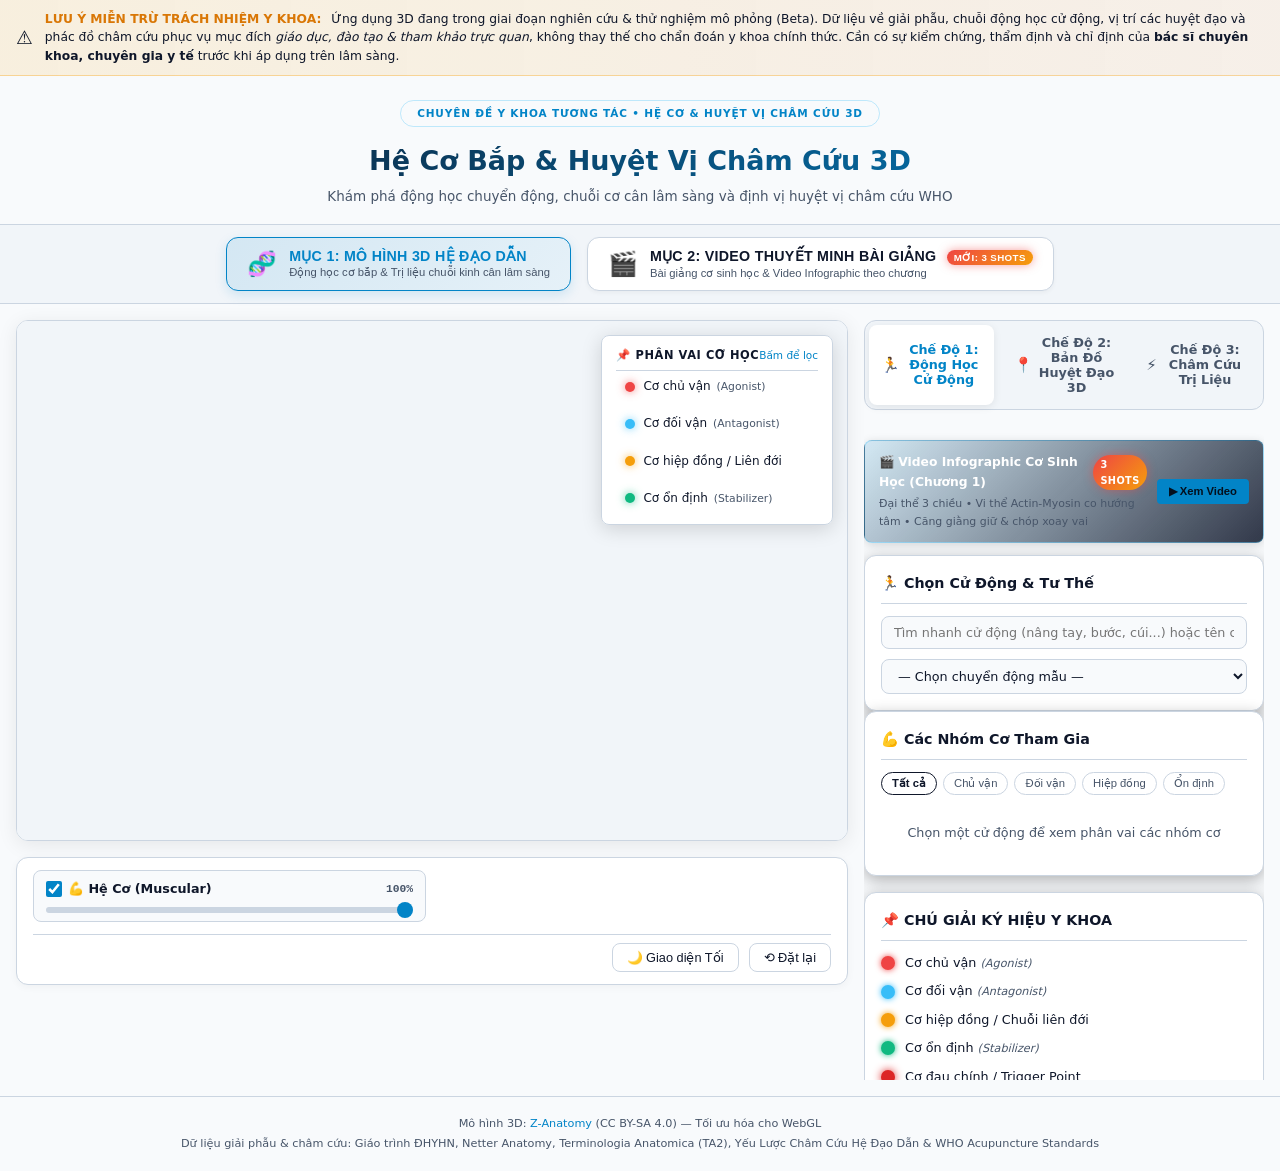
==== 03-Interactive-Web/muscle-movement-3d/index.html @ 57016a88 "feat(web3d): implement 3 distinct visualization modes, floating legend, 80-acupoint map and medical " ====
<!DOCTYPE html>
<html lang="vi">
<head>
  <meta charset="UTF-8">
  <meta name="viewport" content="width=device-width, initial-scale=1.0">
  <title>Hệ Cơ & Thần Kinh 3D — Châm Cứu & Động Học</title>
  <link rel="stylesheet" href="assets/css/theme.css?v=8.0">
  <link rel="icon" href="data:,">

  <!-- Three.js via ES Module importmap (Local Bundle 100% Offline & Tốc độ cao) -->
  <script type="importmap">
  {
    "imports": {
      "three": "./assets/libs/three/build/three.module.js",
      "three/addons/": "./assets/libs/three/examples/jsm/",
      "fflate": "./assets/libs/three/examples/jsm/libs/fflate.module.js"
    }
  }
  </script>
</head>
<body>
  <!-- ===================== MEDICAL DISCLAIMER BANNER ===================== -->
  <aside class="medical-disclaimer-banner" role="alert" aria-label="Cảnh báo y khoa">
    <div class="disclaimer-inner">
      <span class="disclaimer-icon">⚠️</span>
      <div class="disclaimer-text">
        <strong class="disclaimer-title">LƯU Ý MIỄN TRỪ TRÁCH NHIỆM Y KHOA:</strong>
        Ứng dụng 3D đang trong giai đoạn nghiên cứu & thử nghiệm mô phỏng (Beta). Dữ liệu về giải phẫu, chuỗi động học cử động, vị trí các huyệt đạo và phác đồ châm cứu phục vụ mục đích <em>giáo dục, đào tạo & tham khảo trực quan</em>, không thay thế cho chẩn đoán y khoa chính thức. Cần có sự kiểm chứng, thẩm định và chỉ định của <strong>bác sĩ chuyên khoa, chuyên gia y tế</strong> trước khi áp dụng trên lâm sàng.
      </div>
    </div>
  </aside>

  <!-- ===================== HEADER ===================== -->
  <header class="app-header">
    <div class="badge">CHUYÊN ĐỀ Y KHOA TƯƠNG TÁC • HỆ CƠ & HUYỆT VỊ CHÂM CỨU 3D</div>
    <h1>Hệ Cơ Bắp & Huyệt Vị Châm Cứu 3D</h1>
    <p class="subtitle">Khám phá động học chuyển động, chuỗi cơ cân lâm sàng và định vị huyệt vị châm cứu WHO</p>
  </header>

  <!-- ===================== TOP NAVIGATION MENU (MỤC 1 & MỤC 2) ===================== -->
  <nav class="top-nav-bar" id="top-nav-bar">
    <button class="nav-tab-btn active" id="nav-btn-3d" data-section="section-3d-model">
      <span class="nav-tab-icon">🧬</span>
      <div class="nav-tab-text">
        <span class="nav-tab-title">MỤC 1: MÔ HÌNH 3D HỆ ĐẠO DẪN</span>
        <span class="nav-tab-subtitle">Động học cơ bắp & Trị liệu chuỗi kinh cân lâm sàng</span>
      </div>
    </button>
    <button class="nav-tab-btn" id="nav-btn-video" data-section="section-video-lectures">
      <span class="nav-tab-icon">🎬</span>
      <div class="nav-tab-text">
        <span class="nav-tab-title">MỤC 2: VIDEO THUYẾT MINH BÀI GIẢNG <span class="nav-new-badge">Mới: 3 Shots</span></span>
        <span class="nav-tab-subtitle">Bài giảng cơ sinh học & Video Infographic theo chương</span>
      </div>
    </button>
  </nav>

  <!-- ===================== SECTION 1: MÔ HÌNH 3D HỆ ĐẠO DẪN ===================== -->
  <main class="app-layout" id="section-3d-model">

    <!-- LEFT: 3D Viewport -->
    <section class="viewport-column">
      <!-- 3D Canvas Container -->
      <div class="viewport-card">
        <div id="three-container" class="three-container">
          <!-- Three.js canvas will be injected here -->
          <div id="loading-overlay" class="loading-overlay">
            <div class="spinner"></div>
            <p>Đang tải mô hình hệ cơ 3D...</p>
          </div>
          <!-- Hover tooltip -->
          <div id="hover-tooltip" class="hover-tooltip" style="display:none;"></div>

          <!-- Floating Viewport Legend Card (Chế độ 1: Động Học Cử Động) -->
          <div id="viewport-legend-card" class="viewport-legend-card">
            <div class="viewport-legend-header">
              <span class="viewport-legend-title">📌 PHÂN VAI CƠ HỌC</span>
              <span class="viewport-legend-hint">Bấm để lọc</span>
            </div>
            <div class="viewport-legend-list">
              <div class="viewport-legend-item" data-role="agonist" title="Nhấp để lọc cơ chủ vận (nhấp lại để chọn tất cả)">
                <span class="viewport-legend-dot dot-agonist"></span>
                <span class="viewport-legend-name">Cơ chủ vận <em>(Agonist)</em></span>
              </div>
              <div class="viewport-legend-item" data-role="antagonist" title="Nhấp để lọc cơ đối vận (nhấp lại để chọn tất cả)">
                <span class="viewport-legend-dot dot-antagonist"></span>
                <span class="viewport-legend-name">Cơ đối vận <em>(Antagonist)</em></span>
              </div>
              <div class="viewport-legend-item" data-role="synergist" title="Nhấp để lọc cơ hiệp đồng (nhấp lại để chọn tất cả)">
                <span class="viewport-legend-dot dot-synergist"></span>
                <span class="viewport-legend-name">Cơ hiệp đồng / Liên đới</span>
              </div>
              <div class="viewport-legend-item" data-role="stabilizer" title="Nhấp để lọc cơ ổn định (nhấp lại để chọn tất cả)">
                <span class="viewport-legend-dot dot-stabilizer"></span>
                <span class="viewport-legend-name">Cơ ổn định <em>(Stabilizer)</em></span>
              </div>
            </div>
          </div>
        </div>
      </div>

      <!-- Control Bar -->
      <div class="control-bar">
        <div class="layers-control-grid">
          <!-- 1. Hệ Cơ -->
          <div class="layer-control-card" id="card-control-muscle">
            <div class="layer-header">
              <label class="toggle-label">
                <input type="checkbox" id="toggle-muscles" checked>
                <span class="layer-title">💪 Hệ Cơ (Muscular)</span>
              </label>
              <span id="val-muscle-opacity" class="slider-num">100%</span>
            </div>
            <div class="slider-wrapper">
              <input type="range" id="slider-muscle-opacity" min="5" max="100" value="100" class="slider" title="Điều chỉnh độ đậm/nhạt của Hệ Cơ (100% = Đục hoàn toàn)">
            </div>
          </div>

          <!-- 2. Hệ Thần Kinh -->
          <div class="layer-control-card" id="card-control-nervous">
            <div class="layer-header">
              <label class="toggle-label">
                <input type="checkbox" id="toggle-nervous">
                <span class="layer-title">🧠 Hệ Thần Kinh (Nervous)</span>
              </label>
              <span id="val-nervous-opacity" class="slider-num">90%</span>
            </div>
            <div class="slider-wrapper">
              <input type="range" id="slider-nervous-opacity" min="5" max="100" value="90" class="slider" title="Điều chỉnh độ mờ của Hệ Thần Kinh">
            </div>
          </div>
        </div>

        <div class="control-actions">
          <button id="btn-toggle-theme" class="btn btn-secondary" title="Chuyển chế độ Sáng / Tối">🌙 Giao diện Tối</button>
          <button id="btn-reset-view" class="btn btn-secondary" title="Đặt lại góc nhìn và thông số">⟲ Đặt lại</button>
        </div>
      </div>
    </section>

    <!-- RIGHT: Info Panels -->
    <aside class="info-column">

      <!-- MODE TABS (3 CHẾ ĐỘ) -->
      <div class="mode-tabs">
        <button id="tab-mode-kinematics" class="mode-tab active" data-mode="kinematics" title="Khảo sát cử động đại thể và phân vai cơ học (Ẩn hệ thần kinh)">
          <span class="tab-icon">🏃</span> Chế Độ 1: Động Học Cử Động
        </button>
        <button id="tab-mode-acupoints" class="mode-tab" data-mode="acupoints" title="Bản đồ 80 huyệt đạo toàn thân WHO kết hợp Hệ Cơ & Hệ Thần Kinh">
          <span class="tab-icon">📍</span> Chế Độ 2: Bản Đồ Huyệt Đạo 3D
        </button>
        <button id="tab-mode-therapy" class="mode-tab" data-mode="therapy" title="Phân tích hội chứng đau cơ, chuỗi cơ cân & châm cứu trị liệu">
          <span class="tab-icon">⚡</span> Chế Độ 3: Châm Cứu Trị Liệu
        </button>
      </div>

      <!-- ==================== CHẾ ĐỘ 1: ĐỘNG HỌC CỬ ĐỘNG ==================== -->
      <div id="mode-1-container">
        <!-- Quick Infographic Video Shortcut -->
        <div class="quick-infographic-card" id="btn-quick-infographic" title="Nhấn để mở ngay Video Infographic phân tích cơ sinh học Chương 1">
          <div class="quick-infographic-content">
            <div class="quick-infographic-title">🎬 Video Infographic Cơ Sinh Học (Chương 1) <span class="nav-new-badge">3 Shots</span></div>
            <div class="quick-infographic-desc">Đại thể 3 chiều • Vi thể Actin-Myosin co hướng tâm • Căng giằng giữ & chóp xoay vai</div>
          </div>
          <button class="quick-infographic-btn" type="button">▶ Xem Video</button>
        </div>

        <!-- Movement Selector Card -->
        <div class="card" id="movement-card">
          <h2 class="card-title">🏃 Chọn Cử Động & Tư Thế</h2>
          <div class="search-box">
            <input type="text" id="search-input" placeholder="Tìm nhanh cử động (nâng tay, bước, cúi...) hoặc tên cơ..." class="search-input">
          </div>
          <select id="movement-select" class="select-input">
            <option value="">— Chọn chuyển động mẫu —</option>
          </select>
          <!-- Movement description -->
          <div id="movement-info" class="movement-info" style="display:none;">
            <p id="movement-desc" class="movement-desc"></p>
            <div class="movement-meta">
              <span id="movement-plane" class="meta-tag"></span>
              <span id="movement-rom" class="meta-tag"></span>
            </div>
            <!-- Phase breakdown -->
            <div id="movement-phases" class="phases-container"></div>
          </div>
        </div>

        <!-- Active Muscles List -->
        <div class="card" id="muscles-card">
          <h2 class="card-title">💪 Các Nhóm Cơ Tham Gia</h2>
          <div class="role-filter">
            <button class="filter-btn active" data-role="all">Tất cả</button>
            <button class="filter-btn" data-role="agonist" style="--btn-color: var(--red);">Chủ vận</button>
            <button class="filter-btn" data-role="antagonist" style="--btn-color: var(--cyan);">Đối vận</button>
            <button class="filter-btn" data-role="synergist" style="--btn-color: var(--amber);">Hiệp đồng</button>
            <button class="filter-btn" data-role="stabilizer" style="--btn-color: var(--green);">Ổn định</button>
          </div>
          <ul id="muscle-list" class="muscle-list">
            <li class="muscle-placeholder">Chọn một cử động để xem phân vai các nhóm cơ</li>
          </ul>
        </div>
      </div>

      <!-- ==================== CHẾ ĐỘ 2: BẢN ĐỒ HUYỆT ĐẠO 3D ==================== -->
      <div id="mode-2-container" style="display:none;">
        <div class="card" id="acupoint-map-card">
          <div class="card-header-with-badge">
            <h2 class="card-title">📍 Bản Đồ 80 Huyệt Đạo Toàn Thân</h2>
            <span class="badge-mini" id="acupoint-total-badge">80 Huyệt</span>
          </div>
          <p class="card-desc-sub">Mô hình tích hợp Hệ Cơ + Hệ Thần Kinh + Vị trí các huyệt theo YHCT & chuẩn WHO</p>

          <!-- Search Input -->
          <div class="search-box">
            <input type="text" id="search-acupoint-input" placeholder="🔍 Tìm huyệt (Hợp Cốc, Túc Tam Lý, LI-4, đau đầu...)" class="search-input">
          </div>

          <!-- Region Filter Bar -->
          <div class="region-filter-bar" id="acupoint-region-filters">
            <button class="region-pill active" data-region="all">Tất cả (80)</button>
            <button class="region-pill" data-region="head_neck">Đầu - Mặt - Cổ (20)</button>
            <button class="region-pill" data-region="lower_limb">Chi Dưới (20)</button>
            <button class="region-pill" data-region="upper_limb">Chi Trên (13)</button>
            <button class="region-pill" data-region="chest_abdomen">Ngực - Bụng (6)</button>
            <button class="region-pill" data-region="back_lumbar">Lưng - Cùng (21)</button>
          </div>

          <!-- Status / Active Count -->
          <div class="acupoints-count-status">
            <span>Hiển thị trên 3D: <strong id="lbl-active-acupoint-count">80</strong> huyệt vị</span>
          </div>

          <!-- Interactive Acupoint List -->
          <div class="acupoints-scroll-list" id="acupoint-map-list">
            <!-- Populated dynamically by UIView.js -->
          </div>
        </div>

        <!-- Selected Acupoint Detail Card (Chế độ 2) -->
        <div class="card" id="map-acupoint-detail-card" style="display:none;">
          <div class="card-header">
            <div>
              <span class="detail-badge-code" id="map-detail-code">GB-21</span>
              <h2 class="card-title inline-title" id="map-detail-name">Kiên Tỉnh</h2>
              <span class="detail-han" id="map-detail-han">肩井</span>
            </div>
            <button id="btn-close-map-detail" class="btn-icon" title="Đóng">✕</button>
          </div>
          <p class="detail-meridian" id="map-detail-meridian">Kinh Túc Thiếu Dương Đởm</p>

          <div class="detail-grid">
            <div class="detail-row">
              <strong>📍 Định vị giải phẫu:</strong>
              <span id="map-detail-location"></span>
            </div>
            <div class="detail-row">
              <strong>📐 Độ sâu & Hướng kim:</strong>
              <span id="map-detail-depth"></span>
            </div>
            <div class="detail-row">
              <strong>⚡ Cảm giác Đắc Khí:</strong>
              <span id="map-detail-deqi"></span>
            </div>
            <div class="detail-row">
              <strong>🩺 Tác dụng & Chỉ định:</strong>
              <span id="map-detail-indications"></span>
            </div>
          </div>
          <div id="map-detail-safety" class="safety-alert"></div>
        </div>
      </div>

      <!-- ==================== CHẾ ĐỘ 3: CHÂM CỨU TRỊ LIỆU & CHUỖI KINH CÂN ==================== -->
      <div id="mode-3-container" style="display:none;">
        <div class="card" id="acupuncture-card">
          <h2 class="card-title">⚡ Chọn Vùng Đau & Hội Chứng Cân Cơ</h2>
          <select id="chain-select" class="select-input">
            <option value="">— Chọn bệnh lý cân cơ / điểm đau —</option>
          </select>

          <!-- Chain Information -->
          <div id="chain-info" class="chain-info-box" style="display:none;">
            <div class="chain-field">
              <div class="chain-field-title">🔗 Chuỗi Cơ Cân Giải Phẫu & Kinh Cân YHCT:</div>
              <p id="chain-myofascial" style="font-weight: 600; color: var(--text);"></p>
              <p id="chain-meridian" style="color: var(--muted); font-size: 0.8rem;"></p>
            </div>
            <div class="chain-field">
              <div class="chain-field-title">⚙️ Cơ Chế Cơ Sinh Học & Điểm Cân Kết:</div>
              <p id="chain-biomechanics" style="line-height: 1.5; color: var(--text);"></p>
            </div>
            <div class="chain-field">
              <div class="chain-field-title">🩺 Phác Đồ Thủ Pháp Đạo Dẫn:</div>
              <p id="chain-protocol" style="line-height: 1.5; color: var(--cyan); font-weight: 500;"></p>
            </div>
          </div>

          <!-- Acupoints Interactive List -->
          <div id="chain-acupoint-section" class="acupoint-section" style="display:none;">
            <h3 class="section-title">🔴 Các Huyệt Vị Đặc Trị (Nhấp để tiêu điểm trên 3D)</h3>
            <div id="chain-acupoints-list" class="acupoint-interactive-list"></div>
          </div>
        </div>

        <!-- Acupoint Detail Card (Chế độ 3) -->
        <div class="card" id="acupoint-detail-card" style="display:none;">
          <div class="card-header">
            <h2 class="card-title" id="acupoint-detail-title">—</h2>
          </div>
          <div class="detail-grid">
            <div class="detail-row">
              <strong>📍 Định vị giải phẫu:</strong>
              <span id="acupoint-detail-loc"></span>
            </div>
            <div class="detail-row">
              <strong>📐 Độ sâu & Hướng kim:</strong>
              <span id="acupoint-detail-depth"></span>
            </div>
            <div class="detail-row">
              <strong>⚡ Cảm giác Đắc Khí:</strong>
              <span id="acupoint-detail-deqi"></span>
            </div>
          </div>
          <div id="acupoint-detail-safety" class="safety-alert"></div>
        </div>
      </div>

      <!-- ==================== CHÚ GIẢI KÝ HIỆU (LEGEND) ==================== -->
      <div class="card" id="legend-card">
        <h2 class="card-title">📌 CHÚ GIẢI KÝ HIỆU Y KHOA</h2>
        <div class="legend-grid">
          <!-- Chế độ 1 -->
          <div class="legend-item">
            <span class="legend-dot" style="background: #ef4444; box-shadow: 0 0 6px #ef4444;"></span>
            <span>Cơ chủ vận <em>(Agonist)</em></span>
          </div>
          <div class="legend-item">
            <span class="legend-dot" style="background: #38bdf8; box-shadow: 0 0 6px #38bdf8;"></span>
            <span>Cơ đối vận <em>(Antagonist)</em></span>
          </div>
          <div class="legend-item">
            <span class="legend-dot" style="background: #f59e0b; box-shadow: 0 0 6px #f59e0b;"></span>
            <span>Cơ hiệp đồng / Chuỗi liên đới</span>
          </div>
          <div class="legend-item">
            <span class="legend-dot" style="background: #10b981; box-shadow: 0 0 6px #10b981;"></span>
            <span>Cơ ổn định <em>(Stabilizer)</em></span>
          </div>
          <!-- Chế độ 2 & Lớp chung -->
          <div class="legend-item">
            <span class="legend-dot" style="background: #dc2626; box-shadow: 0 0 8px #dc2626;"></span>
            <span>Cơ đau chính / Trigger Point</span>
          </div>
          <div class="legend-item">
            <span class="legend-dot" style="background: #ec4899; box-shadow: 0 0 8px #ec4899;"></span>
            <span>Hệ thần kinh <em>(Hồng y khoa)</em></span>
          </div>
          <div class="legend-item">
            <span class="legend-dot" style="background: #facc15; box-shadow: 0 0 8px #facc15;"></span>
            <span>Điểm huyệt 3D (Vàng phát sáng)</span>
          </div>
          <div class="legend-item">
            <span class="legend-dot" style="background: #94a3b8; border: 1px solid #cbd5e1;"></span>
            <span>Cơ không hoạt động <em>(Xám Đục)</em></span>
          </div>
        </div>
      </div>

      <!-- Muscle Detail Panel (shown when clicking a muscle) -->
      <div class="card" id="muscle-detail-card" style="display:none;">
        <div class="card-header">
          <h2 class="card-title" id="detail-muscle-name">—</h2>
          <button id="btn-close-detail" class="btn-icon" title="Đóng">✕</button>
        </div>
        <p id="detail-muscle-latin" class="detail-latin"></p>
        <div class="detail-grid">
          <div class="detail-row">
            <strong>📍 Nguyên ủy:</strong>
            <span id="detail-origin"></span>
          </div>
          <div class="detail-row">
            <strong>📍 Bám tận:</strong>
            <span id="detail-insertion"></span>
          </div>
          <div class="detail-row">
            <strong>⚡ Tác dụng:</strong>
            <span id="detail-action"></span>
          </div>
          <div class="detail-row">
            <strong>🔌 Thần kinh:</strong>
            <span id="detail-innervation"></span>
          </div>
          <div class="detail-row">
            <strong>🩸 Mạch máu:</strong>
            <span id="detail-blood"></span>
          </div>
        </div>
        <!-- Related Acupoints -->
        <div class="acupoint-section">
          <h3 class="section-title">🔴 Huyệt Vị Liên Quan (WHO)</h3>
          <ul id="detail-acupoints" class="acupoint-list"></ul>
        </div>
      </div>

    </aside>
  </main>

  <!-- ===================== SECTION 2: VIDEO THUYẾT MINH BÀI GIẢNG ===================== -->
  <main class="video-lectures-layout" id="section-video-lectures" style="display: none;">
    <!-- LEFT: Video Player Column -->
    <section class="video-player-column">
      <div class="video-player-card">
        <!-- Active Chapter Title Header -->
        <div class="video-header-bar">
          <div class="video-chapter-badge" id="video-active-badge">CHƯƠNG 01 • BÀI GIẢNG CƠ SINH HỌC & ĐẠO DẪN</div>
          <h2 class="video-active-title" id="video-active-title">Chuỗi Động Học & Tương Tác Cơ Chủ Vận — Đối Vận</h2>
          <div class="video-active-meta">
            <span>⏱️ Tổng thời lượng: <strong id="video-active-duration">04:30</strong></span>
            <span>🎓 Giảng viên: <strong>Hệ Thống Yếu Lược Châm Cứu Hệ Đạo Dẫn</strong></span>
            <span>📍 Tình trạng: <span class="badge-status-tag" id="video-active-status">Đã có 3 Video Shots Infographic</span></span>
          </div>
        </div>

        <!-- Video Shots Selection Bar (Xuất hiện khi bài giảng có nhiều shots) -->
        <div class="video-shots-bar" id="video-shots-bar" style="display: none;">
          <div class="video-shots-bar-header">
            <span class="video-shots-bar-tag">🎬 PHÂN ĐOẠN VIDEO INFOGRAPHIC (4K/HD)</span>
            <span class="video-shot-active-label" id="video-shot-active-label">Đang phát: Shot 01 (01:10)</span>
          </div>
          <div class="video-shots-buttons-row" id="video-shots-buttons-row">
            <!-- Dynamic shot buttons injected by UIView.js -->
          </div>
        </div>

        <!-- 16:9 Video Canvas / Player Area -->
        <div class="video-screen-container" id="video-screen-container">
          <!-- Video Element (Trình phát HTML5 chính thức) -->
          <video id="html5-video-player" class="native-video-player" playsinline controls preload="metadata" style="display: none; width: 100%; height: 100%; border-radius: var(--radius); background: #000;"></video>

          <!-- Interactive Video Placeholder Graphic (Hiển thị khi bài giảng chưa có video) -->
          <div class="video-placeholder-screen" id="video-placeholder-screen">
            <div class="video-medical-grid-overlay"></div>
            <div class="video-placeholder-content">
              <div class="video-play-btn-large" id="btn-play-placeholder" title="Nhấn để mô phỏng phát bài giảng hoặc duyệt kịch bản phân cảnh">
                <svg viewBox="0 0 24 24" width="38" height="38" fill="currentColor">
                  <path d="M8 5v14l11-7z"/>
                </svg>
              </div>
              <div class="video-placeholder-tag">KHUNG PHÁT VIDEO CHUYÊN ĐỀ Y KHOA • 4K UHD</div>
              <h3 class="video-placeholder-heading" id="placeholder-heading">Chuỗi Động Học & Tương Tác Cơ Chủ Vận — Đối Vận</h3>
              <p class="video-placeholder-sub" id="placeholder-sub">Mô hình diễn họa 3D Unreal Engine 5 kết hợp Google Flow & Veo • Thuyết minh 100% Tiếng Việt</p>
              <div class="video-badges-row">
                <span class="vbadge">🎙️ Voice-over Y Khoa Chuẩn</span>
                <span class="vbadge">📐 Hệ Micro-Shots (a, b, c)</span>
                <span class="vbadge">🔬 Vi thể Actin - Myosin 3D</span>
              </div>
            </div>

            <!-- Video Player Controls Preview Bar -->
            <div class="video-controls-bar">
              <button class="ctrl-btn" id="ctrl-play-pause" title="Phát/Tạm dừng">▶</button>
              <div class="ctrl-timeline-wrapper">
                <div class="ctrl-timeline-bar">
                  <div class="ctrl-timeline-progress" id="ctrl-timeline-progress" style="width: 32%;"></div>
                </div>
              </div>
              <span class="ctrl-time-text" id="ctrl-time-display">04:15 / 12:45</span>
              <div class="ctrl-speed-selector">
                <span class="speed-btn active">1.0x</span>
              </div>
              <button class="ctrl-btn" title="Âm lượng">🔊</button>
              <button class="ctrl-btn" title="Toàn màn hình">⛶</button>
            </div>
          </div>
        </div>

        <!-- Video Player Sub-toolbar (Shot navigation & Auto-next) -->
        <div class="video-player-toolbar" id="video-player-toolbar" style="display: none;">
          <div class="vtoolbar-left">
            <button class="vtool-btn" id="btn-prev-shot" title="Chuyển về Shot trước">⏮ Shot Trước</button>
            <button class="vtool-btn" id="btn-next-shot" title="Chuyển sang Shot kế tiếp">Shot Sau ⏭</button>
            <label class="vtool-checkbox-label">
              <input type="checkbox" id="chk-auto-next" checked>
              <span>Tự động phát Shot kế tiếp</span>
            </label>
          </div>
          <div class="vtoolbar-right">
            <span class="vtoolbar-shot-info" id="vtoolbar-shot-info">Shot 1 / 3</span>
          </div>
        </div>

        <!-- Video Lecture Tabs: Summary, Micro-Shots, Transcript -->
        <div class="video-tabs-card">
          <div class="video-tab-nav">
            <button class="vtab-btn active" data-vtab="tab-vsummary">📝 Tóm Tắt Bài Giảng</button>
            <button class="vtab-btn" data-vtab="tab-vshots">⏱️ Phân Đoạn Micro-Shots</button>
            <button class="vtab-btn" data-vtab="tab-vtranscript">📜 Kịch Bản Thuyết Minh</button>
          </div>

          <!-- Content Tab 1: Summary -->
          <div class="vtab-content active" id="tab-vsummary">
            <div class="vtab-text-block">
              <h4 class="vtab-subheading">💡 Nội dung cốt lõi:</h4>
              <p id="vtab-summary-text" class="vtab-body-text"></p>
              <div class="vtab-callout-box">
                <strong>📌 Chỉ định lâm sàng & Ứng dụng:</strong>
                <p id="vtab-clinical-note">Hiểu rõ cơ chế co cơ giúp tối ưu hóa góc châm, độ sâu và kỹ thuật đắc khí nhằm hóa giải vòng xoắn co cứng cơ mạn tính.</p>
              </div>
            </div>
          </div>

          <!-- Content Tab 2: Micro-Shots -->
          <div class="vtab-content" id="tab-vshots" style="display: none;">
            <div class="vtab-shots-list" id="vtab-shots-list">
              <!-- Rendered dynamically from lectures.json -->
            </div>
          </div>

          <!-- Content Tab 3: Transcript -->
          <div class="vtab-content" id="tab-vtranscript" style="display: none;">
            <div class="vtab-transcript-container">
              <div class="vtab-transcript-header">
                <span>🎙️ Giọng đọc thuyết minh: Nam y khoa • Điềm tĩnh • Tốc độ chuẩn sư phạm</span>
              </div>
              <blockquote id="vtab-transcript-text" class="vtab-transcript-quote"></blockquote>
            </div>
          </div>
        </div>
      </div>
    </section>

    <!-- RIGHT: Chapter Playlist Sidebar Column -->
    <aside class="video-playlist-column">
      <div class="playlist-card">
        <div class="playlist-header">
          <div class="playlist-title-row">
            <span class="playlist-icon">📚</span>
            <h3>DANH MỤC BÀI GIẢNG THEO CHƯƠNG</h3>
          </div>
          <p class="playlist-desc">Chọn bài giảng để mở video thuyết minh và kịch bản phân đoạn tương ứng</p>
          <div class="playlist-search-box">
            <input type="text" id="playlist-search-input" placeholder="🔍 Tìm kiếm chương hoặc chủ đề..." class="playlist-search-input">
          </div>
        </div>

        <div class="playlist-items-list" id="playlist-items-list">
          <!-- Dynamically populated from lectures.json -->
        </div>

        <!-- Video Integration Helper Notice -->
        <div class="playlist-footer-notice">
          <span class="notice-icon">💡</span>
          <p>Hệ thống hỗ trợ nạp video MP4, WebM trực tiếp hoặc liên kết bài giảng chất lượng cao. Các file video tương ứng theo chương có thể đặt trực tiếp tại thư mục <code>assets/videos/</code>.</p>
        </div>
      </div>
    </aside>
  </main>

  <!-- Footer -->
  <footer class="app-footer">
    <p>Mô hình 3D: <a href="https://z-anatomy.com" target="_blank">Z-Anatomy</a> (CC BY-SA 4.0) — Tối ưu hóa cho WebGL</p>
    <p>Dữ liệu giải phẫu & châm cứu: Giáo trình ĐHYHN, Netter Anatomy, Terminologia Anatomica (TA2), Yếu Lược Châm Cứu Hệ Đạo Dẫn & WHO Acupuncture Standards</p>
  </footer>

  <!-- App Entry Point (v8.0 cache bust) -->
  <script type="module" src="app.js?v=8.0"></script>
</body>
</html>
---- 03-Interactive-Web/muscle-movement-3d/assets/css/theme.css ----
/* ================================================================
   THEME.CSS — Design System cho Ứng Dụng 3D Cơ Xương Khớp
   Kế thừa từ Dark Slate Studio y khoa (AGENTS.md)
   ================================================================ */

/* === CSS Custom Properties — Mặc định Chế độ Sáng (Light Mode Y Khoa) === */
:root {
  --bg: #f8fafc;
  --bg-deep: #f1f5f9;
  --card: #ffffff;
  --card-hover: #f8fafc;
  --border: #cbd5e1;
  --text: #0f172a;
  --muted: #475569;
  --cyan: #0284c7;
  --amber: #d97706;
  --red: #dc2626;
  --green: #16a34a;
  --purple: #7c3aed;

  /* Semantic colors for muscle roles */
  --role-agonist: var(--red);
  --role-antagonist: var(--cyan);
  --role-synergist: var(--amber);
  --role-stabilizer: var(--green);

  /* Typography */
  --font-main: 'Segoe UI', system-ui, -apple-system, sans-serif;
  --font-mono: 'Cascadia Code', 'Fira Code', monospace;

  /* Spacing */
  --gap: 16px;
  --radius: 12px;
  --radius-sm: 8px;
}

/* === Chế độ Tối (Dark Slate Studio Y Khoa) === */
body.dark-theme {
  --bg: #0f172a;
  --bg-deep: #090d16;
  --card: #1e293b;
  --card-hover: #253349;
  --border: #334155;
  --text: #f8fafc;
  --muted: #94a3b8;
  --cyan: #38bdf8;
  --amber: #f59e0b;
  --red: #ef4444;
  --green: #10b981;
  --purple: #a78bfa;
}

/* === Global Reset === */
*, *::before, *::after {
  box-sizing: border-box;
  margin: 0;
  padding: 0;
}

html {
  font-size: 15px;
  scroll-behavior: smooth;
}

body {
  font-family: var(--font-main);
  background: var(--bg);
  color: var(--text);
  min-height: 100vh;
  line-height: 1.6;
}

a {
  color: var(--cyan);
  text-decoration: none;
}
a:hover {
  text-decoration: underline;
}

/* === HEADER === */
.app-header {
  text-align: center;
  padding: 24px var(--gap) 16px;
  border-bottom: 1px solid var(--border);
}

.badge {
  display: inline-block;
  font-size: 0.7rem;
  font-weight: 600;
  letter-spacing: 0.08em;
  text-transform: uppercase;
  color: var(--cyan);
  border: 1px solid rgba(56, 189, 248, 0.3);
  border-radius: 9999px;
  padding: 4px 16px;
  margin-bottom: 12px;
}

.app-header h1 {
  font-size: 1.8rem;
  font-weight: 700;
  background: linear-gradient(135deg, var(--text), var(--cyan));
  -webkit-background-clip: text;
  -webkit-text-fill-color: transparent;
  background-clip: text;
}

.subtitle {
  color: var(--muted);
  font-size: 0.9rem;
  margin-top: 4px;
}

/* === MAIN LAYOUT — 2 Column Grid === */
.app-layout {
  display: grid;
  grid-template-columns: 1fr 400px;
  gap: var(--gap);
  padding: var(--gap);
  max-width: 1600px;
  margin: 0 auto;
  min-height: calc(100vh - 200px);
}

.viewport-column {
  display: flex;
  flex-direction: column;
  gap: var(--gap);
}

.info-column {
  display: flex;
  flex-direction: column;
  gap: var(--gap);
  max-height: calc(100vh - 140px);
  overflow-y: auto;
  scrollbar-width: thin;
  scrollbar-color: var(--border) transparent;
}

/* === VIEWPORT CARD === */
.viewport-card {
  border-radius: var(--radius);
  border: 1px solid var(--border);
  overflow: hidden;
  box-shadow: 0 4px 20px rgba(0,0,0,0.08);
}
body.dark-theme .viewport-card {
  box-shadow: 0 10px 30px rgba(0,0,0,0.5);
}

.three-container {
  position: relative;
  width: 100%;
  aspect-ratio: 16 / 10;
  background: var(--bg-deep);
  cursor: grab;
}
.three-container:active {
  cursor: grabbing;
}

.three-container canvas {
  display: block;
  width: 100% !important;
  height: 100% !important;
}

/* Loading Overlay */
.loading-overlay {
  position: absolute;
  inset: 0;
  display: flex;
  flex-direction: column;
  align-items: center;
  justify-content: center;
  background: rgba(241, 245, 249, 0.92);
  z-index: 10;
}
body.dark-theme .loading-overlay {
  background: rgba(9, 13, 22, 0.9);
}

.spinner {
  width: 48px;
  height: 48px;
  border: 4px solid var(--border);
  border-top-color: var(--cyan);
  border-radius: 50%;
  animation: spin 1s linear infinite;
}

@keyframes spin {
  to { transform: rotate(360deg); }
}

.loading-overlay p {
  margin-top: 12px;
  color: var(--muted);
  font-size: 0.9rem;
}

/* Hover Tooltip */
.hover-tooltip {
  position: absolute;
  pointer-events: none;
  background: var(--card);
  border: 1px solid var(--cyan);
  border-radius: var(--radius-sm);
  padding: 6px 12px;
  font-size: 0.8rem;
  color: var(--text);
  white-space: nowrap;
  z-index: 20;
  box-shadow: 0 4px 12px rgba(0,0,0,0.12);
  transform: translate(-50%, -120%);
}
body.dark-theme .hover-tooltip {
  box-shadow: 0 4px 12px rgba(0,0,0,0.5);
}

/* === CONTROL BAR === */
.control-bar {
  display: flex;
  flex-direction: column;
  gap: 12px;
  padding: 12px 16px;
  background: var(--card);
  border-radius: var(--radius);
  border: 1px solid var(--border);
  box-shadow: 0 2px 8px rgba(0,0,0,0.04);
}
body.dark-theme .control-bar {
  box-shadow: 0 4px 16px rgba(0,0,0,0.3);
}

.layers-control-grid {
  display: grid;
  grid-template-columns: repeat(4, 1fr);
  gap: 12px;
  width: 100%;
}

@media (max-width: 900px) {
  .layers-control-grid {
    grid-template-columns: repeat(2, 1fr);
  }
}

@media (max-width: 500px) {
  .layers-control-grid {
    grid-template-columns: 1fr;
  }
}

.layer-control-card {
  display: flex;
  flex-direction: column;
  gap: 8px;
  padding: 8px 12px;
  border-radius: var(--radius-sm);
  background: var(--bg);
  border: 1px solid var(--border);
  transition: all 0.2s ease;
}
.layer-control-card:hover {
  border-color: var(--cyan);
}

.layer-header {
  display: flex;
  justify-content: space-between;
  align-items: center;
}

.toggle-label {
  display: flex;
  align-items: center;
  gap: 6px;
  font-size: 0.85rem;
  font-weight: 600;
  cursor: pointer;
  user-select: none;
}

.toggle-label input[type="checkbox"] {
  accent-color: var(--cyan);
  width: 16px;
  height: 16px;
  cursor: pointer;
}

.layer-title {
  color: var(--text);
  font-size: 0.85rem;
}

.slider-wrapper {
  display: flex;
  align-items: center;
  width: 100%;
}

.slider-wrapper .slider {
  width: 100%;
}

.slider-num {
  font-size: 0.75rem;
  font-family: var(--font-mono);
  color: var(--muted);
  font-weight: 600;
}

.control-actions {
  display: flex;
  justify-content: flex-end;
  align-items: center;
  gap: 10px;
  padding-top: 8px;
  border-top: 1px solid var(--border);
}

.slider-label {
  font-size: 0.8rem;
  color: var(--muted);
  white-space: nowrap;
}

.slider {
  -webkit-appearance: none;
  appearance: none;
  width: 120px;
  height: 6px;
  background: var(--border);
  border-radius: 3px;
  outline: none;
}
.slider::-webkit-slider-thumb {
  -webkit-appearance: none;
  width: 16px;
  height: 16px;
  border-radius: 50%;
  background: var(--cyan);
  cursor: pointer;
}

#opacity-value {
  font-size: 0.8rem;
  color: var(--muted);
  min-width: 30px;
}

/* === BUTTONS === */
.btn {
  padding: 6px 14px;
  border-radius: var(--radius-sm);
  border: 1px solid var(--border);
  background: var(--card);
  color: var(--text);
  font-size: 0.85rem;
  cursor: pointer;
  transition: all 0.2s;
}
.btn:hover {
  background: var(--card-hover);
  border-color: var(--cyan);
}

.btn-icon {
  background: none;
  border: none;
  color: var(--muted);
  font-size: 1.1rem;
  cursor: pointer;
  padding: 4px;
  border-radius: 4px;
}
.btn-icon:hover {
  color: var(--text);
  background: rgba(255,255,255,0.05);
}

/* === CARD SYSTEM === */
.card {
  background: var(--card);
  border-radius: var(--radius);
  border: 1px solid var(--border);
  padding: 16px;
  box-shadow: 0 4px 16px rgba(0,0,0,0.3);
}

.card-title {
  font-size: 0.95rem;
  font-weight: 600;
  margin-bottom: 12px;
  padding-bottom: 8px;
  border-bottom: 1px solid var(--border);
}

.card-header {
  display: flex;
  justify-content: space-between;
  align-items: center;
}
.card-header .card-title {
  margin-bottom: 0;
  padding-bottom: 0;
  border-bottom: none;
}

/* === SEARCH & SELECT === */
.search-box {
  margin-bottom: 10px;
}

.search-input,
.select-input {
  width: 100%;
  padding: 8px 12px;
  border-radius: var(--radius-sm);
  border: 1px solid var(--border);
  background: var(--bg);
  color: var(--text);
  font-size: 0.85rem;
  font-family: var(--font-main);
  outline: none;
  transition: border-color 0.2s;
}
.search-input:focus,
.select-input:focus {
  border-color: var(--cyan);
}

.select-input {
  cursor: pointer;
}
.select-input option {
  background: var(--card);
  color: var(--text);
}

/* === MOVEMENT INFO === */
.movement-info {
  margin-top: 12px;
  padding-top: 12px;
  border-top: 1px solid var(--border);
}

.movement-desc {
  font-size: 0.85rem;
  color: var(--muted);
  margin-bottom: 8px;
}

.movement-meta {
  display: flex;
  gap: 8px;
  flex-wrap: wrap;
  margin-bottom: 8px;
}

.meta-tag {
  display: inline-block;
  font-size: 0.7rem;
  padding: 2px 8px;
  border-radius: 9999px;
  background: rgba(56, 189, 248, 0.1);
  color: var(--cyan);
  border: 1px solid rgba(56, 189, 248, 0.2);
}

.phases-container {
  margin-top: 8px;
}

.phase-item {
  display: flex;
  align-items: flex-start;
  gap: 8px;
  padding: 6px 0;
  font-size: 0.8rem;
  border-bottom: 1px solid rgba(51, 65, 85, 0.5);
}
.phase-item:last-child {
  border-bottom: none;
}

.phase-range {
  font-family: var(--font-mono);
  font-size: 0.75rem;
  color: var(--amber);
  min-width: 60px;
  white-space: nowrap;
}

.phase-desc {
  color: var(--muted);
}

/* === LEGEND === */
.legend-grid {
  display: flex;
  flex-direction: column;
  gap: 8px;
}

.legend-item {
  display: flex;
  align-items: center;
  gap: 10px;
  font-size: 0.85rem;
}

.legend-dot {
  width: 14px;
  height: 14px;
  border-radius: 50%;
  flex-shrink: 0;
}

.legend-item em {
  color: var(--muted);
  font-size: 0.75rem;
}

/* === ROLE FILTER BUTTONS === */
.role-filter {
  display: flex;
  gap: 6px;
  flex-wrap: wrap;
  margin-bottom: 12px;
}

.filter-btn {
  padding: 4px 10px;
  border-radius: 9999px;
  border: 1px solid var(--border);
  background: transparent;
  color: var(--muted);
  font-size: 0.75rem;
  cursor: pointer;
  transition: all 0.2s;
}
.filter-btn:hover {
  border-color: var(--btn-color, var(--text));
  color: var(--btn-color, var(--text));
}
.filter-btn.active {
  background: rgba(255, 255, 255, 0.08);
  border-color: var(--btn-color, var(--text));
  color: var(--btn-color, var(--text));
  font-weight: 600;
}

/* === MUSCLE LIST === */
.muscle-list {
  list-style: none;
  max-height: 300px;
  overflow-y: auto;
  scrollbar-width: thin;
  scrollbar-color: var(--border) transparent;
}

.muscle-placeholder {
  color: var(--muted);
  font-size: 0.85rem;
  text-align: center;
  padding: 16px;
}

.muscle-item {
  display: flex;
  align-items: center;
  gap: 10px;
  padding: 8px 10px;
  border-radius: var(--radius-sm);
  cursor: pointer;
  transition: background 0.15s;
  border-left: 3px solid transparent;
}
.muscle-item:hover {
  background: rgba(255, 255, 255, 0.04);
}
.muscle-item.selected {
  background: rgba(255, 255, 255, 0.06);
}

.muscle-item[data-role="agonist"] { border-left-color: var(--red); }
.muscle-item[data-role="antagonist"] { border-left-color: var(--cyan); }
.muscle-item[data-role="synergist"] { border-left-color: var(--amber); }
.muscle-item[data-role="stabilizer"] { border-left-color: var(--green); }

.muscle-color-dot {
  width: 10px;
  height: 10px;
  border-radius: 50%;
  flex-shrink: 0;
}

.muscle-name {
  font-size: 0.85rem;
  font-weight: 500;
}

.muscle-role-tag {
  font-size: 0.65rem;
  padding: 1px 6px;
  border-radius: 9999px;
  margin-left: auto;
  white-space: nowrap;
}
.muscle-role-tag[data-role="agonist"] {
  background: rgba(239, 68, 68, 0.15);
  color: var(--red);
}
.muscle-role-tag[data-role="antagonist"] {
  background: rgba(56, 189, 248, 0.15);
  color: var(--cyan);
}
.muscle-role-tag[data-role="synergist"] {
  background: rgba(245, 158, 11, 0.15);
  color: var(--amber);
}
.muscle-role-tag[data-role="stabilizer"] {
  background: rgba(16, 185, 129, 0.15);
  color: var(--green);
}

/* === MUSCLE DETAIL PANEL === */
.detail-latin {
  font-style: italic;
  color: var(--muted);
  font-size: 0.85rem;
  margin: 4px 0 12px;
}

.detail-grid {
  display: flex;
  flex-direction: column;
  gap: 8px;
}

.detail-row {
  font-size: 0.85rem;
  line-height: 1.5;
}
.detail-row strong {
  display: block;
  color: var(--cyan);
  font-size: 0.75rem;
  margin-bottom: 2px;
}

/* === ACUPOINT SECTION === */
.acupoint-section {
  margin-top: 12px;
  padding-top: 12px;
  border-top: 1px solid var(--border);
}

.section-title {
  font-size: 0.85rem;
  font-weight: 600;
  margin-bottom: 8px;
}

.acupoint-list {
  list-style: none;
}

.acupoint-item {
  display: flex;
  align-items: flex-start;
  gap: 8px;
  padding: 6px 0;
  border-bottom: 1px solid rgba(51, 65, 85, 0.3);
  font-size: 0.8rem;
}
.acupoint-item:last-child {
  border-bottom: none;
}

.acupoint-code {
  font-family: var(--font-mono);
  font-size: 0.75rem;
  font-weight: 700;
  color: var(--red);
  background: rgba(239, 68, 68, 0.1);
  padding: 2px 6px;
  border-radius: 4px;
  white-space: nowrap;
}

.acupoint-name {
  font-weight: 600;
  color: var(--text);
}

.acupoint-location {
  color: var(--muted);
  font-size: 0.75rem;
}

/* === FOOTER === */
.app-footer {
  text-align: center;
  padding: 16px var(--gap);
  border-top: 1px solid var(--border);
  font-size: 0.75rem;
  color: var(--muted);
}
.app-footer p {
  margin: 2px 0;
}

/* === MODE TABS SWITCHER === */
.mode-tabs {
  display: flex;
  gap: 8px;
  margin-bottom: 14px;
  background: var(--bg-deep);
  padding: 4px;
  border-radius: var(--radius);
  border: 1px solid var(--border);
}

.mode-tab {
  flex: 1;
  display: flex;
  align-items: center;
  justify-content: center;
  gap: 6px;
  padding: 10px 12px;
  border: none;
  background: transparent;
  color: var(--muted);
  font-family: var(--font-main);
  font-size: 0.85rem;
  font-weight: 600;
  border-radius: var(--radius-sm);
  cursor: pointer;
  transition: all 0.2s ease;
}

.mode-tab:hover {
  color: var(--text);
  background: rgba(2, 132, 199, 0.08);
}

.mode-tab.active {
  background: var(--card);
  color: var(--cyan);
  box-shadow: 0 2px 8px rgba(0, 0, 0, 0.08);
}

body.dark-theme .mode-tab.active {
  background: #334155;
  color: #38bdf8;
}

.tab-icon {
  font-size: 1rem;
}

/* === MODE 2 ACUPUNCTURE & CHAIN STYLES === */
.chain-info-box {
  margin-top: 12px;
  padding: 12px;
  background: var(--bg-deep);
  border-radius: var(--radius-sm);
  border-left: 3px solid var(--amber);
  font-size: 0.85rem;
}

.chain-field {
  margin-bottom: 8px;
}
.chain-field:last-child {
  margin-bottom: 0;
}
.chain-field-title {
  font-size: 0.75rem;
  font-weight: 700;
  color: var(--amber);
  text-transform: uppercase;
  letter-spacing: 0.04em;
  margin-bottom: 2px;
}

.safety-alert {
  margin-top: 10px;
  padding: 10px 12px;
  background: rgba(220, 38, 38, 0.08);
  border: 1px solid rgba(220, 38, 38, 0.25);
  border-radius: var(--radius-sm);
  color: var(--red);
  font-size: 0.8rem;
  line-height: 1.45;
}

.acupoint-interactive-list {
  display: flex;
  flex-direction: column;
  gap: 8px;
  margin-top: 10px;
}

.acupoint-card-btn {
  display: flex;
  flex-direction: column;
  gap: 4px;
  padding: 10px 12px;
  background: var(--bg-deep);
  border: 1px solid var(--border);
  border-radius: var(--radius-sm);
  text-align: left;
  cursor: pointer;
  transition: all 0.2s ease;
  font-family: var(--font-main);
}

.acupoint-card-btn:hover, .acupoint-card-btn.active {
  border-color: var(--red);
  background: rgba(220, 38, 38, 0.05);
  transform: translateY(-1px);
}

.acupoint-card-header {
  display: flex;
  justify-content: space-between;
  align-items: center;
}

.acupoint-badge {
  font-weight: 700;
  font-family: var(--font-mono);
  color: white;
  background: var(--red);
  padding: 2px 6px;
  border-radius: 4px;
  font-size: 0.75rem;
}

.acupoint-meta-inline {
  font-size: 0.75rem;
  color: var(--muted);
}

/* Tối ưu grid điều khiển 2 hệ (Hệ Cơ và Hệ Thần Kinh) */
.layers-control-grid {
  grid-template-columns: repeat(2, 1fr) !important;
}

/* === RESPONSIVE === */
@media (max-width: 1024px) {
  .app-layout {
    grid-template-columns: 1fr;
  }
  .info-column {
    max-height: none;
  }
}

@media (max-width: 600px) {
  html { font-size: 13px; }
  .app-header h1 { font-size: 1.4rem; }
  .control-bar { flex-direction: column; align-items: flex-start; }
  .three-container { aspect-ratio: 4 / 3; }
  .layers-control-grid { grid-template-columns: 1fr !important; }
}

/* ================================================================
   TOP NAVIGATION BAR (MỤC 1 & MỤC 2)
   ================================================================ */
.top-nav-bar {
  display: flex;
  justify-content: center;
  gap: 16px;
  padding: 12px 24px;
  background: var(--bg-deep);
  border-bottom: 1px solid var(--border);
  position: sticky;
  top: 0;
  z-index: 100;
  backdrop-filter: blur(12px);
}

.nav-tab-btn {
  display: flex;
  align-items: center;
  gap: 12px;
  padding: 10px 20px;
  border-radius: var(--radius);
  border: 1px solid var(--border);
  background: var(--card);
  color: var(--text);
  cursor: pointer;
  transition: all 0.25s cubic-bezier(0.4, 0, 0.2, 1);
  text-align: left;
  box-shadow: 0 2px 4px rgba(0, 0, 0, 0.04);
}

.nav-tab-btn:hover {
  background: var(--card-hover);
  border-color: var(--cyan);
  transform: translateY(-1px);
}

.nav-tab-btn.active {
  background: linear-gradient(135deg, rgba(2, 132, 199, 0.12) 0%, rgba(14, 165, 233, 0.05) 100%);
  border-color: var(--cyan);
  box-shadow: 0 4px 12px rgba(2, 132, 199, 0.15);
}

body.dark-theme .nav-tab-btn.active {
  background: linear-gradient(135deg, rgba(56, 189, 248, 0.18) 0%, rgba(14, 165, 233, 0.08) 100%);
  border-color: var(--cyan);
  box-shadow: 0 4px 12px rgba(56, 189, 248, 0.2);
}

.nav-tab-icon {
  font-size: 1.6rem;
  display: flex;
  align-items: center;
  justify-content: center;
}

.nav-tab-text {
  display: flex;
  flex-direction: column;
}

.nav-tab-title {
  font-size: 0.95rem;
  font-weight: 700;
  letter-spacing: 0.02em;
  color: var(--text);
}

.nav-tab-btn.active .nav-tab-title {
  color: var(--cyan);
}

.nav-tab-subtitle {
  font-size: 0.75rem;
  color: var(--muted);
  margin-top: 2px;
}

/* ================================================================
   SECTION 2: VIDEO LECTURES LAYOUT & PLAYER
   ================================================================ */
.video-lectures-layout {
  display: grid;
  grid-template-columns: minmax(0, 1.8fr) minmax(360px, 1fr);
  gap: var(--gap);
  padding: var(--gap);
  max-width: 1700px;
  margin: 0 auto;
  min-height: calc(100vh - 180px);
}

.video-player-column {
  display: flex;
  flex-direction: column;
  gap: var(--gap);
}

.video-player-card {
  background: var(--card);
  border: 1px solid var(--border);
  border-radius: var(--radius);
  overflow: hidden;
  box-shadow: 0 4px 16px rgba(0, 0, 0, 0.06);
  display: flex;
  flex-direction: column;
}

.video-header-bar {
  padding: 16px 20px;
  background: var(--bg-deep);
  border-bottom: 1px solid var(--border);
  display: flex;
  flex-direction: column;
  gap: 6px;
}

.video-chapter-badge {
  font-size: 0.75rem;
  font-weight: 700;
  text-transform: uppercase;
  letter-spacing: 0.06em;
  color: var(--cyan);
}

.video-active-title {
  font-size: 1.35rem;
  font-weight: 700;
  color: var(--text);
  line-height: 1.3;
}

.video-active-meta {
  display: flex;
  flex-wrap: wrap;
  align-items: center;
  gap: 16px;
  font-size: 0.8rem;
  color: var(--muted);
}

.badge-status-tag {
  background: rgba(16, 185, 129, 0.15);
  color: var(--green);
  border: 1px solid rgba(16, 185, 129, 0.3);
  padding: 2px 8px;
  border-radius: 999px;
  font-weight: 600;
  font-size: 0.72rem;
}

/* 16:9 Video Container */
.video-screen-container {
  width: 100%;
  aspect-ratio: 16 / 9;
  background: #090d16;
  position: relative;
  overflow: hidden;
}

.video-placeholder-screen {
  position: absolute;
  inset: 0;
  display: flex;
  flex-direction: column;
  justify-content: space-between;
  padding: 24px;
  background: radial-gradient(circle at center, #1e293b 0%, #090d16 100%);
  color: #f8fafc;
}

.video-medical-grid-overlay {
  position: absolute;
  inset: 0;
  background-image: 
    linear-gradient(rgba(56, 189, 248, 0.04) 1px, transparent 1px),
    linear-gradient(90deg, rgba(56, 189, 248, 0.04) 1px, transparent 1px);
  background-size: 32px 32px;
  pointer-events: none;
}

.video-placeholder-content {
  position: relative;
  z-index: 2;
  margin: auto;
  text-align: center;
  max-width: 680px;
  display: flex;
  flex-direction: column;
  align-items: center;
}

.video-play-btn-large {
  width: 72px;
  height: 72px;
  border-radius: 50%;
  background: rgba(2, 132, 199, 0.85);
  color: white;
  display: flex;
  align-items: center;
  justify-content: center;
  cursor: pointer;
  margin-bottom: 16px;
  transition: all 0.3s cubic-bezier(0.4, 0, 0.2, 1);
  box-shadow: 0 0 24px rgba(2, 132, 199, 0.5);
}

.video-play-btn-large:hover {
  transform: scale(1.1);
  background: var(--cyan);
  box-shadow: 0 0 36px rgba(56, 189, 248, 0.8);
}

.video-placeholder-tag {
  font-size: 0.72rem;
  letter-spacing: 0.08em;
  font-weight: 700;
  color: #38bdf8;
  margin-bottom: 8px;
}

.video-placeholder-heading {
  font-size: 1.4rem;
  font-weight: 700;
  margin-bottom: 8px;
  color: #ffffff;
}

.video-placeholder-sub {
  font-size: 0.85rem;
  color: #94a3b8;
  margin-bottom: 14px;
}

.video-badges-row {
  display: flex;
  flex-wrap: wrap;
  gap: 8px;
  justify-content: center;
}

.vbadge {
  background: rgba(255, 255, 255, 0.08);
  border: 1px solid rgba(255, 255, 255, 0.12);
  padding: 4px 10px;
  border-radius: 6px;
  font-size: 0.75rem;
  color: #e2e8f0;
}

/* Video Player Control Bar Preview */
.video-controls-bar {
  position: relative;
  z-index: 2;
  display: flex;
  align-items: center;
  gap: 12px;
  background: rgba(15, 23, 42, 0.85);
  backdrop-filter: blur(8px);
  padding: 8px 16px;
  border-radius: 8px;
  border: 1px solid rgba(255, 255, 255, 0.1);
}

.ctrl-btn {
  background: none;
  border: none;
  color: #e2e8f0;
  cursor: pointer;
  font-size: 1rem;
  padding: 4px;
  border-radius: 4px;
  transition: color 0.15s;
}

.ctrl-btn:hover {
  color: var(--cyan);
}

.ctrl-timeline-wrapper {
  flex: 1;
  padding: 8px 0;
  cursor: pointer;
}

.ctrl-timeline-bar {
  height: 4px;
  background: rgba(255, 255, 255, 0.2);
  border-radius: 2px;
  position: relative;
  overflow: hidden;
}

.ctrl-timeline-progress {
  height: 100%;
  background: var(--cyan);
  border-radius: 2px;
}

.ctrl-time-text {
  font-size: 0.75rem;
  font-family: var(--font-mono);
  color: #94a3b8;
}

.ctrl-speed-selector .speed-btn {
  font-size: 0.7rem;
  padding: 2px 6px;
  background: rgba(255, 255, 255, 0.1);
  border-radius: 4px;
  color: #cbd5e1;
  font-weight: 600;
}

/* Video Tabs Card */
.video-tabs-card {
  padding: 20px;
  display: flex;
  flex-direction: column;
  gap: 16px;
}

.video-tab-nav {
  display: flex;
  gap: 8px;
  border-bottom: 1px solid var(--border);
  padding-bottom: 12px;
}

.vtab-btn {
  padding: 8px 16px;
  border: 1px solid transparent;
  border-radius: var(--radius-sm);
  background: none;
  color: var(--muted);
  font-weight: 600;
  font-size: 0.85rem;
  cursor: pointer;
  transition: all 0.2s;
}

.vtab-btn:hover {
  color: var(--text);
  background: var(--bg-deep);
}

.vtab-btn.active {
  color: var(--cyan);
  background: rgba(2, 132, 199, 0.1);
  border-color: rgba(2, 132, 199, 0.25);
}

body.dark-theme .vtab-btn.active {
  color: var(--cyan);
  background: rgba(56, 189, 248, 0.12);
  border-color: rgba(56, 189, 248, 0.3);
}

.vtab-content {
  animation: fadeIn 0.25s ease-out;
}

.vtab-subheading {
  font-size: 0.95rem;
  font-weight: 700;
  color: var(--text);
  margin-bottom: 8px;
}

.vtab-body-text {
  font-size: 0.88rem;
  line-height: 1.6;
  color: var(--text);
  margin-bottom: 14px;
}

.vtab-callout-box {
  background: var(--bg-deep);
  border-left: 3px solid var(--cyan);
  padding: 12px 16px;
  border-radius: 0 var(--radius-sm) var(--radius-sm) 0;
  font-size: 0.82rem;
  color: var(--muted);
  line-height: 1.5;
}

/* Micro-Shots List */
.vtab-shots-list {
  display: flex;
  flex-direction: column;
  gap: 10px;
}

.vshot-item {
  display: flex;
  gap: 14px;
  padding: 12px 14px;
  background: var(--bg-deep);
  border: 1px solid var(--border);
  border-radius: var(--radius-sm);
  transition: border-color 0.2s;
}

.vshot-item:hover {
  border-color: var(--cyan);
}

.vshot-time-badge {
  font-family: var(--font-mono);
  font-size: 0.75rem;
  font-weight: 700;
  color: var(--cyan);
  background: rgba(2, 132, 199, 0.1);
  padding: 4px 8px;
  border-radius: 4px;
  height: fit-content;
  white-space: nowrap;
}

.vshot-details {
  display: flex;
  flex-direction: column;
  gap: 4px;
}

.vshot-name {
  font-size: 0.85rem;
  font-weight: 700;
  color: var(--text);
}

.vshot-desc {
  font-size: 0.8rem;
  color: var(--muted);
  line-height: 1.45;
}

/* Transcript Box */
.vtab-transcript-container {
  display: flex;
  flex-direction: column;
  gap: 10px;
}

.vtab-transcript-header {
  font-size: 0.78rem;
  color: var(--muted);
  font-style: italic;
}

.vtab-transcript-quote {
  font-size: 0.88rem;
  line-height: 1.7;
  color: var(--text);
  padding: 14px 18px;
  background: var(--bg-deep);
  border-left: 3px solid var(--amber);
  border-radius: 0 var(--radius-sm) var(--radius-sm) 0;
}

/* RIGHT: Chapter Playlist Column */
.video-playlist-column {
  display: flex;
  flex-direction: column;
}

.playlist-card {
  background: var(--card);
  border: 1px solid var(--border);
  border-radius: var(--radius);
  padding: 18px;
  box-shadow: 0 4px 16px rgba(0, 0, 0, 0.06);
  display: flex;
  flex-direction: column;
  gap: 14px;
  position: sticky;
  top: 90px;
  max-height: calc(100vh - 120px);
  overflow-y: auto;
}

.playlist-header {
  display: flex;
  flex-direction: column;
  gap: 6px;
  border-bottom: 1px solid var(--border);
  padding-bottom: 12px;
}

.playlist-title-row {
  display: flex;
  align-items: center;
  gap: 8px;
}

.playlist-title-row h3 {
  font-size: 0.95rem;
  font-weight: 700;
  color: var(--text);
}

.playlist-desc {
  font-size: 0.78rem;
  color: var(--muted);
  line-height: 1.4;
}

.playlist-search-box {
  margin-top: 6px;
}

.playlist-search-input {
  width: 100%;
  padding: 8px 12px;
  border-radius: var(--radius-sm);
  border: 1px solid var(--border);
  background: var(--bg-deep);
  color: var(--text);
  font-size: 0.82rem;
  outline: none;
  transition: border-color 0.2s;
}

.playlist-search-input:focus {
  border-color: var(--cyan);
}

.playlist-items-list {
  display: flex;
  flex-direction: column;
  gap: 10px;
}

.playlist-item-card {
  display: flex;
  flex-direction: column;
  gap: 6px;
  padding: 12px;
  border: 1px solid var(--border);
  border-radius: var(--radius-sm);
  background: var(--bg-deep);
  cursor: pointer;
  transition: all 0.2s;
}

.playlist-item-card:hover {
  border-color: var(--cyan);
  background: var(--card-hover);
  transform: translateX(2px);
}

.playlist-item-card.active {
  border-color: var(--cyan);
  background: rgba(2, 132, 199, 0.08);
  box-shadow: inset 3px 0 0 var(--cyan);
}

body.dark-theme .playlist-item-card.active {
  background: rgba(56, 189, 248, 0.12);
}

.playlist-item-top {
  display: flex;
  justify-content: space-between;
  align-items: center;
}

.playlist-item-chapter {
  font-size: 0.72rem;
  font-weight: 700;
  text-transform: uppercase;
  color: var(--cyan);
}

.playlist-item-duration {
  font-size: 0.72rem;
  font-family: var(--font-mono);
  color: var(--muted);
}

.playlist-item-title {
  font-size: 0.88rem;
  font-weight: 600;
  color: var(--text);
  line-height: 1.35;
}

.playlist-item-badge {
  font-size: 0.7rem;
  color: var(--muted);
}

.playlist-footer-notice {
  display: flex;
  gap: 10px;
  padding: 10px 12px;
  background: var(--bg-deep);
  border: 1px dashed var(--border);
  border-radius: var(--radius-sm);
  font-size: 0.75rem;
  color: var(--muted);
  line-height: 1.45;
}

@media (max-width: 1024px) {
  .video-lectures-layout {
    grid-template-columns: 1fr;
  }
  .playlist-card {
    position: static;
    max-height: none;
  }
}

/* ============================================================
   VIDEO SHOTS SELECTOR & PLAYER TOOLBAR ENHANCEMENTS
   ============================================================ */
.nav-new-badge {
  display: inline-block;
  font-size: 0.65rem;
  font-weight: 700;
  text-transform: uppercase;
  background: linear-gradient(135deg, #ef4444, #f59e0b);
  color: #fff;
  padding: 2px 7px;
  border-radius: 999px;
  margin-left: 6px;
  letter-spacing: 0.04em;
  box-shadow: 0 0 10px rgba(239, 68, 68, 0.5);
  animation: pulseBadge 2s infinite ease-in-out;
}

@keyframes pulseBadge {
  0%, 100% { transform: scale(1); opacity: 1; }
  50% { transform: scale(1.05); opacity: 0.9; }
}

.native-video-player {
  width: 100%;
  height: 100%;
  object-fit: contain;
  background: #000;
  border-radius: var(--radius);
  outline: none;
}

/* Video Shots Selection Bar */
.video-shots-bar {
  padding: 12px 20px;
  background: rgba(15, 23, 42, 0.95);
  border-bottom: 1px solid var(--border);
  display: flex;
  flex-direction: column;
  gap: 10px;
}

.video-shots-bar-header {
  display: flex;
  justify-content: space-between;
  align-items: center;
  flex-wrap: wrap;
  gap: 8px;
}

.video-shots-bar-tag {
  font-size: 0.72rem;
  font-weight: 700;
  color: var(--cyan);
  letter-spacing: 0.06em;
  text-transform: uppercase;
}

.video-shot-active-label {
  font-size: 0.82rem;
  font-weight: 600;
  color: var(--text);
}

.video-shots-buttons-row {
  display: flex;
  gap: 10px;
  flex-wrap: wrap;
}

.video-shot-btn {
  display: flex;
  align-items: center;
  gap: 8px;
  padding: 8px 14px;
  border-radius: var(--radius-sm);
  background: var(--bg-deep);
  border: 1px solid var(--border);
  color: var(--muted);
  font-size: 0.8rem;
  font-weight: 600;
  cursor: pointer;
  transition: all 0.2s cubic-bezier(0.4, 0, 0.2, 1);
}

.video-shot-btn:hover {
  background: rgba(56, 189, 248, 0.08);
  border-color: var(--cyan);
  color: var(--text);
  transform: translateY(-1px);
}

.video-shot-btn.active {
  background: rgba(2, 132, 199, 0.2);
  border-color: var(--cyan);
  color: #fff;
  box-shadow: 0 0 14px rgba(2, 132, 199, 0.35);
}

.video-shot-btn .vshot-btn-time {
  font-family: var(--font-mono);
  font-size: 0.72rem;
  background: rgba(255, 255, 255, 0.1);
  padding: 2px 6px;
  border-radius: 4px;
}

.video-shot-btn.active .vshot-btn-time {
  background: var(--cyan);
  color: #04101e;
  font-weight: 700;
}

/* Video Player Toolbar */
.video-player-toolbar {
  padding: 10px 20px;
  background: var(--bg-deep);
  border-top: 1px solid var(--border);
  display: flex;
  justify-content: space-between;
  align-items: center;
  flex-wrap: wrap;
  gap: 12px;
}

.vtoolbar-left {
  display: flex;
  align-items: center;
  gap: 12px;
  flex-wrap: wrap;
}

.vtoolbar-right {
  display: flex;
  align-items: center;
  gap: 12px;
}

.vtool-btn {
  padding: 6px 12px;
  border-radius: 6px;
  border: 1px solid var(--border);
  background: var(--card);
  color: var(--text);
  font-size: 0.78rem;
  font-weight: 600;
  cursor: pointer;
  transition: all 0.15s;
}

.vtool-btn:hover:not(:disabled) {
  border-color: var(--cyan);
  color: var(--cyan);
  background: rgba(56, 189, 248, 0.08);
}

.vtool-btn:disabled {
  opacity: 0.4;
  cursor: not-allowed;
}

.vtool-checkbox-label {
  display: flex;
  align-items: center;
  gap: 6px;
  font-size: 0.78rem;
  color: var(--muted);
  cursor: pointer;
  user-select: none;
}

.vtoolbar-shot-info {
  font-size: 0.78rem;
  font-family: var(--font-mono);
  color: var(--cyan);
  background: rgba(56, 189, 248, 0.1);
  padding: 3px 8px;
  border-radius: 4px;
  border: 1px solid rgba(56, 189, 248, 0.2);
}

/* Micro-shot Action Button */
.vshot-action {
  margin-top: 6px;
}

.vshot-play-btn {
  display: inline-flex;
  align-items: center;
  gap: 6px;
  padding: 4px 10px;
  background: rgba(56, 189, 248, 0.12);
  border: 1px solid rgba(56, 189, 248, 0.3);
  color: var(--cyan);
  border-radius: 4px;
  font-size: 0.74rem;
  font-weight: 600;
  cursor: pointer;
  transition: all 0.15s;
}

.vshot-play-btn:hover {
  background: var(--cyan);
  color: #04101e;
}

.vshot-item.active-playing-shot {
  border-color: var(--cyan);
  background: rgba(2, 132, 199, 0.08);
}

/* Quick Banner for Section 1 */
.quick-infographic-card {
  margin-bottom: 12px;
  padding: 12px 14px;
  border-radius: var(--radius-sm);
  background: linear-gradient(135deg, rgba(2, 132, 199, 0.15), rgba(15, 23, 42, 0.85));
  border: 1px solid rgba(56, 189, 248, 0.35);
  display: flex;
  align-items: center;
  justify-content: space-between;
  gap: 10px;
  box-shadow: 0 2px 10px rgba(0, 0, 0, 0.15);
  cursor: pointer;
  transition: all 0.2s;
}

.quick-infographic-card:hover {
  border-color: var(--cyan);
  transform: translateY(-1px);
  box-shadow: 0 4px 16px rgba(56, 189, 248, 0.3);
}

.quick-infographic-content {
  display: flex;
  flex-direction: column;
  gap: 3px;
}

.quick-infographic-title {
  font-size: 0.82rem;
  font-weight: 700;
  color: #fff;
  display: flex;
  align-items: center;
  gap: 6px;
}

.quick-infographic-desc {
  font-size: 0.73rem;
  color: var(--muted);
}

.quick-infographic-btn {
  padding: 6px 12px;
  background: var(--cyan);
  color: #04101e;
  border-radius: 4px;
  font-size: 0.75rem;
  font-weight: 700;
  white-space: nowrap;
  flex-shrink: 0;
  border: none;
  cursor: pointer;
  transition: all 0.15s;
}

.quick-infographic-btn:hover {
  background: #38bdf8;
  transform: scale(1.05);
}

/* ================================================================
   NEW ENHANCEMENTS: MEDICAL DISCLAIMER, FLOATING LEGEND,
   CATEGORIZED MUSCLE LIST & CHẾ ĐỘ 2 (BẢN ĐỒ HUYỆT ĐẠO 3D)
   ================================================================ */

/* === MEDICAL DISCLAIMER BANNER === */
.medical-disclaimer-banner {
  background: linear-gradient(90deg, rgba(245, 158, 11, 0.12), rgba(217, 119, 6, 0.08));
  border-bottom: 1px solid rgba(245, 158, 11, 0.35);
  padding: 10px var(--gap);
  color: var(--text);
  font-size: 0.82rem;
  line-height: 1.5;
}
body.dark-theme .medical-disclaimer-banner {
  background: linear-gradient(90deg, rgba(245, 158, 11, 0.15), rgba(15, 23, 42, 0.95));
  border-bottom-color: rgba(245, 158, 11, 0.3);
}
.disclaimer-inner {
  max-width: 1600px;
  margin: 0 auto;
  display: flex;
  align-items: center;
  gap: 12px;
}
.disclaimer-icon {
  font-size: 1.25rem;
  flex-shrink: 0;
}
.disclaimer-text {
  flex: 1;
}
.disclaimer-title {
  color: var(--amber);
  font-weight: 700;
  margin-right: 6px;
}
@media (max-width: 768px) {
  .disclaimer-inner {
    flex-direction: column;
    align-items: flex-start;
    gap: 6px;
  }
}

/* === FLOATING VIEWPORT LEGEND CARD (CHẾ ĐỘ 1: ĐỘNG HỌC CỬ ĐỘNG) === */
.viewport-legend-card {
  position: absolute;
  top: 14px;
  right: 14px;
  z-index: 10;
  pointer-events: auto;
  background: rgba(255, 255, 255, 0.94);
  backdrop-filter: blur(10px);
  -webkit-backdrop-filter: blur(10px);
  border: 1px solid var(--border);
  border-radius: var(--radius-sm);
  padding: 10px 14px;
  box-shadow: 0 4px 20px rgba(0, 0, 0, 0.15);
  display: flex;
  flex-direction: column;
  gap: 8px;
  min-width: 220px;
  user-select: none;
  transition: all 0.2s ease;
}
body.dark-theme .viewport-legend-card {
  background: rgba(30, 41, 59, 0.92);
  border-color: rgba(51, 65, 85, 0.9);
  box-shadow: 0 4px 20px rgba(0, 0, 0, 0.5);
}
.viewport-legend-header {
  display: flex;
  justify-content: space-between;
  align-items: center;
  border-bottom: 1px solid var(--border);
  padding-bottom: 6px;
}
.viewport-legend-title {
  font-size: 0.76rem;
  font-weight: 700;
  letter-spacing: 0.05em;
  color: var(--text);
  text-transform: uppercase;
}
.viewport-legend-hint {
  font-size: 0.7rem;
  color: var(--cyan);
  font-weight: 500;
}
.viewport-legend-list {
  display: flex;
  flex-direction: column;
  gap: 6px;
}
.viewport-legend-item {
  display: flex;
  align-items: center;
  gap: 8px;
  padding: 5px 8px;
  border-radius: 6px;
  font-size: 0.8rem;
  color: var(--text);
  cursor: pointer;
  transition: all 0.15s ease;
  border: 1px solid transparent;
}
.viewport-legend-item:hover {
  background: rgba(2, 132, 199, 0.08);
  border-color: rgba(2, 132, 199, 0.2);
}
body.dark-theme .viewport-legend-item:hover {
  background: rgba(56, 189, 248, 0.12);
  border-color: rgba(56, 189, 248, 0.25);
}
.viewport-legend-item.active {
  background: rgba(2, 132, 199, 0.15);
  border-color: var(--cyan);
  font-weight: 700;
}
body.dark-theme .viewport-legend-item.active {
  background: rgba(56, 189, 248, 0.2);
  border-color: var(--cyan);
  font-weight: 700;
}
.viewport-legend-dot {
  width: 10px;
  height: 10px;
  border-radius: 50%;
  flex-shrink: 0;
  transition: transform 0.15s;
}
.viewport-legend-item:hover .viewport-legend-dot {
  transform: scale(1.25);
}
.dot-agonist {
  background: #ef4444;
  box-shadow: 0 0 8px rgba(239, 68, 68, 0.7);
}
.dot-antagonist {
  background: #38bdf8;
  box-shadow: 0 0 8px rgba(56, 189, 248, 0.7);
}
.dot-synergist {
  background: #f59e0b;
  box-shadow: 0 0 8px rgba(245, 158, 11, 0.7);
}
.dot-stabilizer {
  background: #10b981;
  box-shadow: 0 0 8px rgba(16, 185, 129, 0.7);
}
.viewport-legend-name {
  flex: 1;
  white-space: nowrap;
}
.viewport-legend-name em {
  font-size: 0.72rem;
  color: var(--muted);
  font-style: normal;
  margin-left: 2px;
}

/* === CATEGORIZED MUSCLE LIST HEADERS === */
.muscle-category-block {
  margin-bottom: 12px;
}
.muscle-category-header {
  display: flex;
  align-items: center;
  justify-content: space-between;
  padding: 6px 10px;
  margin-bottom: 4px;
  border-radius: 6px;
  font-size: 0.78rem;
  font-weight: 700;
  text-transform: uppercase;
  letter-spacing: 0.04em;
  background: rgba(255, 255, 255, 0.04);
  border-left: 3px solid var(--category-color, var(--cyan));
}
body:not(.dark-theme) .muscle-category-header {
  background: rgba(0, 0, 0, 0.03);
}
.muscle-category-title {
  display: flex;
  align-items: center;
  gap: 6px;
  color: var(--text);
}
.muscle-category-count {
  font-size: 0.72rem;
  font-family: var(--font-mono);
  color: var(--muted);
  background: rgba(0, 0, 0, 0.1);
  padding: 1px 6px;
  border-radius: 10px;
}
body.dark-theme .muscle-category-count {
  background: rgba(255, 255, 255, 0.1);
}

/* Clean Muscle Item Row Matching Mockup */
.muscle-item {
  display: flex;
  flex-direction: column;
  gap: 3px;
  padding: 8px 10px;
  margin-bottom: 4px;
  border-radius: var(--radius-sm);
  background: var(--bg);
  border: 1px solid var(--border);
  cursor: pointer;
  transition: all 0.15s ease;
}
.muscle-item:hover {
  background: var(--card-hover);
  border-color: var(--cyan);
  transform: translateX(2px);
}
.muscle-item-row-top {
  display: flex;
  align-items: center;
  justify-content: space-between;
  gap: 8px;
}
.muscle-item-row-bottom {
  display: flex;
  align-items: center;
  justify-content: space-between;
  font-size: 0.74rem;
  color: var(--muted);
}
.muscle-item-name {
  font-size: 0.84rem;
  font-weight: 600;
  color: var(--text);
}
.muscle-item-latin {
  font-style: italic;
  color: var(--muted);
}
.role-badge {
  font-size: 0.7rem;
  font-weight: 700;
  padding: 2px 7px;
  border-radius: 4px;
  white-space: nowrap;
}
.role-badge.role-agonist {
  color: #ef4444;
  background: rgba(239, 68, 68, 0.12);
  border: 1px solid rgba(239, 68, 68, 0.3);
}
.role-badge.role-antagonist {
  color: #0ea5e9;
  background: rgba(14, 165, 233, 0.12);
  border: 1px solid rgba(14, 165, 233, 0.3);
}
.role-badge.role-synergist {
  color: #f59e0b;
  background: rgba(245, 158, 11, 0.12);
  border: 1px solid rgba(245, 158, 11, 0.3);
}
.role-badge.role-stabilizer {
  color: #10b981;
  background: rgba(16, 185, 129, 0.12);
  border: 1px solid rgba(16, 185, 129, 0.3);
}

/* === CHẾ ĐỘ 2: BẢN ĐỒ HUYỆT ĐẠO 3D === */
.card-header-with-badge {
  display: flex;
  align-items: center;
  justify-content: space-between;
  margin-bottom: 6px;
}
.card-header-with-badge .card-title {
  margin-bottom: 0;
  padding-bottom: 0;
  border-bottom: none;
}
.badge-mini {
  font-size: 0.72rem;
  font-weight: 700;
  color: var(--red);
  background: rgba(239, 68, 68, 0.12);
  border: 1px solid rgba(239, 68, 68, 0.3);
  padding: 2px 8px;
  border-radius: 12px;
}
.card-desc-sub {
  font-size: 0.76rem;
  color: var(--muted);
  margin-bottom: 10px;
  line-height: 1.4;
}

/* Region Filter Bar */
.region-filter-bar {
  display: flex;
  flex-wrap: wrap;
  gap: 6px;
  margin-bottom: 10px;
}
.region-pill {
  padding: 4px 10px;
  border-radius: 16px;
  border: 1px solid var(--border);
  background: var(--bg);
  color: var(--muted);
  font-size: 0.74rem;
  font-weight: 600;
  cursor: pointer;
  transition: all 0.15s ease;
}
.region-pill:hover {
  color: var(--text);
  border-color: var(--cyan);
}
.region-pill.active {
  background: var(--cyan);
  border-color: var(--cyan);
  color: #fff;
  box-shadow: 0 2px 8px rgba(2, 132, 199, 0.3);
}

.acupoints-count-status {
  display: flex;
  align-items: center;
  justify-content: space-between;
  font-size: 0.75rem;
  color: var(--muted);
  margin-bottom: 8px;
  padding: 0 4px;
}

/* Acupoint Scroll List */
.acupoints-scroll-list {
  display: flex;
  flex-direction: column;
  gap: 6px;
  max-height: 380px;
  overflow-y: auto;
  scrollbar-width: thin;
  scrollbar-color: var(--border) transparent;
  padding-right: 4px;
}

.map-acupoint-item {
  display: flex;
  align-items: center;
  justify-content: space-between;
  padding: 8px 10px;
  border-radius: var(--radius-sm);
  background: var(--bg);
  border: 1px solid var(--border);
  cursor: pointer;
  transition: all 0.15s ease;
}
.map-acupoint-item:hover {
  border-color: var(--cyan);
  background: var(--card-hover);
  transform: translateX(2px);
}
.map-acupoint-item.active {
  border-color: var(--red);
  background: rgba(239, 68, 68, 0.08);
  box-shadow: 0 0 10px rgba(239, 68, 68, 0.2);
}
.map-acupoint-left {
  display: flex;
  align-items: center;
  gap: 8px;
}
.map-acupoint-code {
  font-family: var(--font-mono);
  font-size: 0.74rem;
  font-weight: 700;
  color: var(--red);
  background: rgba(239, 68, 68, 0.1);
  padding: 2px 6px;
  border-radius: 4px;
  min-width: 48px;
  text-align: center;
}
.map-acupoint-name {
  font-size: 0.84rem;
  font-weight: 600;
  color: var(--text);
}
.map-acupoint-han {
  font-size: 0.75rem;
  color: var(--muted);
  margin-left: 4px;
}
.map-acupoint-right {
  display: flex;
  align-items: center;
  gap: 6px;
}
.map-acupoint-meridian {
  font-size: 0.72rem;
  color: var(--muted);
}
.map-acupoint-region-tag {
  font-size: 0.68rem;
  padding: 1px 6px;
  border-radius: 8px;
  background: rgba(56, 189, 248, 0.1);
  color: var(--cyan);
  border: 1px solid rgba(56, 189, 248, 0.2);
}

/* Detail Card (Mode 2) */
.detail-badge-code {
  display: inline-block;
  font-family: var(--font-mono);
  font-size: 0.76rem;
  font-weight: 700;
  color: var(--red);
  background: rgba(239, 68, 68, 0.12);
  border: 1px solid rgba(239, 68, 68, 0.3);
  padding: 2px 8px;
  border-radius: 4px;
  margin-right: 8px;
}
.inline-title {
  display: inline;
}
.detail-han {
  font-size: 0.9rem;
  color: var(--muted);
  margin-left: 6px;
  font-weight: normal;
}
.detail-meridian {
  font-size: 0.78rem;
  color: var(--cyan);
  font-weight: 600;
  margin-top: 4px;
  margin-bottom: 12px;
}
.safety-alert {
  margin-top: 10px;
  padding: 8px 12px;
  border-radius: var(--radius-sm);
  background: rgba(239, 68, 68, 0.1);
  border-left: 3px solid var(--red);
  color: var(--red);
  font-size: 0.78rem;
  line-height: 1.45;
}
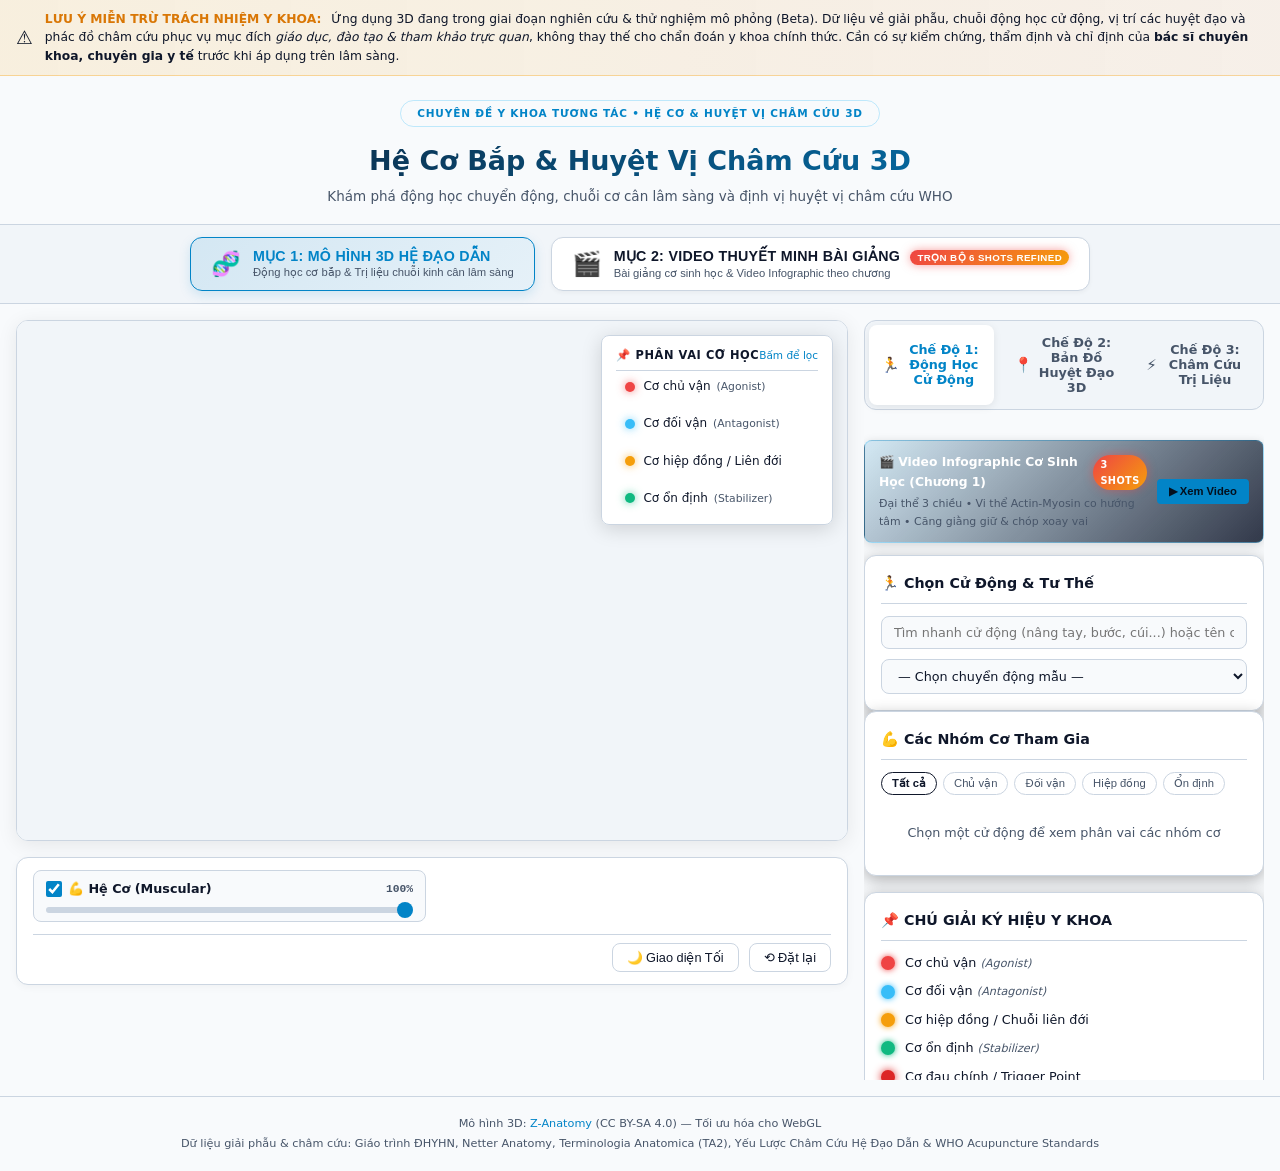
==== commit 5a30fa5d: "feat(video-infographic): cap nhat tron bo 6 video refined kem transcript word-for-word va timing chu" ====
--- a/03-Interactive-Web/muscle-movement-3d/index.html
+++ b/03-Interactive-Web/muscle-movement-3d/index.html
@@ -4,7 +4,7 @@
   <meta charset="UTF-8">
   <meta name="viewport" content="width=device-width, initial-scale=1.0">
   <title>Hệ Cơ & Thần Kinh 3D — Châm Cứu & Động Học</title>
-  <link rel="stylesheet" href="assets/css/theme.css?v=8.0">
+  <link rel="stylesheet" href="assets/css/theme.css?v=15.0">
   <link rel="icon" href="data:,">
 
   <!-- Three.js via ES Module importmap (Local Bundle 100% Offline & Tốc độ cao) -->
@@ -49,7 +49,7 @@
     <button class="nav-tab-btn" id="nav-btn-video" data-section="section-video-lectures">
       <span class="nav-tab-icon">🎬</span>
       <div class="nav-tab-text">
-        <span class="nav-tab-title">MỤC 2: VIDEO THUYẾT MINH BÀI GIẢNG <span class="nav-new-badge">Mới: 3 Shots</span></span>
+        <span class="nav-tab-title">MỤC 2: VIDEO THUYẾT MINH BÀI GIẢNG <span class="nav-new-badge">Trọn bộ 6 Shots Refined</span></span>
         <span class="nav-tab-subtitle">Bài giảng cơ sinh học & Video Infographic theo chương</span>
       </div>
     </button>
@@ -93,6 +93,44 @@
               <div class="viewport-legend-item" data-role="stabilizer" title="Nhấp để lọc cơ ổn định (nhấp lại để chọn tất cả)">
                 <span class="viewport-legend-dot dot-stabilizer"></span>
                 <span class="viewport-legend-name">Cơ ổn định <em>(Stabilizer)</em></span>
+              </div>
+            </div>
+          </div>
+
+          <!-- Floating Viewport Legend Card (Chế độ 3: Châm Cứu Trị Liệu & Chuỗi Kinh Cân) -->
+          <div id="viewport-legend-therapy" class="viewport-legend-card viewport-legend-therapy" style="display:none;">
+            <div class="viewport-legend-header">
+              <span class="viewport-legend-title">⚡ TIÊU CHÍ TÔ MÀU TRỊ LIỆU</span>
+              <span class="viewport-legend-hint">Chuỗi Kinh Cân</span>
+            </div>
+            <div class="viewport-legend-list">
+              <div class="viewport-legend-item legend-item-therapy" data-therapy-role="pain" title="Cơ đau chính: Vùng phát sinh co cứng & đau nguyên phát, chứa điểm kích hoạt (Trigger Point)">
+                <span class="viewport-legend-dot dot-pain"></span>
+                <div class="legend-text-col">
+                  <span class="viewport-legend-name">Cơ đau chính <em>(Trigger Point)</em></span>
+                  <span class="legend-criterion">Khởi phát co cứng & điểm cân kết</span>
+                </div>
+              </div>
+              <div class="viewport-legend-item legend-item-therapy" data-therapy-role="chain" title="Chuỗi cơ liên đới: Các cơ cùng chuỗi cân mạc (Kinh Cân YHCT) chịu tải trọng bù trừ">
+                <span class="viewport-legend-dot dot-chain"></span>
+                <div class="legend-text-col">
+                  <span class="viewport-legend-name">Chuỗi cơ liên đới <em>(Myofascial Chain)</em></span>
+                  <span class="legend-criterion">Mắt xích cùng chuỗi cân chịu lực kéo</span>
+                </div>
+              </div>
+              <div class="viewport-legend-item legend-item-therapy" data-therapy-role="antagonist_tight" title="Cơ co rút đối ứng: Cơ đối kháng co ngắn mạn tính làm mất cân bằng tư thế">
+                <span class="viewport-legend-dot dot-antagonist-tight"></span>
+                <div class="legend-text-col">
+                  <span class="viewport-legend-name">Cơ co rút đối ứng <em>(Antagonist Tight)</em></span>
+                  <span class="legend-criterion">Đối kháng co ngắn, lệch trục tư thế</span>
+                </div>
+              </div>
+              <div class="viewport-legend-item legend-item-therapy" data-therapy-role="acupoint" title="Huyệt vị đặc trị 3D: Điểm châm cứu giải phóng co thắt nút giao cơ - thần kinh theo WHO">
+                <span class="viewport-legend-dot dot-acupoint-marker"></span>
+                <div class="legend-text-col">
+                  <span class="viewport-legend-name">Huyệt vị đặc trị <em>(Acupoints 3D)</em></span>
+                  <span class="legend-criterion">Huyệt giải tỏa nút thắt theo chuẩn WHO</span>
+                </div>
               </div>
             </div>
           </div>
@@ -206,8 +244,8 @@
       <div id="mode-2-container" style="display:none;">
         <div class="card" id="acupoint-map-card">
           <div class="card-header-with-badge">
-            <h2 class="card-title">📍 Bản Đồ 80 Huyệt Đạo Toàn Thân</h2>
-            <span class="badge-mini" id="acupoint-total-badge">80 Huyệt</span>
+            <h2 class="card-title">📍 Bản Đồ 90 Huyệt Đạo Toàn Thân</h2>
+            <span class="badge-mini" id="acupoint-total-badge">90 Huyệt</span>
           </div>
           <p class="card-desc-sub">Mô hình tích hợp Hệ Cơ + Hệ Thần Kinh + Vị trí các huyệt theo YHCT & chuẩn WHO</p>
 
@@ -218,17 +256,17 @@
 
           <!-- Region Filter Bar -->
           <div class="region-filter-bar" id="acupoint-region-filters">
-            <button class="region-pill active" data-region="all">Tất cả (80)</button>
+            <button class="region-pill active" data-region="all">Tất cả (90)</button>
             <button class="region-pill" data-region="head_neck">Đầu - Mặt - Cổ (20)</button>
-            <button class="region-pill" data-region="lower_limb">Chi Dưới (20)</button>
-            <button class="region-pill" data-region="upper_limb">Chi Trên (13)</button>
-            <button class="region-pill" data-region="chest_abdomen">Ngực - Bụng (6)</button>
-            <button class="region-pill" data-region="back_lumbar">Lưng - Cùng (21)</button>
+            <button class="region-pill" data-region="lower_limb">Chi Dưới (25)</button>
+            <button class="region-pill" data-region="upper_limb">Chi Trên (18)</button>
+            <button class="region-pill" data-region="chest_abdomen">Ngực - Bụng (8)</button>
+            <button class="region-pill" data-region="back_lumbar">Lưng - Cùng (19)</button>
           </div>
 
           <!-- Status / Active Count -->
           <div class="acupoints-count-status">
-            <span>Hiển thị trên 3D: <strong id="lbl-active-acupoint-count">80</strong> huyệt vị</span>
+            <span>Hiển thị trên 3D: <strong id="lbl-active-acupoint-count">90</strong> huyệt vị</span>
           </div>
 
           <!-- Interactive Acupoint List -->
@@ -245,7 +283,7 @@
               <h2 class="card-title inline-title" id="map-detail-name">Kiên Tỉnh</h2>
               <span class="detail-han" id="map-detail-han">肩井</span>
             </div>
-            <button id="btn-close-map-detail" class="btn-icon" title="Đóng">✕</button>
+            <button id="btn-close-map-detail" class="btn-icon" title="Đóng và hiện lại tất cả huyệt vị">✕</button>
           </div>
           <p class="detail-meridian" id="map-detail-meridian">Kinh Túc Thiếu Dương Đởm</p>
 
@@ -268,6 +306,11 @@
             </div>
           </div>
           <div id="map-detail-safety" class="safety-alert"></div>
+          <div style="margin-top: 10px; display: flex; justify-content: flex-end;">
+            <button id="btn-show-all-acupoints-m2" class="btn btn-secondary btn-sm" style="font-size: 0.8rem; padding: 4px 10px; border-radius: 6px; cursor: pointer;">
+              👁️ Hiện lại tất cả huyệt vị
+            </button>
+          </div>
         </div>
       </div>
 
@@ -307,6 +350,7 @@
         <div class="card" id="acupoint-detail-card" style="display:none;">
           <div class="card-header">
             <h2 class="card-title" id="acupoint-detail-title">—</h2>
+            <button id="btn-close-chain-acupoint" class="btn-icon" title="Đóng và hiện lại tất cả huyệt vị">✕</button>
           </div>
           <div class="detail-grid">
             <div class="detail-row">
@@ -323,6 +367,11 @@
             </div>
           </div>
           <div id="acupoint-detail-safety" class="safety-alert"></div>
+          <div style="margin-top: 10px; display: flex; justify-content: flex-end;">
+            <button id="btn-show-all-acupoints-m3" class="btn btn-secondary btn-sm" style="font-size: 0.8rem; padding: 4px 10px; border-radius: 6px; cursor: pointer;">
+              👁️ Hiện lại tất cả huyệt vị
+            </button>
+          </div>
         </div>
       </div>
 
@@ -530,28 +579,101 @@
       </div>
     </section>
 
-    <!-- RIGHT: Chapter Playlist Sidebar Column -->
+    <!-- RIGHT: Chapter Playlist & Realtime Transcript Sidebar Column -->
     <aside class="video-playlist-column">
       <div class="playlist-card">
-        <div class="playlist-header">
-          <div class="playlist-title-row">
-            <span class="playlist-icon">📚</span>
-            <h3>DANH MỤC BÀI GIẢNG THEO CHƯƠNG</h3>
-          </div>
-          <p class="playlist-desc">Chọn bài giảng để mở video thuyết minh và kịch bản phân đoạn tương ứng</p>
-          <div class="playlist-search-box">
-            <input type="text" id="playlist-search-input" placeholder="🔍 Tìm kiếm chương hoặc chủ đề..." class="playlist-search-input">
-          </div>
-        </div>
-
-        <div class="playlist-items-list" id="playlist-items-list">
-          <!-- Dynamically populated from lectures.json -->
-        </div>
-
-        <!-- Video Integration Helper Notice -->
-        <div class="playlist-footer-notice">
-          <span class="notice-icon">💡</span>
-          <p>Hệ thống hỗ trợ nạp video MP4, WebM trực tiếp hoặc liên kết bài giảng chất lượng cao. Các file video tương ứng theo chương có thể đặt trực tiếp tại thư mục <code>assets/videos/</code>.</p>
+        <!-- Sidebar Navigation Tabs -->
+        <div class="sidebar-tab-switcher">
+          <button type="button" class="s-tab-btn active" id="btn-stab-realtime" title="Xem lời thuyết minh đồng bộ theo thời gian thực">
+            <span class="stab-icon">🎙️</span> Thuyết Minh Real-time
+          </button>
+          <button type="button" class="s-tab-btn" id="btn-stab-playlist" title="Xem danh sách bài giảng theo chương">
+            <span class="stab-icon">📚</span> Danh Mục Bài Giảng
+          </button>
+        </div>
+
+        <!-- PANEL 1: Realtime Transcript (Đồng bộ từng giây lời giảng) -->
+        <div id="panel-realtime-transcript" class="stab-content active">
+          <div class="rt-header">
+            <div class="rt-header-top">
+              <div class="rt-title-row">
+                <span class="rt-pulse-dot" title="Đang đồng bộ trực tiếp"></span>
+                <span class="rt-heading-label">LỜI GIẢNG THẦY HƯỞNG</span>
+              </div>
+              <span class="rt-sync-badge" id="rt-sync-badge">🟢 Real-time Synced</span>
+            </div>
+            
+            <h4 class="rt-current-shot-title" id="rt-current-shot-title">Shot 01: Chuỗi Động Học & Cân Bằng</h4>
+
+            <div class="rt-controls-row">
+              <label class="rt-checkbox-label" title="Tự động cuộn khung nhìn tới câu thoại đang phát">
+                <input type="checkbox" id="chk-rt-autoscroll" checked>
+                <span>Tự động cuộn</span>
+              </label>
+              <span class="rt-current-time-badge" id="rt-current-time-badge">⏱️ 00:00 / 01:10</span>
+            </div>
+
+            <div class="rt-search-box">
+              <input type="text" id="rt-search-input" placeholder="🔍 Lọc câu thoại hoặc từ khóa giải phẫu..." class="playlist-search-input">
+            </div>
+          </div>
+
+          <!-- HỘP PHỤ ĐỀ TRỰC TIẾP KHỚP TỪNG TỪ (LIVE SUBTITLE KARAOKE) -->
+          <div class="rt-live-subtitle-box" id="rt-live-subtitle-box">
+            <div class="rt-subtitle-header-row">
+              <div class="rt-subtitle-title-group">
+                <span class="rt-subtitle-icon">💬</span>
+                <span class="rt-subtitle-badge">PHỤ ĐỀ TRỰC TIẾP (SUBTITLE)</span>
+              </div>
+              <span class="rt-subtitle-cue-code" id="rt-subtitle-cue-code">Shot 1a</span>
+            </div>
+            <div class="rt-subtitle-display-text" id="rt-subtitle-display-text">
+              <span class="rt-subtitle-placeholder">Bấm phát video để theo dõi phụ đề thuyết minh khớp từng từ...</span>
+            </div>
+            <div class="rt-subtitle-progress-track">
+              <div class="rt-subtitle-progress-fill" id="rt-subtitle-progress-fill"></div>
+            </div>
+          </div>
+
+          <!-- Danh mục câu thoại phân đoạn -->
+          <div class="rt-list-section-header">
+            <span>📜 TOÀN BỘ KỊCH BẢN PHÂN ĐOẠN (NHẤN ĐỂ TUA)</span>
+          </div>
+
+          <!-- Danh sách câu thoại đồng bộ -->
+          <div class="rt-cues-list" id="rt-cues-list">
+            <!-- Dynamically populated from timed_cues -->
+          </div>
+
+          <!-- Chú dẫn tương tác -->
+          <div class="rt-footer-tip">
+            <span class="tip-icon">💡</span>
+            <span>Nhấn vào bất kỳ câu thoại nào để tua nhanh video tới đúng thời điểm thuyết minh đó.</span>
+          </div>
+        </div>
+
+        <!-- PANEL 2: Chapter Playlist (Danh mục các chương) -->
+        <div id="panel-chapter-playlist" class="stab-content" style="display: none;">
+          <div class="playlist-header">
+            <div class="playlist-title-row">
+              <span class="playlist-icon">📚</span>
+              <h3>DANH MỤC BÀI GIẢNG THEO CHƯƠNG</h3>
+            </div>
+            <p class="playlist-desc">Chọn bài giảng để mở video thuyết minh và kịch bản phân đoạn tương ứng</p>
+            <div class="playlist-search-box">
+              <input type="text" id="playlist-search-input" placeholder="🔍 Tìm kiếm chương hoặc chủ đề..." class="playlist-search-input">
+            </div>
+          </div>
+
+          <div class="playlist-items-list" id="playlist-items-list">
+            <!-- Dynamically populated from lectures.json -->
+          </div>
+
+          <!-- Video Integration Helper Notice -->
+          <div class="playlist-footer-notice">
+            <span class="notice-icon">💡</span>
+            <p>Hệ thống hỗ trợ nạp video MP4, WebM trực tiếp hoặc liên kết bài giảng chất lượng cao. Các file video tương ứng theo chương có thể đặt trực tiếp tại thư mục <code>assets/videos/</code>.</p>
+          </div>
         </div>
       </div>
     </aside>
@@ -563,8 +685,8 @@
     <p>Dữ liệu giải phẫu & châm cứu: Giáo trình ĐHYHN, Netter Anatomy, Terminologia Anatomica (TA2), Yếu Lược Châm Cứu Hệ Đạo Dẫn & WHO Acupuncture Standards</p>
   </footer>
 
-  <!-- App Entry Point (v8.0 cache bust) -->
-  <script type="module" src="app.js?v=8.0"></script>
+  <!-- App Entry Point (v16.0 cache bust) -->
+  <script type="module" src="app.js?v=16.0"></script>
 </body>
 </html>
 
--- a/03-Interactive-Web/muscle-movement-3d/assets/css/theme.css
+++ b/03-Interactive-Web/muscle-movement-3d/assets/css/theme.css
@@ -1475,6 +1475,423 @@
   line-height: 1.45;
 }
 
+/* ============================================================
+   SIDEBAR TAB SWITCHER & REALTIME TRANSCRIPT PANEL
+   ============================================================ */
+.sidebar-tab-switcher {
+  display: flex;
+  background: var(--bg-deep);
+  border: 1px solid var(--border);
+  border-radius: var(--radius-sm);
+  padding: 4px;
+  gap: 4px;
+}
+
+.s-tab-btn {
+  flex: 1;
+  padding: 8px 10px;
+  border: none;
+  border-radius: 6px;
+  background: transparent;
+  color: var(--muted);
+  font-size: 0.78rem;
+  font-weight: 600;
+  cursor: pointer;
+  display: flex;
+  align-items: center;
+  justify-content: center;
+  gap: 6px;
+  transition: all 0.2s ease;
+}
+
+.s-tab-btn:hover {
+  color: var(--text);
+  background: rgba(255, 255, 255, 0.04);
+}
+
+.s-tab-btn.active {
+  background: var(--card);
+  color: var(--cyan);
+  font-weight: 700;
+  box-shadow: 0 2px 8px rgba(0, 0, 0, 0.18);
+  border: 1px solid rgba(6, 182, 212, 0.35);
+}
+
+.stab-content {
+  display: flex;
+  flex-direction: column;
+  gap: 12px;
+}
+
+/* Realtime Transcript Header */
+.rt-header {
+  display: flex;
+  flex-direction: column;
+  gap: 8px;
+  border-bottom: 1px solid var(--border);
+  padding-bottom: 12px;
+}
+
+.rt-header-top {
+  display: flex;
+  justify-content: space-between;
+  align-items: center;
+}
+
+.rt-title-row {
+  display: flex;
+  align-items: center;
+  gap: 7px;
+}
+
+.rt-pulse-dot {
+  width: 8px;
+  height: 8px;
+  border-radius: 50%;
+  background: #10b981;
+  box-shadow: 0 0 8px #10b981;
+  animation: rtPulse 1.8s infinite ease-in-out;
+}
+
+@keyframes rtPulse {
+  0% { transform: scale(0.9); opacity: 0.6; box-shadow: 0 0 4px #10b981; }
+  50% { transform: scale(1.3); opacity: 1; box-shadow: 0 0 12px #10b981; }
+  100% { transform: scale(0.9); opacity: 0.6; box-shadow: 0 0 4px #10b981; }
+}
+
+.rt-heading-label {
+  font-size: 0.70rem;
+  font-weight: 700;
+  letter-spacing: 0.06em;
+  text-transform: uppercase;
+  color: var(--cyan);
+}
+
+.rt-sync-badge {
+  font-size: 0.68rem;
+  padding: 2px 8px;
+  border-radius: 999px;
+  background: rgba(16, 185, 129, 0.12);
+  color: #10b981;
+  font-family: var(--font-mono);
+  font-weight: 600;
+  border: 1px solid rgba(16, 185, 129, 0.3);
+}
+
+.rt-current-shot-title {
+  font-size: 0.88rem;
+  font-weight: 700;
+  color: var(--text);
+  line-height: 1.35;
+  margin: 0;
+}
+
+.rt-controls-row {
+  display: flex;
+  justify-content: space-between;
+  align-items: center;
+  font-size: 0.75rem;
+}
+
+.rt-checkbox-label {
+  display: flex;
+  align-items: center;
+  gap: 6px;
+  cursor: pointer;
+  color: var(--text-secondary);
+  user-select: none;
+}
+
+.rt-checkbox-label input {
+  accent-color: var(--cyan);
+  cursor: pointer;
+}
+
+.rt-current-time-badge {
+  font-family: var(--font-mono);
+  font-size: 0.72rem;
+  color: var(--amber);
+  background: rgba(245, 158, 11, 0.1);
+  padding: 2px 7px;
+  border-radius: 4px;
+  border: 1px solid rgba(245, 158, 11, 0.25);
+}
+
+.rt-search-box {
+  margin-top: 2px;
+}
+
+/* ============================================================
+   LIVE SUBTITLE BOX (KARAOKE-STYLE WORD-BY-WORD HIGHLIGHT)
+   ============================================================ */
+.rt-live-subtitle-box {
+  margin-top: 4px;
+  border-radius: 10px;
+  padding: 13px 15px;
+  background: #f8fafc;
+  border: 2px solid #0891b2;
+  box-shadow: 0 4px 16px rgba(8, 145, 178, 0.12);
+  transition: all 0.25s ease;
+}
+
+body.dark-theme .rt-live-subtitle-box {
+  background: #090d16;
+  border: 2px solid #06b6d4;
+  box-shadow: 0 0 18px rgba(6, 182, 212, 0.22);
+}
+
+.rt-subtitle-header-row {
+  display: flex;
+  justify-content: space-between;
+  align-items: center;
+  margin-bottom: 8px;
+}
+
+.rt-subtitle-title-group {
+  display: flex;
+  align-items: center;
+  gap: 6px;
+}
+
+.rt-subtitle-icon {
+  font-size: 0.90rem;
+}
+
+.rt-subtitle-badge {
+  font-size: 0.70rem;
+  font-weight: 700;
+  letter-spacing: 0.05em;
+  color: #0891b2;
+  text-transform: uppercase;
+}
+
+body.dark-theme .rt-subtitle-badge {
+  color: #38bdf8;
+}
+
+.rt-subtitle-cue-code {
+  font-size: 0.70rem;
+  font-weight: 700;
+  font-family: var(--font-mono);
+  padding: 2px 7px;
+  border-radius: 4px;
+  background: rgba(8, 145, 178, 0.12);
+  color: #0891b2;
+}
+
+body.dark-theme .rt-subtitle-cue-code {
+  background: rgba(6, 182, 212, 0.2);
+  color: #38bdf8;
+}
+
+.rt-subtitle-display-text {
+  font-size: 0.94rem;
+  line-height: 1.7;
+  min-height: 56px;
+  font-weight: 500;
+  color: #0f172a;
+}
+
+body.dark-theme .rt-subtitle-display-text {
+  color: #f8fafc;
+}
+
+.rt-subtitle-placeholder {
+  font-style: italic;
+  color: var(--muted);
+  font-size: 0.85rem;
+}
+
+.rt-subtitle-progress-track {
+  height: 4px;
+  border-radius: 999px;
+  background: rgba(0, 0, 0, 0.08);
+  margin-top: 10px;
+  overflow: hidden;
+}
+
+body.dark-theme .rt-subtitle-progress-track {
+  background: rgba(255, 255, 255, 0.12);
+}
+
+.rt-subtitle-progress-fill {
+  height: 100%;
+  width: 0%;
+  background: linear-gradient(90deg, #0891b2, #06b6d4, #10b981);
+  border-radius: 999px;
+  transition: width 0.12s ease;
+}
+
+.rt-list-section-header {
+  margin-top: 6px;
+  font-size: 0.68rem;
+  font-weight: 700;
+  letter-spacing: 0.06em;
+  color: var(--muted);
+  border-bottom: 1px solid var(--border);
+  padding-bottom: 4px;
+}
+
+/* Realtime Cues List */
+.rt-cues-list {
+  display: flex;
+  flex-direction: column;
+  gap: 8px;
+  max-height: 440px;
+  overflow-y: auto;
+  padding-right: 4px;
+}
+
+.rt-cues-list::-webkit-scrollbar {
+  width: 5px;
+}
+
+.rt-cues-list::-webkit-scrollbar-thumb {
+  background: var(--border);
+  border-radius: 4px;
+}
+
+.rt-cue-item {
+  position: relative;
+  padding: 11px 13px;
+  border-radius: var(--radius-sm);
+  border: 1px solid var(--border);
+  background: var(--card);
+  cursor: pointer;
+  transition: all 0.22s ease;
+}
+
+.rt-cue-item:hover {
+  border-color: rgba(6, 182, 212, 0.6);
+  background: var(--card-hover);
+  transform: translateX(2px);
+}
+
+/* Trạng thái Selection Active (Light mode mặc định: Nền sáng nhẹ, chữ ĐEN ĐẬM) */
+.rt-cue-item.active-cue {
+  border-color: #0891b2 !important;
+  background: #ecfeff !important;
+  box-shadow: 0 4px 14px rgba(8, 145, 178, 0.16), inset 4px 0 0 #0891b2 !important;
+  transform: scale(1.01);
+}
+
+body.dark-theme .rt-cue-item.active-cue {
+  border-color: #06b6d4 !important;
+  background: rgba(6, 182, 212, 0.15) !important;
+  box-shadow: 0 0 16px rgba(6, 182, 212, 0.28), inset 4px 0 0 #06b6d4 !important;
+}
+
+.rt-cue-header {
+  display: flex;
+  justify-content: space-between;
+  align-items: center;
+  margin-bottom: 5px;
+}
+
+.rt-cue-time {
+  font-family: var(--font-mono);
+  font-size: 0.72rem;
+  font-weight: 600;
+  color: var(--cyan);
+}
+
+.active-cue .rt-cue-time {
+  color: #0891b2;
+  font-weight: 700;
+}
+
+body.dark-theme .active-cue .rt-cue-time {
+  color: #38bdf8;
+}
+
+.rt-cue-tags {
+  display: flex;
+  align-items: center;
+  gap: 6px;
+}
+
+.rt-cue-shotcode {
+  font-size: 0.68rem;
+  padding: 1px 6px;
+  border-radius: 4px;
+  background: rgba(0, 0, 0, 0.05);
+  color: var(--muted);
+  font-weight: 700;
+}
+
+body.dark-theme .rt-cue-shotcode {
+  background: rgba(255, 255, 255, 0.06);
+}
+
+.rt-cue-speaker-icon {
+  display: none;
+  font-size: 0.74rem;
+  animation: rtSpeakerBounce 0.7s infinite alternate ease-in-out;
+}
+
+@keyframes rtSpeakerBounce {
+  from { transform: scale(0.9); }
+  to { transform: scale(1.2); }
+}
+
+.active-cue .rt-cue-speaker-icon {
+  display: inline-block;
+}
+
+.rt-cue-title {
+  font-size: 0.83rem;
+  font-weight: 700;
+  color: #0f172a;
+  line-height: 1.35;
+  margin-bottom: 4px;
+}
+
+/* Light Mode: Khi active, tiêu đề là màu đen đậm rõ ràng */
+.active-cue .rt-cue-title {
+  color: #0f172a !important;
+  font-weight: 800;
+}
+
+body.dark-theme .rt-cue-title {
+  color: var(--text);
+}
+
+body.dark-theme .active-cue .rt-cue-title {
+  color: #ffffff !important;
+}
+
+.rt-cue-text {
+  font-size: 0.80rem;
+  line-height: 1.6;
+  color: #334155;
+}
+
+/* Light Mode: Khi active, văn bản nội dung là màu đen than chì cực rõ nét */
+.active-cue .rt-cue-text {
+  color: #0f172a !important;
+  font-weight: 600;
+}
+
+body.dark-theme .rt-cue-text {
+  color: var(--text-secondary);
+}
+
+body.dark-theme .active-cue .rt-cue-text {
+  color: #f1f5f9 !important;
+  font-weight: 500;
+}
+
+.rt-footer-tip {
+  display: flex;
+  align-items: flex-start;
+  gap: 6px;
+  font-size: 0.72rem;
+  color: var(--muted);
+  padding-top: 8px;
+  border-top: 1px dashed var(--border);
+  line-height: 1.45;
+}
+
 @media (max-width: 1024px) {
   .video-lectures-layout {
     grid-template-columns: 1fr;
@@ -1919,6 +2336,52 @@
   margin-left: 2px;
 }
 
+/* === FLOATING VIEWPORT LEGEND CARD (CHẾ ĐỘ 3: TRỊ LIỆU & CHUỖI KINH CÂN) === */
+.viewport-legend-therapy {
+  min-width: 270px;
+  max-width: 330px;
+}
+.legend-item-therapy {
+  align-items: flex-start;
+  padding: 6px 8px;
+  gap: 10px;
+}
+.legend-text-col {
+  display: flex;
+  flex-direction: column;
+  gap: 2px;
+  flex: 1;
+}
+.legend-criterion {
+  font-size: 0.70rem;
+  color: var(--muted);
+  line-height: 1.3;
+}
+body.dark-theme .legend-criterion {
+  color: #94a3b8;
+}
+.dot-pain {
+  background: #dc2626;
+  box-shadow: 0 0 8px rgba(220, 38, 38, 0.75);
+  margin-top: 3px;
+}
+.dot-chain {
+  background: #f59e0b;
+  box-shadow: 0 0 8px rgba(245, 158, 11, 0.75);
+  margin-top: 3px;
+}
+.dot-antagonist-tight {
+  background: #0284c7;
+  box-shadow: 0 0 8px rgba(2, 132, 199, 0.75);
+  margin-top: 3px;
+}
+.dot-acupoint-marker {
+  background: #ef4444;
+  border: 2px solid #facc15;
+  box-shadow: 0 0 8px rgba(250, 204, 21, 0.85);
+  margin-top: 3px;
+}
+
 /* === CATEGORIZED MUSCLE LIST HEADERS === */
 .muscle-category-block {
   margin-bottom: 12px;
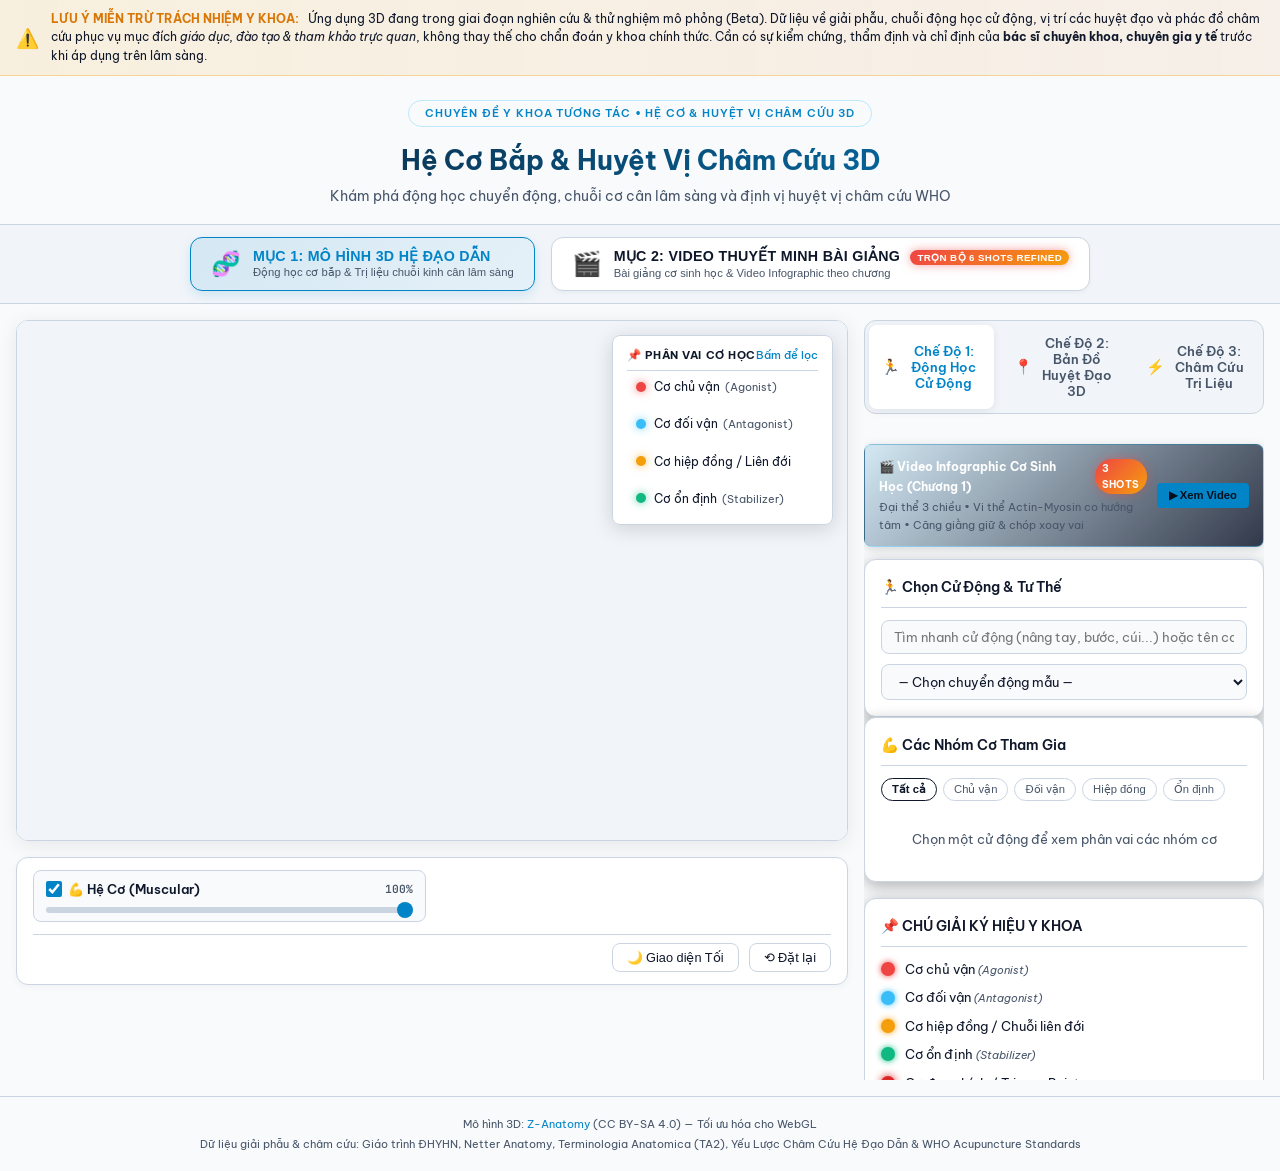
==== commit 70c93f99: "perf(web3d): toi uu hoa hieu nang render 3D 20fps, pause render khi xem video, nen video 480p fastst" ====
--- a/03-Interactive-Web/muscle-movement-3d/index.html
+++ b/03-Interactive-Web/muscle-movement-3d/index.html
@@ -4,7 +4,13 @@
   <meta charset="UTF-8">
   <meta name="viewport" content="width=device-width, initial-scale=1.0">
   <title>Hệ Cơ & Thần Kinh 3D — Châm Cứu & Động Học</title>
-  <link rel="stylesheet" href="assets/css/theme.css?v=15.0">
+  
+  <!-- Google Fonts: Be Vietnam Pro (Chuẩn hiển thị Tiếng Việt 100% không lỗi dấu) & JetBrains Mono -->
+  <link rel="preconnect" href="https://fonts.googleapis.com">
+  <link rel="preconnect" href="https://fonts.gstatic.com" crossorigin>
+  <link href="https://fonts.googleapis.com/css2?family=Be+Vietnam+Pro:ital,wght@0,300;0,400;0,500;0,600;0,700;0,800;1,400&family=JetBrains+Mono:wght@400;600&display=swap" rel="stylesheet">
+
+  <link rel="stylesheet" href="assets/css/theme.css?v=18.0">
   <link rel="icon" href="data:,">
 
   <!-- Three.js via ES Module importmap (Local Bundle 100% Offline & Tốc độ cao) -->
@@ -685,8 +691,8 @@
     <p>Dữ liệu giải phẫu & châm cứu: Giáo trình ĐHYHN, Netter Anatomy, Terminologia Anatomica (TA2), Yếu Lược Châm Cứu Hệ Đạo Dẫn & WHO Acupuncture Standards</p>
   </footer>
 
-  <!-- App Entry Point (v16.0 cache bust) -->
-  <script type="module" src="app.js?v=16.0"></script>
+  <!-- App Entry Point (v17.0 cache bust) -->
+  <script type="module" src="app.js?v=17.0"></script>
 </body>
 </html>
 
--- a/03-Interactive-Web/muscle-movement-3d/assets/css/theme.css
+++ b/03-Interactive-Web/muscle-movement-3d/assets/css/theme.css
@@ -24,9 +24,9 @@
   --role-synergist: var(--amber);
   --role-stabilizer: var(--green);
 
-  /* Typography */
-  --font-main: 'Segoe UI', system-ui, -apple-system, sans-serif;
-  --font-mono: 'Cascadia Code', 'Fira Code', monospace;
+  /* Typography: Ưu tiên Be Vietnam Pro chuyên biệt cho Tiếng Việt có dấu, fallback hệ thống */
+  --font-main: 'Be Vietnam Pro', -apple-system, BlinkMacSystemFont, 'Segoe UI', Roboto, Helvetica, Arial, sans-serif;
+  --font-mono: 'JetBrains Mono', 'Cascadia Code', 'Fira Code', monospace;
 
   /* Spacing */
   --gap: 16px;
@@ -60,6 +60,9 @@
 html {
   font-size: 15px;
   scroll-behavior: smooth;
+  -webkit-font-smoothing: antialiased;
+  -moz-osx-font-smoothing: grayscale;
+  text-rendering: optimizeLegibility;
 }
 
 body {
@@ -68,6 +71,8 @@
   color: var(--text);
   min-height: 100vh;
   line-height: 1.6;
+  -webkit-font-smoothing: antialiased;
+  -moz-osx-font-smoothing: grayscale;
 }
 
 a {
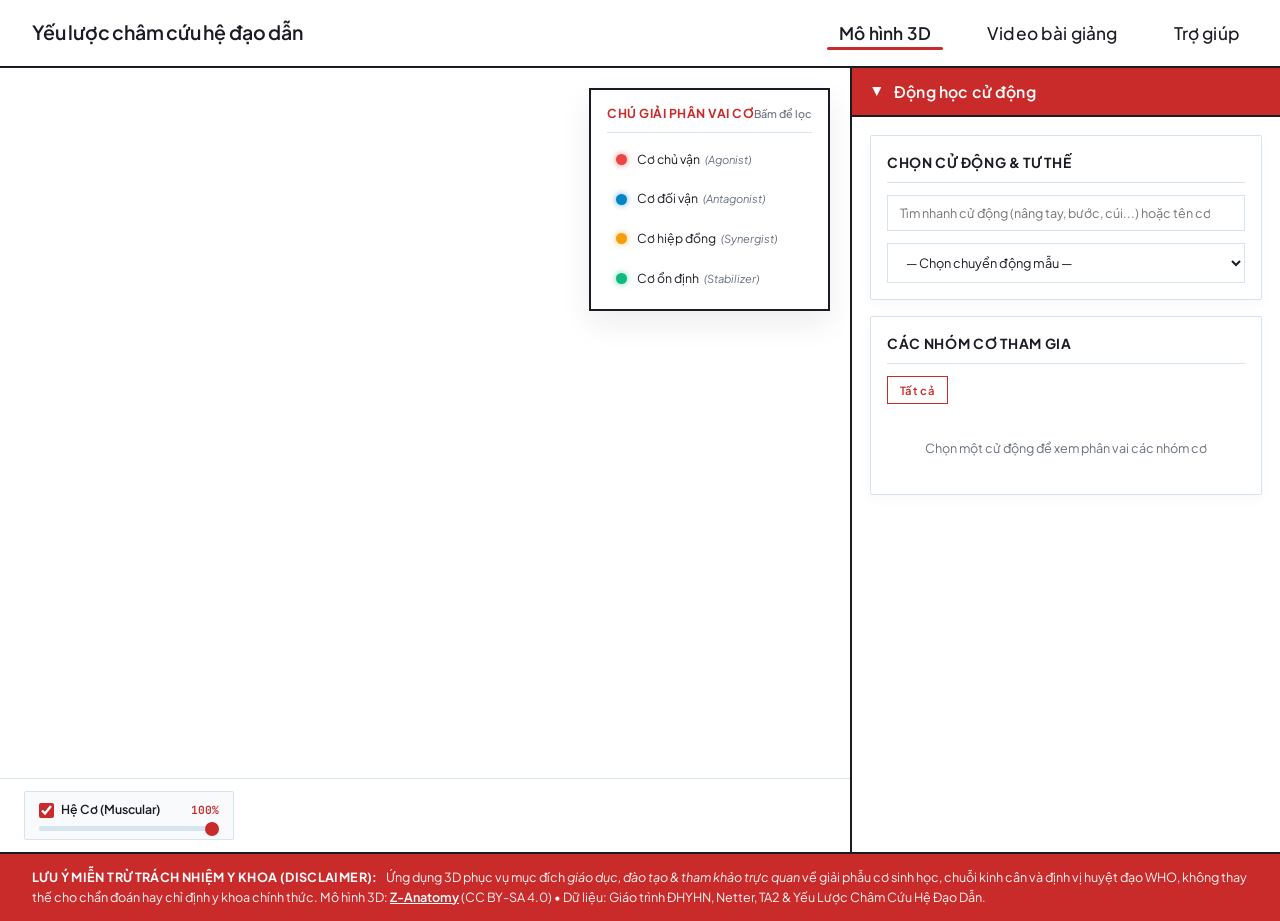
==== commit 5a1cc561: "feat(ui): tai cau truc giao dien theo Lumen Eighty (Trang & Do), Expandable Search realtime, tinh gi" ====
--- a/03-Interactive-Web/muscle-movement-3d/index.html
+++ b/03-Interactive-Web/muscle-movement-3d/index.html
@@ -3,14 +3,14 @@
 <head>
   <meta charset="UTF-8">
   <meta name="viewport" content="width=device-width, initial-scale=1.0">
-  <title>Hệ Cơ & Thần Kinh 3D — Châm Cứu & Động Học</title>
+  <title>Yếu lược châm cứu hệ đạo dẫn — Mô hình 3D & Video Bài Giảng</title>
   
-  <!-- Google Fonts: Be Vietnam Pro (Chuẩn hiển thị Tiếng Việt 100% không lỗi dấu) & JetBrains Mono -->
+  <!-- Google Fonts: Plus Jakarta Sans, Cormorant Garamond (từ Lumen Eighty), Be Vietnam Pro & JetBrains Mono -->
   <link rel="preconnect" href="https://fonts.googleapis.com">
   <link rel="preconnect" href="https://fonts.gstatic.com" crossorigin>
-  <link href="https://fonts.googleapis.com/css2?family=Be+Vietnam+Pro:ital,wght@0,300;0,400;0,500;0,600;0,700;0,800;1,400&family=JetBrains+Mono:wght@400;600&display=swap" rel="stylesheet">
-
-  <link rel="stylesheet" href="assets/css/theme.css?v=18.0">
+  <link href="https://fonts.googleapis.com/css2?family=Cormorant+Garamond:ital,wght@0,500;0,600;1,500&family=Plus+Jakarta+Sans:wght@300;400;500;600;700&family=Be+Vietnam+Pro:ital,wght@0,300;0,400;0,500;0,600;0,700;1,400&family=JetBrains+Mono:wght@400;600&display=swap" rel="stylesheet">
+
+  <link rel="stylesheet" href="assets/css/theme.css?v=22.0">
   <link rel="icon" href="data:,">
 
   <!-- Three.js via ES Module importmap (Local Bundle 100% Offline & Tốc độ cao) -->
@@ -25,41 +25,35 @@
   </script>
 </head>
 <body>
-  <!-- ===================== MEDICAL DISCLAIMER BANNER ===================== -->
-  <aside class="medical-disclaimer-banner" role="alert" aria-label="Cảnh báo y khoa">
-    <div class="disclaimer-inner">
-      <span class="disclaimer-icon">⚠️</span>
-      <div class="disclaimer-text">
-        <strong class="disclaimer-title">LƯU Ý MIỄN TRỪ TRÁCH NHIỆM Y KHOA:</strong>
-        Ứng dụng 3D đang trong giai đoạn nghiên cứu & thử nghiệm mô phỏng (Beta). Dữ liệu về giải phẫu, chuỗi động học cử động, vị trí các huyệt đạo và phác đồ châm cứu phục vụ mục đích <em>giáo dục, đào tạo & tham khảo trực quan</em>, không thay thế cho chẩn đoán y khoa chính thức. Cần có sự kiểm chứng, thẩm định và chỉ định của <strong>bác sĩ chuyên khoa, chuyên gia y tế</strong> trước khi áp dụng trên lâm sàng.
-      </div>
+
+  <!-- ===================== TOP HEADER & NAVIGATION BAR (LUMEN EIGHTY STYLE) ===================== -->
+  <header class="site-header" id="top-nav-bar">
+    <div class="header-inner">
+      <a href="#section-3d-model" class="brand" id="brand-logo">
+        Yếu lược châm cứu hệ đạo dẫn
+      </a>
+
+      <nav class="main-nav" aria-label="Điều hướng chính">
+        <ul class="nav-list">
+          <li class="nav-item">
+            <button type="button" class="nav-link nav-tab-btn active is-active" id="nav-btn-3d" data-section="section-3d-model">
+              <span class="nav-tab-title">Mô hình 3D</span>
+            </button>
+          </li>
+          <li class="nav-item">
+            <button type="button" class="nav-link nav-tab-btn" id="nav-btn-video" data-section="section-video-lectures">
+              <span class="nav-tab-title">Video bài giảng</span>
+            </button>
+          </li>
+          <li class="nav-item">
+            <button type="button" class="nav-link nav-tab-btn" id="nav-btn-help" data-section="section-help">
+              <span class="nav-tab-title">Trợ giúp</span>
+            </button>
+          </li>
+        </ul>
+      </nav>
     </div>
-  </aside>
-
-  <!-- ===================== HEADER ===================== -->
-  <header class="app-header">
-    <div class="badge">CHUYÊN ĐỀ Y KHOA TƯƠNG TÁC • HỆ CƠ & HUYỆT VỊ CHÂM CỨU 3D</div>
-    <h1>Hệ Cơ Bắp & Huyệt Vị Châm Cứu 3D</h1>
-    <p class="subtitle">Khám phá động học chuyển động, chuỗi cơ cân lâm sàng và định vị huyệt vị châm cứu WHO</p>
   </header>
-
-  <!-- ===================== TOP NAVIGATION MENU (MỤC 1 & MỤC 2) ===================== -->
-  <nav class="top-nav-bar" id="top-nav-bar">
-    <button class="nav-tab-btn active" id="nav-btn-3d" data-section="section-3d-model">
-      <span class="nav-tab-icon">🧬</span>
-      <div class="nav-tab-text">
-        <span class="nav-tab-title">MỤC 1: MÔ HÌNH 3D HỆ ĐẠO DẪN</span>
-        <span class="nav-tab-subtitle">Động học cơ bắp & Trị liệu chuỗi kinh cân lâm sàng</span>
-      </div>
-    </button>
-    <button class="nav-tab-btn" id="nav-btn-video" data-section="section-video-lectures">
-      <span class="nav-tab-icon">🎬</span>
-      <div class="nav-tab-text">
-        <span class="nav-tab-title">MỤC 2: VIDEO THUYẾT MINH BÀI GIẢNG <span class="nav-new-badge">Trọn bộ 6 Shots Refined</span></span>
-        <span class="nav-tab-subtitle">Bài giảng cơ sinh học & Video Infographic theo chương</span>
-      </div>
-    </button>
-  </nav>
 
   <!-- ===================== SECTION 1: MÔ HÌNH 3D HỆ ĐẠO DẪN ===================== -->
   <main class="app-layout" id="section-3d-model">
@@ -80,7 +74,7 @@
           <!-- Floating Viewport Legend Card (Chế độ 1: Động Học Cử Động) -->
           <div id="viewport-legend-card" class="viewport-legend-card">
             <div class="viewport-legend-header">
-              <span class="viewport-legend-title">📌 PHÂN VAI CƠ HỌC</span>
+              <span class="viewport-legend-title">Chú giải phân vai cơ</span>
               <span class="viewport-legend-hint">Bấm để lọc</span>
             </div>
             <div class="viewport-legend-list">
@@ -94,7 +88,7 @@
               </div>
               <div class="viewport-legend-item" data-role="synergist" title="Nhấp để lọc cơ hiệp đồng (nhấp lại để chọn tất cả)">
                 <span class="viewport-legend-dot dot-synergist"></span>
-                <span class="viewport-legend-name">Cơ hiệp đồng / Liên đới</span>
+                <span class="viewport-legend-name">Cơ hiệp đồng <em>(Synergist)</em></span>
               </div>
               <div class="viewport-legend-item" data-role="stabilizer" title="Nhấp để lọc cơ ổn định (nhấp lại để chọn tất cả)">
                 <span class="viewport-legend-dot dot-stabilizer"></span>
@@ -103,11 +97,33 @@
             </div>
           </div>
 
+          <!-- Floating Viewport Legend Card (Chế độ 2: Bản Đồ Huyệt Đạo 3D) -->
+          <div id="viewport-legend-acupoints" class="viewport-legend-card" style="display:none;">
+            <div class="viewport-legend-header">
+              <span class="viewport-legend-title">Chú giải bản đồ huyệt</span>
+              <span class="viewport-legend-hint">Chuẩn WHO</span>
+            </div>
+            <div class="viewport-legend-list">
+              <div class="viewport-legend-item" style="cursor: default;">
+                <span class="viewport-legend-dot dot-acupoint-marker"></span>
+                <span class="viewport-legend-name">Huyệt vị 3D <em>(Acupoints)</em></span>
+              </div>
+              <div class="viewport-legend-item" style="cursor: default;">
+                <span class="viewport-legend-dot" style="background: #ec4899; box-shadow: 0 0 6px #ec4899;"></span>
+                <span class="viewport-legend-name">Hệ thần kinh <em>(Nervous)</em></span>
+              </div>
+              <div class="viewport-legend-item" style="cursor: default;">
+                <span class="viewport-legend-dot" style="background: #94a3b8; border: 1px solid #cbd5e1;"></span>
+                <span class="viewport-legend-name">Hệ cơ bán trong suốt <em>(10%)</em></span>
+              </div>
+            </div>
+          </div>
+
           <!-- Floating Viewport Legend Card (Chế độ 3: Châm Cứu Trị Liệu & Chuỗi Kinh Cân) -->
           <div id="viewport-legend-therapy" class="viewport-legend-card viewport-legend-therapy" style="display:none;">
             <div class="viewport-legend-header">
-              <span class="viewport-legend-title">⚡ TIÊU CHÍ TÔ MÀU TRỊ LIỆU</span>
-              <span class="viewport-legend-hint">Chuỗi Kinh Cân</span>
+              <span class="viewport-legend-title">Chú giải trị liệu</span>
+              <span class="viewport-legend-hint">Bấm để lọc</span>
             </div>
             <div class="viewport-legend-list">
               <div class="viewport-legend-item legend-item-therapy" data-therapy-role="pain" title="Cơ đau chính: Vùng phát sinh co cứng & đau nguyên phát, chứa điểm kích hoạt (Trigger Point)">
@@ -151,7 +167,7 @@
             <div class="layer-header">
               <label class="toggle-label">
                 <input type="checkbox" id="toggle-muscles" checked>
-                <span class="layer-title">💪 Hệ Cơ (Muscular)</span>
+                <span class="layer-title">Hệ Cơ (Muscular)</span>
               </label>
               <span id="val-muscle-opacity" class="slider-num">100%</span>
             </div>
@@ -165,7 +181,7 @@
             <div class="layer-header">
               <label class="toggle-label">
                 <input type="checkbox" id="toggle-nervous">
-                <span class="layer-title">🧠 Hệ Thần Kinh (Nervous)</span>
+                <span class="layer-title">Hệ Thần Kinh (Nervous)</span>
               </label>
               <span id="val-nervous-opacity" class="slider-num">90%</span>
             </div>
@@ -175,289 +191,271 @@
           </div>
         </div>
 
-        <div class="control-actions">
-          <button id="btn-toggle-theme" class="btn btn-secondary" title="Chuyển chế độ Sáng / Tối">🌙 Giao diện Tối</button>
-          <button id="btn-reset-view" class="btn btn-secondary" title="Đặt lại góc nhìn và thông số">⟲ Đặt lại</button>
-        </div>
       </div>
     </section>
 
     <!-- RIGHT: Info Panels -->
     <aside class="info-column">
 
-      <!-- MODE TABS (3 CHẾ ĐỘ) -->
-      <div class="mode-tabs">
-        <button id="tab-mode-kinematics" class="mode-tab active" data-mode="kinematics" title="Khảo sát cử động đại thể và phân vai cơ học (Ẩn hệ thần kinh)">
-          <span class="tab-icon">🏃</span> Chế Độ 1: Động Học Cử Động
+      <!-- MODE SELECTOR DROPDOWN BAR (MÀU ĐỎ CHỦ ĐẠO THEO THIẾT KẾ MỚI) -->
+      <div class="mode-dropdown-bar" id="mode-dropdown-wrapper">
+        <button type="button" class="mode-dropdown-trigger" id="mode-dropdown-trigger" aria-haspopup="true" aria-expanded="false">
+          <span class="mode-dropdown-arrow">▼</span>
+          <span class="mode-dropdown-current" id="mode-dropdown-label">Động học cử động</span>
         </button>
-        <button id="tab-mode-acupoints" class="mode-tab" data-mode="acupoints" title="Bản đồ 80 huyệt đạo toàn thân WHO kết hợp Hệ Cơ & Hệ Thần Kinh">
-          <span class="tab-icon">📍</span> Chế Độ 2: Bản Đồ Huyệt Đạo 3D
-        </button>
-        <button id="tab-mode-therapy" class="mode-tab" data-mode="therapy" title="Phân tích hội chứng đau cơ, chuỗi cơ cân & châm cứu trị liệu">
-          <span class="tab-icon">⚡</span> Chế Độ 3: Châm Cứu Trị Liệu
-        </button>
+        <ul class="mode-dropdown-menu mode-tabs" id="mode-dropdown-menu" role="menu">
+          <li role="none">
+            <button type="button" id="tab-mode-kinematics" class="mode-tab active" data-mode="kinematics" data-label="Động học cử động" role="menuitem">
+              <span class="mode-option-indicator"></span>
+              <div class="mode-option-text">
+                <span class="mode-option-title">Động học cử động</span>
+                <span class="mode-option-desc">Khảo sát cử động đại thể & phân vai cơ học</span>
+              </div>
+            </button>
+          </li>
+          <li role="none">
+            <button type="button" id="tab-mode-acupoints" class="mode-tab" data-mode="acupoints" data-label="Bản đồ huyệt đạo 3D" role="menuitem">
+              <span class="mode-option-indicator"></span>
+              <div class="mode-option-text">
+                <span class="mode-option-title">Bản đồ huyệt đạo 3D</span>
+                <span class="mode-option-desc">90 huyệt đạo toàn thân chuẩn WHO & Hệ thần kinh</span>
+              </div>
+            </button>
+          </li>
+          <li role="none">
+            <button type="button" id="tab-mode-therapy" class="mode-tab" data-mode="therapy" data-label="Châm cứu trị liệu" role="menuitem">
+              <span class="mode-option-indicator"></span>
+              <div class="mode-option-text">
+                <span class="mode-option-title">Châm cứu trị liệu</span>
+                <span class="mode-option-desc">Hội chứng đau cân cơ, chuỗi kinh cân & huyệt đặc trị</span>
+              </div>
+            </button>
+          </li>
+        </ul>
       </div>
 
-      <!-- ==================== CHẾ ĐỘ 1: ĐỘNG HỌC CỬ ĐỘNG ==================== -->
-      <div id="mode-1-container">
-        <!-- Quick Infographic Video Shortcut -->
-        <div class="quick-infographic-card" id="btn-quick-infographic" title="Nhấn để mở ngay Video Infographic phân tích cơ sinh học Chương 1">
-          <div class="quick-infographic-content">
-            <div class="quick-infographic-title">🎬 Video Infographic Cơ Sinh Học (Chương 1) <span class="nav-new-badge">3 Shots</span></div>
-            <div class="quick-infographic-desc">Đại thể 3 chiều • Vi thể Actin-Myosin co hướng tâm • Căng giằng giữ & chóp xoay vai</div>
-          </div>
-          <button class="quick-infographic-btn" type="button">▶ Xem Video</button>
-        </div>
-
-        <!-- Movement Selector Card -->
-        <div class="card" id="movement-card">
-          <h2 class="card-title">🏃 Chọn Cử Động & Tư Thế</h2>
-          <div class="search-box">
-            <input type="text" id="search-input" placeholder="Tìm nhanh cử động (nâng tay, bước, cúi...) hoặc tên cơ..." class="search-input">
-          </div>
-          <select id="movement-select" class="select-input">
-            <option value="">— Chọn chuyển động mẫu —</option>
-          </select>
-          <!-- Movement description -->
-          <div id="movement-info" class="movement-info" style="display:none;">
-            <p id="movement-desc" class="movement-desc"></p>
-            <div class="movement-meta">
-              <span id="movement-plane" class="meta-tag"></span>
-              <span id="movement-rom" class="meta-tag"></span>
-            </div>
-            <!-- Phase breakdown -->
-            <div id="movement-phases" class="phases-container"></div>
-          </div>
-        </div>
-
-        <!-- Active Muscles List -->
-        <div class="card" id="muscles-card">
-          <h2 class="card-title">💪 Các Nhóm Cơ Tham Gia</h2>
-          <div class="role-filter">
-            <button class="filter-btn active" data-role="all">Tất cả</button>
-            <button class="filter-btn" data-role="agonist" style="--btn-color: var(--red);">Chủ vận</button>
-            <button class="filter-btn" data-role="antagonist" style="--btn-color: var(--cyan);">Đối vận</button>
-            <button class="filter-btn" data-role="synergist" style="--btn-color: var(--amber);">Hiệp đồng</button>
-            <button class="filter-btn" data-role="stabilizer" style="--btn-color: var(--green);">Ổn định</button>
-          </div>
-          <ul id="muscle-list" class="muscle-list">
-            <li class="muscle-placeholder">Chọn một cử động để xem phân vai các nhóm cơ</li>
-          </ul>
-        </div>
-      </div>
-
-      <!-- ==================== CHẾ ĐỘ 2: BẢN ĐỒ HUYỆT ĐẠO 3D ==================== -->
-      <div id="mode-2-container" style="display:none;">
-        <div class="card" id="acupoint-map-card">
-          <div class="card-header-with-badge">
-            <h2 class="card-title">📍 Bản Đồ 90 Huyệt Đạo Toàn Thân</h2>
-            <span class="badge-mini" id="acupoint-total-badge">90 Huyệt</span>
-          </div>
-          <p class="card-desc-sub">Mô hình tích hợp Hệ Cơ + Hệ Thần Kinh + Vị trí các huyệt theo YHCT & chuẩn WHO</p>
-
-          <!-- Search Input -->
-          <div class="search-box">
-            <input type="text" id="search-acupoint-input" placeholder="🔍 Tìm huyệt (Hợp Cốc, Túc Tam Lý, LI-4, đau đầu...)" class="search-input">
-          </div>
-
-          <!-- Region Filter Bar -->
-          <div class="region-filter-bar" id="acupoint-region-filters">
-            <button class="region-pill active" data-region="all">Tất cả (90)</button>
-            <button class="region-pill" data-region="head_neck">Đầu - Mặt - Cổ (20)</button>
-            <button class="region-pill" data-region="lower_limb">Chi Dưới (25)</button>
-            <button class="region-pill" data-region="upper_limb">Chi Trên (18)</button>
-            <button class="region-pill" data-region="chest_abdomen">Ngực - Bụng (8)</button>
-            <button class="region-pill" data-region="back_lumbar">Lưng - Cùng (19)</button>
-          </div>
-
-          <!-- Status / Active Count -->
-          <div class="acupoints-count-status">
-            <span>Hiển thị trên 3D: <strong id="lbl-active-acupoint-count">90</strong> huyệt vị</span>
-          </div>
-
-          <!-- Interactive Acupoint List -->
-          <div class="acupoints-scroll-list" id="acupoint-map-list">
-            <!-- Populated dynamically by UIView.js -->
-          </div>
-        </div>
-
-        <!-- Selected Acupoint Detail Card (Chế độ 2) -->
-        <div class="card" id="map-acupoint-detail-card" style="display:none;">
+      <!-- SCROLLABLE BODY OF RIGHT PANEL -->
+      <div class="info-column-body">
+
+        <!-- ==================== CHẾ ĐỘ 1: ĐỘNG HỌC CỬ ĐỘNG ==================== -->
+        <div id="mode-1-container">
+          <!-- Movement Selector Card -->
+          <div class="card" id="movement-card">
+            <h2 class="card-title">Chọn Cử Động & Tư Thế</h2>
+            <div class="search-box expandable-search" id="movement-search-box">
+              <div class="search-input-wrapper">
+                <input type="text" id="search-input" placeholder="Tìm nhanh cử động (nâng tay, bước, cúi...) hoặc tên cơ..." class="search-input" autocomplete="off" spellcheck="false">
+                <button type="button" id="btn-clear-search" class="search-clear-btn" title="Xóa tìm kiếm" aria-label="Xóa tìm kiếm" style="display:none;">✕</button>
+              </div>
+              <div id="search-results-dropdown" class="search-results-dropdown" style="display:none;">
+                <div class="search-results-header">
+                  <span class="search-results-count" id="search-results-count">0 kết quả</span>
+                  <span class="search-results-hint">Nhấn vào để chọn</span>
+                </div>
+                <ul class="search-results-list" id="search-results-list">
+                  <!-- Populated dynamically -->
+                </ul>
+              </div>
+            </div>
+            <select id="movement-select" class="select-input">
+              <option value="">— Chọn chuyển động mẫu —</option>
+            </select>
+            <!-- Movement description -->
+            <div id="movement-info" class="movement-info" style="display:none;">
+              <p id="movement-desc" class="movement-desc"></p>
+              <div class="movement-meta">
+                <span id="movement-plane" class="meta-tag"></span>
+                <span id="movement-rom" class="meta-tag"></span>
+              </div>
+              <!-- Phase breakdown -->
+              <div id="movement-phases" class="phases-container"></div>
+            </div>
+          </div>
+
+          <!-- Active Muscles List -->
+          <div class="card" id="muscles-card">
+            <h2 class="card-title">Các Nhóm Cơ Tham Gia</h2>
+            <div class="filter-status-wrapper">
+              <span class="filter-status-tag" id="current-filter-badge" data-role="all" title="Bấm vào Chú giải phân vai cơ trên mô hình 3D để lọc vai trò (hoặc bấm vào đây để đặt lại Tất cả)">Tất cả</span>
+            </div>
+            <ul id="muscle-list" class="muscle-list">
+              <li class="muscle-placeholder">Chọn một cử động để xem phân vai các nhóm cơ</li>
+            </ul>
+          </div>
+        </div>
+
+        <!-- ==================== CHẾ ĐỘ 2: BẢN ĐỒ HUYỆT ĐẠO 3D ==================== -->
+        <div id="mode-2-container" style="display:none;">
+          <div class="card" id="acupoint-map-card">
+            <div class="card-header-with-badge">
+              <h2 class="card-title">Bản Đồ 90 Huyệt Đạo Toàn Thân</h2>
+              <span class="badge-mini" id="acupoint-total-badge">90 Huyệt</span>
+            </div>
+            <p class="card-desc-sub">Mô hình tích hợp Hệ Cơ + Hệ Thần Kinh + Vị trí các huyệt theo YHCT & chuẩn WHO</p>
+
+            <!-- Search Input -->
+            <div class="search-box">
+              <input type="text" id="search-acupoint-input" placeholder="Tìm huyệt (Hợp Cốc, Túc Tam Lý, LI-4, đau đầu...)" class="search-input">
+            </div>
+
+            <!-- Region Filter Bar -->
+            <div class="region-filter-bar" id="acupoint-region-filters">
+              <button class="region-pill active" data-region="all">Tất cả (90)</button>
+              <button class="region-pill" data-region="head_neck">Đầu - Mặt - Cổ (20)</button>
+              <button class="region-pill" data-region="lower_limb">Chi Dưới (25)</button>
+              <button class="region-pill" data-region="upper_limb">Chi Trên (18)</button>
+              <button class="region-pill" data-region="chest_abdomen">Ngực - Bụng (8)</button>
+              <button class="region-pill" data-region="back_lumbar">Lưng - Cùng (19)</button>
+            </div>
+
+            <!-- Status / Active Count -->
+            <div class="acupoints-count-status">
+              <span>Hiển thị trên 3D: <strong id="lbl-active-acupoint-count">90</strong> huyệt vị</span>
+            </div>
+
+            <!-- Interactive Acupoint List -->
+            <div class="acupoints-scroll-list" id="acupoint-map-list">
+              <!-- Populated dynamically by UIView.js -->
+            </div>
+          </div>
+
+          <!-- Selected Acupoint Detail Card (Chế độ 2) -->
+          <div class="card" id="map-acupoint-detail-card" style="display:none;">
+            <div class="card-header">
+              <div>
+                <span class="detail-badge-code" id="map-detail-code">GB-21</span>
+                <h2 class="card-title inline-title" id="map-detail-name">Kiên Tỉnh</h2>
+                <span class="detail-han" id="map-detail-han">肩井</span>
+              </div>
+              <button id="btn-close-map-detail" class="btn-icon" title="Đóng và hiện lại tất cả huyệt vị">✕</button>
+            </div>
+            <p class="detail-meridian" id="map-detail-meridian">Kinh Túc Thiếu Dương Đởm</p>
+
+            <div class="detail-grid">
+              <div class="detail-row">
+                <strong>Định vị giải phẫu:</strong>
+                <span id="map-detail-location"></span>
+              </div>
+              <div class="detail-row">
+                <strong>Độ sâu & Hướng kim:</strong>
+                <span id="map-detail-depth"></span>
+              </div>
+              <div class="detail-row">
+                <strong>Cảm giác Đắc Khí:</strong>
+                <span id="map-detail-deqi"></span>
+              </div>
+              <div class="detail-row">
+                <strong>Tác dụng & Chỉ định:</strong>
+                <span id="map-detail-indications"></span>
+              </div>
+            </div>
+            <div id="map-detail-safety" class="safety-alert"></div>
+            <div style="margin-top: 12px; display: flex; justify-content: flex-end;">
+              <button id="btn-show-all-acupoints-m2" class="btn btn-secondary btn-sm">
+                Hiện lại tất cả huyệt vị
+              </button>
+            </div>
+          </div>
+        </div>
+
+        <!-- ==================== CHẾ ĐỘ 3: CHÂM CỨU TRỊ LIỆU & CHUỖI KINH CÂN ==================== -->
+        <div id="mode-3-container" style="display:none;">
+          <div class="card" id="acupuncture-card">
+            <h2 class="card-title">Chọn Vùng Đau & Hội Chứng Cân Cơ</h2>
+            <select id="chain-select" class="select-input">
+              <option value="">— Chọn bệnh lý cân cơ / điểm đau —</option>
+            </select>
+
+            <!-- Chain Information -->
+            <div id="chain-info" class="chain-info-box" style="display:none;">
+              <div class="chain-field">
+                <div class="chain-field-title">Chuỗi Cơ Cân Giải Phẫu & Kinh Cân YHCT:</div>
+                <p id="chain-myofascial" style="font-weight: 600; color: var(--text);"></p>
+                <p id="chain-meridian" style="color: var(--muted); font-size: 0.82rem;"></p>
+              </div>
+              <div class="chain-field">
+                <div class="chain-field-title">Cơ Chế Cơ Sinh Học & Điểm Cân Kết:</div>
+                <p id="chain-biomechanics" style="line-height: 1.55; color: var(--text);"></p>
+              </div>
+              <div class="chain-field">
+                <div class="chain-field-title">Phác Đồ Thủ Pháp Đạo Dẫn:</div>
+                <p id="chain-protocol" style="line-height: 1.55; color: var(--red); font-weight: 500;"></p>
+              </div>
+            </div>
+
+            <!-- Acupoints Interactive List -->
+            <div id="chain-acupoint-section" class="acupoint-section" style="display:none;">
+              <h3 class="section-title">Các Huyệt Vị Đặc Trị (Nhấp để tiêu điểm trên 3D)</h3>
+              <div id="chain-acupoints-list" class="acupoint-interactive-list"></div>
+            </div>
+          </div>
+
+          <!-- Acupoint Detail Card (Chế độ 3) -->
+          <div class="card" id="acupoint-detail-card" style="display:none;">
+            <div class="card-header">
+              <h2 class="card-title" id="acupoint-detail-title">—</h2>
+              <button id="btn-close-chain-acupoint" class="btn-icon" title="Đóng và hiện lại tất cả huyệt vị">✕</button>
+            </div>
+            <div class="detail-grid">
+              <div class="detail-row">
+                <strong>Định vị giải phẫu:</strong>
+                <span id="acupoint-detail-loc"></span>
+              </div>
+              <div class="detail-row">
+                <strong>Độ sâu & Hướng kim:</strong>
+                <span id="acupoint-detail-depth"></span>
+              </div>
+              <div class="detail-row">
+                <strong>Cảm giác Đắc Khí:</strong>
+                <span id="acupoint-detail-deqi"></span>
+              </div>
+            </div>
+            <div id="acupoint-detail-safety" class="safety-alert"></div>
+            <div style="margin-top: 12px; display: flex; justify-content: flex-end;">
+              <button id="btn-show-all-acupoints-m3" class="btn btn-secondary btn-sm">
+                Hiện lại tất cả huyệt vị
+              </button>
+            </div>
+          </div>
+        </div>
+
+        <!-- Muscle Detail Panel (shown when clicking a muscle) -->
+        <div class="card" id="muscle-detail-card" style="display:none;">
           <div class="card-header">
-            <div>
-              <span class="detail-badge-code" id="map-detail-code">GB-21</span>
-              <h2 class="card-title inline-title" id="map-detail-name">Kiên Tỉnh</h2>
-              <span class="detail-han" id="map-detail-han">肩井</span>
-            </div>
-            <button id="btn-close-map-detail" class="btn-icon" title="Đóng và hiện lại tất cả huyệt vị">✕</button>
-          </div>
-          <p class="detail-meridian" id="map-detail-meridian">Kinh Túc Thiếu Dương Đởm</p>
-
+            <h2 class="card-title" id="detail-muscle-name">—</h2>
+            <button id="btn-close-detail" class="btn-icon" title="Đóng">✕</button>
+          </div>
+          <p id="detail-muscle-latin" class="detail-latin"></p>
           <div class="detail-grid">
             <div class="detail-row">
-              <strong>📍 Định vị giải phẫu:</strong>
-              <span id="map-detail-location"></span>
+              <strong>Nguyên ủy:</strong>
+              <span id="detail-origin"></span>
             </div>
             <div class="detail-row">
-              <strong>📐 Độ sâu & Hướng kim:</strong>
-              <span id="map-detail-depth"></span>
+              <strong>Bám tận:</strong>
+              <span id="detail-insertion"></span>
             </div>
             <div class="detail-row">
-              <strong>⚡ Cảm giác Đắc Khí:</strong>
-              <span id="map-detail-deqi"></span>
+              <strong>Tác dụng:</strong>
+              <span id="detail-action"></span>
             </div>
             <div class="detail-row">
-              <strong>🩺 Tác dụng & Chỉ định:</strong>
-              <span id="map-detail-indications"></span>
-            </div>
-          </div>
-          <div id="map-detail-safety" class="safety-alert"></div>
-          <div style="margin-top: 10px; display: flex; justify-content: flex-end;">
-            <button id="btn-show-all-acupoints-m2" class="btn btn-secondary btn-sm" style="font-size: 0.8rem; padding: 4px 10px; border-radius: 6px; cursor: pointer;">
-              👁️ Hiện lại tất cả huyệt vị
-            </button>
-          </div>
-        </div>
+              <strong>Thần kinh:</strong>
+              <span id="detail-innervation"></span>
+            </div>
+            <div class="detail-row">
+              <strong>Mạch máu:</strong>
+              <span id="detail-blood"></span>
+            </div>
+          </div>
+          <!-- Related Acupoints -->
+          <div class="acupoint-section">
+            <h3 class="section-title">Huyệt Vị Liên Quan (WHO)</h3>
+            <ul id="detail-acupoints" class="acupoint-list"></ul>
+          </div>
+        </div>
+
       </div>
-
-      <!-- ==================== CHẾ ĐỘ 3: CHÂM CỨU TRỊ LIỆU & CHUỖI KINH CÂN ==================== -->
-      <div id="mode-3-container" style="display:none;">
-        <div class="card" id="acupuncture-card">
-          <h2 class="card-title">⚡ Chọn Vùng Đau & Hội Chứng Cân Cơ</h2>
-          <select id="chain-select" class="select-input">
-            <option value="">— Chọn bệnh lý cân cơ / điểm đau —</option>
-          </select>
-
-          <!-- Chain Information -->
-          <div id="chain-info" class="chain-info-box" style="display:none;">
-            <div class="chain-field">
-              <div class="chain-field-title">🔗 Chuỗi Cơ Cân Giải Phẫu & Kinh Cân YHCT:</div>
-              <p id="chain-myofascial" style="font-weight: 600; color: var(--text);"></p>
-              <p id="chain-meridian" style="color: var(--muted); font-size: 0.8rem;"></p>
-            </div>
-            <div class="chain-field">
-              <div class="chain-field-title">⚙️ Cơ Chế Cơ Sinh Học & Điểm Cân Kết:</div>
-              <p id="chain-biomechanics" style="line-height: 1.5; color: var(--text);"></p>
-            </div>
-            <div class="chain-field">
-              <div class="chain-field-title">🩺 Phác Đồ Thủ Pháp Đạo Dẫn:</div>
-              <p id="chain-protocol" style="line-height: 1.5; color: var(--cyan); font-weight: 500;"></p>
-            </div>
-          </div>
-
-          <!-- Acupoints Interactive List -->
-          <div id="chain-acupoint-section" class="acupoint-section" style="display:none;">
-            <h3 class="section-title">🔴 Các Huyệt Vị Đặc Trị (Nhấp để tiêu điểm trên 3D)</h3>
-            <div id="chain-acupoints-list" class="acupoint-interactive-list"></div>
-          </div>
-        </div>
-
-        <!-- Acupoint Detail Card (Chế độ 3) -->
-        <div class="card" id="acupoint-detail-card" style="display:none;">
-          <div class="card-header">
-            <h2 class="card-title" id="acupoint-detail-title">—</h2>
-            <button id="btn-close-chain-acupoint" class="btn-icon" title="Đóng và hiện lại tất cả huyệt vị">✕</button>
-          </div>
-          <div class="detail-grid">
-            <div class="detail-row">
-              <strong>📍 Định vị giải phẫu:</strong>
-              <span id="acupoint-detail-loc"></span>
-            </div>
-            <div class="detail-row">
-              <strong>📐 Độ sâu & Hướng kim:</strong>
-              <span id="acupoint-detail-depth"></span>
-            </div>
-            <div class="detail-row">
-              <strong>⚡ Cảm giác Đắc Khí:</strong>
-              <span id="acupoint-detail-deqi"></span>
-            </div>
-          </div>
-          <div id="acupoint-detail-safety" class="safety-alert"></div>
-          <div style="margin-top: 10px; display: flex; justify-content: flex-end;">
-            <button id="btn-show-all-acupoints-m3" class="btn btn-secondary btn-sm" style="font-size: 0.8rem; padding: 4px 10px; border-radius: 6px; cursor: pointer;">
-              👁️ Hiện lại tất cả huyệt vị
-            </button>
-          </div>
-        </div>
-      </div>
-
-      <!-- ==================== CHÚ GIẢI KÝ HIỆU (LEGEND) ==================== -->
-      <div class="card" id="legend-card">
-        <h2 class="card-title">📌 CHÚ GIẢI KÝ HIỆU Y KHOA</h2>
-        <div class="legend-grid">
-          <!-- Chế độ 1 -->
-          <div class="legend-item">
-            <span class="legend-dot" style="background: #ef4444; box-shadow: 0 0 6px #ef4444;"></span>
-            <span>Cơ chủ vận <em>(Agonist)</em></span>
-          </div>
-          <div class="legend-item">
-            <span class="legend-dot" style="background: #38bdf8; box-shadow: 0 0 6px #38bdf8;"></span>
-            <span>Cơ đối vận <em>(Antagonist)</em></span>
-          </div>
-          <div class="legend-item">
-            <span class="legend-dot" style="background: #f59e0b; box-shadow: 0 0 6px #f59e0b;"></span>
-            <span>Cơ hiệp đồng / Chuỗi liên đới</span>
-          </div>
-          <div class="legend-item">
-            <span class="legend-dot" style="background: #10b981; box-shadow: 0 0 6px #10b981;"></span>
-            <span>Cơ ổn định <em>(Stabilizer)</em></span>
-          </div>
-          <!-- Chế độ 2 & Lớp chung -->
-          <div class="legend-item">
-            <span class="legend-dot" style="background: #dc2626; box-shadow: 0 0 8px #dc2626;"></span>
-            <span>Cơ đau chính / Trigger Point</span>
-          </div>
-          <div class="legend-item">
-            <span class="legend-dot" style="background: #ec4899; box-shadow: 0 0 8px #ec4899;"></span>
-            <span>Hệ thần kinh <em>(Hồng y khoa)</em></span>
-          </div>
-          <div class="legend-item">
-            <span class="legend-dot" style="background: #facc15; box-shadow: 0 0 8px #facc15;"></span>
-            <span>Điểm huyệt 3D (Vàng phát sáng)</span>
-          </div>
-          <div class="legend-item">
-            <span class="legend-dot" style="background: #94a3b8; border: 1px solid #cbd5e1;"></span>
-            <span>Cơ không hoạt động <em>(Xám Đục)</em></span>
-          </div>
-        </div>
-      </div>
-
-      <!-- Muscle Detail Panel (shown when clicking a muscle) -->
-      <div class="card" id="muscle-detail-card" style="display:none;">
-        <div class="card-header">
-          <h2 class="card-title" id="detail-muscle-name">—</h2>
-          <button id="btn-close-detail" class="btn-icon" title="Đóng">✕</button>
-        </div>
-        <p id="detail-muscle-latin" class="detail-latin"></p>
-        <div class="detail-grid">
-          <div class="detail-row">
-            <strong>📍 Nguyên ủy:</strong>
-            <span id="detail-origin"></span>
-          </div>
-          <div class="detail-row">
-            <strong>📍 Bám tận:</strong>
-            <span id="detail-insertion"></span>
-          </div>
-          <div class="detail-row">
-            <strong>⚡ Tác dụng:</strong>
-            <span id="detail-action"></span>
-          </div>
-          <div class="detail-row">
-            <strong>🔌 Thần kinh:</strong>
-            <span id="detail-innervation"></span>
-          </div>
-          <div class="detail-row">
-            <strong>🩸 Mạch máu:</strong>
-            <span id="detail-blood"></span>
-          </div>
-        </div>
-        <!-- Related Acupoints -->
-        <div class="acupoint-section">
-          <h3 class="section-title">🔴 Huyệt Vị Liên Quan (WHO)</h3>
-          <ul id="detail-acupoints" class="acupoint-list"></ul>
-        </div>
-      </div>
-
     </aside>
   </main>
 
@@ -471,16 +469,16 @@
           <div class="video-chapter-badge" id="video-active-badge">CHƯƠNG 01 • BÀI GIẢNG CƠ SINH HỌC & ĐẠO DẪN</div>
           <h2 class="video-active-title" id="video-active-title">Chuỗi Động Học & Tương Tác Cơ Chủ Vận — Đối Vận</h2>
           <div class="video-active-meta">
-            <span>⏱️ Tổng thời lượng: <strong id="video-active-duration">04:30</strong></span>
-            <span>🎓 Giảng viên: <strong>Hệ Thống Yếu Lược Châm Cứu Hệ Đạo Dẫn</strong></span>
-            <span>📍 Tình trạng: <span class="badge-status-tag" id="video-active-status">Đã có 3 Video Shots Infographic</span></span>
+            <span>Tổng thời lượng: <strong id="video-active-duration">04:30</strong></span>
+            <span>Giảng viên: <strong>Hệ Thống Yếu Lược Châm Cứu Hệ Đạo Dẫn</strong></span>
+            <span>Tình trạng: <span class="badge-status-tag" id="video-active-status">Đã có 6 Video Shots Infographic</span></span>
           </div>
         </div>
 
         <!-- Video Shots Selection Bar (Xuất hiện khi bài giảng có nhiều shots) -->
         <div class="video-shots-bar" id="video-shots-bar" style="display: none;">
           <div class="video-shots-bar-header">
-            <span class="video-shots-bar-tag">🎬 PHÂN ĐOẠN VIDEO INFOGRAPHIC (4K/HD)</span>
+            <span class="video-shots-bar-tag">PHÂN ĐOẠN VIDEO INFOGRAPHIC (4K/HD)</span>
             <span class="video-shot-active-label" id="video-shot-active-label">Đang phát: Shot 01 (01:10)</span>
           </div>
           <div class="video-shots-buttons-row" id="video-shots-buttons-row">
@@ -491,7 +489,7 @@
         <!-- 16:9 Video Canvas / Player Area -->
         <div class="video-screen-container" id="video-screen-container">
           <!-- Video Element (Trình phát HTML5 chính thức) -->
-          <video id="html5-video-player" class="native-video-player" playsinline controls preload="metadata" style="display: none; width: 100%; height: 100%; border-radius: var(--radius); background: #000;"></video>
+          <video id="html5-video-player" class="native-video-player" playsinline controls preload="metadata" style="display: none; width: 100%; height: 100%; background: #000;"></video>
 
           <!-- Interactive Video Placeholder Graphic (Hiển thị khi bài giảng chưa có video) -->
           <div class="video-placeholder-screen" id="video-placeholder-screen">
@@ -506,9 +504,9 @@
               <h3 class="video-placeholder-heading" id="placeholder-heading">Chuỗi Động Học & Tương Tác Cơ Chủ Vận — Đối Vận</h3>
               <p class="video-placeholder-sub" id="placeholder-sub">Mô hình diễn họa 3D Unreal Engine 5 kết hợp Google Flow & Veo • Thuyết minh 100% Tiếng Việt</p>
               <div class="video-badges-row">
-                <span class="vbadge">🎙️ Voice-over Y Khoa Chuẩn</span>
-                <span class="vbadge">📐 Hệ Micro-Shots (a, b, c)</span>
-                <span class="vbadge">🔬 Vi thể Actin - Myosin 3D</span>
+                <span class="vbadge">Voice-over Y Khoa Chuẩn</span>
+                <span class="vbadge">Hệ Micro-Shots (a, b, c)</span>
+                <span class="vbadge">Vi thể Actin - Myosin 3D</span>
               </div>
             </div>
 
@@ -524,7 +522,7 @@
               <div class="ctrl-speed-selector">
                 <span class="speed-btn active">1.0x</span>
               </div>
-              <button class="ctrl-btn" title="Âm lượng">🔊</button>
+              <button class="ctrl-btn" title="Âm lượng">Âm lượng</button>
               <button class="ctrl-btn" title="Toàn màn hình">⛶</button>
             </div>
           </div>
@@ -533,33 +531,33 @@
         <!-- Video Player Sub-toolbar (Shot navigation & Auto-next) -->
         <div class="video-player-toolbar" id="video-player-toolbar" style="display: none;">
           <div class="vtoolbar-left">
-            <button class="vtool-btn" id="btn-prev-shot" title="Chuyển về Shot trước">⏮ Shot Trước</button>
-            <button class="vtool-btn" id="btn-next-shot" title="Chuyển sang Shot kế tiếp">Shot Sau ⏭</button>
+            <button class="vtool-btn" id="btn-prev-shot" title="Chuyển về Shot trước">Shot Trước</button>
+            <button class="vtool-btn" id="btn-next-shot" title="Chuyển sang Shot kế tiếp">Shot Sau</button>
             <label class="vtool-checkbox-label">
               <input type="checkbox" id="chk-auto-next" checked>
               <span>Tự động phát Shot kế tiếp</span>
             </label>
           </div>
           <div class="vtoolbar-right">
-            <span class="vtoolbar-shot-info" id="vtoolbar-shot-info">Shot 1 / 3</span>
+            <span class="vtoolbar-shot-info" id="vtoolbar-shot-info">Shot 1 / 6</span>
           </div>
         </div>
 
         <!-- Video Lecture Tabs: Summary, Micro-Shots, Transcript -->
         <div class="video-tabs-card">
           <div class="video-tab-nav">
-            <button class="vtab-btn active" data-vtab="tab-vsummary">📝 Tóm Tắt Bài Giảng</button>
-            <button class="vtab-btn" data-vtab="tab-vshots">⏱️ Phân Đoạn Micro-Shots</button>
-            <button class="vtab-btn" data-vtab="tab-vtranscript">📜 Kịch Bản Thuyết Minh</button>
+            <button class="vtab-btn active" data-vtab="tab-vsummary">Tóm Tắt Bài Giảng</button>
+            <button class="vtab-btn" data-vtab="tab-vshots">Phân Đoạn Micro-Shots</button>
+            <button class="vtab-btn" data-vtab="tab-vtranscript">Kịch Bản Thuyết Minh</button>
           </div>
 
           <!-- Content Tab 1: Summary -->
           <div class="vtab-content active" id="tab-vsummary">
             <div class="vtab-text-block">
-              <h4 class="vtab-subheading">💡 Nội dung cốt lõi:</h4>
+              <h4 class="vtab-subheading">Nội dung cốt lõi:</h4>
               <p id="vtab-summary-text" class="vtab-body-text"></p>
               <div class="vtab-callout-box">
-                <strong>📌 Chỉ định lâm sàng & Ứng dụng:</strong>
+                <strong>Chỉ định lâm sàng & Ứng dụng:</strong>
                 <p id="vtab-clinical-note">Hiểu rõ cơ chế co cơ giúp tối ưu hóa góc châm, độ sâu và kỹ thuật đắc khí nhằm hóa giải vòng xoắn co cứng cơ mạn tính.</p>
               </div>
             </div>
@@ -576,7 +574,7 @@
           <div class="vtab-content" id="tab-vtranscript" style="display: none;">
             <div class="vtab-transcript-container">
               <div class="vtab-transcript-header">
-                <span>🎙️ Giọng đọc thuyết minh: Nam y khoa • Điềm tĩnh • Tốc độ chuẩn sư phạm</span>
+                <span>Giọng đọc thuyết minh: Nam y khoa • Điềm tĩnh • Tốc độ chuẩn sư phạm</span>
               </div>
               <blockquote id="vtab-transcript-text" class="vtab-transcript-quote"></blockquote>
             </div>
@@ -591,10 +589,10 @@
         <!-- Sidebar Navigation Tabs -->
         <div class="sidebar-tab-switcher">
           <button type="button" class="s-tab-btn active" id="btn-stab-realtime" title="Xem lời thuyết minh đồng bộ theo thời gian thực">
-            <span class="stab-icon">🎙️</span> Thuyết Minh Real-time
+            Thuyết Minh Real-time
           </button>
           <button type="button" class="s-tab-btn" id="btn-stab-playlist" title="Xem danh sách bài giảng theo chương">
-            <span class="stab-icon">📚</span> Danh Mục Bài Giảng
+            Danh Mục Bài Giảng
           </button>
         </div>
 
@@ -606,7 +604,7 @@
                 <span class="rt-pulse-dot" title="Đang đồng bộ trực tiếp"></span>
                 <span class="rt-heading-label">LỜI GIẢNG THẦY HƯỞNG</span>
               </div>
-              <span class="rt-sync-badge" id="rt-sync-badge">🟢 Real-time Synced</span>
+              <span class="rt-sync-badge" id="rt-sync-badge">● Real-time Synced</span>
             </div>
             
             <h4 class="rt-current-shot-title" id="rt-current-shot-title">Shot 01: Chuỗi Động Học & Cân Bằng</h4>
@@ -616,19 +614,18 @@
                 <input type="checkbox" id="chk-rt-autoscroll" checked>
                 <span>Tự động cuộn</span>
               </label>
-              <span class="rt-current-time-badge" id="rt-current-time-badge">⏱️ 00:00 / 01:10</span>
+              <span class="rt-current-time-badge" id="rt-current-time-badge">00:00 / 01:10</span>
             </div>
 
             <div class="rt-search-box">
-              <input type="text" id="rt-search-input" placeholder="🔍 Lọc câu thoại hoặc từ khóa giải phẫu..." class="playlist-search-input">
-            </div>
-          </div>
-
-          <!-- HỘP PHỤ ĐỀ TRỰC TIẾP KHỚP TỪNG TỪ (LIVE SUBTITLE KARAOKE) -->
+              <input type="text" id="rt-search-input" placeholder="Lọc câu thoại hoặc từ khóa giải phẫu..." class="playlist-search-input">
+            </div>
+          </div>
+
+          <!-- HỘP PHỤ ĐỀ TRỰC TIẾP KHỚP TỪNG TỪ (LIVE SUBTITLE) -->
           <div class="rt-live-subtitle-box" id="rt-live-subtitle-box">
             <div class="rt-subtitle-header-row">
               <div class="rt-subtitle-title-group">
-                <span class="rt-subtitle-icon">💬</span>
                 <span class="rt-subtitle-badge">PHỤ ĐỀ TRỰC TIẾP (SUBTITLE)</span>
               </div>
               <span class="rt-subtitle-cue-code" id="rt-subtitle-cue-code">Shot 1a</span>
@@ -643,7 +640,7 @@
 
           <!-- Danh mục câu thoại phân đoạn -->
           <div class="rt-list-section-header">
-            <span>📜 TOÀN BỘ KỊCH BẢN PHÂN ĐOẠN (NHẤN ĐỂ TUA)</span>
+            <span>TOÀN BỘ KỊCH BẢN PHÂN ĐOẠN (NHẤN ĐỂ TUA)</span>
           </div>
 
           <!-- Danh sách câu thoại đồng bộ -->
@@ -653,7 +650,6 @@
 
           <!-- Chú dẫn tương tác -->
           <div class="rt-footer-tip">
-            <span class="tip-icon">💡</span>
             <span>Nhấn vào bất kỳ câu thoại nào để tua nhanh video tới đúng thời điểm thuyết minh đó.</span>
           </div>
         </div>
@@ -662,12 +658,11 @@
         <div id="panel-chapter-playlist" class="stab-content" style="display: none;">
           <div class="playlist-header">
             <div class="playlist-title-row">
-              <span class="playlist-icon">📚</span>
               <h3>DANH MỤC BÀI GIẢNG THEO CHƯƠNG</h3>
             </div>
             <p class="playlist-desc">Chọn bài giảng để mở video thuyết minh và kịch bản phân đoạn tương ứng</p>
             <div class="playlist-search-box">
-              <input type="text" id="playlist-search-input" placeholder="🔍 Tìm kiếm chương hoặc chủ đề..." class="playlist-search-input">
+              <input type="text" id="playlist-search-input" placeholder="Tìm kiếm chương hoặc chủ đề..." class="playlist-search-input">
             </div>
           </div>
 
@@ -677,23 +672,185 @@
 
           <!-- Video Integration Helper Notice -->
           <div class="playlist-footer-notice">
-            <span class="notice-icon">💡</span>
-            <p>Hệ thống hỗ trợ nạp video MP4, WebM trực tiếp hoặc liên kết bài giảng chất lượng cao. Các file video tương ứng theo chương có thể đặt trực tiếp tại thư mục <code>assets/videos/</code>.</p>
+            <p>Hệ thống hỗ trợ nạp video MP4, WebM trực tiếp hoặc liên kết bài giảng chất lượng cao. Các file video tương ứng theo chương đặt tại thư mục <code>assets/videos/</code>.</p>
           </div>
         </div>
       </div>
     </aside>
   </main>
 
-  <!-- Footer -->
-  <footer class="app-footer">
-    <p>Mô hình 3D: <a href="https://z-anatomy.com" target="_blank">Z-Anatomy</a> (CC BY-SA 4.0) — Tối ưu hóa cho WebGL</p>
-    <p>Dữ liệu giải phẫu & châm cứu: Giáo trình ĐHYHN, Netter Anatomy, Terminologia Anatomica (TA2), Yếu Lược Châm Cứu Hệ Đạo Dẫn & WHO Acupuncture Standards</p>
+  <!-- ===================== SECTION 3: HƯỚNG DẪN & TRỢ GIÚP ĐIỀU HƯỚNG ===================== -->
+  <main class="help-section-layout" id="section-help" style="display: none;">
+    <div class="help-container">
+      
+      <!-- Header Banner -->
+      <header class="help-header">
+        <span class="help-badge">HƯỚNG DẪN SỬ DỤNG &amp; ĐIỀU HƯỚNG ỨNG DỤNG</span>
+        <h1 class="help-title">Cẩm Nang Thao Tác Web App Y Khoa 3D</h1>
+        <p class="help-subtitle">
+          Tổng hợp chi tiết các thao tác điều khiển chuột, cảm ứng, chuyển đổi 3 chế độ khảo sát, tra cứu cử động &amp; khai thác bài giảng video.
+        </p>
+      </header>
+
+      <!-- Grid of Help Guides -->
+      <div class="help-grid">
+
+        <!-- Card 1: Thao tác điều khiển Mô hình 3D -->
+        <article class="help-card">
+          <div class="help-card-header">
+            <span class="help-step-number">01</span>
+            <h2 class="help-card-title">Thao Tác Điều Khiển Mô Hình 3D</h2>
+          </div>
+          <p class="help-card-desc">Khung nhìn 3D trực quan hỗ trợ đầy đủ các thao tác chuột và cảm ứng đa điểm:</p>
+          <ul class="help-feature-list">
+            <li>
+              <div class="help-key-badge">Chuột Trái (Giữ &amp; Rê)</div>
+              <div class="help-feature-text"><strong>Xoay mô hình (Orbit 360°):</strong> Xoay không gian 3 chiều quanh trục cơ thể để khảo sát giải phẫu ở mọi góc độ.</div>
+            </li>
+            <li>
+              <div class="help-key-badge">Lăn Chuột Giữa (Cuộn)</div>
+              <div class="help-feature-text"><strong>Thu phóng (Zoom In / Out):</strong> Phóng to để quan sát chi tiết bám tận/nguyên ủy hoặc thu nhỏ để xem toàn thân.</div>
+            </li>
+            <li>
+              <div class="help-key-badge">Chuột Phải (Giữ &amp; Rê)</div>
+              <div class="help-feature-text"><strong>Tịnh tiến góc nhìn (Pan):</strong> Di chuyển tâm nhìn lên, xuống, sang trái hoặc sang phải (hoặc giữ phím <code>Shift</code> + Chuột Trái).</div>
+            </li>
+            <li>
+              <div class="help-key-badge">Rê Chuột &amp; Nhấp Chọn Cơ</div>
+              <div class="help-feature-text"><strong>Khảo sát giải phẫu:</strong> Rê chuột lên cơ/huyệt để xem tên nhanh; nhấp chọn để mở bảng hồ sơ giải phẫu chi tiết.</div>
+            </li>
+          </ul>
+        </article>
+
+        <!-- Card 2: Chuyển đổi 3 Chế độ Khảo sát -->
+        <article class="help-card">
+          <div class="help-card-header">
+            <span class="help-step-number">02</span>
+            <h2 class="help-card-title">Chuyển Đổi 3 Chế Độ Khảo Sát</h2>
+          </div>
+          <p class="help-card-desc">Thanh menu màu đỏ ở đầu cột phải cho phép chuyển đổi linh hoạt giữa 3 chuyên đề:</p>
+          <ul class="help-feature-list">
+            <li>
+              <div class="help-key-badge badge-mode">Động học cử động</div>
+              <div class="help-feature-text">Khảo sát cơ sinh học đại thể, phân vai cơ học (Chủ vận, Đối vận, Hiệp đồng, Ổn định) trong các cử động mẫu và chuỗi Đạo Dẫn.</div>
+            </li>
+            <li>
+              <div class="help-key-badge badge-mode">Bản đồ huyệt đạo 3D</div>
+              <div class="help-feature-text">Hệ thống 90 huyệt đạo toàn thân chuẩn WHO kết hợp Hệ Thần Kinh ngoại biên và Hệ Cơ bán trong suốt (10%).</div>
+            </li>
+            <li>
+              <div class="help-key-badge badge-mode">Châm cứu trị liệu</div>
+              <div class="help-feature-text">Phân tích hội chứng đau cân cơ (Myofascial Pain), cơ co rút đối ứng, đường truyền chuỗi Kinh Cân YHCT và các huyệt vị đặc trị.</div>
+            </li>
+          </ul>
+        </article>
+
+        <!-- Card 3: Thanh tìm kiếm mở rộng & Lọc Real-time -->
+        <article class="help-card">
+          <div class="help-card-header">
+            <span class="help-step-number">03</span>
+            <h2 class="help-card-title">Tìm Kiếm Cử Động Mở Rộng (Expandable Search)</h2>
+          </div>
+          <p class="help-card-desc">Thanh tìm kiếm thông minh tự động mở rộng và lọc dữ liệu đa chiều trong thời gian thực:</p>
+          <ul class="help-feature-list">
+            <li>
+              <div class="help-key-badge">Gõ từ khóa</div>
+              <div class="help-feature-text">Tìm kiếm đa năng: Hỗ trợ tiếng Việt có dấu/không dấu (ví dụ: <em>nang tay, buoc, cui, khop vai</em>), tiếng Anh, hoặc <strong>tên bất kỳ nhóm cơ nào</strong> (ví dụ: <em>cơ delta, cơ thang, cơ ngực</em>).</div>
+            </li>
+            <li>
+              <div class="help-key-badge">Phím Mũi Tên &amp; Enter</div>
+              <div class="help-feature-text">Dùng phím <code>↑</code> / <code>↓</code> để duyệt danh sách kết quả thả xuống và nhấn <code>Enter</code> để chọn ngay cử động.</div>
+            </li>
+            <li>
+              <div class="help-key-badge">Nút Xóa Nhanh ✕</div>
+              <div class="help-feature-text">Nhấp vào nút <code>✕</code> ở cạnh phải ô tìm kiếm để xóa trắng nội dung và hiển thị lại toàn bộ danh mục cử động.</div>
+            </li>
+          </ul>
+        </article>
+
+        <!-- Card 4: Lọc Phân Vai Cơ & Chú Giải Trực Quan -->
+        <article class="help-card">
+          <div class="help-card-header">
+            <span class="help-step-number">04</span>
+            <h2 class="help-card-title">Lọc Phân Vai Cơ &amp; Bảng Chú Giải (Legend)</h2>
+          </div>
+          <p class="help-card-desc">Khả năng tương tác hai chiều đồng bộ giữa mô hình 3D và danh sách thông tin:</p>
+          <ul class="help-feature-list">
+            <li>
+              <div class="help-key-badge">Bảng Chú Giải Trên 3D</div>
+              <div class="help-feature-text">Nhấp vào từng mục trong bảng <strong>Chú giải phân vai cơ</strong> (Cơ chủ vận, Cơ đối vận, Cơ hiệp đồng, Cơ ổn định) để lọc riêng nhóm cơ đó trên mô hình.</div>
+            </li>
+            <li>
+              <div class="help-key-badge">Tag Trạng Thái Bộ Lọc</div>
+              <div class="help-feature-text">Tag <code>[ Tất cả ]</code> ở đầu mục "Các nhóm cơ tham gia" sẽ cập nhật theo vai trò đang chọn. Nhấp vào Tag này bất kỳ lúc nào để quay lại trạng thái Tất cả.</div>
+            </li>
+            <li>
+              <div class="help-key-badge">Điều Chỉnh Lớp Giải Phẫu</div>
+              <div class="help-feature-text">Bật/tắt hoặc kéo thanh trượt điều chỉnh độ mờ của <strong>Hệ Cơ</strong> và <strong>Hệ Thần Kinh</strong> ở góc dưới bên trái khung nhìn 3D.</div>
+            </li>
+          </ul>
+        </article>
+
+        <!-- Card 5: Học Tập Video Bài Giảng Lâm Sàng -->
+        <article class="help-card">
+          <div class="help-card-header">
+            <span class="help-step-number">05</span>
+            <h2 class="help-card-title">Video Bài Giảng Thuyết Minh &amp; Transcript</h2>
+          </div>
+          <p class="help-card-desc">Trải nghiệm bài giảng đa phương tiện chuyên sâu:</p>
+          <ul class="help-feature-list">
+            <li>
+              <div class="help-key-badge">Chuyển Tab Video</div>
+              <div class="help-feature-text">Nhấp chọn tab <strong>Video bài giảng</strong> trên thanh điều hướng trên cùng. Ba tab con bên dưới gồm: <em>Tóm tắt sư phạm, Phân cảnh Micro-Shots, và Transcript phụ đề thời gian thực</em>.</div>
+            </li>
+            <li>
+              <div class="help-key-badge">Tối Ưu Hiệu Năng</div>
+              <div class="help-feature-text">Hệ thống tự động tạm dừng mô hình 3D khi bạn xem video bài giảng để dành toàn bộ năng lực xử lý phần cứng cho trải nghiệm phát mượt mà.</div>
+            </li>
+          </ul>
+        </article>
+
+        <!-- Card 6: Hỗ Trợ Đa Thiết Bị & Mẹo Sử Dụng -->
+        <article class="help-card">
+          <div class="help-card-header">
+            <span class="help-step-number">06</span>
+            <h2 class="help-card-title">Mẹo Sử Dụng &amp; Thiết Bị Khuyên Dùng</h2>
+          </div>
+          <p class="help-card-desc">Tối ưu hóa hiển thị cho học tập và giảng dạy lâm sàng:</p>
+          <ul class="help-feature-list">
+            <li>
+              <div class="help-key-badge">Trình Duyệt Khuyên Dùng</div>
+              <div class="help-feature-text">Tối ưu nhất trên Chrome, Edge, Safari hoặc Firefox phiên bản mới nhất hỗ trợ WebGL 2.0.</div>
+            </li>
+            <li>
+              <div class="help-key-badge">Màn Hình &amp; Độ Phân Giải</div>
+              <div class="help-feature-text">Ứng dụng tự động co giãn thích ứng (Responsive). Hiển thị trực quan nhất trên màn hình máy tính (Desktop/Laptop) hoặc máy tính bảng xoay ngang.</div>
+            </li>
+          </ul>
+        </article>
+
+      </div>
+
+      <!-- Quick Action Navigation Bar at Bottom of Help -->
+      <div class="help-footer-actions">
+        <button type="button" class="btn btn-primary help-btn-action" id="btn-help-go-3d">Quay Lại Mô Hình 3D</button>
+        <button type="button" class="btn btn-secondary help-btn-action" id="btn-help-go-video">Xem Video Bài Giảng</button>
+      </div>
+
+    </div>
+  </main>
+
+  <!-- ===================== BOTTOM MEDICAL DISCLAIMER & FOOTER BAR ===================== -->
+  <footer class="medical-disclaimer-banner" role="contentinfo" aria-label="Cảnh báo miễn trừ trách nhiệm y khoa">
+    <div class="disclaimer-inner">
+      <div class="disclaimer-text">
+        <strong class="disclaimer-title">LƯU Ý MIỄN TRỪ TRÁCH NHIỆM Y KHOA (DISCLAIMER):</strong>
+        Ứng dụng 3D phục vụ mục đích <em>giáo dục, đào tạo &amp; tham khảo trực quan</em> về giải phẫu cơ sinh học, chuỗi kinh cân và định vị huyệt đạo WHO, không thay thế cho chẩn đoán hay chỉ định y khoa chính thức. Mô hình 3D: <a href="https://z-anatomy.com" target="_blank" rel="noopener">Z-Anatomy</a> (CC BY-SA 4.0) • Dữ liệu: Giáo trình ĐHYHN, Netter, TA2 &amp; Yếu Lược Châm Cứu Hệ Đạo Dẫn.
+      </div>
+    </div>
   </footer>
 
-  <!-- App Entry Point (v17.0 cache bust) -->
-  <script type="module" src="app.js?v=17.0"></script>
+  <!-- App Entry Point (v19.0 cache bust) -->
+  <script type="module" src="app.js?v=22.0"></script>
 </body>
 </html>
-
-
--- a/03-Interactive-Web/muscle-movement-3d/assets/css/theme.css
+++ b/03-Interactive-Web/muscle-movement-3d/assets/css/theme.css
@@ -1,56 +1,68 @@
 /* ================================================================
-   THEME.CSS — Design System cho Ứng Dụng 3D Cơ Xương Khớp
-   Kế thừa từ Dark Slate Studio y khoa (AGENTS.md)
+   THEME.CSS — Design System Trắng & Đỏ (White & Crimson Red)
+   Tham chiếu kiến trúc màu Hex & Typography từ:
+   Lumen Eighty Template (templatemo_628_lumen_eighty)
    ================================================================ */
 
-/* === CSS Custom Properties — Mặc định Chế độ Sáng (Light Mode Y Khoa) === */
+/* === 1. TOKENS (Kế thừa từ templatemo_628_lumen_eighty & Chuẩn Y Khoa) === */
 :root {
-  --bg: #f8fafc;
-  --bg-deep: #f1f5f9;
-  --card: #ffffff;
-  --card-hover: #f8fafc;
-  --border: #cbd5e1;
-  --text: #0f172a;
-  --muted: #475569;
+  /* Lumen Eighty Core Palette */
+  --bg-pure-white: #FFFFFF;      /* Absolute crisp pure white base */
+  --surface-diagonal: #FFF5F5;   /* Pale crimson-white tint for subtle sections */
+  --surface-ice: #E0F2FE;        /* Original Lumen ice accent */
+  --text-ink: #1B1B24;           /* Cool midnight ink, never pure black */
+  --text-muted: #68717C;         /* Cool slate grey for captions and secondary text */
+  --accent-crimson: #C92A2A;     /* Bold crimson for active tabs, mode header, disclaimer & buttons */
+  --accent-crimson-hover: #A61E1E;
+  --accent-crimson-light: #E03131;
+  --accent-violet: #9B72CB;      /* Soft violet for secondary editorial accents */
+  --hover-crimson: #FFF0F0;      /* Soft blush tint for interactive hover states */
+  --hover-ice: #CDE8FC;
+  --border-delicate: #D6E4EF;    /* Delicate architectural border */
+  --border-ink: #1B1B24;         /* Structural divider line matching mockup */
+  --crimson-tint: rgba(201, 42, 42, 0.08);
+  --violet-tint: rgba(155, 114, 203, 0.10);
+  --ease-out-expo: cubic-bezier(0.16, 1, 0.3, 1);
+  --ease-soft: cubic-bezier(0.4, 0.14, 0.3, 1);
+
+  /* Fonts from Lumen Eighty + Vietnamese Medical Support */
+  --font-ui: 'Plus Jakarta Sans', 'Be Vietnam Pro', -apple-system, BlinkMacSystemFont, 'Segoe UI', sans-serif;
+  --font-editorial: 'Cormorant Garamond', Georgia, serif;
+  --font-main: var(--font-ui);
+  --font-mono: 'JetBrains Mono', 'Cascadia Code', monospace;
+  --header-h: 68px;
+
+  /* App Semantic Variables mapped to White & Red Theme */
+  --bg: var(--bg-pure-white);
+  --bg-deep: #F8FAFC;
+  --card: var(--bg-pure-white);
+  --card-hover: var(--hover-crimson);
+  --border: var(--border-delicate);
+  --text: var(--text-ink);
+  --text-secondary: #475569;
+  --muted: var(--text-muted);
+
+  /* Medical Role Colors (Preserved for 3D Anatomical Accuracy) */
+  --red: #C92A2A;
   --cyan: #0284c7;
   --amber: #d97706;
-  --red: #dc2626;
   --green: #16a34a;
   --purple: #7c3aed;
 
-  /* Semantic colors for muscle roles */
-  --role-agonist: var(--red);
-  --role-antagonist: var(--cyan);
-  --role-synergist: var(--amber);
-  --role-stabilizer: var(--green);
-
-  /* Typography: Ưu tiên Be Vietnam Pro chuyên biệt cho Tiếng Việt có dấu, fallback hệ thống */
-  --font-main: 'Be Vietnam Pro', -apple-system, BlinkMacSystemFont, 'Segoe UI', Roboto, Helvetica, Arial, sans-serif;
-  --font-mono: 'JetBrains Mono', 'Cascadia Code', 'Fira Code', monospace;
-
-  /* Spacing */
+  --role-agonist: #ef4444;
+  --role-antagonist: #0284c7;
+  --role-synergist: #f59e0b;
+  --role-stabilizer: #10b981;
+
+  /* Spacing & Sharp Architectural Radius */
   --gap: 16px;
-  --radius: 12px;
-  --radius-sm: 8px;
-}
-
-/* === Chế độ Tối (Dark Slate Studio Y Khoa) === */
-body.dark-theme {
-  --bg: #0f172a;
-  --bg-deep: #090d16;
-  --card: #1e293b;
-  --card-hover: #253349;
-  --border: #334155;
-  --text: #f8fafc;
-  --muted: #94a3b8;
-  --cyan: #38bdf8;
-  --amber: #f59e0b;
-  --red: #ef4444;
-  --green: #10b981;
-  --purple: #a78bfa;
-}
-
-/* === Global Reset === */
+  --radius: 4px;
+  --radius-sm: 2px;
+}
+
+/* Chế độ Sáng Chuẩn Y Khoa (White & Crimson Red) duy nhất */
+
+/* === 2. GLOBAL RESET & BASE === */
 *, *::before, *::after {
   box-sizing: border-box;
   margin: 0;
@@ -66,101 +78,176 @@
 }
 
 body {
-  font-family: var(--font-main);
-  background: var(--bg);
-  color: var(--text);
+  font-family: var(--font-ui);
+  background: var(--bg-pure-white);
+  color: var(--text-ink);
   min-height: 100vh;
+  display: flex;
+  flex-direction: column;
   line-height: 1.6;
-  -webkit-font-smoothing: antialiased;
-  -moz-osx-font-smoothing: grayscale;
+  overflow-x: hidden;
 }
 
 a {
-  color: var(--cyan);
+  color: var(--accent-crimson);
   text-decoration: none;
+  transition: color 0.35s var(--ease-out-expo);
 }
 a:hover {
-  text-decoration: underline;
-}
-
-/* === HEADER === */
-.app-header {
-  text-align: center;
-  padding: 24px var(--gap) 16px;
-  border-bottom: 1px solid var(--border);
-}
-
-.badge {
-  display: inline-block;
-  font-size: 0.7rem;
-  font-weight: 600;
-  letter-spacing: 0.08em;
-  text-transform: uppercase;
-  color: var(--cyan);
-  border: 1px solid rgba(56, 189, 248, 0.3);
-  border-radius: 9999px;
-  padding: 4px 16px;
-  margin-bottom: 12px;
-}
-
-.app-header h1 {
-  font-size: 1.8rem;
-  font-weight: 700;
-  background: linear-gradient(135deg, var(--text), var(--cyan));
-  -webkit-background-clip: text;
-  -webkit-text-fill-color: transparent;
-  background-clip: text;
-}
-
-.subtitle {
-  color: var(--muted);
-  font-size: 0.9rem;
-  margin-top: 4px;
-}
-
-/* === MAIN LAYOUT — 2 Column Grid === */
+  color: var(--accent-crimson-hover);
+}
+
+button {
+  font-family: var(--font-ui);
+  cursor: pointer;
+}
+
+:focus-visible {
+  outline: 2px solid var(--accent-crimson);
+  outline-offset: 2px;
+}
+
+/* === 3. TOP SITE HEADER (LUMEN EIGHTY + MOCKUP LAYOUT) === */
+.site-header {
+  position: sticky;
+  top: 0;
+  z-index: 200;
+  background: var(--bg-pure-white);
+  border-bottom: 2px solid var(--border-ink);
+  height: var(--header-h);
+  flex-shrink: 0;
+}
+
+.header-inner {
+  height: 100%;
+  width: 100%;
+  padding: 0 32px;
+  display: flex;
+  align-items: center;
+  justify-content: space-between;
+  gap: 24px;
+}
+
+.brand {
+  font-family: var(--font-ui);
+  font-weight: 600;
+  font-size: 1.3rem;
+  letter-spacing: -0.01em;
+  color: var(--text-ink);
+  white-space: nowrap;
+  transition: color 0.35s var(--ease-out-expo);
+}
+.brand:hover {
+  color: var(--accent-crimson);
+}
+
+.main-nav {
+  display: flex;
+  align-items: center;
+  height: 100%;
+}
+
+.nav-list {
+  display: flex;
+  list-style: none;
+  gap: 40px;
+  align-items: center;
+  height: 100%;
+}
+
+.nav-item {
+  position: relative;
+  height: 100%;
+  display: flex;
+  align-items: center;
+}
+
+.nav-link.nav-tab-btn {
+  position: relative;
+  display: inline-flex;
+  align-items: center;
+  justify-content: center;
+  padding: 10px 8px;
+  font-size: 1.15rem;
+  font-weight: 500;
+  letter-spacing: 0.01em;
+  color: var(--text-ink);
+  background: transparent;
+  border: none;
+  border-radius: 0;
+  box-shadow: none;
+  transition: color 0.35s var(--ease-out-expo);
+}
+
+.nav-link.nav-tab-btn:hover {
+  color: var(--accent-crimson);
+  background: transparent;
+  transform: none;
+}
+
+.nav-link.nav-tab-btn.active,
+.nav-link.nav-tab-btn.is-active {
+  color: var(--text-ink);
+  font-weight: 600;
+  background: transparent;
+  box-shadow: none;
+}
+
+.nav-link.nav-tab-btn.active .nav-tab-title,
+.nav-link.nav-tab-btn.is-active .nav-tab-title {
+  color: inherit;
+}
+
+/* Gạch chân màu đỏ khi menu được chọn (theo đúng hình minh họa) */
+.nav-link.nav-tab-btn.active::after,
+.nav-link.nav-tab-btn.is-active::after {
+  content: '';
+  position: absolute;
+  left: -4px;
+  right: -4px;
+  bottom: 4px;
+  height: 3.5px;
+  background: var(--accent-crimson);
+  border-radius: 2px;
+}
+
+/* === 4. MAIN WORKSPACE LAYOUT (2 COLUMNS WITH VERTICAL DIVIDER) === */
 .app-layout {
   display: grid;
-  grid-template-columns: 1fr 400px;
-  gap: var(--gap);
-  padding: var(--gap);
-  max-width: 1600px;
-  margin: 0 auto;
-  min-height: calc(100vh - 200px);
-}
-
+  grid-template-columns: 1fr 430px;
+  gap: 0;
+  width: 100%;
+  flex: 1;
+  min-height: calc(100vh - var(--header-h) - 48px);
+  background: var(--bg-pure-white);
+}
+
+/* LEFT COLUMN: 3D Viewport + Control Bar */
 .viewport-column {
   display: flex;
   flex-direction: column;
-  gap: var(--gap);
-}
-
-.info-column {
-  display: flex;
-  flex-direction: column;
-  gap: var(--gap);
-  max-height: calc(100vh - 140px);
-  overflow-y: auto;
-  scrollbar-width: thin;
-  scrollbar-color: var(--border) transparent;
-}
-
-/* === VIEWPORT CARD === */
+  background: var(--bg-pure-white);
+  position: relative;
+  min-height: 560px;
+}
+
 .viewport-card {
-  border-radius: var(--radius);
-  border: 1px solid var(--border);
+  flex: 1;
+  display: flex;
+  flex-direction: column;
+  border: none;
+  border-radius: 0;
   overflow: hidden;
-  box-shadow: 0 4px 20px rgba(0,0,0,0.08);
-}
-body.dark-theme .viewport-card {
-  box-shadow: 0 10px 30px rgba(0,0,0,0.5);
+  background: var(--bg-pure-white);
+  position: relative;
 }
 
 .three-container {
   position: relative;
   width: 100%;
-  aspect-ratio: 16 / 10;
-  background: var(--bg-deep);
+  flex: 1;
+  min-height: 480px;
+  background: var(--bg-pure-white);
   cursor: grab;
 }
 .three-container:active {
@@ -181,20 +268,16 @@
   flex-direction: column;
   align-items: center;
   justify-content: center;
-  background: rgba(241, 245, 249, 0.92);
+  background: rgba(255, 255, 255, 0.92);
   z-index: 10;
 }
-body.dark-theme .loading-overlay {
-  background: rgba(9, 13, 22, 0.9);
-}
-
 .spinner {
-  width: 48px;
-  height: 48px;
-  border: 4px solid var(--border);
-  border-top-color: var(--cyan);
+  width: 44px;
+  height: 44px;
+  border: 3px solid var(--border-delicate);
+  border-top-color: var(--accent-crimson);
   border-radius: 50%;
-  animation: spin 1s linear infinite;
+  animation: spin 0.9s linear infinite;
 }
 
 @keyframes spin {
@@ -203,212 +286,516 @@
 
 .loading-overlay p {
   margin-top: 12px;
-  color: var(--muted);
+  color: var(--text-ink);
+  font-weight: 500;
   font-size: 0.9rem;
 }
 
-/* Hover Tooltip */
+/* Hover Tooltip on 3D Model */
 .hover-tooltip {
   position: absolute;
   pointer-events: none;
-  background: var(--card);
-  border: 1px solid var(--cyan);
+  background: var(--bg-pure-white);
+  border: 1.5px solid var(--accent-crimson);
   border-radius: var(--radius-sm);
   padding: 6px 12px;
-  font-size: 0.8rem;
-  color: var(--text);
+  font-size: 0.82rem;
+  font-weight: 600;
+  color: var(--text-ink);
   white-space: nowrap;
-  z-index: 20;
-  box-shadow: 0 4px 12px rgba(0,0,0,0.12);
-  transform: translate(-50%, -120%);
-}
-body.dark-theme .hover-tooltip {
-  box-shadow: 0 4px 12px rgba(0,0,0,0.5);
-}
-
-/* === CONTROL BAR === */
+  z-index: 25;
+  box-shadow: 0 8px 20px rgba(27, 27, 36, 0.12);
+  transform: translate(-50%, -125%);
+}
+
+/* === 5. FLOATING LEGEND BOX IN TOP-RIGHT OF 3D VIEWPORT === */
+.viewport-legend-card {
+  position: absolute;
+  top: 20px;
+  right: 20px;
+  z-index: 15;
+  pointer-events: auto;
+  background: rgba(255, 255, 255, 0.96);
+  backdrop-filter: blur(8px);
+  -webkit-backdrop-filter: blur(8px);
+  border: 2px solid var(--border-ink);
+  border-radius: 0;
+  padding: 14px 16px;
+  box-shadow: 0 12px 28px rgba(27, 27, 36, 0.08);
+  display: flex;
+  flex-direction: column;
+  gap: 10px;
+  min-width: 235px;
+  user-select: none;
+  transition: all 0.25s var(--ease-out-expo);
+}
+.viewport-legend-header {
+  display: flex;
+  justify-content: space-between;
+  align-items: center;
+  border-bottom: 1px solid var(--border-delicate);
+  padding-bottom: 8px;
+}
+
+.viewport-legend-title {
+  font-size: 0.82rem;
+  font-weight: 700;
+  letter-spacing: 0.04em;
+  color: var(--accent-crimson);
+  text-transform: uppercase;
+}
+
+.viewport-legend-hint {
+  font-size: 0.72rem;
+  color: var(--text-muted);
+  font-weight: 500;
+}
+
+.viewport-legend-list {
+  display: flex;
+  flex-direction: column;
+  gap: 6px;
+}
+
+.viewport-legend-item {
+  display: flex;
+  align-items: center;
+  gap: 10px;
+  padding: 6px 8px;
+  border-radius: var(--radius-sm);
+  font-size: 0.82rem;
+  color: var(--text-ink);
+  cursor: pointer;
+  transition: all 0.2s var(--ease-out-expo);
+  border: 1px solid transparent;
+}
+
+.viewport-legend-item:hover {
+  background: var(--hover-crimson);
+  border-color: rgba(201, 42, 42, 0.25);
+}
+
+.viewport-legend-item.active {
+  background: var(--crimson-tint);
+  border-color: var(--accent-crimson);
+  font-weight: 700;
+  color: var(--accent-crimson);
+}
+
+.viewport-legend-dot {
+  width: 11px;
+  height: 11px;
+  border-radius: 50%;
+  flex-shrink: 0;
+  transition: transform 0.2s var(--ease-out-expo);
+}
+.viewport-legend-item:hover .viewport-legend-dot {
+  transform: scale(1.2);
+}
+
+.dot-agonist {
+  background: #ef4444;
+  box-shadow: 0 0 6px rgba(239, 68, 68, 0.65);
+}
+.dot-antagonist {
+  background: #0284c7;
+  box-shadow: 0 0 6px rgba(2, 132, 199, 0.65);
+}
+.dot-synergist {
+  background: #f59e0b;
+  box-shadow: 0 0 6px rgba(245, 158, 11, 0.65);
+}
+.dot-stabilizer {
+  background: #10b981;
+  box-shadow: 0 0 6px rgba(16, 185, 129, 0.65);
+}
+
+.viewport-legend-name {
+  flex: 1;
+  white-space: nowrap;
+}
+.viewport-legend-name em {
+  font-size: 0.74rem;
+  color: var(--text-muted);
+  font-style: italic;
+  margin-left: 3px;
+}
+
+.viewport-legend-therapy {
+  min-width: 265px;
+  max-width: 320px;
+}
+.legend-item-therapy {
+  align-items: flex-start;
+  padding: 6px 8px;
+  gap: 10px;
+}
+.legend-text-col {
+  display: flex;
+  flex-direction: column;
+  gap: 2px;
+  flex: 1;
+}
+.legend-criterion {
+  font-size: 0.7rem;
+  color: var(--text-muted);
+  line-height: 1.3;
+}
+.dot-pain {
+  background: #dc2626;
+  box-shadow: 0 0 6px rgba(220, 38, 38, 0.7);
+  margin-top: 4px;
+}
+.dot-chain {
+  background: #f59e0b;
+  box-shadow: 0 0 6px rgba(245, 158, 11, 0.7);
+  margin-top: 4px;
+}
+.dot-antagonist-tight {
+  background: #0284c7;
+  box-shadow: 0 0 6px rgba(2, 132, 199, 0.7);
+  margin-top: 4px;
+}
+.dot-acupoint-marker {
+  background: #ef4444;
+  border: 2px solid #facc15;
+  box-shadow: 0 0 6px rgba(250, 204, 21, 0.85);
+  margin-top: 3px;
+}
+
+/* === 6. BOTTOM CONTROL BAR OF 3D VIEWPORT === */
 .control-bar {
   display: flex;
-  flex-direction: column;
-  gap: 12px;
-  padding: 12px 16px;
-  background: var(--card);
-  border-radius: var(--radius);
-  border: 1px solid var(--border);
-  box-shadow: 0 2px 8px rgba(0,0,0,0.04);
-}
-body.dark-theme .control-bar {
-  box-shadow: 0 4px 16px rgba(0,0,0,0.3);
+  flex-wrap: wrap;
+  align-items: center;
+  justify-content: space-between;
+  gap: 14px;
+  padding: 12px 24px;
+  background: var(--bg-pure-white);
+  border-top: 1px solid var(--border-delicate);
 }
 
 .layers-control-grid {
-  display: grid;
-  grid-template-columns: repeat(4, 1fr);
-  gap: 12px;
+  display: flex;
+  flex-wrap: wrap;
+  gap: 14px;
+  flex: 1;
+}
+
+.layer-control-card {
+  display: flex;
+  flex-direction: column;
+  gap: 6px;
+  padding: 8px 14px;
+  min-width: 210px;
+  background: var(--bg-deep);
+  border: 1px solid var(--border-delicate);
+  border-radius: var(--radius-sm);
+  transition: border-color 0.25s var(--ease-out-expo);
+}
+.layer-control-card:hover {
+  border-color: var(--accent-crimson);
+}
+
+.layer-header {
+  display: flex;
+  justify-content: space-between;
+  align-items: center;
+  gap: 10px;
+}
+
+.toggle-label {
+  display: flex;
+  align-items: center;
+  gap: 7px;
+  font-size: 0.82rem;
+  font-weight: 600;
+  color: var(--text-ink);
+  cursor: pointer;
+  user-select: none;
+}
+
+.toggle-label input[type="checkbox"] {
+  accent-color: var(--accent-crimson);
+  width: 15px;
+  height: 15px;
+  cursor: pointer;
+}
+
+.layer-title {
+  color: var(--text-ink);
+  font-size: 0.82rem;
+}
+
+.slider-wrapper {
+  display: flex;
+  align-items: center;
   width: 100%;
 }
 
-@media (max-width: 900px) {
-  .layers-control-grid {
-    grid-template-columns: repeat(2, 1fr);
-  }
-}
-
-@media (max-width: 500px) {
-  .layers-control-grid {
-    grid-template-columns: 1fr;
-  }
-}
-
-.layer-control-card {
-  display: flex;
-  flex-direction: column;
-  gap: 8px;
-  padding: 8px 12px;
-  border-radius: var(--radius-sm);
-  background: var(--bg);
-  border: 1px solid var(--border);
-  transition: all 0.2s ease;
-}
-.layer-control-card:hover {
-  border-color: var(--cyan);
-}
-
-.layer-header {
-  display: flex;
-  justify-content: space-between;
-  align-items: center;
-}
-
-.toggle-label {
-  display: flex;
-  align-items: center;
-  gap: 6px;
-  font-size: 0.85rem;
-  font-weight: 600;
-  cursor: pointer;
-  user-select: none;
-}
-
-.toggle-label input[type="checkbox"] {
-  accent-color: var(--cyan);
-  width: 16px;
-  height: 16px;
-  cursor: pointer;
-}
-
-.layer-title {
-  color: var(--text);
-  font-size: 0.85rem;
-}
-
-.slider-wrapper {
-  display: flex;
-  align-items: center;
+.slider {
+  -webkit-appearance: none;
+  appearance: none;
   width: 100%;
-}
-
-.slider-wrapper .slider {
-  width: 100%;
+  height: 5px;
+  background: var(--border-delicate);
+  border-radius: 2px;
+  outline: none;
+}
+.slider::-webkit-slider-thumb {
+  -webkit-appearance: none;
+  width: 14px;
+  height: 14px;
+  border-radius: 50%;
+  background: var(--accent-crimson);
+  cursor: pointer;
+  transition: transform 0.2s var(--ease-out-expo);
+}
+.slider::-webkit-slider-thumb:hover {
+  transform: scale(1.15);
 }
 
 .slider-num {
   font-size: 0.75rem;
   font-family: var(--font-mono);
-  color: var(--muted);
+  color: var(--accent-crimson);
   font-weight: 600;
 }
 
 .control-actions {
   display: flex;
-  justify-content: flex-end;
   align-items: center;
   gap: 10px;
-  padding-top: 8px;
-  border-top: 1px solid var(--border);
-}
-
-.slider-label {
+}
+
+.btn {
+  padding: 8px 16px;
+  border-radius: var(--radius-sm);
+  border: 1px solid var(--border-delicate);
+  background: var(--bg-pure-white);
+  color: var(--text-ink);
+  font-size: 0.82rem;
+  font-weight: 600;
+  letter-spacing: 0.02em;
+  cursor: pointer;
+  transition: all 0.3s var(--ease-out-expo);
+}
+.btn:hover {
+  background: var(--accent-crimson);
+  border-color: var(--accent-crimson);
+  color: #FFFFFF;
+}
+
+.btn-icon {
+  background: transparent;
+  border: 1px solid transparent;
+  color: var(--text-muted);
+  font-size: 1rem;
+  cursor: pointer;
+  padding: 4px 8px;
+  border-radius: var(--radius-sm);
+  transition: all 0.2s;
+}
+.btn-icon:hover {
+  color: var(--accent-crimson);
+  border-color: var(--border-delicate);
+  background: var(--hover-crimson);
+}
+
+/* === 7. RIGHT COLUMN: INFO PANEL & RED MODE DROPDOWN BAR === */
+.info-column {
+  display: flex;
+  flex-direction: column;
+  border-left: 2px solid var(--border-ink);
+  background: var(--bg-pure-white);
+  height: calc(100vh - var(--header-h) - 48px);
+  min-height: 560px;
+  overflow: hidden;
+}
+
+/* Red Mode Selector Dropdown Header (Matching Mockup Image) */
+.mode-dropdown-bar {
+  position: relative;
+  width: 100%;
+  border-bottom: 2px solid var(--border-ink);
+  z-index: 60;
+  flex-shrink: 0;
+}
+
+.mode-dropdown-trigger {
+  width: 100%;
+  padding: 14px 20px;
+  background: var(--accent-crimson);
+  color: #FFFFFF;
+  border: none;
+  display: flex;
+  align-items: center;
+  gap: 12px;
+  font-family: var(--font-ui);
+  font-size: 1.05rem;
+  font-weight: 600;
+  letter-spacing: 0.01em;
+  text-align: left;
+  cursor: pointer;
+  transition: background 0.35s var(--ease-out-expo);
+}
+
+.mode-dropdown-trigger:hover {
+  background: var(--accent-crimson-hover);
+}
+
+.mode-dropdown-arrow {
   font-size: 0.8rem;
-  color: var(--muted);
-  white-space: nowrap;
-}
-
-.slider {
-  -webkit-appearance: none;
-  appearance: none;
-  width: 120px;
-  height: 6px;
-  background: var(--border);
-  border-radius: 3px;
-  outline: none;
-}
-.slider::-webkit-slider-thumb {
-  -webkit-appearance: none;
-  width: 16px;
-  height: 16px;
+  line-height: 1;
+  transition: transform 0.35s var(--ease-out-expo);
+  display: inline-flex;
+  align-items: center;
+  justify-content: center;
+}
+
+.mode-dropdown-bar.drop-open .mode-dropdown-arrow {
+  transform: rotate(180deg);
+}
+
+.mode-dropdown-current {
+  flex: 1;
+}
+
+/* Dropdown List (Lumen Eighty Smooth Dropdown Animation) */
+.mode-dropdown-menu {
+  position: absolute;
+  top: calc(100% + 2px);
+  left: 0;
+  right: 0;
+  list-style: none;
+  background: var(--bg-pure-white);
+  border-bottom: 2px solid var(--border-ink);
+  box-shadow: 0 18px 36px rgba(27, 27, 36, 0.14);
+  padding: 6px 0;
+  margin: 0;
+  opacity: 0;
+  visibility: hidden;
+  transform: translateY(-10px);
+  transition: opacity 0.35s var(--ease-out-expo), transform 0.35s var(--ease-out-expo), visibility 0s linear 0.35s;
+}
+
+.mode-dropdown-bar.drop-open .mode-dropdown-menu {
+  opacity: 1;
+  visibility: visible;
+  transform: translateY(0);
+  transition: opacity 0.35s var(--ease-out-expo), transform 0.35s var(--ease-out-expo), visibility 0s;
+}
+
+.mode-tab {
+  width: 100%;
+  display: flex;
+  align-items: center;
+  gap: 12px;
+  padding: 12px 20px;
+  border: none;
+  border-left: 3.5px solid transparent;
+  background: transparent;
+  color: var(--text-ink);
+  font-family: var(--font-ui);
+  text-align: left;
+  cursor: pointer;
+  transition: all 0.25s var(--ease-out-expo);
+}
+
+.mode-tab:hover {
+  background: var(--hover-crimson);
+  border-left-color: var(--accent-crimson);
+  padding-left: 24px;
+}
+
+.mode-tab.active {
+  background: var(--crimson-tint);
+  border-left-color: var(--accent-crimson);
+}
+
+.mode-option-indicator {
+  width: 8px;
+  height: 8px;
   border-radius: 50%;
-  background: var(--cyan);
-  cursor: pointer;
-}
-
-#opacity-value {
-  font-size: 0.8rem;
-  color: var(--muted);
-  min-width: 30px;
-}
-
-/* === BUTTONS === */
-.btn {
-  padding: 6px 14px;
+  border: 1.5px solid var(--text-muted);
+  flex-shrink: 0;
+  transition: all 0.25s;
+}
+
+.mode-tab.active .mode-option-indicator,
+.mode-tab:hover .mode-option-indicator {
+  background: var(--accent-crimson);
+  border-color: var(--accent-crimson);
+}
+
+.mode-option-text {
+  display: flex;
+  flex-direction: column;
+  gap: 2px;
+}
+
+.mode-option-title {
+  font-size: 0.92rem;
+  font-weight: 600;
+  color: var(--text-ink);
+}
+.mode-tab.active .mode-option-title {
+  color: var(--accent-crimson);
+  font-weight: 700;
+}
+
+.mode-option-desc {
+  font-size: 0.74rem;
+  color: var(--text-muted);
+}
+
+/* Scrollable Right Column Body */
+.info-column-body {
+  flex: 1;
+  overflow-y: auto;
+  padding: 18px;
+  display: flex;
+  flex-direction: column;
+  gap: 16px;
+  scrollbar-width: thin;
+  scrollbar-color: var(--border-delicate) transparent;
+}
+
+#mode-1-container,
+#mode-2-container,
+#mode-3-container {
+  display: flex;
+  flex-direction: column;
+  gap: 16px;
+}
+
+/* === 8. CARDS, INPUTS & LISTS IN RIGHT PANEL === */
+.card {
+  background: var(--bg-pure-white);
+  border: 1px solid var(--border-delicate);
   border-radius: var(--radius-sm);
-  border: 1px solid var(--border);
-  background: var(--card);
-  color: var(--text);
-  font-size: 0.85rem;
-  cursor: pointer;
-  transition: all 0.2s;
-}
-.btn:hover {
-  background: var(--card-hover);
-  border-color: var(--cyan);
-}
-
-.btn-icon {
-  background: none;
-  border: none;
-  color: var(--muted);
-  font-size: 1.1rem;
-  cursor: pointer;
-  padding: 4px;
-  border-radius: 4px;
-}
-.btn-icon:hover {
-  color: var(--text);
-  background: rgba(255,255,255,0.05);
-}
-
-/* === CARD SYSTEM === */
-.card {
-  background: var(--card);
-  border-radius: var(--radius);
-  border: 1px solid var(--border);
   padding: 16px;
-  box-shadow: 0 4px 16px rgba(0,0,0,0.3);
+  box-shadow: 0 4px 14px rgba(27, 27, 36, 0.03);
 }
 
 .card-title {
-  font-size: 0.95rem;
-  font-weight: 600;
+  font-size: 0.92rem;
+  font-weight: 700;
+  text-transform: uppercase;
+  letter-spacing: 0.05em;
+  color: var(--text-ink);
   margin-bottom: 12px;
   padding-bottom: 8px;
-  border-bottom: 1px solid var(--border);
+  border-bottom: 1px solid var(--border-delicate);
 }
 
 .card-header {
   display: flex;
   justify-content: space-between;
   align-items: center;
+  margin-bottom: 8px;
+  padding-bottom: 8px;
+  border-bottom: 1px solid var(--border-delicate);
 }
 .card-header .card-title {
   margin-bottom: 0;
@@ -416,7 +803,7 @@
   border-bottom: none;
 }
 
-/* === SEARCH & SELECT === */
+/* Search & Select Inputs (Lumen Eighty Form Style) */
 .search-box {
   margin-bottom: 10px;
 }
@@ -424,40 +811,109 @@
 .search-input,
 .select-input {
   width: 100%;
-  padding: 8px 12px;
-  border-radius: var(--radius-sm);
-  border: 1px solid var(--border);
-  background: var(--bg);
-  color: var(--text);
+  padding: 10px 14px;
+  border-radius: 0;
+  border: 1px solid var(--border-delicate);
+  background: var(--bg-pure-white);
+  color: var(--text-ink);
   font-size: 0.85rem;
-  font-family: var(--font-main);
+  font-family: var(--font-ui);
   outline: none;
-  transition: border-color 0.2s;
-}
+  transition: border-color 0.3s var(--ease-out-expo), background 0.3s var(--ease-out-expo);
+}
+
 .search-input:focus,
 .select-input:focus {
-  border-color: var(--cyan);
-}
-
+  border-color: var(--accent-crimson);
+  background: #FFFDFD;
+}
 .select-input {
   cursor: pointer;
 }
-.select-input option {
-  background: var(--card);
-  color: var(--text);
-}
-
-/* === MOVEMENT INFO === */
+
+/* Quick Infographic Banner (Red & White Editorial Accent) */
+.quick-infographic-card {
+  padding: 12px 14px;
+  border-radius: var(--radius-sm);
+  background: var(--surface-diagonal);
+  border: 1px solid rgba(201, 42, 42, 0.3);
+  border-left: 3.5px solid var(--accent-crimson);
+  display: flex;
+  align-items: center;
+  justify-content: space-between;
+  gap: 10px;
+  cursor: pointer;
+  transition: all 0.25s var(--ease-out-expo);
+}
+.quick-infographic-card:hover {
+  background: var(--hover-crimson);
+  border-color: var(--accent-crimson);
+  transform: translateY(-1px);
+}
+
+.quick-infographic-content {
+  display: flex;
+  flex-direction: column;
+  gap: 3px;
+}
+
+.quick-infographic-title {
+  font-size: 0.82rem;
+  font-weight: 700;
+  color: var(--text-ink);
+  display: flex;
+  align-items: center;
+  gap: 6px;
+}
+
+.quick-infographic-desc {
+  font-size: 0.73rem;
+  color: var(--text-muted);
+}
+
+.quick-infographic-btn {
+  padding: 7px 14px;
+  background: var(--accent-crimson);
+  color: #FFFFFF;
+  border-radius: 0;
+  font-size: 0.74rem;
+  font-weight: 600;
+  letter-spacing: 0.06em;
+  text-transform: uppercase;
+  white-space: nowrap;
+  flex-shrink: 0;
+  border: 1px solid var(--accent-crimson);
+  cursor: pointer;
+  transition: all 0.3s var(--ease-out-expo);
+}
+.quick-infographic-btn:hover {
+  background: var(--text-ink);
+  border-color: var(--text-ink);
+}
+
+.nav-new-badge {
+  display: inline-block;
+  font-size: 0.64rem;
+  font-weight: 700;
+  text-transform: uppercase;
+  background: var(--accent-crimson);
+  color: #FFFFFF;
+  padding: 2px 6px;
+  border-radius: 2px;
+  letter-spacing: 0.04em;
+}
+
+/* Movement Info */
 .movement-info {
   margin-top: 12px;
   padding-top: 12px;
-  border-top: 1px solid var(--border);
+  border-top: 1px solid var(--border-delicate);
 }
 
 .movement-desc {
-  font-size: 0.85rem;
-  color: var(--muted);
-  margin-bottom: 8px;
+  font-size: 0.84rem;
+  color: var(--text-muted);
+  margin-bottom: 10px;
 }
 
 .movement-meta {
@@ -469,12 +925,12 @@
 
 .meta-tag {
   display: inline-block;
-  font-size: 0.7rem;
-  padding: 2px 8px;
-  border-radius: 9999px;
-  background: rgba(56, 189, 248, 0.1);
-  color: var(--cyan);
-  border: 1px solid rgba(56, 189, 248, 0.2);
+  font-size: 0.72rem;
+  font-weight: 600;
+  padding: 3px 10px;
+  background: var(--crimson-tint);
+  color: var(--accent-crimson);
+  border: 1px solid rgba(201, 42, 42, 0.2);
 }
 
 .phases-container {
@@ -487,51 +943,13 @@
   gap: 8px;
   padding: 6px 0;
   font-size: 0.8rem;
-  border-bottom: 1px solid rgba(51, 65, 85, 0.5);
+  border-bottom: 1px solid var(--border-delicate);
 }
 .phase-item:last-child {
   border-bottom: none;
 }
 
-.phase-range {
-  font-family: var(--font-mono);
-  font-size: 0.75rem;
-  color: var(--amber);
-  min-width: 60px;
-  white-space: nowrap;
-}
-
-.phase-desc {
-  color: var(--muted);
-}
-
-/* === LEGEND === */
-.legend-grid {
-  display: flex;
-  flex-direction: column;
-  gap: 8px;
-}
-
-.legend-item {
-  display: flex;
-  align-items: center;
-  gap: 10px;
-  font-size: 0.85rem;
-}
-
-.legend-dot {
-  width: 14px;
-  height: 14px;
-  border-radius: 50%;
-  flex-shrink: 0;
-}
-
-.legend-item em {
-  color: var(--muted);
-  font-size: 0.75rem;
-}
-
-/* === ROLE FILTER BUTTONS === */
+/* Role Filter Buttons */
 .role-filter {
   display: flex;
   gap: 6px;
@@ -540,106 +958,150 @@
 }
 
 .filter-btn {
-  padding: 4px 10px;
-  border-radius: 9999px;
-  border: 1px solid var(--border);
+  padding: 5px 11px;
+  border-radius: 0;
+  border: 1px solid var(--border-delicate);
   background: transparent;
-  color: var(--muted);
+  color: var(--text-muted);
   font-size: 0.75rem;
-  cursor: pointer;
-  transition: all 0.2s;
+  font-weight: 500;
+  cursor: pointer;
+  transition: all 0.25s var(--ease-out-expo);
 }
 .filter-btn:hover {
-  border-color: var(--btn-color, var(--text));
-  color: var(--btn-color, var(--text));
+  border-color: var(--btn-color, var(--accent-crimson));
+  color: var(--btn-color, var(--accent-crimson));
 }
 .filter-btn.active {
-  background: rgba(255, 255, 255, 0.08);
-  border-color: var(--btn-color, var(--text));
-  color: var(--btn-color, var(--text));
-  font-weight: 600;
-}
-
-/* === MUSCLE LIST === */
+  background: var(--crimson-tint);
+  border-color: var(--btn-color, var(--accent-crimson));
+  color: var(--btn-color, var(--accent-crimson));
+  font-weight: 700;
+}
+
+/* Categorized Muscle List */
 .muscle-list {
   list-style: none;
-  max-height: 300px;
+  max-height: 340px;
   overflow-y: auto;
   scrollbar-width: thin;
-  scrollbar-color: var(--border) transparent;
+  scrollbar-color: var(--border-delicate) transparent;
 }
 
 .muscle-placeholder {
-  color: var(--muted);
-  font-size: 0.85rem;
+  color: var(--text-muted);
+  font-size: 0.84rem;
   text-align: center;
-  padding: 16px;
+  padding: 20px 12px;
+}
+
+.muscle-category-block {
+  margin-bottom: 12px;
+}
+.muscle-category-header {
+  display: flex;
+  align-items: center;
+  justify-content: space-between;
+  padding: 6px 10px;
+  margin-bottom: 6px;
+  font-size: 0.76rem;
+  font-weight: 700;
+  text-transform: uppercase;
+  letter-spacing: 0.04em;
+  background: var(--bg-deep);
+  border-left: 3px solid var(--category-color, var(--accent-crimson));
+}
+.muscle-category-title {
+  display: flex;
+  align-items: center;
+  gap: 6px;
+  color: var(--text-ink);
+}
+.muscle-category-count {
+  font-size: 0.72rem;
+  font-family: var(--font-mono);
+  color: var(--text-muted);
+  background: rgba(0, 0, 0, 0.06);
+  padding: 1px 6px;
+}
+
+.muscle-group-sublist {
+  list-style: none;
 }
 
 .muscle-item {
   display: flex;
-  align-items: center;
-  gap: 10px;
-  padding: 8px 10px;
-  border-radius: var(--radius-sm);
-  cursor: pointer;
-  transition: background 0.15s;
-  border-left: 3px solid transparent;
+  flex-direction: column;
+  gap: 3px;
+  padding: 9px 12px;
+  margin-bottom: 5px;
+  background: var(--bg-pure-white);
+  border: 1px solid var(--border-delicate);
+  cursor: pointer;
+  transition: all 0.2s var(--ease-out-expo);
 }
 .muscle-item:hover {
-  background: rgba(255, 255, 255, 0.04);
-}
-.muscle-item.selected {
-  background: rgba(255, 255, 255, 0.06);
-}
-
-.muscle-item[data-role="agonist"] { border-left-color: var(--red); }
-.muscle-item[data-role="antagonist"] { border-left-color: var(--cyan); }
-.muscle-item[data-role="synergist"] { border-left-color: var(--amber); }
-.muscle-item[data-role="stabilizer"] { border-left-color: var(--green); }
-
-.muscle-color-dot {
-  width: 10px;
-  height: 10px;
-  border-radius: 50%;
-  flex-shrink: 0;
-}
-
-.muscle-name {
-  font-size: 0.85rem;
-  font-weight: 500;
-}
-
-.muscle-role-tag {
-  font-size: 0.65rem;
-  padding: 1px 6px;
-  border-radius: 9999px;
-  margin-left: auto;
+  background: var(--hover-crimson);
+  border-color: var(--accent-crimson);
+  transform: translateX(2px);
+}
+.muscle-item-row-top {
+  display: flex;
+  align-items: center;
+  justify-content: space-between;
+  gap: 8px;
+}
+.muscle-item-row-bottom {
+  display: flex;
+  align-items: center;
+  justify-content: space-between;
+  font-size: 0.74rem;
+  color: var(--text-muted);
+}
+.muscle-item-name {
+  font-size: 0.84rem;
+  font-weight: 600;
+  color: var(--text-ink);
+}
+.muscle-item-latin {
+  font-style: italic;
+  color: var(--text-muted);
+}
+
+.role-badge {
+  font-size: 0.68rem;
+  font-weight: 700;
+  padding: 2px 7px;
   white-space: nowrap;
 }
-.muscle-role-tag[data-role="agonist"] {
-  background: rgba(239, 68, 68, 0.15);
-  color: var(--red);
-}
-.muscle-role-tag[data-role="antagonist"] {
-  background: rgba(56, 189, 248, 0.15);
-  color: var(--cyan);
-}
-.muscle-role-tag[data-role="synergist"] {
-  background: rgba(245, 158, 11, 0.15);
-  color: var(--amber);
-}
-.muscle-role-tag[data-role="stabilizer"] {
-  background: rgba(16, 185, 129, 0.15);
-  color: var(--green);
-}
-
-/* === MUSCLE DETAIL PANEL === */
+.role-badge.role-agonist {
+  color: #C92A2A;
+  background: rgba(201, 42, 42, 0.1);
+  border: 1px solid rgba(201, 42, 42, 0.3);
+}
+.role-badge.role-antagonist {
+  color: #0284c7;
+  background: rgba(2, 132, 199, 0.1);
+  border: 1px solid rgba(2, 132, 199, 0.3);
+}
+.role-badge.role-synergist {
+  color: #d97706;
+  background: rgba(217, 119, 6, 0.1);
+  border: 1px solid rgba(217, 119, 6, 0.3);
+}
+.role-badge.role-stabilizer {
+  color: #16a34a;
+  background: rgba(22, 163, 74, 0.1);
+  border: 1px solid rgba(22, 163, 74, 0.3);
+}
+
+/* Detail Panels (Muscle & Acupoint) */
 .detail-latin {
+  font-family: var(--font-editorial);
   font-style: italic;
-  color: var(--muted);
-  font-size: 0.85rem;
-  margin: 4px 0 12px;
+  color: var(--text-muted);
+  font-size: 1rem;
+  margin: 2px 0 12px;
 }
 
 .detail-grid {
@@ -649,26 +1111,30 @@
 }
 
 .detail-row {
-  font-size: 0.85rem;
+  font-size: 0.84rem;
   line-height: 1.5;
 }
 .detail-row strong {
   display: block;
-  color: var(--cyan);
-  font-size: 0.75rem;
+  color: var(--accent-crimson);
+  font-size: 0.74rem;
+  text-transform: uppercase;
+  letter-spacing: 0.04em;
   margin-bottom: 2px;
 }
 
-/* === ACUPOINT SECTION === */
 .acupoint-section {
   margin-top: 12px;
   padding-top: 12px;
-  border-top: 1px solid var(--border);
+  border-top: 1px solid var(--border-delicate);
 }
 
 .section-title {
-  font-size: 0.85rem;
-  font-weight: 600;
+  font-size: 0.82rem;
+  font-weight: 700;
+  text-transform: uppercase;
+  letter-spacing: 0.04em;
+  color: var(--accent-crimson);
   margin-bottom: 8px;
 }
 
@@ -681,7 +1147,7 @@
   align-items: flex-start;
   gap: 8px;
   padding: 6px 0;
-  border-bottom: 1px solid rgba(51, 65, 85, 0.3);
+  border-bottom: 1px solid var(--border-delicate);
   font-size: 0.8rem;
 }
 .acupoint-item:last-child {
@@ -690,122 +1156,213 @@
 
 .acupoint-code {
   font-family: var(--font-mono);
+  font-size: 0.74rem;
+  font-weight: 700;
+  color: #FFFFFF;
+  background: var(--accent-crimson);
+  padding: 2px 6px;
+  white-space: nowrap;
+}
+
+.acupoint-name {
+  font-weight: 600;
+  color: var(--text-ink);
+}
+
+.acupoint-location {
+  color: var(--text-muted);
   font-size: 0.75rem;
-  font-weight: 700;
-  color: var(--red);
-  background: rgba(239, 68, 68, 0.1);
+}
+
+/* === 9. CHẾ ĐỘ 2: BẢN ĐỒ HUYỆT ĐẠO 3D === */
+.card-header-with-badge {
+  display: flex;
+  align-items: center;
+  justify-content: space-between;
+  margin-bottom: 6px;
+  padding-bottom: 8px;
+  border-bottom: 1px solid var(--border-delicate);
+}
+.card-header-with-badge .card-title {
+  margin-bottom: 0;
+  padding-bottom: 0;
+  border-bottom: none;
+}
+.badge-mini {
+  font-size: 0.72rem;
+  font-weight: 700;
+  color: #FFFFFF;
+  background: var(--accent-crimson);
+  padding: 2px 8px;
+}
+.card-desc-sub {
+  font-size: 0.78rem;
+  color: var(--text-muted);
+  margin-bottom: 10px;
+  line-height: 1.45;
+}
+
+.region-filter-bar {
+  display: flex;
+  flex-wrap: wrap;
+  gap: 6px;
+  margin-bottom: 10px;
+}
+.region-pill {
+  padding: 5px 10px;
+  border-radius: 0;
+  border: 1px solid var(--border-delicate);
+  background: var(--bg-pure-white);
+  color: var(--text-muted);
+  font-size: 0.74rem;
+  font-weight: 600;
+  cursor: pointer;
+  transition: all 0.2s var(--ease-out-expo);
+}
+.region-pill:hover {
+  color: var(--accent-crimson);
+  border-color: var(--accent-crimson);
+  background: var(--hover-crimson);
+}
+.region-pill.active {
+  background: var(--accent-crimson);
+  border-color: var(--accent-crimson);
+  color: #FFFFFF;
+}
+
+.acupoints-count-status {
+  display: flex;
+  align-items: center;
+  justify-content: space-between;
+  font-size: 0.76rem;
+  color: var(--text-muted);
+  margin-bottom: 8px;
+}
+
+.acupoints-scroll-list {
+  display: flex;
+  flex-direction: column;
+  gap: 6px;
+  max-height: 360px;
+  overflow-y: auto;
+  scrollbar-width: thin;
+  scrollbar-color: var(--border-delicate) transparent;
+  padding-right: 4px;
+}
+
+.map-acupoint-item {
+  display: flex;
+  align-items: center;
+  justify-content: space-between;
+  padding: 8px 10px;
+  background: var(--bg-pure-white);
+  border: 1px solid var(--border-delicate);
+  cursor: pointer;
+  transition: all 0.2s var(--ease-out-expo);
+}
+.map-acupoint-item:hover {
+  border-color: var(--accent-crimson);
+  background: var(--hover-crimson);
+  transform: translateX(2px);
+}
+.map-acupoint-item.active {
+  border-color: var(--accent-crimson);
+  background: var(--crimson-tint);
+  border-left: 3px solid var(--accent-crimson);
+}
+.map-acupoint-left {
+  display: flex;
+  align-items: center;
+  gap: 8px;
+}
+.map-acupoint-code {
+  font-family: var(--font-mono);
+  font-size: 0.74rem;
+  font-weight: 700;
+  color: var(--accent-crimson);
+  background: var(--crimson-tint);
+  border: 1px solid rgba(201, 42, 42, 0.25);
   padding: 2px 6px;
-  border-radius: 4px;
-  white-space: nowrap;
-}
-
-.acupoint-name {
-  font-weight: 600;
-  color: var(--text);
-}
-
-.acupoint-location {
-  color: var(--muted);
+  min-width: 50px;
+  text-align: center;
+}
+.map-acupoint-name {
+  font-size: 0.84rem;
+  font-weight: 600;
+  color: var(--text-ink);
+}
+.map-acupoint-han {
   font-size: 0.75rem;
-}
-
-/* === FOOTER === */
-.app-footer {
-  text-align: center;
-  padding: 16px var(--gap);
-  border-top: 1px solid var(--border);
-  font-size: 0.75rem;
-  color: var(--muted);
-}
-.app-footer p {
-  margin: 2px 0;
-}
-
-/* === MODE TABS SWITCHER === */
-.mode-tabs {
-  display: flex;
-  gap: 8px;
-  margin-bottom: 14px;
+  color: var(--text-muted);
+  margin-left: 4px;
+}
+.map-acupoint-right {
+  display: flex;
+  align-items: center;
+  gap: 6px;
+}
+.map-acupoint-meridian {
+  font-size: 0.72rem;
+  color: var(--text-muted);
+}
+.map-acupoint-region-tag {
+  font-size: 0.68rem;
+  padding: 2px 6px;
   background: var(--bg-deep);
-  padding: 4px;
-  border-radius: var(--radius);
-  border: 1px solid var(--border);
-}
-
-.mode-tab {
-  flex: 1;
-  display: flex;
-  align-items: center;
-  justify-content: center;
-  gap: 6px;
-  padding: 10px 12px;
-  border: none;
-  background: transparent;
-  color: var(--muted);
-  font-family: var(--font-main);
-  font-size: 0.85rem;
-  font-weight: 600;
-  border-radius: var(--radius-sm);
-  cursor: pointer;
-  transition: all 0.2s ease;
-}
-
-.mode-tab:hover {
-  color: var(--text);
-  background: rgba(2, 132, 199, 0.08);
-}
-
-.mode-tab.active {
-  background: var(--card);
-  color: var(--cyan);
-  box-shadow: 0 2px 8px rgba(0, 0, 0, 0.08);
-}
-
-body.dark-theme .mode-tab.active {
-  background: #334155;
-  color: #38bdf8;
-}
-
-.tab-icon {
-  font-size: 1rem;
-}
-
-/* === MODE 2 ACUPUNCTURE & CHAIN STYLES === */
+  color: var(--text-muted);
+  border: 1px solid var(--border-delicate);
+}
+
+.detail-badge-code {
+  display: inline-block;
+  font-family: var(--font-mono);
+  font-size: 0.76rem;
+  font-weight: 700;
+  color: #FFFFFF;
+  background: var(--accent-crimson);
+  padding: 2px 8px;
+  margin-right: 8px;
+}
+.inline-title {
+  display: inline;
+}
+.detail-han {
+  font-size: 0.9rem;
+  color: var(--text-muted);
+  margin-left: 6px;
+  font-weight: normal;
+}
+.detail-meridian {
+  font-size: 0.78rem;
+  color: var(--accent-crimson);
+  font-weight: 600;
+  margin-top: 4px;
+  margin-bottom: 12px;
+}
+
+/* === 10. CHẾ ĐỘ 3: TRỊ LIỆU & CHUỖI KINH CÂN === */
 .chain-info-box {
   margin-top: 12px;
-  padding: 12px;
-  background: var(--bg-deep);
-  border-radius: var(--radius-sm);
-  border-left: 3px solid var(--amber);
-  font-size: 0.85rem;
-}
-
+  padding: 12px 14px;
+  background: var(--surface-diagonal);
+  border-left: 3px solid var(--accent-crimson);
+  font-size: 0.84rem;
+}
 .chain-field {
-  margin-bottom: 8px;
+  margin-bottom: 10px;
 }
 .chain-field:last-child {
   margin-bottom: 0;
 }
 .chain-field-title {
-  font-size: 0.75rem;
-  font-weight: 700;
-  color: var(--amber);
+  font-size: 0.74rem;
+  font-weight: 700;
+  color: var(--accent-crimson);
   text-transform: uppercase;
   letter-spacing: 0.04em;
   margin-bottom: 2px;
 }
 
-.safety-alert {
-  margin-top: 10px;
-  padding: 10px 12px;
-  background: rgba(220, 38, 38, 0.08);
-  border: 1px solid rgba(220, 38, 38, 0.25);
-  border-radius: var(--radius-sm);
-  color: var(--red);
-  font-size: 0.8rem;
-  line-height: 1.45;
-}
-
 .acupoint-interactive-list {
   display: flex;
   flex-direction: column;
@@ -818,19 +1375,18 @@
   flex-direction: column;
   gap: 4px;
   padding: 10px 12px;
-  background: var(--bg-deep);
-  border: 1px solid var(--border);
-  border-radius: var(--radius-sm);
+  background: var(--bg-pure-white);
+  border: 1px solid var(--border-delicate);
   text-align: left;
   cursor: pointer;
-  transition: all 0.2s ease;
-  font-family: var(--font-main);
-}
-
-.acupoint-card-btn:hover, .acupoint-card-btn.active {
-  border-color: var(--red);
-  background: rgba(220, 38, 38, 0.05);
-  transform: translateY(-1px);
+  transition: all 0.2s var(--ease-out-expo);
+  font-family: var(--font-ui);
+}
+.acupoint-card-btn:hover,
+.acupoint-card-btn.active {
+  border-color: var(--accent-crimson);
+  background: var(--hover-crimson);
+  border-left: 3px solid var(--accent-crimson);
 }
 
 .acupoint-card-header {
@@ -842,192 +1398,170 @@
 .acupoint-badge {
   font-weight: 700;
   font-family: var(--font-mono);
-  color: white;
-  background: var(--red);
+  color: #FFFFFF;
+  background: var(--accent-crimson);
   padding: 2px 6px;
-  border-radius: 4px;
-  font-size: 0.75rem;
+  font-size: 0.74rem;
 }
 
 .acupoint-meta-inline {
   font-size: 0.75rem;
-  color: var(--muted);
-}
-
-/* Tối ưu grid điều khiển 2 hệ (Hệ Cơ và Hệ Thần Kinh) */
-.layers-control-grid {
-  grid-template-columns: repeat(2, 1fr) !important;
-}
-
-/* === RESPONSIVE === */
-@media (max-width: 1024px) {
-  .app-layout {
-    grid-template-columns: 1fr;
-  }
-  .info-column {
-    max-height: none;
-  }
-}
-
-@media (max-width: 600px) {
-  html { font-size: 13px; }
-  .app-header h1 { font-size: 1.4rem; }
-  .control-bar { flex-direction: column; align-items: flex-start; }
-  .three-container { aspect-ratio: 4 / 3; }
-  .layers-control-grid { grid-template-columns: 1fr !important; }
-}
-
-/* ================================================================
-   TOP NAVIGATION BAR (MỤC 1 & MỤC 2)
-   ================================================================ */
-.top-nav-bar {
-  display: flex;
-  justify-content: center;
+  color: var(--text-muted);
+}
+
+.safety-alert {
+  margin-top: 12px;
+  padding: 10px 12px;
+  background: var(--crimson-tint);
+  border-left: 3px solid var(--accent-crimson);
+  color: var(--accent-crimson);
+  font-size: 0.78rem;
+  font-weight: 500;
+  line-height: 1.45;
+}
+
+/* === 11. SECTION 2: VIDEO LECTURES LAYOUT & PLAYER === */
+.video-lectures-layout {
+  display: grid;
+  grid-template-columns: minmax(0, 1.8fr) minmax(380px, 1fr);
+  gap: 0;
+  width: 100%;
+  flex: 1;
+  min-height: calc(100vh - var(--header-h) - 48px);
+  background: var(--bg-pure-white);
+}
+
+.video-player-column {
+  display: flex;
+  flex-direction: column;
+  padding: 24px;
+  background: var(--bg-pure-white);
+}
+
+.video-player-card {
+  background: var(--bg-pure-white);
+  border: 1px solid var(--border-delicate);
+  overflow: hidden;
+  display: flex;
+  flex-direction: column;
+}
+
+.video-header-bar {
+  padding: 18px 24px;
+  background: var(--bg-pure-white);
+  border-bottom: 1px solid var(--border-delicate);
+  display: flex;
+  flex-direction: column;
+  gap: 6px;
+}
+
+.video-chapter-badge {
+  font-size: 0.74rem;
+  font-weight: 700;
+  text-transform: uppercase;
+  letter-spacing: 0.14em;
+  color: var(--accent-crimson);
+}
+
+.video-active-title {
+  font-family: var(--font-ui);
+  font-size: 1.35rem;
+  font-weight: 700;
+  color: var(--text-ink);
+  line-height: 1.3;
+}
+
+.video-active-meta {
+  display: flex;
+  flex-wrap: wrap;
+  align-items: center;
   gap: 16px;
+  font-size: 0.8rem;
+  color: var(--text-muted);
+}
+
+.badge-status-tag {
+  background: var(--crimson-tint);
+  color: var(--accent-crimson);
+  border: 1px solid rgba(201, 42, 42, 0.25);
+  padding: 2px 10px;
+  font-weight: 600;
+  font-size: 0.72rem;
+}
+
+/* Video Shots Bar */
+.video-shots-bar {
   padding: 12px 24px;
   background: var(--bg-deep);
-  border-bottom: 1px solid var(--border);
-  position: sticky;
-  top: 0;
-  z-index: 100;
-  backdrop-filter: blur(12px);
-}
-
-.nav-tab-btn {
-  display: flex;
-  align-items: center;
-  gap: 12px;
-  padding: 10px 20px;
-  border-radius: var(--radius);
-  border: 1px solid var(--border);
-  background: var(--card);
-  color: var(--text);
-  cursor: pointer;
-  transition: all 0.25s cubic-bezier(0.4, 0, 0.2, 1);
-  text-align: left;
-  box-shadow: 0 2px 4px rgba(0, 0, 0, 0.04);
-}
-
-.nav-tab-btn:hover {
-  background: var(--card-hover);
-  border-color: var(--cyan);
-  transform: translateY(-1px);
-}
-
-.nav-tab-btn.active {
-  background: linear-gradient(135deg, rgba(2, 132, 199, 0.12) 0%, rgba(14, 165, 233, 0.05) 100%);
-  border-color: var(--cyan);
-  box-shadow: 0 4px 12px rgba(2, 132, 199, 0.15);
-}
-
-body.dark-theme .nav-tab-btn.active {
-  background: linear-gradient(135deg, rgba(56, 189, 248, 0.18) 0%, rgba(14, 165, 233, 0.08) 100%);
-  border-color: var(--cyan);
-  box-shadow: 0 4px 12px rgba(56, 189, 248, 0.2);
-}
-
-.nav-tab-icon {
-  font-size: 1.6rem;
-  display: flex;
-  align-items: center;
-  justify-content: center;
-}
-
-.nav-tab-text {
-  display: flex;
-  flex-direction: column;
-}
-
-.nav-tab-title {
-  font-size: 0.95rem;
-  font-weight: 700;
-  letter-spacing: 0.02em;
-  color: var(--text);
-}
-
-.nav-tab-btn.active .nav-tab-title {
-  color: var(--cyan);
-}
-
-.nav-tab-subtitle {
-  font-size: 0.75rem;
-  color: var(--muted);
-  margin-top: 2px;
-}
-
-/* ================================================================
-   SECTION 2: VIDEO LECTURES LAYOUT & PLAYER
-   ================================================================ */
-.video-lectures-layout {
-  display: grid;
-  grid-template-columns: minmax(0, 1.8fr) minmax(360px, 1fr);
-  gap: var(--gap);
-  padding: var(--gap);
-  max-width: 1700px;
-  margin: 0 auto;
-  min-height: calc(100vh - 180px);
-}
-
-.video-player-column {
-  display: flex;
-  flex-direction: column;
-  gap: var(--gap);
-}
-
-.video-player-card {
-  background: var(--card);
-  border: 1px solid var(--border);
-  border-radius: var(--radius);
-  overflow: hidden;
-  box-shadow: 0 4px 16px rgba(0, 0, 0, 0.06);
-  display: flex;
-  flex-direction: column;
-}
-
-.video-header-bar {
-  padding: 16px 20px;
-  background: var(--bg-deep);
-  border-bottom: 1px solid var(--border);
-  display: flex;
-  flex-direction: column;
-  gap: 6px;
-}
-
-.video-chapter-badge {
-  font-size: 0.75rem;
-  font-weight: 700;
+  border-bottom: 1px solid var(--border-delicate);
+  display: flex;
+  flex-direction: column;
+  gap: 10px;
+}
+
+.video-shots-bar-header {
+  display: flex;
+  justify-content: space-between;
+  align-items: center;
+  flex-wrap: wrap;
+  gap: 8px;
+}
+
+.video-shots-bar-tag {
+  font-size: 0.72rem;
+  font-weight: 700;
+  color: var(--accent-crimson);
+  letter-spacing: 0.06em;
   text-transform: uppercase;
-  letter-spacing: 0.06em;
-  color: var(--cyan);
-}
-
-.video-active-title {
-  font-size: 1.35rem;
-  font-weight: 700;
-  color: var(--text);
-  line-height: 1.3;
-}
-
-.video-active-meta {
-  display: flex;
+}
+
+.video-shot-active-label {
+  font-size: 0.82rem;
+  font-weight: 600;
+  color: var(--text-ink);
+}
+
+.video-shots-buttons-row {
+  display: flex;
+  gap: 8px;
   flex-wrap: wrap;
-  align-items: center;
-  gap: 16px;
+}
+
+.video-shot-btn {
+  display: flex;
+  align-items: center;
+  gap: 8px;
+  padding: 7px 14px;
+  background: var(--bg-pure-white);
+  border: 1px solid var(--border-delicate);
+  color: var(--text-ink);
   font-size: 0.8rem;
-  color: var(--muted);
-}
-
-.badge-status-tag {
-  background: rgba(16, 185, 129, 0.15);
-  color: var(--green);
-  border: 1px solid rgba(16, 185, 129, 0.3);
-  padding: 2px 8px;
-  border-radius: 999px;
-  font-weight: 600;
+  font-weight: 600;
+  cursor: pointer;
+  transition: all 0.25s var(--ease-out-expo);
+}
+.video-shot-btn:hover {
+  border-color: var(--accent-crimson);
+  color: var(--accent-crimson);
+  background: var(--hover-crimson);
+}
+.video-shot-btn.active {
+  background: var(--accent-crimson);
+  border-color: var(--accent-crimson);
+  color: #FFFFFF;
+}
+.video-shot-btn .vshot-btn-time {
+  font-family: var(--font-mono);
   font-size: 0.72rem;
-}
-
-/* 16:9 Video Container */
+  background: rgba(0, 0, 0, 0.06);
+  padding: 2px 6px;
+}
+.video-shot-btn.active .vshot-btn-time {
+  background: rgba(255, 255, 255, 0.2);
+  color: #FFFFFF;
+}
+
+/* 16:9 Video Screen */
 .video-screen-container {
   width: 100%;
   aspect-ratio: 16 / 9;
@@ -1036,6 +1570,14 @@
   overflow: hidden;
 }
 
+.native-video-player {
+  width: 100%;
+  height: 100%;
+  object-fit: contain;
+  background: #000;
+  outline: none;
+}
+
 .video-placeholder-screen {
   position: absolute;
   inset: 0;
@@ -1045,16 +1587,6 @@
   padding: 24px;
   background: radial-gradient(circle at center, #1e293b 0%, #090d16 100%);
   color: #f8fafc;
-}
-
-.video-medical-grid-overlay {
-  position: absolute;
-  inset: 0;
-  background-image: 
-    linear-gradient(rgba(56, 189, 248, 0.04) 1px, transparent 1px),
-    linear-gradient(90deg, rgba(56, 189, 248, 0.04) 1px, transparent 1px);
-  background-size: 32px 32px;
-  pointer-events: none;
 }
 
 .video-placeholder-content {
@@ -1072,33 +1604,31 @@
   width: 72px;
   height: 72px;
   border-radius: 50%;
-  background: rgba(2, 132, 199, 0.85);
-  color: white;
+  background: var(--accent-crimson);
+  color: #FFFFFF;
   display: flex;
   align-items: center;
   justify-content: center;
   cursor: pointer;
   margin-bottom: 16px;
-  transition: all 0.3s cubic-bezier(0.4, 0, 0.2, 1);
-  box-shadow: 0 0 24px rgba(2, 132, 199, 0.5);
-}
-
+  transition: all 0.3s var(--ease-out-expo);
+  box-shadow: 0 0 24px rgba(201, 42, 42, 0.55);
+}
 .video-play-btn-large:hover {
-  transform: scale(1.1);
-  background: var(--cyan);
-  box-shadow: 0 0 36px rgba(56, 189, 248, 0.8);
+  transform: scale(1.08);
+  background: var(--accent-crimson-light);
 }
 
 .video-placeholder-tag {
   font-size: 0.72rem;
-  letter-spacing: 0.08em;
-  font-weight: 700;
-  color: #38bdf8;
+  letter-spacing: 0.1em;
+  font-weight: 700;
+  color: #ff8787;
   margin-bottom: 8px;
 }
 
 .video-placeholder-heading {
-  font-size: 1.4rem;
+  font-size: 1.35rem;
   font-weight: 700;
   margin-bottom: 8px;
   color: #ffffff;
@@ -1106,7 +1636,7 @@
 
 .video-placeholder-sub {
   font-size: 0.85rem;
-  color: #94a3b8;
+  color: #cbd5e1;
   margin-bottom: 14px;
 }
 
@@ -1119,14 +1649,12 @@
 
 .vbadge {
   background: rgba(255, 255, 255, 0.08);
-  border: 1px solid rgba(255, 255, 255, 0.12);
+  border: 1px solid rgba(255, 255, 255, 0.15);
   padding: 4px 10px;
-  border-radius: 6px;
   font-size: 0.75rem;
   color: #e2e8f0;
 }
 
-/* Video Player Control Bar Preview */
 .video-controls-bar {
   position: relative;
   z-index: 2;
@@ -1134,12 +1662,9 @@
   align-items: center;
   gap: 12px;
   background: rgba(15, 23, 42, 0.85);
-  backdrop-filter: blur(8px);
   padding: 8px 16px;
-  border-radius: 8px;
   border: 1px solid rgba(255, 255, 255, 0.1);
 }
-
 .ctrl-btn {
   background: none;
   border: none;
@@ -1147,379 +1672,256 @@
   cursor: pointer;
   font-size: 1rem;
   padding: 4px;
-  border-radius: 4px;
-  transition: color 0.15s;
-}
-
-.ctrl-btn:hover {
-  color: var(--cyan);
-}
-
+}
 .ctrl-timeline-wrapper {
   flex: 1;
   padding: 8px 0;
   cursor: pointer;
 }
-
 .ctrl-timeline-bar {
   height: 4px;
   background: rgba(255, 255, 255, 0.2);
-  border-radius: 2px;
-  position: relative;
-  overflow: hidden;
-}
-
+}
 .ctrl-timeline-progress {
   height: 100%;
-  background: var(--cyan);
-  border-radius: 2px;
-}
-
+  background: var(--accent-crimson);
+}
 .ctrl-time-text {
   font-size: 0.75rem;
   font-family: var(--font-mono);
   color: #94a3b8;
 }
-
 .ctrl-speed-selector .speed-btn {
   font-size: 0.7rem;
   padding: 2px 6px;
   background: rgba(255, 255, 255, 0.1);
-  border-radius: 4px;
   color: #cbd5e1;
   font-weight: 600;
 }
 
-/* Video Tabs Card */
+/* Video Player Toolbar */
+.video-player-toolbar {
+  padding: 10px 24px;
+  background: var(--bg-deep);
+  border-top: 1px solid var(--border-delicate);
+  display: flex;
+  justify-content: space-between;
+  align-items: center;
+  flex-wrap: wrap;
+  gap: 12px;
+}
+.vtoolbar-left, .vtoolbar-right {
+  display: flex;
+  align-items: center;
+  gap: 12px;
+  flex-wrap: wrap;
+}
+.vtool-btn {
+  padding: 6px 14px;
+  border: 1px solid var(--border-delicate);
+  background: var(--bg-pure-white);
+  color: var(--text-ink);
+  font-size: 0.78rem;
+  font-weight: 600;
+  cursor: pointer;
+  transition: all 0.2s;
+}
+.vtool-btn:hover:not(:disabled) {
+  border-color: var(--accent-crimson);
+  color: var(--accent-crimson);
+  background: var(--hover-crimson);
+}
+.vtool-btn:disabled {
+  opacity: 0.4;
+  cursor: not-allowed;
+}
+.vtool-checkbox-label {
+  display: flex;
+  align-items: center;
+  gap: 6px;
+  font-size: 0.78rem;
+  color: var(--text-muted);
+  cursor: pointer;
+}
+.vtool-checkbox-label input {
+  accent-color: var(--accent-crimson);
+}
+.vtoolbar-shot-info {
+  font-size: 0.78rem;
+  font-family: var(--font-mono);
+  color: var(--accent-crimson);
+  background: var(--crimson-tint);
+  padding: 3px 10px;
+  border: 1px solid rgba(201, 42, 42, 0.25);
+}
+
+/* Video Lecture Tabs */
 .video-tabs-card {
-  padding: 20px;
+  padding: 20px 24px;
   display: flex;
   flex-direction: column;
   gap: 16px;
 }
-
 .video-tab-nav {
   display: flex;
-  gap: 8px;
-  border-bottom: 1px solid var(--border);
-  padding-bottom: 12px;
-}
-
+  gap: 12px;
+  border-bottom: 1px solid var(--border-delicate);
+  padding-bottom: 10px;
+}
 .vtab-btn {
   padding: 8px 16px;
   border: 1px solid transparent;
-  border-radius: var(--radius-sm);
   background: none;
-  color: var(--muted);
+  color: var(--text-muted);
   font-weight: 600;
   font-size: 0.85rem;
   cursor: pointer;
   transition: all 0.2s;
 }
-
 .vtab-btn:hover {
-  color: var(--text);
-  background: var(--bg-deep);
-}
-
+  color: var(--accent-crimson);
+  background: var(--hover-crimson);
+}
 .vtab-btn.active {
-  color: var(--cyan);
-  background: rgba(2, 132, 199, 0.1);
-  border-color: rgba(2, 132, 199, 0.25);
-}
-
-body.dark-theme .vtab-btn.active {
-  color: var(--cyan);
-  background: rgba(56, 189, 248, 0.12);
-  border-color: rgba(56, 189, 248, 0.3);
-}
-
-.vtab-content {
-  animation: fadeIn 0.25s ease-out;
-}
-
+  color: #FFFFFF;
+  background: var(--accent-crimson);
+  border-color: var(--accent-crimson);
+}
 .vtab-subheading {
-  font-size: 0.95rem;
-  font-weight: 700;
-  color: var(--text);
+  font-size: 0.92rem;
+  font-weight: 700;
+  color: var(--text-ink);
   margin-bottom: 8px;
 }
-
 .vtab-body-text {
   font-size: 0.88rem;
-  line-height: 1.6;
-  color: var(--text);
+  line-height: 1.65;
+  color: var(--text-ink);
   margin-bottom: 14px;
 }
-
 .vtab-callout-box {
-  background: var(--bg-deep);
-  border-left: 3px solid var(--cyan);
+  background: var(--surface-diagonal);
+  border-left: 3px solid var(--accent-crimson);
   padding: 12px 16px;
-  border-radius: 0 var(--radius-sm) var(--radius-sm) 0;
   font-size: 0.82rem;
-  color: var(--muted);
+  color: var(--text-ink);
   line-height: 1.5;
 }
-
-/* Micro-Shots List */
 .vtab-shots-list {
   display: flex;
   flex-direction: column;
   gap: 10px;
 }
-
 .vshot-item {
   display: flex;
   gap: 14px;
   padding: 12px 14px;
-  background: var(--bg-deep);
-  border: 1px solid var(--border);
-  border-radius: var(--radius-sm);
+  background: var(--bg-pure-white);
+  border: 1px solid var(--border-delicate);
   transition: border-color 0.2s;
 }
-
-.vshot-item:hover {
-  border-color: var(--cyan);
-}
-
+.vshot-item:hover,
+.vshot-item.active-playing-shot {
+  border-color: var(--accent-crimson);
+  background: var(--hover-crimson);
+}
 .vshot-time-badge {
   font-family: var(--font-mono);
-  font-size: 0.75rem;
-  font-weight: 700;
-  color: var(--cyan);
-  background: rgba(2, 132, 199, 0.1);
+  font-size: 0.74rem;
+  font-weight: 700;
+  color: var(--accent-crimson);
+  background: var(--crimson-tint);
   padding: 4px 8px;
-  border-radius: 4px;
   height: fit-content;
   white-space: nowrap;
 }
-
 .vshot-details {
   display: flex;
   flex-direction: column;
   gap: 4px;
 }
-
 .vshot-name {
-  font-size: 0.85rem;
-  font-weight: 700;
-  color: var(--text);
-}
-
+  font-size: 0.86rem;
+  font-weight: 700;
+  color: var(--text-ink);
+}
 .vshot-desc {
   font-size: 0.8rem;
-  color: var(--muted);
+  color: var(--text-muted);
   line-height: 1.45;
 }
-
-/* Transcript Box */
-.vtab-transcript-container {
-  display: flex;
-  flex-direction: column;
-  gap: 10px;
-}
-
-.vtab-transcript-header {
-  font-size: 0.78rem;
-  color: var(--muted);
-  font-style: italic;
-}
-
+.vshot-play-btn {
+  display: inline-flex;
+  align-items: center;
+  gap: 6px;
+  margin-top: 6px;
+  padding: 5px 12px;
+  background: var(--accent-crimson);
+  border: 1px solid var(--accent-crimson);
+  color: #FFFFFF;
+  font-size: 0.74rem;
+  font-weight: 600;
+  cursor: pointer;
+}
+.vshot-play-btn:hover {
+  background: var(--text-ink);
+  border-color: var(--text-ink);
+}
 .vtab-transcript-quote {
   font-size: 0.88rem;
   line-height: 1.7;
-  color: var(--text);
+  color: var(--text-ink);
   padding: 14px 18px;
+  background: var(--surface-diagonal);
+  border-left: 3px solid var(--accent-crimson);
+}
+
+/* Video Playlist & Realtime Transcript Column */
+.video-playlist-column {
+  display: flex;
+  flex-direction: column;
+  border-left: 2px solid var(--border-ink);
+  background: var(--bg-pure-white);
+}
+
+.playlist-card {
+  background: var(--bg-pure-white);
+  padding: 20px;
+  display: flex;
+  flex-direction: column;
+  gap: 14px;
+  height: 100%;
+}
+
+.sidebar-tab-switcher {
+  display: flex;
   background: var(--bg-deep);
-  border-left: 3px solid var(--amber);
-  border-radius: 0 var(--radius-sm) var(--radius-sm) 0;
-}
-
-/* RIGHT: Chapter Playlist Column */
-.video-playlist-column {
-  display: flex;
-  flex-direction: column;
-}
-
-.playlist-card {
-  background: var(--card);
-  border: 1px solid var(--border);
-  border-radius: var(--radius);
-  padding: 18px;
-  box-shadow: 0 4px 16px rgba(0, 0, 0, 0.06);
-  display: flex;
-  flex-direction: column;
-  gap: 14px;
-  position: sticky;
-  top: 90px;
-  max-height: calc(100vh - 120px);
-  overflow-y: auto;
-}
-
-.playlist-header {
-  display: flex;
-  flex-direction: column;
-  gap: 6px;
-  border-bottom: 1px solid var(--border);
-  padding-bottom: 12px;
-}
-
-.playlist-title-row {
-  display: flex;
-  align-items: center;
-  gap: 8px;
-}
-
-.playlist-title-row h3 {
-  font-size: 0.95rem;
-  font-weight: 700;
-  color: var(--text);
-}
-
-.playlist-desc {
-  font-size: 0.78rem;
-  color: var(--muted);
-  line-height: 1.4;
-}
-
-.playlist-search-box {
-  margin-top: 6px;
-}
-
-.playlist-search-input {
-  width: 100%;
-  padding: 8px 12px;
-  border-radius: var(--radius-sm);
-  border: 1px solid var(--border);
-  background: var(--bg-deep);
-  color: var(--text);
-  font-size: 0.82rem;
-  outline: none;
-  transition: border-color 0.2s;
-}
-
-.playlist-search-input:focus {
-  border-color: var(--cyan);
-}
-
-.playlist-items-list {
-  display: flex;
-  flex-direction: column;
-  gap: 10px;
-}
-
-.playlist-item-card {
-  display: flex;
-  flex-direction: column;
-  gap: 6px;
-  padding: 12px;
-  border: 1px solid var(--border);
-  border-radius: var(--radius-sm);
-  background: var(--bg-deep);
-  cursor: pointer;
-  transition: all 0.2s;
-}
-
-.playlist-item-card:hover {
-  border-color: var(--cyan);
-  background: var(--card-hover);
-  transform: translateX(2px);
-}
-
-.playlist-item-card.active {
-  border-color: var(--cyan);
-  background: rgba(2, 132, 199, 0.08);
-  box-shadow: inset 3px 0 0 var(--cyan);
-}
-
-body.dark-theme .playlist-item-card.active {
-  background: rgba(56, 189, 248, 0.12);
-}
-
-.playlist-item-top {
-  display: flex;
-  justify-content: space-between;
-  align-items: center;
-}
-
-.playlist-item-chapter {
-  font-size: 0.72rem;
-  font-weight: 700;
-  text-transform: uppercase;
-  color: var(--cyan);
-}
-
-.playlist-item-duration {
-  font-size: 0.72rem;
-  font-family: var(--font-mono);
-  color: var(--muted);
-}
-
-.playlist-item-title {
-  font-size: 0.88rem;
-  font-weight: 600;
-  color: var(--text);
-  line-height: 1.35;
-}
-
-.playlist-item-badge {
-  font-size: 0.7rem;
-  color: var(--muted);
-}
-
-.playlist-footer-notice {
-  display: flex;
-  gap: 10px;
-  padding: 10px 12px;
-  background: var(--bg-deep);
-  border: 1px dashed var(--border);
-  border-radius: var(--radius-sm);
-  font-size: 0.75rem;
-  color: var(--muted);
-  line-height: 1.45;
-}
-
-/* ============================================================
-   SIDEBAR TAB SWITCHER & REALTIME TRANSCRIPT PANEL
-   ============================================================ */
-.sidebar-tab-switcher {
-  display: flex;
-  background: var(--bg-deep);
-  border: 1px solid var(--border);
-  border-radius: var(--radius-sm);
+  border: 1px solid var(--border-delicate);
   padding: 4px;
   gap: 4px;
 }
-
 .s-tab-btn {
   flex: 1;
-  padding: 8px 10px;
+  padding: 9px 10px;
   border: none;
-  border-radius: 6px;
   background: transparent;
-  color: var(--muted);
-  font-size: 0.78rem;
+  color: var(--text-muted);
+  font-size: 0.8rem;
   font-weight: 600;
   cursor: pointer;
   display: flex;
   align-items: center;
   justify-content: center;
   gap: 6px;
-  transition: all 0.2s ease;
-}
-
+  transition: all 0.2s;
+}
 .s-tab-btn:hover {
-  color: var(--text);
-  background: rgba(255, 255, 255, 0.04);
-}
-
+  color: var(--accent-crimson);
+}
 .s-tab-btn.active {
-  background: var(--card);
-  color: var(--cyan);
-  font-weight: 700;
-  box-shadow: 0 2px 8px rgba(0, 0, 0, 0.18);
-  border: 1px solid rgba(6, 182, 212, 0.35);
+  background: var(--accent-crimson);
+  color: #FFFFFF;
+  font-weight: 700;
 }
 
 .stab-content {
@@ -1528,1154 +1930,816 @@
   gap: 12px;
 }
 
-/* Realtime Transcript Header */
 .rt-header {
   display: flex;
   flex-direction: column;
   gap: 8px;
-  border-bottom: 1px solid var(--border);
+  border-bottom: 1px solid var(--border-delicate);
   padding-bottom: 12px;
 }
-
 .rt-header-top {
   display: flex;
   justify-content: space-between;
   align-items: center;
 }
-
 .rt-title-row {
   display: flex;
   align-items: center;
   gap: 7px;
 }
-
 .rt-pulse-dot {
   width: 8px;
   height: 8px;
   border-radius: 50%;
-  background: #10b981;
-  box-shadow: 0 0 8px #10b981;
-  animation: rtPulse 1.8s infinite ease-in-out;
-}
-
-@keyframes rtPulse {
-  0% { transform: scale(0.9); opacity: 0.6; box-shadow: 0 0 4px #10b981; }
-  50% { transform: scale(1.3); opacity: 1; box-shadow: 0 0 12px #10b981; }
-  100% { transform: scale(0.9); opacity: 0.6; box-shadow: 0 0 4px #10b981; }
-}
-
+  background: var(--accent-crimson);
+}
 .rt-heading-label {
-  font-size: 0.70rem;
-  font-weight: 700;
-  letter-spacing: 0.06em;
+  font-size: 0.72rem;
+  font-weight: 700;
+  letter-spacing: 0.08em;
   text-transform: uppercase;
-  color: var(--cyan);
-}
-
+  color: var(--accent-crimson);
+}
 .rt-sync-badge {
   font-size: 0.68rem;
   padding: 2px 8px;
-  border-radius: 999px;
-  background: rgba(16, 185, 129, 0.12);
-  color: #10b981;
+  background: var(--crimson-tint);
+  color: var(--accent-crimson);
   font-family: var(--font-mono);
   font-weight: 600;
-  border: 1px solid rgba(16, 185, 129, 0.3);
-}
-
+  border: 1px solid rgba(201, 42, 42, 0.25);
+}
 .rt-current-shot-title {
-  font-size: 0.88rem;
-  font-weight: 700;
-  color: var(--text);
-  line-height: 1.35;
-  margin: 0;
-}
-
+  font-size: 0.9rem;
+  font-weight: 700;
+  color: var(--text-ink);
+}
 .rt-controls-row {
   display: flex;
   justify-content: space-between;
   align-items: center;
-  font-size: 0.75rem;
-}
-
+  font-size: 0.76rem;
+}
 .rt-checkbox-label {
   display: flex;
   align-items: center;
   gap: 6px;
   cursor: pointer;
-  color: var(--text-secondary);
-  user-select: none;
-}
-
+  color: var(--text-muted);
+}
 .rt-checkbox-label input {
-  accent-color: var(--cyan);
-  cursor: pointer;
-}
-
+  accent-color: var(--accent-crimson);
+}
 .rt-current-time-badge {
   font-family: var(--font-mono);
   font-size: 0.72rem;
-  color: var(--amber);
-  background: rgba(245, 158, 11, 0.1);
-  padding: 2px 7px;
-  border-radius: 4px;
-  border: 1px solid rgba(245, 158, 11, 0.25);
-}
-
-.rt-search-box {
-  margin-top: 2px;
-}
-
-/* ============================================================
-   LIVE SUBTITLE BOX (KARAOKE-STYLE WORD-BY-WORD HIGHLIGHT)
-   ============================================================ */
+  color: var(--accent-crimson);
+  background: var(--crimson-tint);
+  padding: 2px 8px;
+  border: 1px solid rgba(201, 42, 42, 0.25);
+}
+
+.playlist-search-input {
+  width: 100%;
+  padding: 9px 12px;
+  border: 1px solid var(--border-delicate);
+  background: var(--bg-pure-white);
+  color: var(--text-ink);
+  font-size: 0.82rem;
+  outline: none;
+}
+.playlist-search-input:focus {
+  border-color: var(--accent-crimson);
+}
+
 .rt-live-subtitle-box {
-  margin-top: 4px;
-  border-radius: 10px;
   padding: 13px 15px;
-  background: #f8fafc;
-  border: 2px solid #0891b2;
-  box-shadow: 0 4px 16px rgba(8, 145, 178, 0.12);
-  transition: all 0.25s ease;
-}
-
-body.dark-theme .rt-live-subtitle-box {
-  background: #090d16;
-  border: 2px solid #06b6d4;
-  box-shadow: 0 0 18px rgba(6, 182, 212, 0.22);
-}
-
+  background: var(--surface-diagonal);
+  border: 1.5px solid var(--accent-crimson);
+}
 .rt-subtitle-header-row {
   display: flex;
   justify-content: space-between;
   align-items: center;
   margin-bottom: 8px;
 }
-
 .rt-subtitle-title-group {
   display: flex;
   align-items: center;
   gap: 6px;
 }
-
-.rt-subtitle-icon {
-  font-size: 0.90rem;
-}
-
 .rt-subtitle-badge {
-  font-size: 0.70rem;
+  font-size: 0.7rem;
   font-weight: 700;
   letter-spacing: 0.05em;
-  color: #0891b2;
+  color: var(--accent-crimson);
   text-transform: uppercase;
 }
-
-body.dark-theme .rt-subtitle-badge {
-  color: #38bdf8;
-}
-
 .rt-subtitle-cue-code {
-  font-size: 0.70rem;
+  font-size: 0.7rem;
   font-weight: 700;
   font-family: var(--font-mono);
   padding: 2px 7px;
-  border-radius: 4px;
-  background: rgba(8, 145, 178, 0.12);
-  color: #0891b2;
-}
-
-body.dark-theme .rt-subtitle-cue-code {
-  background: rgba(6, 182, 212, 0.2);
-  color: #38bdf8;
-}
-
+  background: var(--accent-crimson);
+  color: #FFFFFF;
+}
 .rt-subtitle-display-text {
-  font-size: 0.94rem;
-  line-height: 1.7;
-  min-height: 56px;
+  font-size: 0.92rem;
+  line-height: 1.65;
+  min-height: 52px;
   font-weight: 500;
-  color: #0f172a;
-}
-
-body.dark-theme .rt-subtitle-display-text {
-  color: #f8fafc;
-}
-
+  color: var(--text-ink);
+}
 .rt-subtitle-placeholder {
   font-style: italic;
-  color: var(--muted);
-  font-size: 0.85rem;
-}
-
+  color: var(--text-muted);
+  font-size: 0.84rem;
+}
 .rt-subtitle-progress-track {
   height: 4px;
-  border-radius: 999px;
-  background: rgba(0, 0, 0, 0.08);
+  background: rgba(201, 42, 42, 0.15);
   margin-top: 10px;
   overflow: hidden;
 }
-
-body.dark-theme .rt-subtitle-progress-track {
-  background: rgba(255, 255, 255, 0.12);
-}
-
 .rt-subtitle-progress-fill {
   height: 100%;
   width: 0%;
-  background: linear-gradient(90deg, #0891b2, #06b6d4, #10b981);
-  border-radius: 999px;
+  background: var(--accent-crimson);
   transition: width 0.12s ease;
 }
 
 .rt-list-section-header {
   margin-top: 6px;
-  font-size: 0.68rem;
+  font-size: 0.7rem;
   font-weight: 700;
   letter-spacing: 0.06em;
-  color: var(--muted);
-  border-bottom: 1px solid var(--border);
+  color: var(--text-muted);
+  border-bottom: 1px solid var(--border-delicate);
   padding-bottom: 4px;
 }
 
-/* Realtime Cues List */
 .rt-cues-list {
   display: flex;
   flex-direction: column;
   gap: 8px;
-  max-height: 440px;
+  max-height: 420px;
   overflow-y: auto;
   padding-right: 4px;
 }
-
-.rt-cues-list::-webkit-scrollbar {
-  width: 5px;
-}
-
-.rt-cues-list::-webkit-scrollbar-thumb {
-  background: var(--border);
-  border-radius: 4px;
-}
-
 .rt-cue-item {
-  position: relative;
   padding: 11px 13px;
-  border-radius: var(--radius-sm);
-  border: 1px solid var(--border);
-  background: var(--card);
-  cursor: pointer;
-  transition: all 0.22s ease;
-}
-
+  border: 1px solid var(--border-delicate);
+  background: var(--bg-pure-white);
+  cursor: pointer;
+  transition: all 0.2s var(--ease-out-expo);
+}
 .rt-cue-item:hover {
-  border-color: rgba(6, 182, 212, 0.6);
-  background: var(--card-hover);
-  transform: translateX(2px);
-}
-
-/* Trạng thái Selection Active (Light mode mặc định: Nền sáng nhẹ, chữ ĐEN ĐẬM) */
+  border-color: var(--accent-crimson);
+  background: var(--hover-crimson);
+}
 .rt-cue-item.active-cue {
-  border-color: #0891b2 !important;
-  background: #ecfeff !important;
-  box-shadow: 0 4px 14px rgba(8, 145, 178, 0.16), inset 4px 0 0 #0891b2 !important;
-  transform: scale(1.01);
-}
-
-body.dark-theme .rt-cue-item.active-cue {
-  border-color: #06b6d4 !important;
-  background: rgba(6, 182, 212, 0.15) !important;
-  box-shadow: 0 0 16px rgba(6, 182, 212, 0.28), inset 4px 0 0 #06b6d4 !important;
-}
-
+  border-color: var(--accent-crimson) !important;
+  background: var(--surface-diagonal) !important;
+  border-left: 4px solid var(--accent-crimson) !important;
+}
 .rt-cue-header {
   display: flex;
   justify-content: space-between;
   align-items: center;
-  margin-bottom: 5px;
-}
-
+  margin-bottom: 4px;
+}
 .rt-cue-time {
   font-family: var(--font-mono);
   font-size: 0.72rem;
-  font-weight: 600;
-  color: var(--cyan);
-}
-
-.active-cue .rt-cue-time {
-  color: #0891b2;
-  font-weight: 700;
-}
-
-body.dark-theme .active-cue .rt-cue-time {
-  color: #38bdf8;
-}
-
-.rt-cue-tags {
-  display: flex;
-  align-items: center;
-  gap: 6px;
-}
-
+  font-weight: 700;
+  color: var(--accent-crimson);
+}
 .rt-cue-shotcode {
   font-size: 0.68rem;
   padding: 1px 6px;
-  border-radius: 4px;
-  background: rgba(0, 0, 0, 0.05);
-  color: var(--muted);
-  font-weight: 700;
-}
-
-body.dark-theme .rt-cue-shotcode {
-  background: rgba(255, 255, 255, 0.06);
-}
-
+  background: var(--bg-deep);
+  color: var(--text-muted);
+  font-weight: 700;
+}
 .rt-cue-speaker-icon {
   display: none;
   font-size: 0.74rem;
-  animation: rtSpeakerBounce 0.7s infinite alternate ease-in-out;
-}
-
-@keyframes rtSpeakerBounce {
-  from { transform: scale(0.9); }
-  to { transform: scale(1.2); }
-}
-
+}
 .active-cue .rt-cue-speaker-icon {
   display: inline-block;
 }
-
 .rt-cue-title {
-  font-size: 0.83rem;
-  font-weight: 700;
-  color: #0f172a;
-  line-height: 1.35;
+  font-size: 0.84rem;
+  font-weight: 700;
+  color: var(--text-ink);
   margin-bottom: 4px;
 }
-
-/* Light Mode: Khi active, tiêu đề là màu đen đậm rõ ràng */
-.active-cue .rt-cue-title {
-  color: #0f172a !important;
-  font-weight: 800;
-}
-
-body.dark-theme .rt-cue-title {
-  color: var(--text);
-}
-
-body.dark-theme .active-cue .rt-cue-title {
-  color: #ffffff !important;
-}
-
 .rt-cue-text {
-  font-size: 0.80rem;
-  line-height: 1.6;
-  color: #334155;
-}
-
-/* Light Mode: Khi active, văn bản nội dung là màu đen than chì cực rõ nét */
+  font-size: 0.8rem;
+  line-height: 1.55;
+  color: var(--text-muted);
+}
 .active-cue .rt-cue-text {
-  color: #0f172a !important;
-  font-weight: 600;
-}
-
-body.dark-theme .rt-cue-text {
-  color: var(--text-secondary);
-}
-
-body.dark-theme .active-cue .rt-cue-text {
-  color: #f1f5f9 !important;
+  color: var(--text-ink);
   font-weight: 500;
 }
-
 .rt-footer-tip {
   display: flex;
   align-items: flex-start;
   gap: 6px;
+  font-size: 0.74rem;
+  color: var(--text-muted);
+  padding-top: 8px;
+  border-top: 1px dashed var(--border-delicate);
+}
+
+/* Playlist Items */
+.playlist-items-list {
+  display: flex;
+  flex-direction: column;
+  gap: 10px;
+}
+.playlist-item-card {
+  display: flex;
+  flex-direction: column;
+  gap: 6px;
+  padding: 12px;
+  border: 1px solid var(--border-delicate);
+  background: var(--bg-pure-white);
+  cursor: pointer;
+  transition: all 0.2s var(--ease-out-expo);
+}
+.playlist-item-card:hover {
+  border-color: var(--accent-crimson);
+  background: var(--hover-crimson);
+}
+.playlist-item-card.active {
+  border-color: var(--accent-crimson);
+  background: var(--crimson-tint);
+  border-left: 3.5px solid var(--accent-crimson);
+}
+.playlist-item-top {
+  display: flex;
+  justify-content: space-between;
+  align-items: center;
+}
+.playlist-item-chapter {
   font-size: 0.72rem;
-  color: var(--muted);
-  padding-top: 8px;
-  border-top: 1px dashed var(--border);
-  line-height: 1.45;
-}
-
-@media (max-width: 1024px) {
+  font-weight: 700;
+  text-transform: uppercase;
+  color: var(--accent-crimson);
+}
+.playlist-item-duration {
+  font-size: 0.72rem;
+  font-family: var(--font-mono);
+  color: var(--text-muted);
+}
+.playlist-item-title {
+  font-size: 0.88rem;
+  font-weight: 600;
+  color: var(--text-ink);
+}
+.playlist-item-badge {
+  font-size: 0.72rem;
+  color: var(--text-muted);
+}
+.playlist-footer-notice {
+  display: flex;
+  gap: 10px;
+  padding: 10px 12px;
+  background: var(--bg-deep);
+  border: 1px dashed var(--border-delicate);
+  font-size: 0.75rem;
+  color: var(--text-muted);
+}
+
+/* === 12. BOTTOM RED MEDICAL DISCLAIMER BANNER (MATCHING MOCKUP) === */
+.medical-disclaimer-banner {
+  background: var(--accent-crimson);
+  color: #FFFFFF;
+  border-top: 2px solid var(--border-ink);
+  padding: 14px 32px;
+  font-size: 0.84rem;
+  line-height: 1.55;
+  flex-shrink: 0;
+}
+
+.disclaimer-inner {
+  width: 100%;
+  margin: 0 auto;
+  display: flex;
+  align-items: center;
+  justify-content: space-between;
+  gap: 16px;
+}
+
+.disclaimer-text {
+  flex: 1;
+  color: rgba(255, 255, 255, 0.95);
+}
+
+.disclaimer-title {
+  color: #FFFFFF;
+  font-weight: 700;
+  letter-spacing: 0.03em;
+  margin-right: 6px;
+}
+
+.medical-disclaimer-banner a {
+  color: #FFFFFF;
+  font-weight: 600;
+  text-decoration: underline;
+}
+.medical-disclaimer-banner a:hover {
+  color: #FFE3E3;
+}
+
+/* === 13. RESPONSIVE BREAKPOINTS === */
+@media (max-width: 1080px) {
+  .app-layout,
   .video-lectures-layout {
     grid-template-columns: 1fr;
+    height: auto;
   }
-  .playlist-card {
-    position: static;
+  .info-column,
+  .video-playlist-column {
+    border-left: none;
+    border-top: 2px solid var(--border-ink);
+    height: auto;
     max-height: none;
   }
-}
-
-/* ============================================================
-   VIDEO SHOTS SELECTOR & PLAYER TOOLBAR ENHANCEMENTS
-   ============================================================ */
-.nav-new-badge {
-  display: inline-block;
-  font-size: 0.65rem;
-  font-weight: 700;
-  text-transform: uppercase;
-  background: linear-gradient(135deg, #ef4444, #f59e0b);
-  color: #fff;
-  padding: 2px 7px;
-  border-radius: 999px;
-  margin-left: 6px;
-  letter-spacing: 0.04em;
-  box-shadow: 0 0 10px rgba(239, 68, 68, 0.5);
-  animation: pulseBadge 2s infinite ease-in-out;
-}
-
-@keyframes pulseBadge {
-  0%, 100% { transform: scale(1); opacity: 1; }
-  50% { transform: scale(1.05); opacity: 0.9; }
-}
-
-.native-video-player {
+  .three-container {
+    min-height: 460px;
+  }
+}
+
+@media (max-width: 680px) {
+  :root {
+    --header-h: 60px;
+  }
+  .header-inner {
+    padding: 0 16px;
+    gap: 12px;
+  }
+  .brand {
+    font-size: 1rem;
+  }
+  .nav-list {
+    gap: 18px;
+  }
+  .nav-link.nav-tab-btn {
+    font-size: 0.92rem;
+  }
+  .viewport-legend-card {
+    top: 10px;
+    right: 10px;
+    min-width: 190px;
+    padding: 10px 12px;
+  }
+  .control-bar {
+    flex-direction: column;
+    align-items: stretch;
+    padding: 12px 16px;
+  }
+  .medical-disclaimer-banner {
+    padding: 12px 16px;
+  }
+}
+
+
+/* ================================================================
+   BỘ LỌC PHÂN VAI CƠ & THANH TÌM KIẾM MỞ RỘNG (EXPANDABLE SEARCH)
+   ================================================================ */
+
+/* Filter Status Tag in Muscles Card (Clean Lumen Eighty Style) */
+.filter-status-wrapper {
+  display: flex;
+  align-items: center;
+  margin-bottom: 14px;
+}
+
+.filter-status-tag {
+  display: inline-flex;
+  align-items: center;
+  justify-content: center;
+  padding: 4px 12px;
+  border-radius: 0;
+  border: 1px solid var(--accent-crimson);
+  background: var(--bg-pure-white);
+  color: var(--accent-crimson);
+  font-size: 0.75rem;
+  font-weight: 600;
+  letter-spacing: 0.3px;
+  cursor: pointer;
+  user-select: none;
+  transition: all 0.25s var(--ease-out-expo);
+}
+
+.filter-status-tag:hover {
+  background: var(--hover-crimson);
+  border-color: var(--accent-crimson-hover);
+}
+
+.filter-status-tag[data-role="all"] {
+  border-color: var(--accent-crimson);
+  color: var(--accent-crimson);
+  background: var(--bg-pure-white);
+}
+
+.filter-status-tag[data-role="agonist"] {
+  border-color: var(--role-agonist);
+  color: var(--role-agonist);
+  background: rgba(239, 68, 68, 0.06);
+}
+
+.filter-status-tag[data-role="antagonist"] {
+  border-color: var(--role-antagonist);
+  color: var(--role-antagonist);
+  background: rgba(2, 132, 199, 0.06);
+}
+
+.filter-status-tag[data-role="synergist"] {
+  border-color: var(--role-synergist);
+  color: var(--role-synergist);
+  background: rgba(245, 158, 11, 0.06);
+}
+
+.filter-status-tag[data-role="stabilizer"] {
+  border-color: var(--role-stabilizer);
+  color: var(--role-stabilizer);
+  background: rgba(16, 185, 129, 0.06);
+}
+
+/* Realtime Expandable Search Box */
+.expandable-search {
+  position: relative;
   width: 100%;
-  height: 100%;
-  object-fit: contain;
-  background: #000;
-  border-radius: var(--radius);
+  margin-bottom: 12px;
+}
+
+.search-input-wrapper {
+  position: relative;
+  display: flex;
+  align-items: center;
+  width: 100%;
+}
+
+.expandable-search .search-input {
+  width: 100%;
+  padding: 9px 34px 9px 12px;
+  border-radius: 0;
+  border: 1px solid var(--border-delicate);
+  background: var(--bg-pure-white);
+  color: var(--text-ink);
+  font-size: 0.84rem;
+  font-family: var(--font-ui);
   outline: none;
-}
-
-/* Video Shots Selection Bar */
-.video-shots-bar {
-  padding: 12px 20px;
-  background: rgba(15, 23, 42, 0.95);
-  border-bottom: 1px solid var(--border);
-  display: flex;
-  flex-direction: column;
-  gap: 10px;
-}
-
-.video-shots-bar-header {
-  display: flex;
-  justify-content: space-between;
-  align-items: center;
-  flex-wrap: wrap;
-  gap: 8px;
-}
-
-.video-shots-bar-tag {
-  font-size: 0.72rem;
-  font-weight: 700;
-  color: var(--cyan);
-  letter-spacing: 0.06em;
-  text-transform: uppercase;
-}
-
-.video-shot-active-label {
-  font-size: 0.82rem;
-  font-weight: 600;
-  color: var(--text);
-}
-
-.video-shots-buttons-row {
-  display: flex;
-  gap: 10px;
-  flex-wrap: wrap;
-}
-
-.video-shot-btn {
-  display: flex;
-  align-items: center;
-  gap: 8px;
-  padding: 8px 14px;
-  border-radius: var(--radius-sm);
-  background: var(--bg-deep);
-  border: 1px solid var(--border);
-  color: var(--muted);
-  font-size: 0.8rem;
-  font-weight: 600;
-  cursor: pointer;
-  transition: all 0.2s cubic-bezier(0.4, 0, 0.2, 1);
-}
-
-.video-shot-btn:hover {
-  background: rgba(56, 189, 248, 0.08);
-  border-color: var(--cyan);
-  color: var(--text);
-  transform: translateY(-1px);
-}
-
-.video-shot-btn.active {
-  background: rgba(2, 132, 199, 0.2);
-  border-color: var(--cyan);
-  color: #fff;
-  box-shadow: 0 0 14px rgba(2, 132, 199, 0.35);
-}
-
-.video-shot-btn .vshot-btn-time {
-  font-family: var(--font-mono);
-  font-size: 0.72rem;
-  background: rgba(255, 255, 255, 0.1);
-  padding: 2px 6px;
-  border-radius: 4px;
-}
-
-.video-shot-btn.active .vshot-btn-time {
-  background: var(--cyan);
-  color: #04101e;
-  font-weight: 700;
-}
-
-/* Video Player Toolbar */
-.video-player-toolbar {
-  padding: 10px 20px;
-  background: var(--bg-deep);
-  border-top: 1px solid var(--border);
-  display: flex;
-  justify-content: space-between;
-  align-items: center;
-  flex-wrap: wrap;
-  gap: 12px;
-}
-
-.vtoolbar-left {
-  display: flex;
-  align-items: center;
-  gap: 12px;
-  flex-wrap: wrap;
-}
-
-.vtoolbar-right {
-  display: flex;
-  align-items: center;
-  gap: 12px;
-}
-
-.vtool-btn {
-  padding: 6px 12px;
-  border-radius: 6px;
-  border: 1px solid var(--border);
-  background: var(--card);
-  color: var(--text);
-  font-size: 0.78rem;
-  font-weight: 600;
-  cursor: pointer;
-  transition: all 0.15s;
-}
-
-.vtool-btn:hover:not(:disabled) {
-  border-color: var(--cyan);
-  color: var(--cyan);
-  background: rgba(56, 189, 248, 0.08);
-}
-
-.vtool-btn:disabled {
-  opacity: 0.4;
-  cursor: not-allowed;
-}
-
-.vtool-checkbox-label {
-  display: flex;
-  align-items: center;
-  gap: 6px;
-  font-size: 0.78rem;
-  color: var(--muted);
-  cursor: pointer;
-  user-select: none;
-}
-
-.vtoolbar-shot-info {
-  font-size: 0.78rem;
-  font-family: var(--font-mono);
-  color: var(--cyan);
-  background: rgba(56, 189, 248, 0.1);
-  padding: 3px 8px;
-  border-radius: 4px;
-  border: 1px solid rgba(56, 189, 248, 0.2);
-}
-
-/* Micro-shot Action Button */
-.vshot-action {
-  margin-top: 6px;
-}
-
-.vshot-play-btn {
+  transition: border-color 0.25s var(--ease-out-expo), box-shadow 0.25s var(--ease-out-expo), background 0.25s var(--ease-out-expo);
+}
+
+.expandable-search.is-expanded .search-input,
+.expandable-search .search-input:focus {
+  border-color: var(--accent-crimson);
+  background: #FFFDFD;
+  box-shadow: 0 3px 12px rgba(201, 42, 42, 0.10);
+}
+
+.search-clear-btn {
+  position: absolute;
+  right: 8px;
+  top: 50%;
+  transform: translateY(-50%);
+  width: 20px;
+  height: 20px;
   display: inline-flex;
   align-items: center;
-  gap: 6px;
-  padding: 4px 10px;
-  background: rgba(56, 189, 248, 0.12);
-  border: 1px solid rgba(56, 189, 248, 0.3);
-  color: var(--cyan);
-  border-radius: 4px;
-  font-size: 0.74rem;
-  font-weight: 600;
-  cursor: pointer;
-  transition: all 0.15s;
-}
-
-.vshot-play-btn:hover {
-  background: var(--cyan);
-  color: #04101e;
-}
-
-.vshot-item.active-playing-shot {
-  border-color: var(--cyan);
-  background: rgba(2, 132, 199, 0.08);
-}
-
-/* Quick Banner for Section 1 */
-.quick-infographic-card {
-  margin-bottom: 12px;
-  padding: 12px 14px;
-  border-radius: var(--radius-sm);
-  background: linear-gradient(135deg, rgba(2, 132, 199, 0.15), rgba(15, 23, 42, 0.85));
-  border: 1px solid rgba(56, 189, 248, 0.35);
-  display: flex;
-  align-items: center;
-  justify-content: space-between;
-  gap: 10px;
-  box-shadow: 0 2px 10px rgba(0, 0, 0, 0.15);
-  cursor: pointer;
-  transition: all 0.2s;
-}
-
-.quick-infographic-card:hover {
-  border-color: var(--cyan);
-  transform: translateY(-1px);
-  box-shadow: 0 4px 16px rgba(56, 189, 248, 0.3);
-}
-
-.quick-infographic-content {
-  display: flex;
-  flex-direction: column;
-  gap: 3px;
-}
-
-.quick-infographic-title {
-  font-size: 0.82rem;
-  font-weight: 700;
-  color: #fff;
-  display: flex;
-  align-items: center;
-  gap: 6px;
-}
-
-.quick-infographic-desc {
-  font-size: 0.73rem;
-  color: var(--muted);
-}
-
-.quick-infographic-btn {
-  padding: 6px 12px;
-  background: var(--cyan);
-  color: #04101e;
-  border-radius: 4px;
-  font-size: 0.75rem;
-  font-weight: 700;
-  white-space: nowrap;
-  flex-shrink: 0;
+  justify-content: center;
+  background: transparent;
   border: none;
-  cursor: pointer;
-  transition: all 0.15s;
-}
-
-.quick-infographic-btn:hover {
-  background: #38bdf8;
-  transform: scale(1.05);
-}
-
-/* ================================================================
-   NEW ENHANCEMENTS: MEDICAL DISCLAIMER, FLOATING LEGEND,
-   CATEGORIZED MUSCLE LIST & CHẾ ĐỘ 2 (BẢN ĐỒ HUYỆT ĐẠO 3D)
-   ================================================================ */
-
-/* === MEDICAL DISCLAIMER BANNER === */
-.medical-disclaimer-banner {
-  background: linear-gradient(90deg, rgba(245, 158, 11, 0.12), rgba(217, 119, 6, 0.08));
-  border-bottom: 1px solid rgba(245, 158, 11, 0.35);
-  padding: 10px var(--gap);
-  color: var(--text);
-  font-size: 0.82rem;
-  line-height: 1.5;
-}
-body.dark-theme .medical-disclaimer-banner {
-  background: linear-gradient(90deg, rgba(245, 158, 11, 0.15), rgba(15, 23, 42, 0.95));
-  border-bottom-color: rgba(245, 158, 11, 0.3);
-}
-.disclaimer-inner {
-  max-width: 1600px;
-  margin: 0 auto;
-  display: flex;
-  align-items: center;
-  gap: 12px;
-}
-.disclaimer-icon {
-  font-size: 1.25rem;
-  flex-shrink: 0;
-}
-.disclaimer-text {
-  flex: 1;
-}
-.disclaimer-title {
-  color: var(--amber);
-  font-weight: 700;
-  margin-right: 6px;
-}
-@media (max-width: 768px) {
-  .disclaimer-inner {
-    flex-direction: column;
-    align-items: flex-start;
-    gap: 6px;
-  }
-}
-
-/* === FLOATING VIEWPORT LEGEND CARD (CHẾ ĐỘ 1: ĐỘNG HỌC CỬ ĐỘNG) === */
-.viewport-legend-card {
+  color: var(--text-muted);
+  font-size: 11px;
+  font-weight: 700;
+  line-height: 1;
+  cursor: pointer;
+  border-radius: 50%;
+  transition: all 0.2s ease;
+}
+
+.search-clear-btn:hover {
+  background: #FFEAEA;
+  color: var(--accent-crimson);
+}
+
+/* Floating Realtime Search Results Dropdown */
+.search-results-dropdown {
   position: absolute;
-  top: 14px;
-  right: 14px;
-  z-index: 10;
-  pointer-events: auto;
-  background: rgba(255, 255, 255, 0.94);
-  backdrop-filter: blur(10px);
-  -webkit-backdrop-filter: blur(10px);
-  border: 1px solid var(--border);
-  border-radius: var(--radius-sm);
-  padding: 10px 14px;
-  box-shadow: 0 4px 20px rgba(0, 0, 0, 0.15);
-  display: flex;
-  flex-direction: column;
-  gap: 8px;
-  min-width: 220px;
-  user-select: none;
-  transition: all 0.2s ease;
-}
-body.dark-theme .viewport-legend-card {
-  background: rgba(30, 41, 59, 0.92);
-  border-color: rgba(51, 65, 85, 0.9);
-  box-shadow: 0 4px 20px rgba(0, 0, 0, 0.5);
-}
-.viewport-legend-header {
-  display: flex;
-  justify-content: space-between;
-  align-items: center;
-  border-bottom: 1px solid var(--border);
-  padding-bottom: 6px;
-}
-.viewport-legend-title {
-  font-size: 0.76rem;
-  font-weight: 700;
-  letter-spacing: 0.05em;
-  color: var(--text);
-  text-transform: uppercase;
-}
-.viewport-legend-hint {
-  font-size: 0.7rem;
-  color: var(--cyan);
-  font-weight: 500;
-}
-.viewport-legend-list {
-  display: flex;
-  flex-direction: column;
-  gap: 6px;
-}
-.viewport-legend-item {
-  display: flex;
-  align-items: center;
-  gap: 8px;
-  padding: 5px 8px;
-  border-radius: 6px;
-  font-size: 0.8rem;
-  color: var(--text);
-  cursor: pointer;
-  transition: all 0.15s ease;
-  border: 1px solid transparent;
-}
-.viewport-legend-item:hover {
-  background: rgba(2, 132, 199, 0.08);
-  border-color: rgba(2, 132, 199, 0.2);
-}
-body.dark-theme .viewport-legend-item:hover {
-  background: rgba(56, 189, 248, 0.12);
-  border-color: rgba(56, 189, 248, 0.25);
-}
-.viewport-legend-item.active {
-  background: rgba(2, 132, 199, 0.15);
-  border-color: var(--cyan);
-  font-weight: 700;
-}
-body.dark-theme .viewport-legend-item.active {
-  background: rgba(56, 189, 248, 0.2);
-  border-color: var(--cyan);
-  font-weight: 700;
-}
-.viewport-legend-dot {
-  width: 10px;
-  height: 10px;
-  border-radius: 50%;
-  flex-shrink: 0;
-  transition: transform 0.15s;
-}
-.viewport-legend-item:hover .viewport-legend-dot {
-  transform: scale(1.25);
-}
-.dot-agonist {
-  background: #ef4444;
-  box-shadow: 0 0 8px rgba(239, 68, 68, 0.7);
-}
-.dot-antagonist {
-  background: #38bdf8;
-  box-shadow: 0 0 8px rgba(56, 189, 248, 0.7);
-}
-.dot-synergist {
-  background: #f59e0b;
-  box-shadow: 0 0 8px rgba(245, 158, 11, 0.7);
-}
-.dot-stabilizer {
-  background: #10b981;
-  box-shadow: 0 0 8px rgba(16, 185, 129, 0.7);
-}
-.viewport-legend-name {
-  flex: 1;
-  white-space: nowrap;
-}
-.viewport-legend-name em {
-  font-size: 0.72rem;
-  color: var(--muted);
-  font-style: normal;
-  margin-left: 2px;
-}
-
-/* === FLOATING VIEWPORT LEGEND CARD (CHẾ ĐỘ 3: TRỊ LIỆU & CHUỖI KINH CÂN) === */
-.viewport-legend-therapy {
-  min-width: 270px;
-  max-width: 330px;
-}
-.legend-item-therapy {
-  align-items: flex-start;
-  padding: 6px 8px;
-  gap: 10px;
-}
-.legend-text-col {
-  display: flex;
-  flex-direction: column;
-  gap: 2px;
-  flex: 1;
-}
-.legend-criterion {
-  font-size: 0.70rem;
-  color: var(--muted);
-  line-height: 1.3;
-}
-body.dark-theme .legend-criterion {
-  color: #94a3b8;
-}
-.dot-pain {
-  background: #dc2626;
-  box-shadow: 0 0 8px rgba(220, 38, 38, 0.75);
-  margin-top: 3px;
-}
-.dot-chain {
-  background: #f59e0b;
-  box-shadow: 0 0 8px rgba(245, 158, 11, 0.75);
-  margin-top: 3px;
-}
-.dot-antagonist-tight {
-  background: #0284c7;
-  box-shadow: 0 0 8px rgba(2, 132, 199, 0.75);
-  margin-top: 3px;
-}
-.dot-acupoint-marker {
-  background: #ef4444;
-  border: 2px solid #facc15;
-  box-shadow: 0 0 8px rgba(250, 204, 21, 0.85);
-  margin-top: 3px;
-}
-
-/* === CATEGORIZED MUSCLE LIST HEADERS === */
-.muscle-category-block {
-  margin-bottom: 12px;
-}
-.muscle-category-header {
-  display: flex;
-  align-items: center;
-  justify-content: space-between;
-  padding: 6px 10px;
-  margin-bottom: 4px;
-  border-radius: 6px;
-  font-size: 0.78rem;
-  font-weight: 700;
-  text-transform: uppercase;
-  letter-spacing: 0.04em;
-  background: rgba(255, 255, 255, 0.04);
-  border-left: 3px solid var(--category-color, var(--cyan));
-}
-body:not(.dark-theme) .muscle-category-header {
-  background: rgba(0, 0, 0, 0.03);
-}
-.muscle-category-title {
-  display: flex;
-  align-items: center;
-  gap: 6px;
-  color: var(--text);
-}
-.muscle-category-count {
-  font-size: 0.72rem;
-  font-family: var(--font-mono);
-  color: var(--muted);
-  background: rgba(0, 0, 0, 0.1);
-  padding: 1px 6px;
-  border-radius: 10px;
-}
-body.dark-theme .muscle-category-count {
-  background: rgba(255, 255, 255, 0.1);
-}
-
-/* Clean Muscle Item Row Matching Mockup */
-.muscle-item {
-  display: flex;
-  flex-direction: column;
-  gap: 3px;
-  padding: 8px 10px;
-  margin-bottom: 4px;
-  border-radius: var(--radius-sm);
-  background: var(--bg);
-  border: 1px solid var(--border);
-  cursor: pointer;
-  transition: all 0.15s ease;
-}
-.muscle-item:hover {
-  background: var(--card-hover);
-  border-color: var(--cyan);
-  transform: translateX(2px);
-}
-.muscle-item-row-top {
-  display: flex;
-  align-items: center;
-  justify-content: space-between;
-  gap: 8px;
-}
-.muscle-item-row-bottom {
-  display: flex;
-  align-items: center;
-  justify-content: space-between;
-  font-size: 0.74rem;
-  color: var(--muted);
-}
-.muscle-item-name {
-  font-size: 0.84rem;
-  font-weight: 600;
-  color: var(--text);
-}
-.muscle-item-latin {
-  font-style: italic;
-  color: var(--muted);
-}
-.role-badge {
-  font-size: 0.7rem;
-  font-weight: 700;
-  padding: 2px 7px;
-  border-radius: 4px;
-  white-space: nowrap;
-}
-.role-badge.role-agonist {
-  color: #ef4444;
-  background: rgba(239, 68, 68, 0.12);
-  border: 1px solid rgba(239, 68, 68, 0.3);
-}
-.role-badge.role-antagonist {
-  color: #0ea5e9;
-  background: rgba(14, 165, 233, 0.12);
-  border: 1px solid rgba(14, 165, 233, 0.3);
-}
-.role-badge.role-synergist {
-  color: #f59e0b;
-  background: rgba(245, 158, 11, 0.12);
-  border: 1px solid rgba(245, 158, 11, 0.3);
-}
-.role-badge.role-stabilizer {
-  color: #10b981;
-  background: rgba(16, 185, 129, 0.12);
-  border: 1px solid rgba(16, 185, 129, 0.3);
-}
-
-/* === CHẾ ĐỘ 2: BẢN ĐỒ HUYỆT ĐẠO 3D === */
-.card-header-with-badge {
-  display: flex;
-  align-items: center;
-  justify-content: space-between;
-  margin-bottom: 6px;
-}
-.card-header-with-badge .card-title {
-  margin-bottom: 0;
-  padding-bottom: 0;
-  border-bottom: none;
-}
-.badge-mini {
-  font-size: 0.72rem;
-  font-weight: 700;
-  color: var(--red);
-  background: rgba(239, 68, 68, 0.12);
-  border: 1px solid rgba(239, 68, 68, 0.3);
-  padding: 2px 8px;
-  border-radius: 12px;
-}
-.card-desc-sub {
-  font-size: 0.76rem;
-  color: var(--muted);
-  margin-bottom: 10px;
-  line-height: 1.4;
-}
-
-/* Region Filter Bar */
-.region-filter-bar {
-  display: flex;
-  flex-wrap: wrap;
-  gap: 6px;
-  margin-bottom: 10px;
-}
-.region-pill {
-  padding: 4px 10px;
-  border-radius: 16px;
-  border: 1px solid var(--border);
-  background: var(--bg);
-  color: var(--muted);
-  font-size: 0.74rem;
-  font-weight: 600;
-  cursor: pointer;
-  transition: all 0.15s ease;
-}
-.region-pill:hover {
-  color: var(--text);
-  border-color: var(--cyan);
-}
-.region-pill.active {
-  background: var(--cyan);
-  border-color: var(--cyan);
-  color: #fff;
-  box-shadow: 0 2px 8px rgba(2, 132, 199, 0.3);
-}
-
-.acupoints-count-status {
-  display: flex;
-  align-items: center;
-  justify-content: space-between;
-  font-size: 0.75rem;
-  color: var(--muted);
-  margin-bottom: 8px;
-  padding: 0 4px;
-}
-
-/* Acupoint Scroll List */
-.acupoints-scroll-list {
-  display: flex;
-  flex-direction: column;
-  gap: 6px;
-  max-height: 380px;
+  top: calc(100% + 4px);
+  left: 0;
+  right: 0;
+  z-index: 999;
+  background: var(--bg-pure-white);
+  border: 1px solid var(--accent-crimson);
+  border-top: 2px solid var(--accent-crimson);
+  box-shadow: 0 10px 28px rgba(27, 27, 36, 0.16), 0 2px 8px rgba(201, 42, 42, 0.08);
+  max-height: 300px;
   overflow-y: auto;
   scrollbar-width: thin;
-  scrollbar-color: var(--border) transparent;
-  padding-right: 4px;
-}
-
-.map-acupoint-item {
-  display: flex;
-  align-items: center;
+  animation: dropdownSlideDown 0.2s var(--ease-out-expo);
+}
+
+@keyframes dropdownSlideDown {
+  from {
+    opacity: 0;
+    transform: translateY(-6px);
+  }
+  to {
+    opacity: 1;
+    transform: translateY(0);
+  }
+}
+
+.search-results-header {
+  display: flex;
   justify-content: space-between;
-  padding: 8px 10px;
-  border-radius: var(--radius-sm);
-  background: var(--bg);
-  border: 1px solid var(--border);
-  cursor: pointer;
-  transition: all 0.15s ease;
-}
-.map-acupoint-item:hover {
-  border-color: var(--cyan);
-  background: var(--card-hover);
-  transform: translateX(2px);
-}
-.map-acupoint-item.active {
-  border-color: var(--red);
-  background: rgba(239, 68, 68, 0.08);
-  box-shadow: 0 0 10px rgba(239, 68, 68, 0.2);
-}
-.map-acupoint-left {
-  display: flex;
-  align-items: center;
-  gap: 8px;
-}
-.map-acupoint-code {
+  align-items: center;
+  padding: 6px 12px;
+  background: #FFF5F5;
+  border-bottom: 1px solid #FFE3E3;
+  font-size: 0.70rem;
+  color: var(--accent-crimson);
+  font-weight: 700;
+  text-transform: uppercase;
+  letter-spacing: 0.5px;
+}
+
+.search-results-list {
+  list-style: none;
+  margin: 0;
+  padding: 0;
+}
+
+.search-result-item {
+  padding: 9px 12px;
+  border-bottom: 1px solid #F1F5F9;
+  cursor: pointer;
+  transition: background 0.15s ease, padding-left 0.15s ease;
+}
+
+.search-result-item:last-child {
+  border-bottom: none;
+}
+
+.search-result-item:hover,
+.search-result-item.is-focused {
+  background: #FFF0F0;
+  padding-left: 15px;
+}
+
+.result-title {
+  font-size: 0.83rem;
+  font-weight: 600;
+  color: var(--text-ink);
+  line-height: 1.35;
+  margin-bottom: 3px;
+}
+
+.result-meta {
+  display: flex;
+  align-items: center;
+  gap: 6px;
+  font-size: 0.70rem;
+  color: var(--text-muted);
+  flex-wrap: wrap;
+}
+
+.result-badge {
+  display: inline-block;
+  padding: 1px 6px;
+  font-size: 0.65rem;
+  font-weight: 600;
+  text-transform: uppercase;
+  letter-spacing: 0.3px;
+  background: #F1F5F9;
+  color: #475569;
+  border-radius: 2px;
+}
+
+.result-badge.badge-preset {
+  background: #FFEAEA;
+  color: var(--accent-crimson);
+}
+
+.result-matched-muscle {
+  color: var(--accent-crimson);
+  font-style: italic;
+}
+
+mark.search-match {
+  background: #FFE3E3;
+  color: var(--accent-crimson);
+  font-weight: 700;
+  padding: 0 2px;
+  border-radius: 2px;
+}
+
+.search-no-results {
+  padding: 18px 14px;
+  text-align: center;
+  font-size: 0.80rem;
+  color: var(--text-muted);
+  line-height: 1.5;
+}
+
+
+/* ================================================================
+   PHẦN TRỢ GIÚP & HƯỚNG DẪN ĐIỀU HƯỚNG (HELP & NAVIGATION GUIDE)
+   ================================================================ */
+
+.help-section-layout {
+  width: 100%;
+  min-height: calc(100vh - var(--header-h) - 48px);
+  background: var(--bg-pure-white);
+  padding: 40px 24px 60px;
+}
+
+.help-container {
+  max-width: 1200px;
+  margin: 0 auto;
+}
+
+.help-header {
+  text-align: center;
+  max-width: 820px;
+  margin: 0 auto 44px;
+}
+
+.help-badge {
+  display: inline-block;
+  padding: 4px 12px;
+  background: #FFF0F0;
+  color: var(--accent-crimson);
+  border: 1px solid #FFE3E3;
+  font-size: 0.72rem;
+  font-weight: 700;
+  letter-spacing: 0.8px;
+  text-transform: uppercase;
+  margin-bottom: 12px;
+}
+
+.help-title {
+  font-family: var(--font-editorial);
+  font-size: 2.35rem;
+  font-weight: 600;
+  color: var(--text-ink);
+  line-height: 1.25;
+  margin-bottom: 12px;
+}
+
+.help-subtitle {
+  font-size: 0.95rem;
+  color: var(--text-muted);
+  line-height: 1.6;
+}
+
+.help-grid {
+  display: grid;
+  grid-template-columns: repeat(auto-fit, minmax(350px, 1fr));
+  gap: 24px;
+  margin-bottom: 48px;
+}
+
+.help-card {
+  background: var(--bg-pure-white);
+  border: 1px solid var(--border-delicate);
+  border-top: 3.5px solid var(--accent-crimson);
+  padding: 24px 22px;
+  display: flex;
+  flex-direction: column;
+  transition: transform 0.25s var(--ease-out-expo), box-shadow 0.25s var(--ease-out-expo);
+}
+
+.help-card:hover {
+  transform: translateY(-3px);
+  box-shadow: 0 10px 26px rgba(27, 27, 36, 0.08);
+}
+
+.help-card-header {
+  display: flex;
+  align-items: center;
+  gap: 12px;
+  margin-bottom: 10px;
+}
+
+.help-step-number {
   font-family: var(--font-mono);
-  font-size: 0.74rem;
-  font-weight: 700;
-  color: var(--red);
-  background: rgba(239, 68, 68, 0.1);
-  padding: 2px 6px;
-  border-radius: 4px;
-  min-width: 48px;
-  text-align: center;
-}
-.map-acupoint-name {
+  font-size: 1.25rem;
+  font-weight: 700;
+  color: var(--accent-crimson);
+  line-height: 1;
+}
+
+.help-card-title {
+  font-size: 1.05rem;
+  font-weight: 700;
+  color: var(--text-ink);
+  line-height: 1.35;
+}
+
+.help-card-desc {
   font-size: 0.84rem;
-  font-weight: 600;
-  color: var(--text);
-}
-.map-acupoint-han {
-  font-size: 0.75rem;
-  color: var(--muted);
-  margin-left: 4px;
-}
-.map-acupoint-right {
-  display: flex;
-  align-items: center;
-  gap: 6px;
-}
-.map-acupoint-meridian {
-  font-size: 0.72rem;
-  color: var(--muted);
-}
-.map-acupoint-region-tag {
-  font-size: 0.68rem;
-  padding: 1px 6px;
-  border-radius: 8px;
-  background: rgba(56, 189, 248, 0.1);
-  color: var(--cyan);
-  border: 1px solid rgba(56, 189, 248, 0.2);
-}
-
-/* Detail Card (Mode 2) */
-.detail-badge-code {
-  display: inline-block;
+  color: var(--text-muted);
+  line-height: 1.55;
+  margin-bottom: 16px;
+  border-bottom: 1px dashed var(--border-delicate);
+  padding-bottom: 12px;
+}
+
+.help-feature-list {
+  list-style: none;
+  padding: 0;
+  margin: 0;
+  display: flex;
+  flex-direction: column;
+  gap: 14px;
+  flex: 1;
+}
+
+.help-feature-list li {
+  display: flex;
+  flex-direction: column;
+  gap: 4px;
+}
+
+.help-key-badge {
+  align-self: flex-start;
+  padding: 2px 8px;
+  font-size: 0.70rem;
+  font-weight: 700;
+  color: var(--accent-crimson);
+  background: #FFF5F5;
+  border: 1px solid #FFE3E3;
+  letter-spacing: 0.3px;
+}
+
+.help-key-badge.badge-mode {
+  background: #EFF6FF;
+  color: #0284c7;
+  border-color: #BAE6FD;
+}
+
+.help-feature-text {
+  font-size: 0.82rem;
+  color: var(--text-secondary);
+  line-height: 1.5;
+}
+
+.help-feature-text strong {
+  color: var(--text-ink);
+}
+
+.help-feature-text code {
   font-family: var(--font-mono);
-  font-size: 0.76rem;
-  font-weight: 700;
-  color: var(--red);
-  background: rgba(239, 68, 68, 0.12);
-  border: 1px solid rgba(239, 68, 68, 0.3);
-  padding: 2px 8px;
-  border-radius: 4px;
-  margin-right: 8px;
-}
-.inline-title {
-  display: inline;
-}
-.detail-han {
-  font-size: 0.9rem;
-  color: var(--muted);
-  margin-left: 6px;
-  font-weight: normal;
-}
-.detail-meridian {
   font-size: 0.78rem;
-  color: var(--cyan);
-  font-weight: 600;
-  margin-top: 4px;
-  margin-bottom: 12px;
-}
-.safety-alert {
-  margin-top: 10px;
-  padding: 8px 12px;
-  border-radius: var(--radius-sm);
-  background: rgba(239, 68, 68, 0.1);
-  border-left: 3px solid var(--red);
-  color: var(--red);
-  font-size: 0.78rem;
-  line-height: 1.45;
-}
-
-
+  background: #F1F5F9;
+  padding: 1px 5px;
+  border-radius: 2px;
+  color: var(--text-ink);
+}
+
+.help-footer-actions {
+  display: flex;
+  align-items: center;
+  justify-content: center;
+  gap: 18px;
+  padding-top: 10px;
+}
+
+.help-btn-action {
+  padding: 11px 26px;
+  font-size: 0.88rem;
+  font-weight: 600;
+  border-radius: 0;
+  cursor: pointer;
+  transition: all 0.25s var(--ease-out-expo);
+}
+
+.btn-primary.help-btn-action {
+  background: var(--accent-crimson);
+  color: #FFFFFF;
+  border: 1px solid var(--accent-crimson);
+}
+.btn-primary.help-btn-action:hover {
+  background: var(--accent-crimson-hover);
+  border-color: var(--accent-crimson-hover);
+}
+
+.btn-secondary.help-btn-action {
+  background: #FFFFFF;
+  color: var(--text-ink);
+  border: 1px solid var(--border-delicate);
+}
+.btn-secondary.help-btn-action:hover {
+  border-color: var(--accent-crimson);
+  color: var(--accent-crimson);
+  background: #FFF5F5;
+}
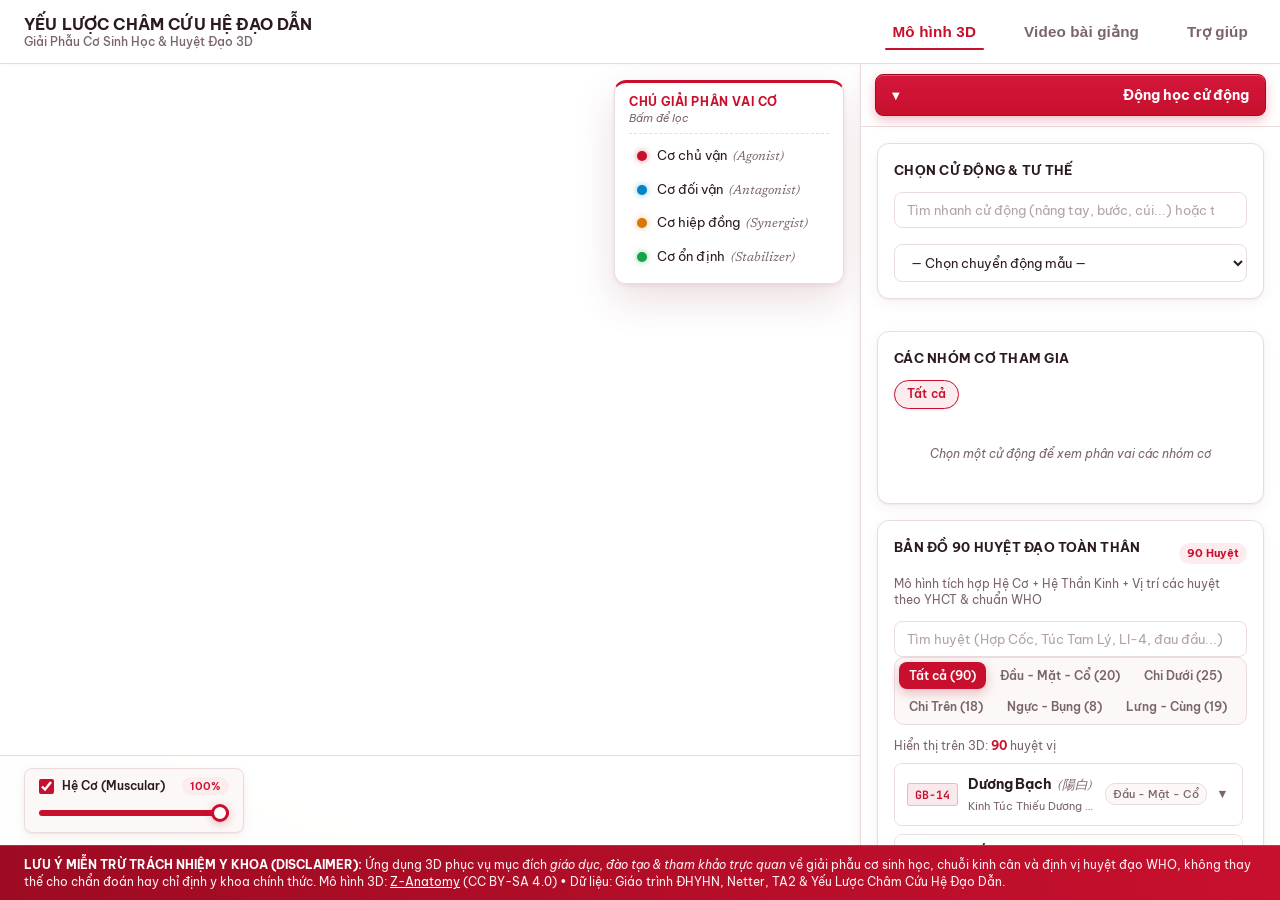
==== commit 0b6a8f00: "feat(ui): thong nhat template anatomy-theme, ho tro Landscape & Portrait, accordion huyet dao va fix" ====
--- a/03-Interactive-Web/muscle-movement-3d/index.html
+++ b/03-Interactive-Web/muscle-movement-3d/index.html
@@ -5,12 +5,13 @@
   <meta name="viewport" content="width=device-width, initial-scale=1.0">
   <title>Yếu lược châm cứu hệ đạo dẫn — Mô hình 3D & Video Bài Giảng</title>
   
-  <!-- Google Fonts: Plus Jakarta Sans, Cormorant Garamond (từ Lumen Eighty), Be Vietnam Pro & JetBrains Mono -->
+  <!-- Google Fonts: Be Vietnam Pro (UI), Newsreader (Latin giải phẫu), JetBrains Mono (Mã số/Chỉ số) -->
   <link rel="preconnect" href="https://fonts.googleapis.com">
   <link rel="preconnect" href="https://fonts.gstatic.com" crossorigin>
-  <link href="https://fonts.googleapis.com/css2?family=Cormorant+Garamond:ital,wght@0,500;0,600;1,500&family=Plus+Jakarta+Sans:wght@300;400;500;600;700&family=Be+Vietnam+Pro:ital,wght@0,300;0,400;0,500;0,600;0,700;1,400&family=JetBrains+Mono:wght@400;600&display=swap" rel="stylesheet">
-
-  <link rel="stylesheet" href="assets/css/theme.css?v=22.0">
+  <link href="https://fonts.googleapis.com/css2?family=Be+Vietnam+Pro:ital,wght@0,300;0,400;0,500;0,600;0,700;1,400&family=Newsreader:ital,wght@1,400;1,500;1,600&family=JetBrains+Mono:wght@400;600&display=swap" rel="stylesheet">
+
+  <link rel="stylesheet" href="assets/css/theme.css?v=27.0">
+  <link rel="stylesheet" href="assets/css/layout-portrait.css?v=27.0">
   <link rel="icon" href="data:,">
 
   <!-- Three.js via ES Module importmap (Local Bundle 100% Offline & Tốc độ cao) -->
@@ -25,28 +26,30 @@
   </script>
 </head>
 <body>
-
-  <!-- ===================== TOP HEADER & NAVIGATION BAR (LUMEN EIGHTY STYLE) ===================== -->
-  <header class="site-header" id="top-nav-bar">
+  <div id="app-container">
+
+  <!-- ===================== TOP HEADER & NAVIGATION BAR (UNIFIED ANATOMY THEME) ===================== -->
+  <header class="site-header app-header" id="top-nav-bar">
     <div class="header-inner">
       <a href="#section-3d-model" class="brand" id="brand-logo">
-        Yếu lược châm cứu hệ đạo dẫn
+        <span class="brand-title">YẾU LƯỢC CHÂM CỨU HỆ ĐẠO DẪN</span>
+        <span class="brand-sub">Giải Phẫu Cơ Sinh Học &amp; Huyệt Đạo 3D</span>
       </a>
 
       <nav class="main-nav" aria-label="Điều hướng chính">
         <ul class="nav-list">
           <li class="nav-item">
-            <button type="button" class="nav-link nav-tab-btn active is-active" id="nav-btn-3d" data-section="section-3d-model">
+            <button type="button" class="nav-link nav-tab nav-tab-btn active is-active" id="nav-btn-3d" data-section="section-3d-model">
               <span class="nav-tab-title">Mô hình 3D</span>
             </button>
           </li>
           <li class="nav-item">
-            <button type="button" class="nav-link nav-tab-btn" id="nav-btn-video" data-section="section-video-lectures">
+            <button type="button" class="nav-link nav-tab nav-tab-btn" id="nav-btn-video" data-section="section-video-lectures">
               <span class="nav-tab-title">Video bài giảng</span>
             </button>
           </li>
           <li class="nav-item">
-            <button type="button" class="nav-link nav-tab-btn" id="nav-btn-help" data-section="section-help">
+            <button type="button" class="nav-link nav-tab nav-tab-btn" id="nav-btn-help" data-section="section-help">
               <span class="nav-tab-title">Trợ giúp</span>
             </button>
           </li>
@@ -457,6 +460,31 @@
 
       </div>
     </aside>
+
+    <!-- MOBILE PORTRAIT PANEL TOGGLE BUTTON (Double Chevron Circle - Chỉ hiển thị ở Portrait Mobile) -->
+    <button type="button" id="portrait-panel-toggle" class="portrait-panel-toggle" aria-label="Mở bảng điều khiển" aria-expanded="false">
+      <svg class="portrait-toggle-icon icon-expand" viewBox="0 0 24 24" fill="none" stroke="currentColor" stroke-width="2.6" stroke-linecap="round" stroke-linejoin="round" aria-hidden="true">
+        <polyline points="17 16 12 11 7 16"></polyline>
+        <polyline points="17 10 12 5 7 10"></polyline>
+      </svg>
+      <svg class="portrait-toggle-icon icon-collapse" viewBox="0 0 24 24" fill="none" stroke="currentColor" stroke-width="2.6" stroke-linecap="round" stroke-linejoin="round" aria-hidden="true">
+        <polyline points="7 8 12 13 17 8"></polyline>
+        <polyline points="7 14 12 19 17 14"></polyline>
+      </svg>
+    </button>
+
+    <!-- MOBILE PORTRAIT FOCUSED 1/3 BOTTOM POPUP (Chi tiết cơ hoặc huyệt khi chạm trực tiếp trên 3D ở Portrait) -->
+    <aside id="portrait-detail-popup" class="portrait-detail-popup organ-drawer panel" aria-hidden="true">
+      <div class="drawer-header">
+        <div>
+          <span id="portrait-popup-badge" class="detail-badge-code" style="display:none;"></span>
+          <h2 id="portrait-popup-title" class="organ-title">Chi tiết giải phẫu</h2>
+          <div id="portrait-popup-sub" class="drawer-latin latin"></div>
+        </div>
+        <button type="button" id="portrait-popup-close" class="drawer-close-btn" title="Đóng">✕</button>
+      </div>
+      <div id="portrait-popup-content" class="drawer-scroll-body"></div>
+    </aside>
   </main>
 
   <!-- ===================== SECTION 2: VIDEO THUYẾT MINH BÀI GIẢNG ===================== -->
@@ -679,152 +707,66 @@
     </aside>
   </main>
 
-  <!-- ===================== SECTION 3: HƯỚNG DẪN & TRỢ GIÚP ĐIỀU HƯỚNG ===================== -->
+  <!-- ===================== SECTION 3: TRỢ GIÚP (HƯỚNG DẪN THAO TÁC) ===================== -->
   <main class="help-section-layout" id="section-help" style="display: none;">
     <div class="help-container">
       
       <!-- Header Banner -->
       <header class="help-header">
-        <span class="help-badge">HƯỚNG DẪN SỬ DỤNG &amp; ĐIỀU HƯỚNG ỨNG DỤNG</span>
-        <h1 class="help-title">Cẩm Nang Thao Tác Web App Y Khoa 3D</h1>
+        <span class="help-badge tag">HƯỚNG DẪN THAO TÁC</span>
+        <h1 class="help-title">Cách Điều Khiển Mô Hình 3D</h1>
         <p class="help-subtitle">
-          Tổng hợp chi tiết các thao tác điều khiển chuột, cảm ứng, chuyển đổi 3 chế độ khảo sát, tra cứu cử động &amp; khai thác bài giảng video.
+          Các thao tác cơ bản bằng chuột hoặc cảm ứng để xoay, phóng to và tra cứu giải phẫu – huyệt đạo 3D.
         </p>
       </header>
 
-      <!-- Grid of Help Guides -->
+      <!-- Grid of Help Guides (Rút gọn 2 cột đồng bộ anatomy-theme) -->
       <div class="help-grid">
 
-        <!-- Card 1: Thao tác điều khiển Mô hình 3D -->
-        <article class="help-card">
+        <!-- Card 1: Điều khiển góc nhìn 3D -->
+        <article class="help-card layer-card">
           <div class="help-card-header">
             <span class="help-step-number">01</span>
-            <h2 class="help-card-title">Thao Tác Điều Khiển Mô Hình 3D</h2>
-          </div>
-          <p class="help-card-desc">Khung nhìn 3D trực quan hỗ trợ đầy đủ các thao tác chuột và cảm ứng đa điểm:</p>
+            <h2 class="help-card-title">Điều Khiển Góc Nhìn 3D</h2>
+          </div>
           <ul class="help-feature-list">
             <li>
-              <div class="help-key-badge">Chuột Trái (Giữ &amp; Rê)</div>
-              <div class="help-feature-text"><strong>Xoay mô hình (Orbit 360°):</strong> Xoay không gian 3 chiều quanh trục cơ thể để khảo sát giải phẫu ở mọi góc độ.</div>
+              <div class="help-key-badge">Xoay 360°</div>
+              <div class="help-feature-text">Giữ và kéo <strong>chuột trái</strong>, hoặc <strong>vuốt 1 ngón tay</strong> trên màn hình.</div>
             </li>
             <li>
-              <div class="help-key-badge">Lăn Chuột Giữa (Cuộn)</div>
-              <div class="help-feature-text"><strong>Thu phóng (Zoom In / Out):</strong> Phóng to để quan sát chi tiết bám tận/nguyên ủy hoặc thu nhỏ để xem toàn thân.</div>
+              <div class="help-key-badge">Thu / Phóng</div>
+              <div class="help-feature-text">Cuộn <strong>con lăn chuột</strong>, hoặc <strong>chụm / mở 2 ngón tay</strong>.</div>
             </li>
             <li>
-              <div class="help-key-badge">Chuột Phải (Giữ &amp; Rê)</div>
-              <div class="help-feature-text"><strong>Tịnh tiến góc nhìn (Pan):</strong> Di chuyển tâm nhìn lên, xuống, sang trái hoặc sang phải (hoặc giữ phím <code>Shift</code> + Chuột Trái).</div>
+              <div class="help-key-badge">Di Chuyển Tâm Nhìn</div>
+              <div class="help-feature-text">Giữ và kéo <strong>chuột phải</strong> (hoặc <code>Shift</code> + chuột trái), hoặc <strong>kéo 2 ngón tay</strong>.</div>
             </li>
             <li>
-              <div class="help-key-badge">Rê Chuột &amp; Nhấp Chọn Cơ</div>
-              <div class="help-feature-text"><strong>Khảo sát giải phẫu:</strong> Rê chuột lên cơ/huyệt để xem tên nhanh; nhấp chọn để mở bảng hồ sơ giải phẫu chi tiết.</div>
+              <div class="help-key-badge">Xem Chi Tiết</div>
+              <div class="help-feature-text">Rê chuột hoặc <strong>chạm trực tiếp</strong> vào bắp cơ hoặc điểm huyệt trên 3D để xem hồ sơ giải phẫu và độ sâu châm kim.</div>
             </li>
           </ul>
         </article>
 
-        <!-- Card 2: Chuyển đổi 3 Chế độ Khảo sát -->
-        <article class="help-card">
+        <!-- Card 2: Chế độ, Bảng điều khiển & Điện thoại -->
+        <article class="help-card layer-card">
           <div class="help-card-header">
             <span class="help-step-number">02</span>
-            <h2 class="help-card-title">Chuyển Đổi 3 Chế Độ Khảo Sát</h2>
-          </div>
-          <p class="help-card-desc">Thanh menu màu đỏ ở đầu cột phải cho phép chuyển đổi linh hoạt giữa 3 chuyên đề:</p>
+            <h2 class="help-card-title">Chế Độ, Bộ Lọc &amp; Điện Thoại</h2>
+          </div>
           <ul class="help-feature-list">
             <li>
-              <div class="help-key-badge badge-mode">Động học cử động</div>
-              <div class="help-feature-text">Khảo sát cơ sinh học đại thể, phân vai cơ học (Chủ vận, Đối vận, Hiệp đồng, Ổn định) trong các cử động mẫu và chuỗi Đạo Dẫn.</div>
+              <div class="help-key-badge badge-mode">Chuyển 3 Chế Độ</div>
+              <div class="help-feature-text">Bấm thanh menu đỏ để chuyển giữa <strong>Động học cử động</strong>, <strong>Bản đồ huyệt đạo 3D</strong> và <strong>Châm cứu trị liệu</strong>.</div>
             </li>
             <li>
-              <div class="help-key-badge badge-mode">Bản đồ huyệt đạo 3D</div>
-              <div class="help-feature-text">Hệ thống 90 huyệt đạo toàn thân chuẩn WHO kết hợp Hệ Thần Kinh ngoại biên và Hệ Cơ bán trong suốt (10%).</div>
+              <div class="help-key-badge">Lọc &amp; Thẻ Huyệt</div>
+              <div class="help-feature-text">Bấm trực tiếp các mục trong bảng <strong>Chú giải</strong> trên 3D để lọc nhóm cơ; bấm từng huyệt để mở rộng thông tin xuống dưới.</div>
             </li>
             <li>
-              <div class="help-key-badge badge-mode">Châm cứu trị liệu</div>
-              <div class="help-feature-text">Phân tích hội chứng đau cân cơ (Myofascial Pain), cơ co rút đối ứng, đường truyền chuỗi Kinh Cân YHCT và các huyệt vị đặc trị.</div>
-            </li>
-          </ul>
-        </article>
-
-        <!-- Card 3: Thanh tìm kiếm mở rộng & Lọc Real-time -->
-        <article class="help-card">
-          <div class="help-card-header">
-            <span class="help-step-number">03</span>
-            <h2 class="help-card-title">Tìm Kiếm Cử Động Mở Rộng (Expandable Search)</h2>
-          </div>
-          <p class="help-card-desc">Thanh tìm kiếm thông minh tự động mở rộng và lọc dữ liệu đa chiều trong thời gian thực:</p>
-          <ul class="help-feature-list">
-            <li>
-              <div class="help-key-badge">Gõ từ khóa</div>
-              <div class="help-feature-text">Tìm kiếm đa năng: Hỗ trợ tiếng Việt có dấu/không dấu (ví dụ: <em>nang tay, buoc, cui, khop vai</em>), tiếng Anh, hoặc <strong>tên bất kỳ nhóm cơ nào</strong> (ví dụ: <em>cơ delta, cơ thang, cơ ngực</em>).</div>
-            </li>
-            <li>
-              <div class="help-key-badge">Phím Mũi Tên &amp; Enter</div>
-              <div class="help-feature-text">Dùng phím <code>↑</code> / <code>↓</code> để duyệt danh sách kết quả thả xuống và nhấn <code>Enter</code> để chọn ngay cử động.</div>
-            </li>
-            <li>
-              <div class="help-key-badge">Nút Xóa Nhanh ✕</div>
-              <div class="help-feature-text">Nhấp vào nút <code>✕</code> ở cạnh phải ô tìm kiếm để xóa trắng nội dung và hiển thị lại toàn bộ danh mục cử động.</div>
-            </li>
-          </ul>
-        </article>
-
-        <!-- Card 4: Lọc Phân Vai Cơ & Chú Giải Trực Quan -->
-        <article class="help-card">
-          <div class="help-card-header">
-            <span class="help-step-number">04</span>
-            <h2 class="help-card-title">Lọc Phân Vai Cơ &amp; Bảng Chú Giải (Legend)</h2>
-          </div>
-          <p class="help-card-desc">Khả năng tương tác hai chiều đồng bộ giữa mô hình 3D và danh sách thông tin:</p>
-          <ul class="help-feature-list">
-            <li>
-              <div class="help-key-badge">Bảng Chú Giải Trên 3D</div>
-              <div class="help-feature-text">Nhấp vào từng mục trong bảng <strong>Chú giải phân vai cơ</strong> (Cơ chủ vận, Cơ đối vận, Cơ hiệp đồng, Cơ ổn định) để lọc riêng nhóm cơ đó trên mô hình.</div>
-            </li>
-            <li>
-              <div class="help-key-badge">Tag Trạng Thái Bộ Lọc</div>
-              <div class="help-feature-text">Tag <code>[ Tất cả ]</code> ở đầu mục "Các nhóm cơ tham gia" sẽ cập nhật theo vai trò đang chọn. Nhấp vào Tag này bất kỳ lúc nào để quay lại trạng thái Tất cả.</div>
-            </li>
-            <li>
-              <div class="help-key-badge">Điều Chỉnh Lớp Giải Phẫu</div>
-              <div class="help-feature-text">Bật/tắt hoặc kéo thanh trượt điều chỉnh độ mờ của <strong>Hệ Cơ</strong> và <strong>Hệ Thần Kinh</strong> ở góc dưới bên trái khung nhìn 3D.</div>
-            </li>
-          </ul>
-        </article>
-
-        <!-- Card 5: Học Tập Video Bài Giảng Lâm Sàng -->
-        <article class="help-card">
-          <div class="help-card-header">
-            <span class="help-step-number">05</span>
-            <h2 class="help-card-title">Video Bài Giảng Thuyết Minh &amp; Transcript</h2>
-          </div>
-          <p class="help-card-desc">Trải nghiệm bài giảng đa phương tiện chuyên sâu:</p>
-          <ul class="help-feature-list">
-            <li>
-              <div class="help-key-badge">Chuyển Tab Video</div>
-              <div class="help-feature-text">Nhấp chọn tab <strong>Video bài giảng</strong> trên thanh điều hướng trên cùng. Ba tab con bên dưới gồm: <em>Tóm tắt sư phạm, Phân cảnh Micro-Shots, và Transcript phụ đề thời gian thực</em>.</div>
-            </li>
-            <li>
-              <div class="help-key-badge">Tối Ưu Hiệu Năng</div>
-              <div class="help-feature-text">Hệ thống tự động tạm dừng mô hình 3D khi bạn xem video bài giảng để dành toàn bộ năng lực xử lý phần cứng cho trải nghiệm phát mượt mà.</div>
-            </li>
-          </ul>
-        </article>
-
-        <!-- Card 6: Hỗ Trợ Đa Thiết Bị & Mẹo Sử Dụng -->
-        <article class="help-card">
-          <div class="help-card-header">
-            <span class="help-step-number">06</span>
-            <h2 class="help-card-title">Mẹo Sử Dụng &amp; Thiết Bị Khuyên Dùng</h2>
-          </div>
-          <p class="help-card-desc">Tối ưu hóa hiển thị cho học tập và giảng dạy lâm sàng:</p>
-          <ul class="help-feature-list">
-            <li>
-              <div class="help-key-badge">Trình Duyệt Khuyên Dùng</div>
-              <div class="help-feature-text">Tối ưu nhất trên Chrome, Edge, Safari hoặc Firefox phiên bản mới nhất hỗ trợ WebGL 2.0.</div>
-            </li>
-            <li>
-              <div class="help-key-badge">Màn Hình &amp; Độ Phân Giải</div>
-              <div class="help-feature-text">Ứng dụng tự động co giãn thích ứng (Responsive). Hiển thị trực quan nhất trên màn hình máy tính (Desktop/Laptop) hoặc máy tính bảng xoay ngang.</div>
+              <div class="help-key-badge">Trên Điện Thoại</div>
+              <div class="help-feature-text">Ở màn hình dọc, bấm <strong>nút mũi tên tròn đỏ–trắng</strong> ở góc dưới phải để mở bảng điều khiển toàn màn hình, hoặc chạm trực tiếp trên 3D để xem nhanh; xoay ngang máy để xem song song 2 cột.</div>
             </li>
           </ul>
         </article>
@@ -841,7 +783,7 @@
   </main>
 
   <!-- ===================== BOTTOM MEDICAL DISCLAIMER & FOOTER BAR ===================== -->
-  <footer class="medical-disclaimer-banner" role="contentinfo" aria-label="Cảnh báo miễn trừ trách nhiệm y khoa">
+  <footer class="medical-disclaimer-banner disclaimer" role="contentinfo" aria-label="Cảnh báo miễn trừ trách nhiệm y khoa">
     <div class="disclaimer-inner">
       <div class="disclaimer-text">
         <strong class="disclaimer-title">LƯU Ý MIỄN TRỪ TRÁCH NHIỆM Y KHOA (DISCLAIMER):</strong>
@@ -850,7 +792,9 @@
     </div>
   </footer>
 
-  <!-- App Entry Point (v19.0 cache bust) -->
-  <script type="module" src="app.js?v=22.0"></script>
+  </div><!-- /#app-container -->
+
+  <!-- App Entry Point (v27.0 cache bust) -->
+  <script type="module" src="app.js?v=27.0"></script>
 </body>
 </html>
--- a/03-Interactive-Web/muscle-movement-3d/assets/css/theme.css
+++ b/03-Interactive-Web/muscle-movement-3d/assets/css/theme.css
@@ -1,68 +1,74 @@
-/* ================================================================
-   THEME.CSS — Design System Trắng & Đỏ (White & Crimson Red)
-   Tham chiếu kiến trúc màu Hex & Typography từ:
-   Lumen Eighty Template (templatemo_628_lumen_eighty)
-   ================================================================ */
-
-/* === 1. TOKENS (Kế thừa từ templatemo_628_lumen_eighty & Chuẩn Y Khoa) === */
+/* ==========================================================
+   THEME.CSS — 3D Hệ Cơ Xương & Châm Cứu Y Học
+   Kế thừa kiến trúc màu sắc, chiều sâu & hiệu ứng từ:
+   anatomy-theme.css (3D Hệ Tiêu Hóa Người — Medical White & Red Theme)
+   ========================================================== */
+
+@import url("https://fonts.googleapis.com/css2?family=Be+Vietnam+Pro:ital,wght@0,300;0,400;0,500;0,600;0,700;1,400&family=Newsreader:ital,wght@1,400;1,500;1,600&family=JetBrains+Mono:wght@400;600&display=swap");
+
 :root {
-  /* Lumen Eighty Core Palette */
-  --bg-pure-white: #FFFFFF;      /* Absolute crisp pure white base */
-  --surface-diagonal: #FFF5F5;   /* Pale crimson-white tint for subtle sections */
-  --surface-ice: #E0F2FE;        /* Original Lumen ice accent */
-  --text-ink: #1B1B24;           /* Cool midnight ink, never pure black */
-  --text-muted: #68717C;         /* Cool slate grey for captions and secondary text */
-  --accent-crimson: #C92A2A;     /* Bold crimson for active tabs, mode header, disclaimer & buttons */
-  --accent-crimson-hover: #A61E1E;
-  --accent-crimson-light: #E03131;
-  --accent-violet: #9B72CB;      /* Soft violet for secondary editorial accents */
-  --hover-crimson: #FFF0F0;      /* Soft blush tint for interactive hover states */
-  --hover-ice: #CDE8FC;
-  --border-delicate: #D6E4EF;    /* Delicate architectural border */
-  --border-ink: #1B1B24;         /* Structural divider line matching mockup */
-  --crimson-tint: rgba(201, 42, 42, 0.08);
-  --violet-tint: rgba(155, 114, 203, 0.10);
-  --ease-out-expo: cubic-bezier(0.16, 1, 0.3, 1);
-  --ease-soft: cubic-bezier(0.4, 0.14, 0.3, 1);
-
-  /* Fonts from Lumen Eighty + Vietnamese Medical Support */
-  --font-ui: 'Plus Jakarta Sans', 'Be Vietnam Pro', -apple-system, BlinkMacSystemFont, 'Segoe UI', sans-serif;
-  --font-editorial: 'Cormorant Garamond', Georgia, serif;
-  --font-main: var(--font-ui);
-  --font-mono: 'JetBrains Mono', 'Cascadia Code', monospace;
-  --header-h: 68px;
-
-  /* App Semantic Variables mapped to White & Red Theme */
-  --bg: var(--bg-pure-white);
-  --bg-deep: #F8FAFC;
-  --card: var(--bg-pure-white);
-  --card-hover: var(--hover-crimson);
-  --border: var(--border-delicate);
-  --text: var(--text-ink);
-  --text-secondary: #475569;
-  --muted: var(--text-muted);
-
-  /* Medical Role Colors (Preserved for 3D Anatomical Accuracy) */
-  --red: #C92A2A;
-  --cyan: #0284c7;
-  --amber: #d97706;
-  --green: #16a34a;
-  --purple: #7c3aed;
-
-  --role-agonist: #ef4444;
+  /* anatomy-theme.css Core Palette */
+  --white: #ffffff;
+  --paper: #fbf8f7;          /* page / canvas surround / subtle card backgrounds */
+  --blush: #fdecee;          /* hover + selected fills, delicate crimson-rose blush */
+  --line: #eadcde;           /* hairlines, architectural borders with warm rose tone */
+  --ink: #2b1b1e;            /* rich warm midnight burgundy-ink body text */
+  --ink-soft: #7a6568;       /* rose-tinted cool secondary slate text */
+  --red: #c8102e;            /* primary medical arterial crimson red */
+  --red-deep: #9d0b22;       /* pressed, deep burgundy red for active / gradient ends */
+  --red-glow: rgba(200, 16, 46, 0.28); /* luminous surgical highlight aura */
+
+  /* Shape + Depth */
+  --r-sm: 8px;
+  --r-md: 12px;
+  --r-lg: 18px;
+  --shadow-1: 0 1px 2px rgba(120, 20, 35, 0.06), 0 4px 14px rgba(120, 20, 35, 0.06);
+  --shadow-2: 0 2px 4px rgba(120, 20, 35, 0.08), 0 16px 40px rgba(120, 20, 35, 0.14);
+
+  /* Motion */
+  --ease: cubic-bezier(0.22, 0.8, 0.28, 1);
+  --fast: 140ms;
+  --med: 280ms;
+
+  /* Typography */
+  --font-ui: "Be Vietnam Pro", system-ui, -apple-system, sans-serif;
+  --font-latin: "Newsreader", Georgia, serif;
+  --font-mono: "JetBrains Mono", monospace;
+  --header-h: 64px;
+
+  /* Mapped Semantic Tokens */
+  --bg-pure-white: var(--white);
+  --bg: var(--white);
+  --bg-deep: var(--paper);
+  --card: var(--white);
+  --card-hover: var(--blush);
+  --border: var(--line);
+  --border-delicate: var(--line);
+  --border-ink: var(--line);
+  --text: var(--ink);
+  --text-ink: var(--ink);
+  --text-secondary: var(--ink-soft);
+  --text-muted: var(--ink-soft);
+  --muted: var(--ink-soft);
+  --accent-crimson: var(--red);
+  --accent-crimson-hover: var(--red-deep);
+  --hover-crimson: var(--blush);
+  --crimson-tint: rgba(200, 16, 46, 0.08);
+
+  /* Anatomical Role Colors */
+  --role-agonist: #c8102e;
   --role-antagonist: #0284c7;
-  --role-synergist: #f59e0b;
-  --role-stabilizer: #10b981;
-
-  /* Spacing & Sharp Architectural Radius */
+  --role-synergist: #d97706;
+  --role-stabilizer: #16a34a;
+
   --gap: 16px;
-  --radius: 4px;
-  --radius-sm: 2px;
-}
-
-/* Chế độ Sáng Chuẩn Y Khoa (White & Crimson Red) duy nhất */
-
-/* === 2. GLOBAL RESET & BASE === */
+  --radius: var(--r-md);
+  --radius-sm: var(--r-sm);
+}
+
+/* ==========================================================
+   2. GLOBAL RESET & BASE
+   ========================================================== */
 *, *::before, *::after {
   box-sizing: border-box;
   margin: 0;
@@ -70,75 +76,110 @@
 }
 
 html {
-  font-size: 15px;
+  font-size: 14.5px;
   scroll-behavior: smooth;
   -webkit-font-smoothing: antialiased;
   -moz-osx-font-smoothing: grayscale;
-  text-rendering: optimizeLegibility;
 }
 
 body {
+  margin: 0;
   font-family: var(--font-ui);
-  background: var(--bg-pure-white);
-  color: var(--text-ink);
-  min-height: 100vh;
+  font-size: 14px;
+  line-height: 1.55;
+  color: var(--ink);
+  background: radial-gradient(60% 55% at 50% 48%, #ffffff 0%, var(--paper) 70%, #f4ecea 100%);
+  height: 100vh;
+  height: 100dvh;
+  width: 100vw;
+  overflow: hidden;
+  user-select: none;
+}
+
+#app-container {
   display: flex;
   flex-direction: column;
-  line-height: 1.6;
-  overflow-x: hidden;
-}
-
-a {
-  color: var(--accent-crimson);
-  text-decoration: none;
-  transition: color 0.35s var(--ease-out-expo);
-}
-a:hover {
-  color: var(--accent-crimson-hover);
-}
-
-button {
-  font-family: var(--font-ui);
-  cursor: pointer;
-}
-
+  width: 100%;
+  height: 100vh;
+  height: 100dvh;
+  overflow: hidden;
+  background: transparent;
+}
+
+/* Keyboard accessibility focus */
 :focus-visible {
-  outline: 2px solid var(--accent-crimson);
+  outline: 2px solid var(--red);
   outline-offset: 2px;
-}
-
-/* === 3. TOP SITE HEADER (LUMEN EIGHTY + MOCKUP LAYOUT) === */
-.site-header {
-  position: sticky;
-  top: 0;
+  border-radius: var(--r-sm);
+}
+
+/* Scrollbars */
+* {
+  scrollbar-width: thin;
+  scrollbar-color: #e3c6ca transparent;
+}
+::-webkit-scrollbar {
+  width: 7px;
+  height: 7px;
+}
+::-webkit-scrollbar-thumb {
+  background: #e3c6ca;
+  border-radius: 99px;
+}
+::-webkit-scrollbar-thumb:hover {
+  background: var(--red);
+}
+
+/* ==========================================================
+   3. TOP SITE HEADER & NAVIGATION TABS
+   ========================================================== */
+.site-header,
+.app-header {
+  position: relative;
+  flex-shrink: 0;
   z-index: 200;
-  background: var(--bg-pure-white);
-  border-bottom: 2px solid var(--border-ink);
   height: var(--header-h);
-  flex-shrink: 0;
+  background: var(--white);
+  border-bottom: 1px solid var(--line);
+  box-shadow: 0 1px 4px rgba(120, 20, 35, 0.04);
 }
 
 .header-inner {
+  max-width: 1720px;
   height: 100%;
-  width: 100%;
-  padding: 0 32px;
+  margin: 0 auto;
+  padding: 0 24px;
   display: flex;
   align-items: center;
   justify-content: space-between;
-  gap: 24px;
+  gap: 28px;
 }
 
 .brand {
   font-family: var(--font-ui);
-  font-weight: 600;
-  font-size: 1.3rem;
-  letter-spacing: -0.01em;
-  color: var(--text-ink);
-  white-space: nowrap;
-  transition: color 0.35s var(--ease-out-expo);
-}
-.brand:hover {
-  color: var(--accent-crimson);
+  font-weight: 700;
+  color: var(--ink);
+  text-decoration: none;
+  display: flex;
+  flex-direction: column;
+  justify-content: center;
+  line-height: 1.15;
+  transition: color var(--fast);
+}
+.brand-title {
+  font-weight: 700;
+  font-size: 16px;
+  letter-spacing: 0.01em;
+  color: var(--ink);
+}
+.brand-sub {
+  font-size: 11.5px;
+  font-weight: 500;
+  color: var(--ink-soft);
+  margin-top: 2px;
+}
+.brand:hover .brand-title {
+  color: var(--red);
 }
 
 .main-nav {
@@ -150,7 +191,7 @@
 .nav-list {
   display: flex;
   list-style: none;
-  gap: 40px;
+  gap: 32px;
   align-items: center;
   height: 100%;
 }
@@ -168,92 +209,88 @@
   align-items: center;
   justify-content: center;
   padding: 10px 8px;
-  font-size: 1.15rem;
-  font-weight: 500;
+  font-size: 1.05rem;
+  font-weight: 600;
   letter-spacing: 0.01em;
-  color: var(--text-ink);
+  color: var(--ink-soft);
   background: transparent;
   border: none;
-  border-radius: 0;
-  box-shadow: none;
-  transition: color 0.35s var(--ease-out-expo);
-}
-
+  cursor: pointer;
+  transition: color var(--fast);
+}
 .nav-link.nav-tab-btn:hover {
-  color: var(--accent-crimson);
-  background: transparent;
-  transform: none;
-}
-
+  color: var(--ink);
+}
 .nav-link.nav-tab-btn.active,
 .nav-link.nav-tab-btn.is-active {
-  color: var(--text-ink);
-  font-weight: 600;
-  background: transparent;
-  box-shadow: none;
-}
-
-.nav-link.nav-tab-btn.active .nav-tab-title,
-.nav-link.nav-tab-btn.is-active .nav-tab-title {
-  color: inherit;
-}
-
-/* Gạch chân màu đỏ khi menu được chọn (theo đúng hình minh họa) */
+  color: var(--red);
+  font-weight: 700;
+}
+
+/* Signature animated underline growing from center */
+.nav-link.nav-tab-btn::after {
+  content: "";
+  position: absolute;
+  left: 50%;
+  right: 50%;
+  bottom: 0;
+  height: 2.5px;
+  background: var(--red);
+  border-radius: 2px;
+  transition: left var(--med) var(--ease), right var(--med) var(--ease);
+}
 .nav-link.nav-tab-btn.active::after,
 .nav-link.nav-tab-btn.is-active::after {
-  content: '';
-  position: absolute;
-  left: -4px;
-  right: -4px;
-  bottom: 4px;
-  height: 3.5px;
-  background: var(--accent-crimson);
-  border-radius: 2px;
-}
-
-/* === 4. MAIN WORKSPACE LAYOUT (2 COLUMNS WITH VERTICAL DIVIDER) === */
+  left: 0;
+  right: 0;
+}
+
+/* ==========================================================
+   4. MAIN WORKSPACE LAYOUT (2 COLUMNS)
+   ========================================================== */
 .app-layout {
   display: grid;
-  grid-template-columns: 1fr 430px;
+  grid-template-columns: 1fr 420px;
   gap: 0;
   width: 100%;
-  flex: 1;
-  min-height: calc(100vh - var(--header-h) - 48px);
-  background: var(--bg-pure-white);
-}
-
-/* LEFT COLUMN: 3D Viewport + Control Bar */
+  flex: 1 1 auto;
+  min-height: 0;
+  overflow: hidden;
+  background: transparent;
+}
+
 .viewport-column {
   display: flex;
   flex-direction: column;
-  background: var(--bg-pure-white);
+  background: transparent;
   position: relative;
-  min-height: 560px;
+  min-height: 0;
+  height: 100%;
+  overflow: hidden;
 }
 
 .viewport-card {
-  flex: 1;
+  position: relative;
+  flex: 1 1 auto;
   display: flex;
   flex-direction: column;
-  border: none;
-  border-radius: 0;
+  min-height: 0;
+  background: transparent;
   overflow: hidden;
-  background: var(--bg-pure-white);
-  position: relative;
 }
 
 .three-container {
   position: relative;
   width: 100%;
-  flex: 1;
-  min-height: 480px;
-  background: var(--bg-pure-white);
+  flex: 1 1 auto;
+  min-height: 0;
+  background: transparent;
   cursor: grab;
+  touch-action: none;
 }
 .three-container:active {
   cursor: grabbing;
 }
-
 .three-container canvas {
   display: block;
   width: 100% !important;
@@ -264,221 +301,201 @@
 .loading-overlay {
   position: absolute;
   inset: 0;
+  z-index: 50;
+  background: rgba(251, 248, 247, 0.94);
+  backdrop-filter: blur(6px);
   display: flex;
   flex-direction: column;
   align-items: center;
   justify-content: center;
-  background: rgba(255, 255, 255, 0.92);
-  z-index: 10;
+  gap: 16px;
+  color: var(--ink);
+  font-weight: 600;
+  font-size: 14px;
 }
 .spinner {
-  width: 44px;
-  height: 44px;
-  border: 3px solid var(--border-delicate);
-  border-top-color: var(--accent-crimson);
+  width: 36px;
+  height: 36px;
+  border: 3px solid var(--line);
+  border-top-color: var(--red);
   border-radius: 50%;
-  animation: spin 0.9s linear infinite;
-}
-
+  animation: spin 0.8s linear infinite;
+}
 @keyframes spin {
   to { transform: rotate(360deg); }
 }
 
-.loading-overlay p {
-  margin-top: 12px;
-  color: var(--text-ink);
-  font-weight: 500;
-  font-size: 0.9rem;
-}
-
-/* Hover Tooltip on 3D Model */
+/* Hover tooltip on 3D Model */
 .hover-tooltip {
   position: absolute;
+  z-index: 40;
+  padding: 6px 12px;
+  font-size: 12px;
+  font-weight: 600;
+  color: var(--white);
+  background: rgba(43, 27, 30, 0.90);
+  backdrop-filter: blur(4px);
+  border-radius: var(--r-sm);
+  box-shadow: var(--shadow-1);
   pointer-events: none;
-  background: var(--bg-pure-white);
-  border: 1.5px solid var(--accent-crimson);
-  border-radius: var(--radius-sm);
-  padding: 6px 12px;
-  font-size: 0.82rem;
-  font-weight: 600;
-  color: var(--text-ink);
-  white-space: nowrap;
-  z-index: 25;
-  box-shadow: 0 8px 20px rgba(27, 27, 36, 0.12);
-  transform: translate(-50%, -125%);
-}
-
-/* === 5. FLOATING LEGEND BOX IN TOP-RIGHT OF 3D VIEWPORT === */
+  transform: translate(-50%, -120%);
+  transition: opacity var(--fast);
+}
+
+/* ==========================================================
+   5. FLOATING VIEWPORT LEGEND CARDS (FROSTED CALLOUT STYLE)
+   ========================================================== */
 .viewport-legend-card {
   position: absolute;
-  top: 20px;
-  right: 20px;
-  z-index: 15;
-  pointer-events: auto;
+  top: 16px;
+  right: 16px;
+  z-index: 25;
+  flex-direction: column;
+  align-items: stretch;
+  min-width: 230px;
+  max-width: 290px;
+  padding: 12px 14px;
   background: rgba(255, 255, 255, 0.96);
   backdrop-filter: blur(8px);
   -webkit-backdrop-filter: blur(8px);
-  border: 2px solid var(--border-ink);
-  border-radius: 0;
-  padding: 14px 16px;
-  box-shadow: 0 12px 28px rgba(27, 27, 36, 0.08);
-  display: flex;
-  flex-direction: column;
+  border: 1px solid var(--line);
+  border-top: 3.5px solid var(--red);
+  border-radius: var(--r-md);
+  box-shadow: var(--shadow-2);
+  animation: panel-in var(--med) var(--ease) both;
+}
+
+.viewport-legend-card[style*="display: none"],
+.viewport-legend-card[style*="display:none"] {
+  display: none !important;
+}
+
+.viewport-legend-card:not([style*="display: none"]):not([style*="display:none"]) {
+  display: flex !important;
+  flex-direction: column !important;
+}
+
+@keyframes panel-in {
+  from { opacity: 0; transform: translateY(-8px); }
+  to   { opacity: 1; transform: none; }
+}
+
+.viewport-legend-header {
+  display: flex !important;
+  flex-direction: column !important;
+  align-items: flex-start !important;
+  justify-content: flex-start !important;
+  gap: 2px;
+  padding-bottom: 8px;
+  margin-bottom: 8px;
+  border-bottom: 1px dashed var(--line);
+  width: 100%;
+}
+.viewport-legend-title {
+  font-size: 11.5px;
+  font-weight: 700;
+  color: var(--red);
+  text-transform: uppercase;
+  letter-spacing: 0.6px;
+  line-height: 1.3;
+  display: block;
+}
+.viewport-legend-hint {
+  font-size: 10.5px;
+  color: var(--ink-soft);
+  font-style: italic;
+  line-height: 1.25;
+  display: block;
+}
+
+.viewport-legend-list {
+  display: flex !important;
+  flex-direction: column !important;
+  gap: 5px;
+  width: 100%;
+}
+.viewport-legend-card.is-legend-collapsed .viewport-legend-list {
+  display: none !important;
+}
+.viewport-legend-card.is-legend-collapsed .viewport-legend-header {
+  margin-bottom: 0;
+  padding-bottom: 0;
+  border-bottom: 0;
+}
+.viewport-legend-item {
+  display: flex;
+  align-items: center;
   gap: 10px;
-  min-width: 235px;
+  padding: 5px 8px;
+  border-radius: var(--r-sm);
+  cursor: pointer;
+  transition: background var(--fast), transform var(--fast);
   user-select: none;
-  transition: all 0.25s var(--ease-out-expo);
-}
-.viewport-legend-header {
-  display: flex;
-  justify-content: space-between;
-  align-items: center;
-  border-bottom: 1px solid var(--border-delicate);
-  padding-bottom: 8px;
-}
-
-.viewport-legend-title {
-  font-size: 0.82rem;
-  font-weight: 700;
-  letter-spacing: 0.04em;
-  color: var(--accent-crimson);
-  text-transform: uppercase;
-}
-
-.viewport-legend-hint {
-  font-size: 0.72rem;
-  color: var(--text-muted);
-  font-weight: 500;
-}
-
-.viewport-legend-list {
-  display: flex;
-  flex-direction: column;
-  gap: 6px;
-}
-
-.viewport-legend-item {
-  display: flex;
-  align-items: center;
-  gap: 10px;
-  padding: 6px 8px;
-  border-radius: var(--radius-sm);
-  font-size: 0.82rem;
-  color: var(--text-ink);
-  cursor: pointer;
-  transition: all 0.2s var(--ease-out-expo);
-  border: 1px solid transparent;
-}
-
+}
 .viewport-legend-item:hover {
-  background: var(--hover-crimson);
-  border-color: rgba(201, 42, 42, 0.25);
-}
-
+  background: var(--blush);
+  transform: translateX(2px);
+}
 .viewport-legend-item.active {
-  background: var(--crimson-tint);
-  border-color: var(--accent-crimson);
-  font-weight: 700;
-  color: var(--accent-crimson);
+  background: var(--blush);
+  border-left: 3px solid var(--red);
+  padding-left: 7px;
+  font-weight: 600;
 }
 
 .viewport-legend-dot {
-  width: 11px;
-  height: 11px;
+  width: 10px;
+  height: 10px;
   border-radius: 50%;
   flex-shrink: 0;
-  transition: transform 0.2s var(--ease-out-expo);
-}
-.viewport-legend-item:hover .viewport-legend-dot {
-  transform: scale(1.2);
-}
-
-.dot-agonist {
-  background: #ef4444;
-  box-shadow: 0 0 6px rgba(239, 68, 68, 0.65);
-}
-.dot-antagonist {
-  background: #0284c7;
-  box-shadow: 0 0 6px rgba(2, 132, 199, 0.65);
-}
-.dot-synergist {
-  background: #f59e0b;
-  box-shadow: 0 0 6px rgba(245, 158, 11, 0.65);
-}
-.dot-stabilizer {
-  background: #10b981;
-  box-shadow: 0 0 6px rgba(16, 185, 129, 0.65);
-}
+}
+.dot-agonist { background: var(--role-agonist); box-shadow: 0 0 6px rgba(200, 16, 46, 0.5); }
+.dot-antagonist { background: var(--role-antagonist); box-shadow: 0 0 6px rgba(2, 132, 199, 0.5); }
+.dot-synergist { background: var(--role-synergist); box-shadow: 0 0 6px rgba(217, 119, 6, 0.5); }
+.dot-stabilizer { background: var(--role-stabilizer); box-shadow: 0 0 6px rgba(22, 163, 74, 0.5); }
+.dot-acupoint-marker { background: #e11d48; box-shadow: 0 0 8px #e11d48; }
+.dot-pain { background: #ef4444; box-shadow: 0 0 6px #ef4444; }
+.dot-chain { background: #f59e0b; box-shadow: 0 0 6px #f59e0b; }
+.dot-antagonist-tight { background: #0284c7; box-shadow: 0 0 6px #0284c7; }
 
 .viewport-legend-name {
-  flex: 1;
-  white-space: nowrap;
+  font-size: 12.5px;
+  color: var(--ink);
+  line-height: 1.35;
 }
 .viewport-legend-name em {
-  font-size: 0.74rem;
-  color: var(--text-muted);
+  font-family: var(--font-latin);
   font-style: italic;
+  color: var(--ink-soft);
+  font-size: 13px;
   margin-left: 3px;
 }
-
-.viewport-legend-therapy {
-  min-width: 265px;
-  max-width: 320px;
-}
-.legend-item-therapy {
-  align-items: flex-start;
-  padding: 6px 8px;
-  gap: 10px;
-}
-.legend-text-col {
-  display: flex;
-  flex-direction: column;
-  gap: 2px;
-  flex: 1;
-}
 .legend-criterion {
-  font-size: 0.7rem;
-  color: var(--text-muted);
-  line-height: 1.3;
-}
-.dot-pain {
-  background: #dc2626;
-  box-shadow: 0 0 6px rgba(220, 38, 38, 0.7);
-  margin-top: 4px;
-}
-.dot-chain {
-  background: #f59e0b;
-  box-shadow: 0 0 6px rgba(245, 158, 11, 0.7);
-  margin-top: 4px;
-}
-.dot-antagonist-tight {
-  background: #0284c7;
-  box-shadow: 0 0 6px rgba(2, 132, 199, 0.7);
-  margin-top: 4px;
-}
-.dot-acupoint-marker {
-  background: #ef4444;
-  border: 2px solid #facc15;
-  box-shadow: 0 0 6px rgba(250, 204, 21, 0.85);
-  margin-top: 3px;
-}
-
-/* === 6. BOTTOM CONTROL BAR OF 3D VIEWPORT === */
+  display: block;
+  font-size: 10.5px;
+  color: var(--ink-soft);
+  line-height: 1.25;
+}
+
+/* ==========================================================
+   6. BOTTOM CONTROL BAR OF 3D VIEWPORT (SIGNATURE LAYER SLIDERS)
+   ========================================================== */
 .control-bar {
   display: flex;
   flex-wrap: wrap;
   align-items: center;
-  justify-content: space-between;
-  gap: 14px;
+  justify-content: flex-start;
+  gap: 16px;
   padding: 12px 24px;
-  background: var(--bg-pure-white);
-  border-top: 1px solid var(--border-delicate);
+  background: rgba(255, 255, 255, 0.94);
+  backdrop-filter: blur(8px);
+  border-top: 1px solid var(--line);
 }
 
 .layers-control-grid {
   display: flex;
   flex-wrap: wrap;
-  gap: 14px;
+  gap: 16px;
   flex: 1;
 }
 
@@ -487,1921 +504,283 @@
   flex-direction: column;
   gap: 6px;
   padding: 8px 14px;
-  min-width: 210px;
-  background: var(--bg-deep);
-  border: 1px solid var(--border-delicate);
-  border-radius: var(--radius-sm);
-  transition: border-color 0.25s var(--ease-out-expo);
+  min-width: 220px;
+  background: var(--paper);
+  border: 1px solid var(--line);
+  border-radius: var(--r-sm);
+  box-shadow: var(--shadow-1);
+  transition: border-color var(--fast), box-shadow var(--med);
 }
 .layer-control-card:hover {
-  border-color: var(--accent-crimson);
+  border-color: var(--line);
+  box-shadow: var(--shadow-2);
 }
 
 .layer-header {
   display: flex;
+  align-items: center;
   justify-content: space-between;
-  align-items: center;
-  gap: 10px;
 }
 
 .toggle-label {
   display: flex;
   align-items: center;
-  gap: 7px;
-  font-size: 0.82rem;
-  font-weight: 600;
-  color: var(--text-ink);
+  gap: 8px;
   cursor: pointer;
   user-select: none;
 }
-
 .toggle-label input[type="checkbox"] {
-  accent-color: var(--accent-crimson);
+  accent-color: var(--red);
   width: 15px;
   height: 15px;
   cursor: pointer;
 }
-
 .layer-title {
-  color: var(--text-ink);
-  font-size: 0.82rem;
-}
-
+  font-size: 12px;
+  font-weight: 600;
+  color: var(--ink);
+}
+
+/* Signature Percentage Badge */
+.slider-num {
+  padding: 2px 8px;
+  font: 600 11px var(--font-ui);
+  font-variant-numeric: tabular-nums;
+  color: var(--red);
+  background: var(--blush);
+  border-radius: 99px;
+}
+
+/* Signature Layer Slider */
 .slider-wrapper {
   display: flex;
   align-items: center;
-  width: 100%;
-}
-
+}
 .slider {
   -webkit-appearance: none;
   appearance: none;
   width: 100%;
-  height: 5px;
-  background: var(--border-delicate);
-  border-radius: 2px;
-  outline: none;
+  height: 22px;
+  background: transparent;
+  cursor: pointer;
+}
+.slider::-webkit-slider-runnable-track {
+  height: 6px;
+  border-radius: 99px;
+  background: linear-gradient(90deg, var(--red) var(--progress, 100%), var(--line) var(--progress, 100%));
+}
+.slider::-moz-range-track {
+  height: 6px;
+  border-radius: 99px;
+  background: var(--line);
+}
+.slider::-moz-range-progress {
+  height: 6px;
+  border-radius: 99px;
+  background: var(--red);
 }
 .slider::-webkit-slider-thumb {
   -webkit-appearance: none;
+  width: 18px;
+  height: 18px;
+  margin-top: -6px;
+  background: var(--white);
+  border: 3px solid var(--red);
+  border-radius: 50%;
+  box-shadow: 0 2px 8px var(--red-glow);
+  transition: transform var(--fast) var(--ease), box-shadow var(--med);
+}
+.slider::-moz-range-thumb {
   width: 14px;
   height: 14px;
+  background: var(--white);
+  border: 3px solid var(--red);
   border-radius: 50%;
-  background: var(--accent-crimson);
-  cursor: pointer;
-  transition: transform 0.2s var(--ease-out-expo);
-}
-.slider::-webkit-slider-thumb:hover {
+}
+.slider:hover::-webkit-slider-thumb {
   transform: scale(1.15);
 }
-
-.slider-num {
-  font-size: 0.75rem;
-  font-family: var(--font-mono);
-  color: var(--accent-crimson);
-  font-weight: 600;
-}
-
-.control-actions {
-  display: flex;
-  align-items: center;
-  gap: 10px;
-}
-
-.btn {
-  padding: 8px 16px;
-  border-radius: var(--radius-sm);
-  border: 1px solid var(--border-delicate);
-  background: var(--bg-pure-white);
-  color: var(--text-ink);
-  font-size: 0.82rem;
-  font-weight: 600;
-  letter-spacing: 0.02em;
-  cursor: pointer;
-  transition: all 0.3s var(--ease-out-expo);
-}
-.btn:hover {
-  background: var(--accent-crimson);
-  border-color: var(--accent-crimson);
-  color: #FFFFFF;
-}
-
-.btn-icon {
-  background: transparent;
-  border: 1px solid transparent;
-  color: var(--text-muted);
-  font-size: 1rem;
-  cursor: pointer;
-  padding: 4px 8px;
-  border-radius: var(--radius-sm);
-  transition: all 0.2s;
-}
-.btn-icon:hover {
-  color: var(--accent-crimson);
-  border-color: var(--border-delicate);
-  background: var(--hover-crimson);
-}
-
-/* === 7. RIGHT COLUMN: INFO PANEL & RED MODE DROPDOWN BAR === */
+.slider:active::-webkit-slider-thumb {
+  transform: scale(1.22);
+  box-shadow: 0 0 0 6px var(--red-glow);
+}
+
+/* ==========================================================
+   7. RIGHT COLUMN: INFO PANEL & RED MODE DROPDOWN BAR
+   ========================================================== */
 .info-column {
   display: flex;
   flex-direction: column;
-  border-left: 2px solid var(--border-ink);
-  background: var(--bg-pure-white);
-  height: calc(100vh - var(--header-h) - 48px);
-  min-height: 560px;
+  background: var(--white);
+  border-left: 1px solid var(--line);
+  box-shadow: var(--shadow-1);
+  height: 100%;
+  min-height: 0;
   overflow: hidden;
-}
-
-/* Red Mode Selector Dropdown Header (Matching Mockup Image) */
+  position: relative;
+  z-index: 10;
+}
+
 .mode-dropdown-bar {
   position: relative;
-  width: 100%;
-  border-bottom: 2px solid var(--border-ink);
-  z-index: 60;
-  flex-shrink: 0;
+  background: var(--white);
+  border-bottom: 1px solid var(--line);
+  padding: 10px 14px;
+  z-index: 100;
 }
 
 .mode-dropdown-trigger {
   width: 100%;
-  padding: 14px 20px;
-  background: var(--accent-crimson);
-  color: #FFFFFF;
-  border: none;
-  display: flex;
-  align-items: center;
-  gap: 12px;
-  font-family: var(--font-ui);
-  font-size: 1.05rem;
-  font-weight: 600;
-  letter-spacing: 0.01em;
-  text-align: left;
+  display: flex;
+  align-items: center;
+  justify-content: space-between;
+  padding: 11px 16px;
+  background: linear-gradient(180deg, #d4163a 0%, var(--red) 100%);
+  border: 1px solid var(--red-deep);
+  border-radius: var(--r-sm);
+  color: var(--white);
+  font: 700 13.5px var(--font-ui);
   cursor: pointer;
-  transition: background 0.35s var(--ease-out-expo);
-}
-
+  box-shadow: 0 1px 0 rgba(255, 255, 255, 0.25) inset, 0 4px 12px var(--red-glow);
+  transition: all var(--fast) var(--ease);
+}
 .mode-dropdown-trigger:hover {
-  background: var(--accent-crimson-hover);
-}
-
+  background: linear-gradient(180deg, #dc1a40 0%, #cf1230 100%);
+  box-shadow: 0 1px 0 rgba(255, 255, 255, 0.25) inset, 0 6px 18px var(--red-glow);
+  transform: translateY(-1px);
+}
 .mode-dropdown-arrow {
-  font-size: 0.8rem;
-  line-height: 1;
-  transition: transform 0.35s var(--ease-out-expo);
-  display: inline-flex;
-  align-items: center;
-  justify-content: center;
-}
-
+  font-size: 10px;
+  transition: transform var(--fast);
+}
 .mode-dropdown-bar.drop-open .mode-dropdown-arrow {
   transform: rotate(180deg);
 }
 
-.mode-dropdown-current {
-  flex: 1;
-}
-
-/* Dropdown List (Lumen Eighty Smooth Dropdown Animation) */
 .mode-dropdown-menu {
   position: absolute;
-  top: calc(100% + 2px);
-  left: 0;
-  right: 0;
+  top: calc(100% - 2px);
+  left: 14px;
+  right: 14px;
+  background: var(--white);
+  border: 1px solid var(--line);
+  border-top: 2px solid var(--red);
+  border-radius: 0 0 var(--r-md) var(--r-md);
+  box-shadow: var(--shadow-2);
   list-style: none;
-  background: var(--bg-pure-white);
-  border-bottom: 2px solid var(--border-ink);
-  box-shadow: 0 18px 36px rgba(27, 27, 36, 0.14);
   padding: 6px 0;
-  margin: 0;
-  opacity: 0;
-  visibility: hidden;
-  transform: translateY(-10px);
-  transition: opacity 0.35s var(--ease-out-expo), transform 0.35s var(--ease-out-expo), visibility 0s linear 0.35s;
-}
-
+  display: none;
+  z-index: 150;
+  animation: panel-in var(--med) var(--ease) both;
+}
 .mode-dropdown-bar.drop-open .mode-dropdown-menu {
-  opacity: 1;
-  visibility: visible;
-  transform: translateY(0);
-  transition: opacity 0.35s var(--ease-out-expo), transform 0.35s var(--ease-out-expo), visibility 0s;
+  display: block;
 }
 
 .mode-tab {
   width: 100%;
+  padding: 10px 16px;
   display: flex;
   align-items: center;
   gap: 12px;
-  padding: 12px 20px;
+  background: none;
   border: none;
-  border-left: 3.5px solid transparent;
-  background: transparent;
-  color: var(--text-ink);
-  font-family: var(--font-ui);
+  cursor: pointer;
   text-align: left;
-  cursor: pointer;
-  transition: all 0.25s var(--ease-out-expo);
-}
-
+  transition: background var(--fast);
+}
 .mode-tab:hover {
-  background: var(--hover-crimson);
-  border-left-color: var(--accent-crimson);
-  padding-left: 24px;
-}
-
+  background: var(--blush);
+}
 .mode-tab.active {
-  background: var(--crimson-tint);
-  border-left-color: var(--accent-crimson);
-}
-
-.mode-option-indicator {
-  width: 8px;
-  height: 8px;
-  border-radius: 50%;
-  border: 1.5px solid var(--text-muted);
-  flex-shrink: 0;
-  transition: all 0.25s;
-}
-
-.mode-tab.active .mode-option-indicator,
-.mode-tab:hover .mode-option-indicator {
-  background: var(--accent-crimson);
-  border-color: var(--accent-crimson);
-}
-
-.mode-option-text {
-  display: flex;
-  flex-direction: column;
-  gap: 2px;
-}
-
+  background: #fff8f8;
+  border-left: 3px solid var(--red);
+  padding-left: 13px;
+}
 .mode-option-title {
-  font-size: 0.92rem;
-  font-weight: 600;
-  color: var(--text-ink);
+  display: block;
+  font: 700 13px var(--font-ui);
+  color: var(--ink);
 }
 .mode-tab.active .mode-option-title {
-  color: var(--accent-crimson);
-  font-weight: 700;
-}
-
+  color: var(--red);
+}
 .mode-option-desc {
-  font-size: 0.74rem;
-  color: var(--text-muted);
-}
-
-/* Scrollable Right Column Body */
+  display: block;
+  font-size: 11px;
+  color: var(--ink-soft);
+  margin-top: 2px;
+}
+
 .info-column-body {
   flex: 1;
   overflow-y: auto;
-  padding: 18px;
-  display: flex;
-  flex-direction: column;
-  gap: 16px;
-  scrollbar-width: thin;
-  scrollbar-color: var(--border-delicate) transparent;
-}
-
-#mode-1-container,
-#mode-2-container,
-#mode-3-container {
-  display: flex;
-  flex-direction: column;
-  gap: 16px;
-}
-
-/* === 8. CARDS, INPUTS & LISTS IN RIGHT PANEL === */
+  padding: 16px;
+}
+
+/* ==========================================================
+   8. CARDS, INPUTS & MUSCLE LIST IN RIGHT PANEL
+   ========================================================== */
 .card {
-  background: var(--bg-pure-white);
-  border: 1px solid var(--border-delicate);
-  border-radius: var(--radius-sm);
+  background: var(--white);
+  border: 1px solid var(--line);
+  border-radius: var(--r-md);
+  box-shadow: var(--shadow-1);
   padding: 16px;
-  box-shadow: 0 4px 14px rgba(27, 27, 36, 0.03);
+  margin-bottom: 16px;
+  transition: box-shadow var(--med) var(--ease), border-color var(--fast);
+}
+.card:hover {
+  box-shadow: var(--shadow-2);
 }
 
 .card-title {
-  font-size: 0.92rem;
+  font-size: 13px;
   font-weight: 700;
+  color: var(--ink);
+  letter-spacing: 0.02em;
   text-transform: uppercase;
-  letter-spacing: 0.05em;
-  color: var(--text-ink);
   margin-bottom: 12px;
-  padding-bottom: 8px;
-  border-bottom: 1px solid var(--border-delicate);
-}
-
-.card-header {
-  display: flex;
+  display: flex;
+  align-items: center;
   justify-content: space-between;
-  align-items: center;
-  margin-bottom: 8px;
-  padding-bottom: 8px;
-  border-bottom: 1px solid var(--border-delicate);
-}
-.card-header .card-title {
-  margin-bottom: 0;
-  padding-bottom: 0;
-  border-bottom: none;
-}
-
-/* Search & Select Inputs (Lumen Eighty Form Style) */
-.search-box {
+}
+
+/* Expandable Realtime Search Box */
+.expandable-search {
+  position: relative;
+  width: 100%;
   margin-bottom: 10px;
 }
-
+.search-input-wrapper {
+  position: relative;
+  display: flex;
+  align-items: center;
+  width: 100%;
+}
 .search-input,
 .select-input {
   width: 100%;
-  padding: 10px 14px;
-  border-radius: 0;
-  border: 1px solid var(--border-delicate);
-  background: var(--bg-pure-white);
-  color: var(--text-ink);
-  font-size: 0.85rem;
-  font-family: var(--font-ui);
+  padding: 9px 12px;
+  font: 400 13px var(--font-ui);
+  color: var(--ink);
+  background: var(--white);
+  border: 1px solid var(--line);
+  border-radius: var(--r-sm);
   outline: none;
-  transition: border-color 0.3s var(--ease-out-expo), background 0.3s var(--ease-out-expo);
-}
-
+  transition: border-color var(--fast), box-shadow var(--fast);
+}
+.search-input::placeholder {
+  color: #b3a2a5;
+}
+.expandable-search .search-input {
+  padding-right: 32px;
+}
+.expandable-search.is-expanded .search-input,
 .search-input:focus,
 .select-input:focus {
-  border-color: var(--accent-crimson);
-  background: #FFFDFD;
-}
-.select-input {
-  cursor: pointer;
-}
-
-/* Quick Infographic Banner (Red & White Editorial Accent) */
-.quick-infographic-card {
-  padding: 12px 14px;
-  border-radius: var(--radius-sm);
-  background: var(--surface-diagonal);
-  border: 1px solid rgba(201, 42, 42, 0.3);
-  border-left: 3.5px solid var(--accent-crimson);
-  display: flex;
-  align-items: center;
-  justify-content: space-between;
-  gap: 10px;
-  cursor: pointer;
-  transition: all 0.25s var(--ease-out-expo);
-}
-.quick-infographic-card:hover {
-  background: var(--hover-crimson);
-  border-color: var(--accent-crimson);
-  transform: translateY(-1px);
-}
-
-.quick-infographic-content {
-  display: flex;
-  flex-direction: column;
-  gap: 3px;
-}
-
-.quick-infographic-title {
-  font-size: 0.82rem;
-  font-weight: 700;
-  color: var(--text-ink);
-  display: flex;
-  align-items: center;
-  gap: 6px;
-}
-
-.quick-infographic-desc {
-  font-size: 0.73rem;
-  color: var(--text-muted);
-}
-
-.quick-infographic-btn {
-  padding: 7px 14px;
-  background: var(--accent-crimson);
-  color: #FFFFFF;
-  border-radius: 0;
-  font-size: 0.74rem;
-  font-weight: 600;
-  letter-spacing: 0.06em;
-  text-transform: uppercase;
-  white-space: nowrap;
-  flex-shrink: 0;
-  border: 1px solid var(--accent-crimson);
-  cursor: pointer;
-  transition: all 0.3s var(--ease-out-expo);
-}
-.quick-infographic-btn:hover {
-  background: var(--text-ink);
-  border-color: var(--text-ink);
-}
-
-.nav-new-badge {
-  display: inline-block;
-  font-size: 0.64rem;
-  font-weight: 700;
-  text-transform: uppercase;
-  background: var(--accent-crimson);
-  color: #FFFFFF;
-  padding: 2px 6px;
-  border-radius: 2px;
-  letter-spacing: 0.04em;
-}
-
-/* Movement Info */
-.movement-info {
-  margin-top: 12px;
-  padding-top: 12px;
-  border-top: 1px solid var(--border-delicate);
-}
-
-.movement-desc {
-  font-size: 0.84rem;
-  color: var(--text-muted);
-  margin-bottom: 10px;
-}
-
-.movement-meta {
-  display: flex;
-  gap: 8px;
-  flex-wrap: wrap;
-  margin-bottom: 8px;
-}
-
-.meta-tag {
-  display: inline-block;
-  font-size: 0.72rem;
-  font-weight: 600;
-  padding: 3px 10px;
-  background: var(--crimson-tint);
-  color: var(--accent-crimson);
-  border: 1px solid rgba(201, 42, 42, 0.2);
-}
-
-.phases-container {
-  margin-top: 8px;
-}
-
-.phase-item {
-  display: flex;
-  align-items: flex-start;
-  gap: 8px;
-  padding: 6px 0;
-  font-size: 0.8rem;
-  border-bottom: 1px solid var(--border-delicate);
-}
-.phase-item:last-child {
-  border-bottom: none;
-}
-
-/* Role Filter Buttons */
-.role-filter {
-  display: flex;
-  gap: 6px;
-  flex-wrap: wrap;
-  margin-bottom: 12px;
-}
-
-.filter-btn {
-  padding: 5px 11px;
-  border-radius: 0;
-  border: 1px solid var(--border-delicate);
-  background: transparent;
-  color: var(--text-muted);
-  font-size: 0.75rem;
-  font-weight: 500;
-  cursor: pointer;
-  transition: all 0.25s var(--ease-out-expo);
-}
-.filter-btn:hover {
-  border-color: var(--btn-color, var(--accent-crimson));
-  color: var(--btn-color, var(--accent-crimson));
-}
-.filter-btn.active {
-  background: var(--crimson-tint);
-  border-color: var(--btn-color, var(--accent-crimson));
-  color: var(--btn-color, var(--accent-crimson));
-  font-weight: 700;
-}
-
-/* Categorized Muscle List */
-.muscle-list {
-  list-style: none;
-  max-height: 340px;
-  overflow-y: auto;
-  scrollbar-width: thin;
-  scrollbar-color: var(--border-delicate) transparent;
-}
-
-.muscle-placeholder {
-  color: var(--text-muted);
-  font-size: 0.84rem;
-  text-align: center;
-  padding: 20px 12px;
-}
-
-.muscle-category-block {
-  margin-bottom: 12px;
-}
-.muscle-category-header {
-  display: flex;
-  align-items: center;
-  justify-content: space-between;
-  padding: 6px 10px;
-  margin-bottom: 6px;
-  font-size: 0.76rem;
-  font-weight: 700;
-  text-transform: uppercase;
-  letter-spacing: 0.04em;
-  background: var(--bg-deep);
-  border-left: 3px solid var(--category-color, var(--accent-crimson));
-}
-.muscle-category-title {
-  display: flex;
-  align-items: center;
-  gap: 6px;
-  color: var(--text-ink);
-}
-.muscle-category-count {
-  font-size: 0.72rem;
-  font-family: var(--font-mono);
-  color: var(--text-muted);
-  background: rgba(0, 0, 0, 0.06);
-  padding: 1px 6px;
-}
-
-.muscle-group-sublist {
-  list-style: none;
-}
-
-.muscle-item {
-  display: flex;
-  flex-direction: column;
-  gap: 3px;
-  padding: 9px 12px;
-  margin-bottom: 5px;
-  background: var(--bg-pure-white);
-  border: 1px solid var(--border-delicate);
-  cursor: pointer;
-  transition: all 0.2s var(--ease-out-expo);
-}
-.muscle-item:hover {
-  background: var(--hover-crimson);
-  border-color: var(--accent-crimson);
-  transform: translateX(2px);
-}
-.muscle-item-row-top {
-  display: flex;
-  align-items: center;
-  justify-content: space-between;
-  gap: 8px;
-}
-.muscle-item-row-bottom {
-  display: flex;
-  align-items: center;
-  justify-content: space-between;
-  font-size: 0.74rem;
-  color: var(--text-muted);
-}
-.muscle-item-name {
-  font-size: 0.84rem;
-  font-weight: 600;
-  color: var(--text-ink);
-}
-.muscle-item-latin {
-  font-style: italic;
-  color: var(--text-muted);
-}
-
-.role-badge {
-  font-size: 0.68rem;
-  font-weight: 700;
-  padding: 2px 7px;
-  white-space: nowrap;
-}
-.role-badge.role-agonist {
-  color: #C92A2A;
-  background: rgba(201, 42, 42, 0.1);
-  border: 1px solid rgba(201, 42, 42, 0.3);
-}
-.role-badge.role-antagonist {
-  color: #0284c7;
-  background: rgba(2, 132, 199, 0.1);
-  border: 1px solid rgba(2, 132, 199, 0.3);
-}
-.role-badge.role-synergist {
-  color: #d97706;
-  background: rgba(217, 119, 6, 0.1);
-  border: 1px solid rgba(217, 119, 6, 0.3);
-}
-.role-badge.role-stabilizer {
-  color: #16a34a;
-  background: rgba(22, 163, 74, 0.1);
-  border: 1px solid rgba(22, 163, 74, 0.3);
-}
-
-/* Detail Panels (Muscle & Acupoint) */
-.detail-latin {
-  font-family: var(--font-editorial);
-  font-style: italic;
-  color: var(--text-muted);
-  font-size: 1rem;
-  margin: 2px 0 12px;
-}
-
-.detail-grid {
-  display: flex;
-  flex-direction: column;
-  gap: 8px;
-}
-
-.detail-row {
-  font-size: 0.84rem;
-  line-height: 1.5;
-}
-.detail-row strong {
-  display: block;
-  color: var(--accent-crimson);
-  font-size: 0.74rem;
-  text-transform: uppercase;
-  letter-spacing: 0.04em;
-  margin-bottom: 2px;
-}
-
-.acupoint-section {
-  margin-top: 12px;
-  padding-top: 12px;
-  border-top: 1px solid var(--border-delicate);
-}
-
-.section-title {
-  font-size: 0.82rem;
-  font-weight: 700;
-  text-transform: uppercase;
-  letter-spacing: 0.04em;
-  color: var(--accent-crimson);
-  margin-bottom: 8px;
-}
-
-.acupoint-list {
-  list-style: none;
-}
-
-.acupoint-item {
-  display: flex;
-  align-items: flex-start;
-  gap: 8px;
-  padding: 6px 0;
-  border-bottom: 1px solid var(--border-delicate);
-  font-size: 0.8rem;
-}
-.acupoint-item:last-child {
-  border-bottom: none;
-}
-
-.acupoint-code {
-  font-family: var(--font-mono);
-  font-size: 0.74rem;
-  font-weight: 700;
-  color: #FFFFFF;
-  background: var(--accent-crimson);
-  padding: 2px 6px;
-  white-space: nowrap;
-}
-
-.acupoint-name {
-  font-weight: 600;
-  color: var(--text-ink);
-}
-
-.acupoint-location {
-  color: var(--text-muted);
-  font-size: 0.75rem;
-}
-
-/* === 9. CHẾ ĐỘ 2: BẢN ĐỒ HUYỆT ĐẠO 3D === */
-.card-header-with-badge {
-  display: flex;
-  align-items: center;
-  justify-content: space-between;
-  margin-bottom: 6px;
-  padding-bottom: 8px;
-  border-bottom: 1px solid var(--border-delicate);
-}
-.card-header-with-badge .card-title {
-  margin-bottom: 0;
-  padding-bottom: 0;
-  border-bottom: none;
-}
-.badge-mini {
-  font-size: 0.72rem;
-  font-weight: 700;
-  color: #FFFFFF;
-  background: var(--accent-crimson);
-  padding: 2px 8px;
-}
-.card-desc-sub {
-  font-size: 0.78rem;
-  color: var(--text-muted);
-  margin-bottom: 10px;
-  line-height: 1.45;
-}
-
-.region-filter-bar {
-  display: flex;
-  flex-wrap: wrap;
-  gap: 6px;
-  margin-bottom: 10px;
-}
-.region-pill {
-  padding: 5px 10px;
-  border-radius: 0;
-  border: 1px solid var(--border-delicate);
-  background: var(--bg-pure-white);
-  color: var(--text-muted);
-  font-size: 0.74rem;
-  font-weight: 600;
-  cursor: pointer;
-  transition: all 0.2s var(--ease-out-expo);
-}
-.region-pill:hover {
-  color: var(--accent-crimson);
-  border-color: var(--accent-crimson);
-  background: var(--hover-crimson);
-}
-.region-pill.active {
-  background: var(--accent-crimson);
-  border-color: var(--accent-crimson);
-  color: #FFFFFF;
-}
-
-.acupoints-count-status {
-  display: flex;
-  align-items: center;
-  justify-content: space-between;
-  font-size: 0.76rem;
-  color: var(--text-muted);
-  margin-bottom: 8px;
-}
-
-.acupoints-scroll-list {
-  display: flex;
-  flex-direction: column;
-  gap: 6px;
-  max-height: 360px;
-  overflow-y: auto;
-  scrollbar-width: thin;
-  scrollbar-color: var(--border-delicate) transparent;
-  padding-right: 4px;
-}
-
-.map-acupoint-item {
-  display: flex;
-  align-items: center;
-  justify-content: space-between;
-  padding: 8px 10px;
-  background: var(--bg-pure-white);
-  border: 1px solid var(--border-delicate);
-  cursor: pointer;
-  transition: all 0.2s var(--ease-out-expo);
-}
-.map-acupoint-item:hover {
-  border-color: var(--accent-crimson);
-  background: var(--hover-crimson);
-  transform: translateX(2px);
-}
-.map-acupoint-item.active {
-  border-color: var(--accent-crimson);
-  background: var(--crimson-tint);
-  border-left: 3px solid var(--accent-crimson);
-}
-.map-acupoint-left {
-  display: flex;
-  align-items: center;
-  gap: 8px;
-}
-.map-acupoint-code {
-  font-family: var(--font-mono);
-  font-size: 0.74rem;
-  font-weight: 700;
-  color: var(--accent-crimson);
-  background: var(--crimson-tint);
-  border: 1px solid rgba(201, 42, 42, 0.25);
-  padding: 2px 6px;
-  min-width: 50px;
-  text-align: center;
-}
-.map-acupoint-name {
-  font-size: 0.84rem;
-  font-weight: 600;
-  color: var(--text-ink);
-}
-.map-acupoint-han {
-  font-size: 0.75rem;
-  color: var(--text-muted);
-  margin-left: 4px;
-}
-.map-acupoint-right {
-  display: flex;
-  align-items: center;
-  gap: 6px;
-}
-.map-acupoint-meridian {
-  font-size: 0.72rem;
-  color: var(--text-muted);
-}
-.map-acupoint-region-tag {
-  font-size: 0.68rem;
-  padding: 2px 6px;
-  background: var(--bg-deep);
-  color: var(--text-muted);
-  border: 1px solid var(--border-delicate);
-}
-
-.detail-badge-code {
-  display: inline-block;
-  font-family: var(--font-mono);
-  font-size: 0.76rem;
-  font-weight: 700;
-  color: #FFFFFF;
-  background: var(--accent-crimson);
-  padding: 2px 8px;
-  margin-right: 8px;
-}
-.inline-title {
-  display: inline;
-}
-.detail-han {
-  font-size: 0.9rem;
-  color: var(--text-muted);
-  margin-left: 6px;
-  font-weight: normal;
-}
-.detail-meridian {
-  font-size: 0.78rem;
-  color: var(--accent-crimson);
-  font-weight: 600;
-  margin-top: 4px;
-  margin-bottom: 12px;
-}
-
-/* === 10. CHẾ ĐỘ 3: TRỊ LIỆU & CHUỖI KINH CÂN === */
-.chain-info-box {
-  margin-top: 12px;
-  padding: 12px 14px;
-  background: var(--surface-diagonal);
-  border-left: 3px solid var(--accent-crimson);
-  font-size: 0.84rem;
-}
-.chain-field {
-  margin-bottom: 10px;
-}
-.chain-field:last-child {
-  margin-bottom: 0;
-}
-.chain-field-title {
-  font-size: 0.74rem;
-  font-weight: 700;
-  color: var(--accent-crimson);
-  text-transform: uppercase;
-  letter-spacing: 0.04em;
-  margin-bottom: 2px;
-}
-
-.acupoint-interactive-list {
-  display: flex;
-  flex-direction: column;
-  gap: 8px;
-  margin-top: 10px;
-}
-
-.acupoint-card-btn {
-  display: flex;
-  flex-direction: column;
-  gap: 4px;
-  padding: 10px 12px;
-  background: var(--bg-pure-white);
-  border: 1px solid var(--border-delicate);
-  text-align: left;
-  cursor: pointer;
-  transition: all 0.2s var(--ease-out-expo);
-  font-family: var(--font-ui);
-}
-.acupoint-card-btn:hover,
-.acupoint-card-btn.active {
-  border-color: var(--accent-crimson);
-  background: var(--hover-crimson);
-  border-left: 3px solid var(--accent-crimson);
-}
-
-.acupoint-card-header {
-  display: flex;
-  justify-content: space-between;
-  align-items: center;
-}
-
-.acupoint-badge {
-  font-weight: 700;
-  font-family: var(--font-mono);
-  color: #FFFFFF;
-  background: var(--accent-crimson);
-  padding: 2px 6px;
-  font-size: 0.74rem;
-}
-
-.acupoint-meta-inline {
-  font-size: 0.75rem;
-  color: var(--text-muted);
-}
-
-.safety-alert {
-  margin-top: 12px;
-  padding: 10px 12px;
-  background: var(--crimson-tint);
-  border-left: 3px solid var(--accent-crimson);
-  color: var(--accent-crimson);
-  font-size: 0.78rem;
-  font-weight: 500;
-  line-height: 1.45;
-}
-
-/* === 11. SECTION 2: VIDEO LECTURES LAYOUT & PLAYER === */
-.video-lectures-layout {
-  display: grid;
-  grid-template-columns: minmax(0, 1.8fr) minmax(380px, 1fr);
-  gap: 0;
-  width: 100%;
-  flex: 1;
-  min-height: calc(100vh - var(--header-h) - 48px);
-  background: var(--bg-pure-white);
-}
-
-.video-player-column {
-  display: flex;
-  flex-direction: column;
-  padding: 24px;
-  background: var(--bg-pure-white);
-}
-
-.video-player-card {
-  background: var(--bg-pure-white);
-  border: 1px solid var(--border-delicate);
-  overflow: hidden;
-  display: flex;
-  flex-direction: column;
-}
-
-.video-header-bar {
-  padding: 18px 24px;
-  background: var(--bg-pure-white);
-  border-bottom: 1px solid var(--border-delicate);
-  display: flex;
-  flex-direction: column;
-  gap: 6px;
-}
-
-.video-chapter-badge {
-  font-size: 0.74rem;
-  font-weight: 700;
-  text-transform: uppercase;
-  letter-spacing: 0.14em;
-  color: var(--accent-crimson);
-}
-
-.video-active-title {
-  font-family: var(--font-ui);
-  font-size: 1.35rem;
-  font-weight: 700;
-  color: var(--text-ink);
-  line-height: 1.3;
-}
-
-.video-active-meta {
-  display: flex;
-  flex-wrap: wrap;
-  align-items: center;
-  gap: 16px;
-  font-size: 0.8rem;
-  color: var(--text-muted);
-}
-
-.badge-status-tag {
-  background: var(--crimson-tint);
-  color: var(--accent-crimson);
-  border: 1px solid rgba(201, 42, 42, 0.25);
-  padding: 2px 10px;
-  font-weight: 600;
-  font-size: 0.72rem;
-}
-
-/* Video Shots Bar */
-.video-shots-bar {
-  padding: 12px 24px;
-  background: var(--bg-deep);
-  border-bottom: 1px solid var(--border-delicate);
-  display: flex;
-  flex-direction: column;
-  gap: 10px;
-}
-
-.video-shots-bar-header {
-  display: flex;
-  justify-content: space-between;
-  align-items: center;
-  flex-wrap: wrap;
-  gap: 8px;
-}
-
-.video-shots-bar-tag {
-  font-size: 0.72rem;
-  font-weight: 700;
-  color: var(--accent-crimson);
-  letter-spacing: 0.06em;
-  text-transform: uppercase;
-}
-
-.video-shot-active-label {
-  font-size: 0.82rem;
-  font-weight: 600;
-  color: var(--text-ink);
-}
-
-.video-shots-buttons-row {
-  display: flex;
-  gap: 8px;
-  flex-wrap: wrap;
-}
-
-.video-shot-btn {
-  display: flex;
-  align-items: center;
-  gap: 8px;
-  padding: 7px 14px;
-  background: var(--bg-pure-white);
-  border: 1px solid var(--border-delicate);
-  color: var(--text-ink);
-  font-size: 0.8rem;
-  font-weight: 600;
-  cursor: pointer;
-  transition: all 0.25s var(--ease-out-expo);
-}
-.video-shot-btn:hover {
-  border-color: var(--accent-crimson);
-  color: var(--accent-crimson);
-  background: var(--hover-crimson);
-}
-.video-shot-btn.active {
-  background: var(--accent-crimson);
-  border-color: var(--accent-crimson);
-  color: #FFFFFF;
-}
-.video-shot-btn .vshot-btn-time {
-  font-family: var(--font-mono);
-  font-size: 0.72rem;
-  background: rgba(0, 0, 0, 0.06);
-  padding: 2px 6px;
-}
-.video-shot-btn.active .vshot-btn-time {
-  background: rgba(255, 255, 255, 0.2);
-  color: #FFFFFF;
-}
-
-/* 16:9 Video Screen */
-.video-screen-container {
-  width: 100%;
-  aspect-ratio: 16 / 9;
-  background: #090d16;
-  position: relative;
-  overflow: hidden;
-}
-
-.native-video-player {
-  width: 100%;
-  height: 100%;
-  object-fit: contain;
-  background: #000;
-  outline: none;
-}
-
-.video-placeholder-screen {
-  position: absolute;
-  inset: 0;
-  display: flex;
-  flex-direction: column;
-  justify-content: space-between;
-  padding: 24px;
-  background: radial-gradient(circle at center, #1e293b 0%, #090d16 100%);
-  color: #f8fafc;
-}
-
-.video-placeholder-content {
-  position: relative;
-  z-index: 2;
-  margin: auto;
-  text-align: center;
-  max-width: 680px;
-  display: flex;
-  flex-direction: column;
-  align-items: center;
-}
-
-.video-play-btn-large {
-  width: 72px;
-  height: 72px;
-  border-radius: 50%;
-  background: var(--accent-crimson);
-  color: #FFFFFF;
-  display: flex;
-  align-items: center;
-  justify-content: center;
-  cursor: pointer;
-  margin-bottom: 16px;
-  transition: all 0.3s var(--ease-out-expo);
-  box-shadow: 0 0 24px rgba(201, 42, 42, 0.55);
-}
-.video-play-btn-large:hover {
-  transform: scale(1.08);
-  background: var(--accent-crimson-light);
-}
-
-.video-placeholder-tag {
-  font-size: 0.72rem;
-  letter-spacing: 0.1em;
-  font-weight: 700;
-  color: #ff8787;
-  margin-bottom: 8px;
-}
-
-.video-placeholder-heading {
-  font-size: 1.35rem;
-  font-weight: 700;
-  margin-bottom: 8px;
-  color: #ffffff;
-}
-
-.video-placeholder-sub {
-  font-size: 0.85rem;
-  color: #cbd5e1;
-  margin-bottom: 14px;
-}
-
-.video-badges-row {
-  display: flex;
-  flex-wrap: wrap;
-  gap: 8px;
-  justify-content: center;
-}
-
-.vbadge {
-  background: rgba(255, 255, 255, 0.08);
-  border: 1px solid rgba(255, 255, 255, 0.15);
-  padding: 4px 10px;
-  font-size: 0.75rem;
-  color: #e2e8f0;
-}
-
-.video-controls-bar {
-  position: relative;
-  z-index: 2;
-  display: flex;
-  align-items: center;
-  gap: 12px;
-  background: rgba(15, 23, 42, 0.85);
-  padding: 8px 16px;
-  border: 1px solid rgba(255, 255, 255, 0.1);
-}
-.ctrl-btn {
-  background: none;
-  border: none;
-  color: #e2e8f0;
-  cursor: pointer;
-  font-size: 1rem;
-  padding: 4px;
-}
-.ctrl-timeline-wrapper {
-  flex: 1;
-  padding: 8px 0;
-  cursor: pointer;
-}
-.ctrl-timeline-bar {
-  height: 4px;
-  background: rgba(255, 255, 255, 0.2);
-}
-.ctrl-timeline-progress {
-  height: 100%;
-  background: var(--accent-crimson);
-}
-.ctrl-time-text {
-  font-size: 0.75rem;
-  font-family: var(--font-mono);
-  color: #94a3b8;
-}
-.ctrl-speed-selector .speed-btn {
-  font-size: 0.7rem;
-  padding: 2px 6px;
-  background: rgba(255, 255, 255, 0.1);
-  color: #cbd5e1;
-  font-weight: 600;
-}
-
-/* Video Player Toolbar */
-.video-player-toolbar {
-  padding: 10px 24px;
-  background: var(--bg-deep);
-  border-top: 1px solid var(--border-delicate);
-  display: flex;
-  justify-content: space-between;
-  align-items: center;
-  flex-wrap: wrap;
-  gap: 12px;
-}
-.vtoolbar-left, .vtoolbar-right {
-  display: flex;
-  align-items: center;
-  gap: 12px;
-  flex-wrap: wrap;
-}
-.vtool-btn {
-  padding: 6px 14px;
-  border: 1px solid var(--border-delicate);
-  background: var(--bg-pure-white);
-  color: var(--text-ink);
-  font-size: 0.78rem;
-  font-weight: 600;
-  cursor: pointer;
-  transition: all 0.2s;
-}
-.vtool-btn:hover:not(:disabled) {
-  border-color: var(--accent-crimson);
-  color: var(--accent-crimson);
-  background: var(--hover-crimson);
-}
-.vtool-btn:disabled {
-  opacity: 0.4;
-  cursor: not-allowed;
-}
-.vtool-checkbox-label {
-  display: flex;
-  align-items: center;
-  gap: 6px;
-  font-size: 0.78rem;
-  color: var(--text-muted);
-  cursor: pointer;
-}
-.vtool-checkbox-label input {
-  accent-color: var(--accent-crimson);
-}
-.vtoolbar-shot-info {
-  font-size: 0.78rem;
-  font-family: var(--font-mono);
-  color: var(--accent-crimson);
-  background: var(--crimson-tint);
-  padding: 3px 10px;
-  border: 1px solid rgba(201, 42, 42, 0.25);
-}
-
-/* Video Lecture Tabs */
-.video-tabs-card {
-  padding: 20px 24px;
-  display: flex;
-  flex-direction: column;
-  gap: 16px;
-}
-.video-tab-nav {
-  display: flex;
-  gap: 12px;
-  border-bottom: 1px solid var(--border-delicate);
-  padding-bottom: 10px;
-}
-.vtab-btn {
-  padding: 8px 16px;
-  border: 1px solid transparent;
-  background: none;
-  color: var(--text-muted);
-  font-weight: 600;
-  font-size: 0.85rem;
-  cursor: pointer;
-  transition: all 0.2s;
-}
-.vtab-btn:hover {
-  color: var(--accent-crimson);
-  background: var(--hover-crimson);
-}
-.vtab-btn.active {
-  color: #FFFFFF;
-  background: var(--accent-crimson);
-  border-color: var(--accent-crimson);
-}
-.vtab-subheading {
-  font-size: 0.92rem;
-  font-weight: 700;
-  color: var(--text-ink);
-  margin-bottom: 8px;
-}
-.vtab-body-text {
-  font-size: 0.88rem;
-  line-height: 1.65;
-  color: var(--text-ink);
-  margin-bottom: 14px;
-}
-.vtab-callout-box {
-  background: var(--surface-diagonal);
-  border-left: 3px solid var(--accent-crimson);
-  padding: 12px 16px;
-  font-size: 0.82rem;
-  color: var(--text-ink);
-  line-height: 1.5;
-}
-.vtab-shots-list {
-  display: flex;
-  flex-direction: column;
-  gap: 10px;
-}
-.vshot-item {
-  display: flex;
-  gap: 14px;
-  padding: 12px 14px;
-  background: var(--bg-pure-white);
-  border: 1px solid var(--border-delicate);
-  transition: border-color 0.2s;
-}
-.vshot-item:hover,
-.vshot-item.active-playing-shot {
-  border-color: var(--accent-crimson);
-  background: var(--hover-crimson);
-}
-.vshot-time-badge {
-  font-family: var(--font-mono);
-  font-size: 0.74rem;
-  font-weight: 700;
-  color: var(--accent-crimson);
-  background: var(--crimson-tint);
-  padding: 4px 8px;
-  height: fit-content;
-  white-space: nowrap;
-}
-.vshot-details {
-  display: flex;
-  flex-direction: column;
-  gap: 4px;
-}
-.vshot-name {
-  font-size: 0.86rem;
-  font-weight: 700;
-  color: var(--text-ink);
-}
-.vshot-desc {
-  font-size: 0.8rem;
-  color: var(--text-muted);
-  line-height: 1.45;
-}
-.vshot-play-btn {
-  display: inline-flex;
-  align-items: center;
-  gap: 6px;
-  margin-top: 6px;
-  padding: 5px 12px;
-  background: var(--accent-crimson);
-  border: 1px solid var(--accent-crimson);
-  color: #FFFFFF;
-  font-size: 0.74rem;
-  font-weight: 600;
-  cursor: pointer;
-}
-.vshot-play-btn:hover {
-  background: var(--text-ink);
-  border-color: var(--text-ink);
-}
-.vtab-transcript-quote {
-  font-size: 0.88rem;
-  line-height: 1.7;
-  color: var(--text-ink);
-  padding: 14px 18px;
-  background: var(--surface-diagonal);
-  border-left: 3px solid var(--accent-crimson);
-}
-
-/* Video Playlist & Realtime Transcript Column */
-.video-playlist-column {
-  display: flex;
-  flex-direction: column;
-  border-left: 2px solid var(--border-ink);
-  background: var(--bg-pure-white);
-}
-
-.playlist-card {
-  background: var(--bg-pure-white);
-  padding: 20px;
-  display: flex;
-  flex-direction: column;
-  gap: 14px;
-  height: 100%;
-}
-
-.sidebar-tab-switcher {
-  display: flex;
-  background: var(--bg-deep);
-  border: 1px solid var(--border-delicate);
-  padding: 4px;
-  gap: 4px;
-}
-.s-tab-btn {
-  flex: 1;
-  padding: 9px 10px;
-  border: none;
-  background: transparent;
-  color: var(--text-muted);
-  font-size: 0.8rem;
-  font-weight: 600;
-  cursor: pointer;
-  display: flex;
-  align-items: center;
-  justify-content: center;
-  gap: 6px;
-  transition: all 0.2s;
-}
-.s-tab-btn:hover {
-  color: var(--accent-crimson);
-}
-.s-tab-btn.active {
-  background: var(--accent-crimson);
-  color: #FFFFFF;
-  font-weight: 700;
-}
-
-.stab-content {
-  display: flex;
-  flex-direction: column;
-  gap: 12px;
-}
-
-.rt-header {
-  display: flex;
-  flex-direction: column;
-  gap: 8px;
-  border-bottom: 1px solid var(--border-delicate);
-  padding-bottom: 12px;
-}
-.rt-header-top {
-  display: flex;
-  justify-content: space-between;
-  align-items: center;
-}
-.rt-title-row {
-  display: flex;
-  align-items: center;
-  gap: 7px;
-}
-.rt-pulse-dot {
-  width: 8px;
-  height: 8px;
-  border-radius: 50%;
-  background: var(--accent-crimson);
-}
-.rt-heading-label {
-  font-size: 0.72rem;
-  font-weight: 700;
-  letter-spacing: 0.08em;
-  text-transform: uppercase;
-  color: var(--accent-crimson);
-}
-.rt-sync-badge {
-  font-size: 0.68rem;
-  padding: 2px 8px;
-  background: var(--crimson-tint);
-  color: var(--accent-crimson);
-  font-family: var(--font-mono);
-  font-weight: 600;
-  border: 1px solid rgba(201, 42, 42, 0.25);
-}
-.rt-current-shot-title {
-  font-size: 0.9rem;
-  font-weight: 700;
-  color: var(--text-ink);
-}
-.rt-controls-row {
-  display: flex;
-  justify-content: space-between;
-  align-items: center;
-  font-size: 0.76rem;
-}
-.rt-checkbox-label {
-  display: flex;
-  align-items: center;
-  gap: 6px;
-  cursor: pointer;
-  color: var(--text-muted);
-}
-.rt-checkbox-label input {
-  accent-color: var(--accent-crimson);
-}
-.rt-current-time-badge {
-  font-family: var(--font-mono);
-  font-size: 0.72rem;
-  color: var(--accent-crimson);
-  background: var(--crimson-tint);
-  padding: 2px 8px;
-  border: 1px solid rgba(201, 42, 42, 0.25);
-}
-
-.playlist-search-input {
-  width: 100%;
-  padding: 9px 12px;
-  border: 1px solid var(--border-delicate);
-  background: var(--bg-pure-white);
-  color: var(--text-ink);
-  font-size: 0.82rem;
-  outline: none;
-}
-.playlist-search-input:focus {
-  border-color: var(--accent-crimson);
-}
-
-.rt-live-subtitle-box {
-  padding: 13px 15px;
-  background: var(--surface-diagonal);
-  border: 1.5px solid var(--accent-crimson);
-}
-.rt-subtitle-header-row {
-  display: flex;
-  justify-content: space-between;
-  align-items: center;
-  margin-bottom: 8px;
-}
-.rt-subtitle-title-group {
-  display: flex;
-  align-items: center;
-  gap: 6px;
-}
-.rt-subtitle-badge {
-  font-size: 0.7rem;
-  font-weight: 700;
-  letter-spacing: 0.05em;
-  color: var(--accent-crimson);
-  text-transform: uppercase;
-}
-.rt-subtitle-cue-code {
-  font-size: 0.7rem;
-  font-weight: 700;
-  font-family: var(--font-mono);
-  padding: 2px 7px;
-  background: var(--accent-crimson);
-  color: #FFFFFF;
-}
-.rt-subtitle-display-text {
-  font-size: 0.92rem;
-  line-height: 1.65;
-  min-height: 52px;
-  font-weight: 500;
-  color: var(--text-ink);
-}
-.rt-subtitle-placeholder {
-  font-style: italic;
-  color: var(--text-muted);
-  font-size: 0.84rem;
-}
-.rt-subtitle-progress-track {
-  height: 4px;
-  background: rgba(201, 42, 42, 0.15);
-  margin-top: 10px;
-  overflow: hidden;
-}
-.rt-subtitle-progress-fill {
-  height: 100%;
-  width: 0%;
-  background: var(--accent-crimson);
-  transition: width 0.12s ease;
-}
-
-.rt-list-section-header {
-  margin-top: 6px;
-  font-size: 0.7rem;
-  font-weight: 700;
-  letter-spacing: 0.06em;
-  color: var(--text-muted);
-  border-bottom: 1px solid var(--border-delicate);
-  padding-bottom: 4px;
-}
-
-.rt-cues-list {
-  display: flex;
-  flex-direction: column;
-  gap: 8px;
-  max-height: 420px;
-  overflow-y: auto;
-  padding-right: 4px;
-}
-.rt-cue-item {
-  padding: 11px 13px;
-  border: 1px solid var(--border-delicate);
-  background: var(--bg-pure-white);
-  cursor: pointer;
-  transition: all 0.2s var(--ease-out-expo);
-}
-.rt-cue-item:hover {
-  border-color: var(--accent-crimson);
-  background: var(--hover-crimson);
-}
-.rt-cue-item.active-cue {
-  border-color: var(--accent-crimson) !important;
-  background: var(--surface-diagonal) !important;
-  border-left: 4px solid var(--accent-crimson) !important;
-}
-.rt-cue-header {
-  display: flex;
-  justify-content: space-between;
-  align-items: center;
-  margin-bottom: 4px;
-}
-.rt-cue-time {
-  font-family: var(--font-mono);
-  font-size: 0.72rem;
-  font-weight: 700;
-  color: var(--accent-crimson);
-}
-.rt-cue-shotcode {
-  font-size: 0.68rem;
-  padding: 1px 6px;
-  background: var(--bg-deep);
-  color: var(--text-muted);
-  font-weight: 700;
-}
-.rt-cue-speaker-icon {
-  display: none;
-  font-size: 0.74rem;
-}
-.active-cue .rt-cue-speaker-icon {
-  display: inline-block;
-}
-.rt-cue-title {
-  font-size: 0.84rem;
-  font-weight: 700;
-  color: var(--text-ink);
-  margin-bottom: 4px;
-}
-.rt-cue-text {
-  font-size: 0.8rem;
-  line-height: 1.55;
-  color: var(--text-muted);
-}
-.active-cue .rt-cue-text {
-  color: var(--text-ink);
-  font-weight: 500;
-}
-.rt-footer-tip {
-  display: flex;
-  align-items: flex-start;
-  gap: 6px;
-  font-size: 0.74rem;
-  color: var(--text-muted);
-  padding-top: 8px;
-  border-top: 1px dashed var(--border-delicate);
-}
-
-/* Playlist Items */
-.playlist-items-list {
-  display: flex;
-  flex-direction: column;
-  gap: 10px;
-}
-.playlist-item-card {
-  display: flex;
-  flex-direction: column;
-  gap: 6px;
-  padding: 12px;
-  border: 1px solid var(--border-delicate);
-  background: var(--bg-pure-white);
-  cursor: pointer;
-  transition: all 0.2s var(--ease-out-expo);
-}
-.playlist-item-card:hover {
-  border-color: var(--accent-crimson);
-  background: var(--hover-crimson);
-}
-.playlist-item-card.active {
-  border-color: var(--accent-crimson);
-  background: var(--crimson-tint);
-  border-left: 3.5px solid var(--accent-crimson);
-}
-.playlist-item-top {
-  display: flex;
-  justify-content: space-between;
-  align-items: center;
-}
-.playlist-item-chapter {
-  font-size: 0.72rem;
-  font-weight: 700;
-  text-transform: uppercase;
-  color: var(--accent-crimson);
-}
-.playlist-item-duration {
-  font-size: 0.72rem;
-  font-family: var(--font-mono);
-  color: var(--text-muted);
-}
-.playlist-item-title {
-  font-size: 0.88rem;
-  font-weight: 600;
-  color: var(--text-ink);
-}
-.playlist-item-badge {
-  font-size: 0.72rem;
-  color: var(--text-muted);
-}
-.playlist-footer-notice {
-  display: flex;
-  gap: 10px;
-  padding: 10px 12px;
-  background: var(--bg-deep);
-  border: 1px dashed var(--border-delicate);
-  font-size: 0.75rem;
-  color: var(--text-muted);
-}
-
-/* === 12. BOTTOM RED MEDICAL DISCLAIMER BANNER (MATCHING MOCKUP) === */
-.medical-disclaimer-banner {
-  background: var(--accent-crimson);
-  color: #FFFFFF;
-  border-top: 2px solid var(--border-ink);
-  padding: 14px 32px;
-  font-size: 0.84rem;
-  line-height: 1.55;
-  flex-shrink: 0;
-}
-
-.disclaimer-inner {
-  width: 100%;
-  margin: 0 auto;
-  display: flex;
-  align-items: center;
-  justify-content: space-between;
-  gap: 16px;
-}
-
-.disclaimer-text {
-  flex: 1;
-  color: rgba(255, 255, 255, 0.95);
-}
-
-.disclaimer-title {
-  color: #FFFFFF;
-  font-weight: 700;
-  letter-spacing: 0.03em;
-  margin-right: 6px;
-}
-
-.medical-disclaimer-banner a {
-  color: #FFFFFF;
-  font-weight: 600;
-  text-decoration: underline;
-}
-.medical-disclaimer-banner a:hover {
-  color: #FFE3E3;
-}
-
-/* === 13. RESPONSIVE BREAKPOINTS === */
-@media (max-width: 1080px) {
-  .app-layout,
-  .video-lectures-layout {
-    grid-template-columns: 1fr;
-    height: auto;
-  }
-  .info-column,
-  .video-playlist-column {
-    border-left: none;
-    border-top: 2px solid var(--border-ink);
-    height: auto;
-    max-height: none;
-  }
-  .three-container {
-    min-height: 460px;
-  }
-}
-
-@media (max-width: 680px) {
-  :root {
-    --header-h: 60px;
-  }
-  .header-inner {
-    padding: 0 16px;
-    gap: 12px;
-  }
-  .brand {
-    font-size: 1rem;
-  }
-  .nav-list {
-    gap: 18px;
-  }
-  .nav-link.nav-tab-btn {
-    font-size: 0.92rem;
-  }
-  .viewport-legend-card {
-    top: 10px;
-    right: 10px;
-    min-width: 190px;
-    padding: 10px 12px;
-  }
-  .control-bar {
-    flex-direction: column;
-    align-items: stretch;
-    padding: 12px 16px;
-  }
-  .medical-disclaimer-banner {
-    padding: 12px 16px;
-  }
-}
-
-
-/* ================================================================
-   BỘ LỌC PHÂN VAI CƠ & THANH TÌM KIẾM MỞ RỘNG (EXPANDABLE SEARCH)
-   ================================================================ */
-
-/* Filter Status Tag in Muscles Card (Clean Lumen Eighty Style) */
-.filter-status-wrapper {
-  display: flex;
-  align-items: center;
-  margin-bottom: 14px;
-}
-
-.filter-status-tag {
-  display: inline-flex;
-  align-items: center;
-  justify-content: center;
-  padding: 4px 12px;
-  border-radius: 0;
-  border: 1px solid var(--accent-crimson);
-  background: var(--bg-pure-white);
-  color: var(--accent-crimson);
-  font-size: 0.75rem;
-  font-weight: 600;
-  letter-spacing: 0.3px;
-  cursor: pointer;
-  user-select: none;
-  transition: all 0.25s var(--ease-out-expo);
-}
-
-.filter-status-tag:hover {
-  background: var(--hover-crimson);
-  border-color: var(--accent-crimson-hover);
-}
-
-.filter-status-tag[data-role="all"] {
-  border-color: var(--accent-crimson);
-  color: var(--accent-crimson);
-  background: var(--bg-pure-white);
-}
-
-.filter-status-tag[data-role="agonist"] {
-  border-color: var(--role-agonist);
-  color: var(--role-agonist);
-  background: rgba(239, 68, 68, 0.06);
-}
-
-.filter-status-tag[data-role="antagonist"] {
-  border-color: var(--role-antagonist);
-  color: var(--role-antagonist);
-  background: rgba(2, 132, 199, 0.06);
-}
-
-.filter-status-tag[data-role="synergist"] {
-  border-color: var(--role-synergist);
-  color: var(--role-synergist);
-  background: rgba(245, 158, 11, 0.06);
-}
-
-.filter-status-tag[data-role="stabilizer"] {
-  border-color: var(--role-stabilizer);
-  color: var(--role-stabilizer);
-  background: rgba(16, 185, 129, 0.06);
-}
-
-/* Realtime Expandable Search Box */
-.expandable-search {
-  position: relative;
-  width: 100%;
-  margin-bottom: 12px;
-}
-
-.search-input-wrapper {
-  position: relative;
-  display: flex;
-  align-items: center;
-  width: 100%;
-}
-
-.expandable-search .search-input {
-  width: 100%;
-  padding: 9px 34px 9px 12px;
-  border-radius: 0;
-  border: 1px solid var(--border-delicate);
-  background: var(--bg-pure-white);
-  color: var(--text-ink);
-  font-size: 0.84rem;
-  font-family: var(--font-ui);
-  outline: none;
-  transition: border-color 0.25s var(--ease-out-expo), box-shadow 0.25s var(--ease-out-expo), background 0.25s var(--ease-out-expo);
-}
-
-.expandable-search.is-expanded .search-input,
-.expandable-search .search-input:focus {
-  border-color: var(--accent-crimson);
-  background: #FFFDFD;
-  box-shadow: 0 3px 12px rgba(201, 42, 42, 0.10);
+  border-color: var(--red);
+  box-shadow: 0 0 0 3px var(--red-glow);
 }
 
 .search-clear-btn {
@@ -2409,195 +788,858 @@
   right: 8px;
   top: 50%;
   transform: translateY(-50%);
-  width: 20px;
-  height: 20px;
+  width: 18px;
+  height: 18px;
   display: inline-flex;
   align-items: center;
   justify-content: center;
   background: transparent;
   border: none;
-  color: var(--text-muted);
+  color: var(--ink-soft);
   font-size: 11px;
   font-weight: 700;
-  line-height: 1;
   cursor: pointer;
   border-radius: 50%;
-  transition: all 0.2s ease;
-}
-
+  transition: all var(--fast);
+}
 .search-clear-btn:hover {
-  background: #FFEAEA;
-  color: var(--accent-crimson);
-}
-
-/* Floating Realtime Search Results Dropdown */
+  background: var(--blush);
+  color: var(--red);
+}
+
+/* Realtime Dropdown List */
 .search-results-dropdown {
   position: absolute;
   top: calc(100% + 4px);
   left: 0;
   right: 0;
-  z-index: 999;
-  background: var(--bg-pure-white);
-  border: 1px solid var(--accent-crimson);
-  border-top: 2px solid var(--accent-crimson);
-  box-shadow: 0 10px 28px rgba(27, 27, 36, 0.16), 0 2px 8px rgba(201, 42, 42, 0.08);
-  max-height: 300px;
+  z-index: 100;
+  background: var(--white);
+  border: 1px solid var(--line);
+  border-top: 2px solid var(--red);
+  border-radius: 0 0 var(--r-md) var(--r-md);
+  box-shadow: var(--shadow-2);
+  max-height: 290px;
   overflow-y: auto;
-  scrollbar-width: thin;
-  animation: dropdownSlideDown 0.2s var(--ease-out-expo);
-}
-
-@keyframes dropdownSlideDown {
-  from {
-    opacity: 0;
-    transform: translateY(-6px);
-  }
-  to {
-    opacity: 1;
-    transform: translateY(0);
-  }
-}
-
+  animation: panel-in var(--med) var(--ease) both;
+}
 .search-results-header {
   display: flex;
   justify-content: space-between;
   align-items: center;
   padding: 6px 12px;
-  background: #FFF5F5;
-  border-bottom: 1px solid #FFE3E3;
-  font-size: 0.70rem;
-  color: var(--accent-crimson);
+  background: var(--blush);
+  border-bottom: 1px solid var(--line);
+  font-size: 11px;
   font-weight: 700;
+  color: var(--red);
   text-transform: uppercase;
-  letter-spacing: 0.5px;
-}
-
+}
 .search-results-list {
   list-style: none;
+  padding: 0;
   margin: 0;
-  padding: 0;
-}
-
+}
 .search-result-item {
   padding: 9px 12px;
-  border-bottom: 1px solid #F1F5F9;
+  border-bottom: 1px solid var(--line);
   cursor: pointer;
-  transition: background 0.15s ease, padding-left 0.15s ease;
-}
-
+  transition: background var(--fast), padding-left var(--fast);
+}
 .search-result-item:last-child {
   border-bottom: none;
 }
-
 .search-result-item:hover,
 .search-result-item.is-focused {
-  background: #FFF0F0;
+  background: var(--blush);
   padding-left: 15px;
 }
-
 .result-title {
-  font-size: 0.83rem;
+  font-size: 13px;
   font-weight: 600;
-  color: var(--text-ink);
-  line-height: 1.35;
-  margin-bottom: 3px;
-}
-
+  color: var(--ink);
+  margin-bottom: 2px;
+}
 .result-meta {
   display: flex;
   align-items: center;
   gap: 6px;
-  font-size: 0.70rem;
-  color: var(--text-muted);
+  font-size: 11.5px;
+  color: var(--ink-soft);
   flex-wrap: wrap;
 }
-
-.result-badge {
-  display: inline-block;
-  padding: 1px 6px;
-  font-size: 0.65rem;
-  font-weight: 600;
-  text-transform: uppercase;
-  letter-spacing: 0.3px;
-  background: #F1F5F9;
-  color: #475569;
-  border-radius: 2px;
-}
-
-.result-badge.badge-preset {
-  background: #FFEAEA;
-  color: var(--accent-crimson);
-}
-
-.result-matched-muscle {
-  color: var(--accent-crimson);
-  font-style: italic;
-}
-
 mark.search-match {
-  background: #FFE3E3;
-  color: var(--accent-crimson);
+  background: var(--blush);
+  color: var(--red);
   font-weight: 700;
   padding: 0 2px;
   border-radius: 2px;
 }
-
 .search-no-results {
-  padding: 18px 14px;
+  padding: 16px;
   text-align: center;
-  font-size: 0.80rem;
-  color: var(--text-muted);
+  font-size: 12.5px;
+  color: var(--ink-soft);
+}
+
+.select-input {
+  cursor: pointer;
+  margin-top: 6px;
+}
+
+/* Movement Info & Phases */
+.movement-info {
+  margin-top: 12px;
+  padding-top: 10px;
+  border-top: 1px dashed var(--line);
+}
+.movement-desc {
+  font-size: 12.5px;
+  color: var(--ink);
   line-height: 1.5;
-}
-
-
-/* ================================================================
-   PHẦN TRỢ GIÚP & HƯỚNG DẪN ĐIỀU HƯỚNG (HELP & NAVIGATION GUIDE)
-   ================================================================ */
-
+  margin-bottom: 10px;
+}
+.movement-meta {
+  display: flex;
+  flex-wrap: wrap;
+  gap: 6px;
+  margin-bottom: 10px;
+}
+.meta-tag {
+  display: inline-block;
+  padding: 3px 8px;
+  font-size: 11px;
+  font-weight: 600;
+  color: var(--red);
+  background: var(--blush);
+  border-radius: 4px;
+}
+.phase-item {
+  font-size: 11.5px;
+  padding: 4px 0;
+  border-bottom: 1px solid var(--line);
+  color: var(--ink-soft);
+}
+.phase-item strong {
+  color: var(--ink);
+}
+
+/* Filter Status Tag in Muscles Card */
+.filter-status-wrapper {
+  display: flex;
+  align-items: center;
+  margin-bottom: 12px;
+}
+.filter-status-tag {
+  display: inline-flex;
+  align-items: center;
+  justify-content: center;
+  padding: 4px 12px;
+  border-radius: 999px;
+  border: 1px solid var(--red);
+  background: var(--blush);
+  color: var(--red);
+  font-size: 12px;
+  font-weight: 600;
+  letter-spacing: 0.2px;
+  cursor: pointer;
+  user-select: none;
+  box-shadow: 0 1px 3px rgba(200, 16, 46, 0.1);
+  transition: all var(--fast) var(--ease);
+}
+.filter-status-tag:hover {
+  background: var(--red);
+  color: var(--white);
+  transform: translateY(-1px);
+  box-shadow: 0 4px 12px var(--red-glow);
+}
+
+/* Categorized Muscle List */
+.muscle-list {
+  list-style: none;
+  max-height: 380px;
+  overflow-y: auto;
+}
+.muscle-placeholder {
+  padding: 24px 14px;
+  text-align: center;
+  font-size: 12px;
+  color: var(--ink-soft);
+  font-style: italic;
+}
+.muscle-category-block {
+  margin-bottom: 14px;
+}
+.muscle-category-header {
+  display: flex;
+  justify-content: space-between;
+  align-items: center;
+  padding: 6px 10px;
+  background: var(--paper);
+  border-left: 3px solid var(--category-color, var(--red));
+  border-radius: 0 var(--r-sm) var(--r-sm) 0;
+  margin-bottom: 6px;
+}
+.muscle-category-title {
+  font-size: 11.5px;
+  font-weight: 700;
+  color: var(--ink);
+}
+.muscle-category-count {
+  font-size: 11px;
+  font-weight: 600;
+  color: var(--category-color, var(--red));
+}
+.muscle-group-sublist {
+  list-style: none;
+}
+.muscle-item {
+  padding: 8px 10px;
+  border-bottom: 1px solid var(--line);
+  cursor: pointer;
+  border-radius: var(--r-sm);
+  transition: background var(--fast), transform var(--fast);
+}
+.muscle-item:hover {
+  background: var(--blush);
+  transform: translateX(2px);
+}
+.muscle-item-row-top {
+  display: flex;
+  justify-content: space-between;
+  align-items: center;
+  margin-bottom: 2px;
+}
+.muscle-item-name {
+  font-size: 13px;
+  font-weight: 600;
+  color: var(--ink);
+}
+.role-badge {
+  font-size: 10.5px;
+  font-weight: 600;
+  padding: 2px 6px;
+  border-radius: 4px;
+}
+.role-badge.role-agonist { background: var(--blush); color: var(--role-agonist); }
+.role-badge.role-antagonist { background: #e0f2fe; color: var(--role-antagonist); }
+.role-badge.role-synergist { background: #fef3c7; color: var(--role-synergist); }
+.role-badge.role-stabilizer { background: #dcfce7; color: var(--role-stabilizer); }
+
+.muscle-item-latin,
+.latin {
+  font-family: var(--font-latin);
+  font-style: italic;
+  color: var(--ink-soft);
+  font-size: 13px;
+}
+
+/* ==========================================================
+   9. CHẾ ĐỘ 2: BẢN ĐỒ HUYỆT ĐẠO 3D & CHẾ ĐỘ 3: TRỊ LIỆU
+   ========================================================== */
+.card-header-with-badge {
+  display: flex;
+  justify-content: space-between;
+  align-items: center;
+  margin-bottom: 6px;
+}
+.badge-mini {
+  padding: 2px 8px;
+  font-size: 11px;
+  font-weight: 700;
+  color: var(--red);
+  background: var(--blush);
+  border-radius: 99px;
+}
+.card-desc-sub {
+  font-size: 11.5px;
+  color: var(--ink-soft);
+  margin-bottom: 12px;
+  line-height: 1.45;
+}
+
+/* Region Segmented Switch */
+.region-filter-bar {
+  display: flex;
+  flex-wrap: wrap;
+  gap: 4px;
+  padding: 4px;
+  background: var(--paper);
+  border: 1px solid var(--line);
+  border-radius: 10px;
+  margin-bottom: 12px;
+}
+.region-pill {
+  padding: 6px 10px;
+  font: 600 11.5px var(--font-ui);
+  color: var(--ink-soft);
+  background: transparent;
+  border: none;
+  border-radius: 8px;
+  cursor: pointer;
+  transition: background var(--med) var(--ease), color var(--fast), box-shadow var(--med);
+}
+.region-pill:hover {
+  color: var(--red);
+  background: var(--blush);
+}
+.region-pill.active {
+  color: var(--white);
+  background: var(--red);
+  box-shadow: 0 4px 12px var(--red-glow);
+}
+
+.acupoints-count-status {
+  font-size: 11.5px;
+  color: var(--ink-soft);
+  margin-bottom: 8px;
+}
+.acupoints-count-status strong {
+  color: var(--red);
+}
+
+/* Mode Containers Layout (Bắt buộc flex-direction: column để không bị chia cột hẹp) */
+#mode-1-container,
+#mode-2-container,
+#mode-3-container {
+  display: flex !important;
+  flex-direction: column !important;
+  gap: 16px;
+  width: 100%;
+}
+
+#mode-1-container[style*="display: none"],
+#mode-2-container[style*="display: none"],
+#mode-3-container[style*="display: none"] {
+  display: none !important;
+}
+
+#acupoint-map-card,
+#acupuncture-card,
+#movement-card,
+#muscles-card {
+  width: 100%;
+}
+
+/* Ẩn triệt để panel popup bên phải để nhường toàn bộ không gian cho thẻ mở rộng (accordion) */
+#map-acupoint-detail-card,
+#acupoint-detail-card {
+  display: none !important;
+}
+
+/* Detail Card Callout (dành cho chi tiết cơ đơn lẻ) */
+.detail-modal-card,
+#muscle-detail-card {
+  border-top: 3.5px solid var(--red);
+  box-shadow: var(--shadow-2);
+  border-radius: var(--r-md);
+  animation: panel-in var(--med) var(--ease) both;
+}
+
+/* ==========================================================
+   ACUPOINT INTERACTIVE ACCORDION CARDS (EXPANDABLE IN-PLACE)
+   ========================================================== */
+.acupoints-scroll-list,
+.acupoint-interactive-list {
+  max-height: min(62vh, 580px);
+  overflow-y: auto !important;
+  overflow-x: hidden;
+  display: flex !important;
+  flex-direction: column !important;
+  gap: 8px;
+  padding-right: 4px;
+  scrollbar-width: thin;
+  scrollbar-color: var(--line) transparent;
+}
+
+/* Accordion Item Container (Mode 2: .acupoint-map-item, Mode 3: .acupoint-chain-item) */
+.acupoint-map-item,
+.acupoint-chain-item {
+  flex-shrink: 0 !important;
+  width: 100%;
+  border: 1px solid var(--line);
+  border-radius: var(--r-sm);
+  background: var(--white);
+  transition: border-color var(--fast), box-shadow var(--fast), background var(--fast);
+  overflow: hidden;
+}
+
+.acupoint-map-item:hover,
+.acupoint-chain-item:hover {
+  border-color: var(--red);
+  background: var(--paper);
+}
+
+.acupoint-map-item.is-expanded,
+.acupoint-chain-item.is-expanded {
+  border-color: var(--red);
+  border-left: 3.5px solid var(--red);
+  box-shadow: var(--shadow-2);
+  background: var(--white);
+}
+
+/* Accordion Header Row (Clickable) */
+.acupoint-item-header {
+  display: flex;
+  align-items: center;
+  justify-content: space-between;
+  padding: 10px 12px;
+  cursor: pointer;
+  user-select: none;
+  gap: 10px;
+  background: var(--white);
+  transition: background var(--fast);
+}
+
+.acupoint-item-header:hover {
+  background: var(--blush);
+}
+
+.acupoint-map-item.is-expanded .acupoint-item-header,
+.acupoint-chain-item.is-expanded .acupoint-item-header {
+  background: var(--blush);
+  border-bottom: 1px dashed var(--line);
+}
+
+.acupoint-item-main {
+  display: flex;
+  align-items: center;
+  gap: 10px;
+  min-width: 0;
+  flex: 1;
+}
+
+.acupoint-item-code {
+  font: 700 11.5px var(--font-mono);
+  color: var(--red);
+  background: rgba(200, 16, 46, 0.09);
+  border: 1px solid rgba(200, 16, 46, 0.22);
+  padding: 3px 7px;
+  border-radius: 3px;
+  min-width: 48px;
+  text-align: center;
+  flex-shrink: 0;
+}
+
+.acupoint-item-titles {
+  min-width: 0;
+  flex: 1;
+}
+
+.acupoint-item-title-row {
+  display: flex;
+  align-items: baseline;
+  gap: 6px;
+  flex-wrap: wrap;
+}
+
+.acupoint-item-name {
+  font-size: 13.5px;
+  font-weight: 700;
+  color: var(--ink);
+  letter-spacing: -0.1px;
+}
+
+.acupoint-item-han {
+  font-family: var(--font-latin);
+  font-style: italic;
+  font-size: 13px;
+  color: var(--ink-soft);
+}
+
+.acupoint-item-meridian {
+  font-size: 11px;
+  color: var(--ink-soft);
+  margin-top: 2px;
+  white-space: nowrap;
+  overflow: hidden;
+  text-overflow: ellipsis;
+}
+
+.acupoint-item-meta {
+  display: flex;
+  align-items: center;
+  gap: 8px;
+  flex-shrink: 0;
+}
+
+.acupoint-region-tag {
+  font-size: 10.5px;
+  font-weight: 500;
+  padding: 2px 7px;
+  border-radius: 10px;
+  background: var(--paper);
+  border: 1px solid var(--line);
+  color: var(--ink-soft);
+  white-space: nowrap;
+}
+
+.acupoint-chevron {
+  font-size: 9.5px;
+  color: var(--ink-soft);
+  transition: transform var(--fast), color var(--fast);
+  padding: 2px 4px;
+}
+
+.acupoint-map-item.is-expanded .acupoint-chevron,
+.acupoint-chain-item.is-expanded .acupoint-chevron {
+  color: var(--red);
+  font-weight: 700;
+}
+
+/* Accordion Body */
+.acupoint-item-body {
+  display: none;
+  padding: 12px 14px;
+  background: var(--paper);
+  animation: panel-in var(--fast) var(--ease) both;
+}
+
+.acupoint-map-item.is-expanded .acupoint-item-body,
+.acupoint-chain-item.is-expanded .acupoint-item-body {
+  display: block;
+}
+
+.acupoint-detail-grid {
+  display: flex;
+  flex-direction: column;
+  gap: 8px;
+  margin-bottom: 10px;
+}
+
+.acupoint-detail-field {
+  font-size: 12px;
+  line-height: 1.5;
+  color: var(--ink);
+}
+
+.acupoint-detail-field .field-label {
+  font-weight: 700;
+  color: var(--ink);
+  display: inline;
+  margin-right: 4px;
+}
+
+.acupoint-detail-field .field-value {
+  color: var(--ink);
+  display: inline;
+}
+
+.acupoint-safety-box {
+  margin-top: 10px;
+  margin-bottom: 10px;
+  padding: 8px 10px;
+  border-radius: var(--r-sm);
+  background: var(--blush);
+  border-left: 3.5px solid var(--red);
+}
+
+.acupoint-safety-box .safety-label {
+  font-size: 11px;
+  font-weight: 700;
+  color: var(--red);
+  text-transform: uppercase;
+  letter-spacing: 0.4px;
+  margin-bottom: 3px;
+}
+
+.acupoint-safety-box .safety-text {
+  font-size: 11.5px;
+  line-height: 1.45;
+  color: var(--red-deep);
+}
+
+.acupoint-card-actions {
+  display: flex;
+  align-items: center;
+  justify-content: space-between;
+  margin-top: 10px;
+  padding-top: 8px;
+  border-top: 1px dashed var(--line);
+  gap: 8px;
+}
+
+.btn-focus-3d {
+  padding: 5px 12px;
+  font-size: 11.5px;
+  font-weight: 600;
+  color: var(--white);
+  background: var(--red);
+  border: 1px solid var(--red-deep);
+  border-radius: var(--r-sm);
+  cursor: pointer;
+  transition: all var(--fast);
+}
+
+.btn-focus-3d:hover {
+  background: var(--red-deep);
+  box-shadow: 0 2px 8px var(--red-glow);
+}
+
+.btn-collapse-item {
+  padding: 5px 10px;
+  font-size: 11px;
+  color: var(--ink-soft);
+  background: var(--white);
+  border: 1px solid var(--line);
+  border-radius: var(--r-sm);
+  cursor: pointer;
+  transition: all var(--fast);
+}
+
+.btn-collapse-item:hover {
+  color: var(--red);
+  border-color: var(--red);
+  background: var(--blush);
+}
+
+.card-header {
+  display: flex;
+  justify-content: space-between;
+  align-items: flex-start;
+  margin-bottom: 8px;
+}
+.detail-badge-code {
+  display: inline-block;
+  padding: 2px 7px;
+  font: 700 11px var(--font-mono);
+  color: var(--red);
+  background: var(--blush);
+  border-radius: 3px;
+  margin-bottom: 4px;
+}
+.detail-han {
+  font-family: var(--font-latin);
+  font-style: italic;
+  color: var(--ink-soft);
+  font-size: 14px;
+  margin-left: 6px;
+}
+.detail-meridian {
+  font-size: 12px;
+  color: var(--ink-soft);
+  margin-bottom: 12px;
+}
+.btn-icon {
+  background: transparent;
+  border: none;
+  font-size: 14px;
+  color: var(--ink-soft);
+  cursor: pointer;
+  padding: 4px;
+  border-radius: 4px;
+  transition: all var(--fast);
+}
+.btn-icon:hover {
+  background: var(--blush);
+  color: var(--red);
+}
+
+.detail-grid {
+  display: flex;
+  flex-direction: column;
+  gap: 8px;
+  margin-bottom: 12px;
+}
+.detail-row {
+  font-size: 12px;
+  line-height: 1.5;
+  color: var(--ink-soft);
+}
+.detail-row strong {
+  color: var(--ink);
+}
+
+.chain-info-box {
+  background: var(--paper);
+  border: 1px solid var(--line);
+  border-left: 3.5px solid var(--red);
+  border-radius: var(--r-sm);
+  padding: 12px 14px;
+  margin-top: 10px;
+}
+
+/* ==========================================================
+   10. SECTION 2: VIDEO LECTURES LAYOUT & PLAYER
+   ========================================================== */
+.video-lectures-layout {
+  display: grid;
+  grid-template-columns: 1fr 380px;
+  gap: 0;
+  width: 100%;
+  flex: 1 1 auto;
+  min-height: 0;
+  overflow: hidden;
+  background: transparent;
+}
+
+.video-player-column {
+  display: flex;
+  flex-direction: column;
+  padding: 20px 24px;
+  background: transparent;
+  overflow-y: auto;
+  min-height: 0;
+}
+.video-player-card {
+  background: var(--white);
+  border: 1px solid var(--line);
+  border-radius: var(--r-lg);
+  box-shadow: var(--shadow-1);
+  padding: 20px;
+}
+
+.video-chapter-badge {
+  display: inline-block;
+  padding: 3px 9px;
+  font: 700 11px var(--font-ui);
+  color: var(--red);
+  background: var(--blush);
+  border-radius: 4px;
+  letter-spacing: 0.5px;
+  text-transform: uppercase;
+  margin-bottom: 6px;
+}
+.video-active-title {
+  font-size: 1.35rem;
+  font-weight: 700;
+  color: var(--ink);
+  line-height: 1.3;
+  margin-bottom: 8px;
+}
+.video-active-meta {
+  display: flex;
+  gap: 16px;
+  font-size: 12px;
+  color: var(--ink-soft);
+  margin-bottom: 14px;
+  flex-wrap: wrap;
+}
+
+.video-screen-container {
+  position: relative;
+  width: 100%;
+  aspect-ratio: 16 / 9;
+  background: #1a0f12;
+  border-radius: var(--r-md);
+  overflow: hidden;
+  box-shadow: var(--shadow-2);
+}
+
+/* Video Sub-Tabs Segmented Bar */
+.vtab-nav {
+  display: inline-flex;
+  gap: 4px;
+  padding: 4px;
+  background: var(--paper);
+  border: 1px solid var(--line);
+  border-radius: 10px;
+  margin: 16px 0 12px;
+}
+.vtab-btn {
+  padding: 7px 14px;
+  font: 600 12.5px var(--font-ui);
+  color: var(--ink-soft);
+  background: transparent;
+  border: none;
+  border-radius: 8px;
+  cursor: pointer;
+  transition: all var(--fast) var(--ease);
+}
+.vtab-btn:hover {
+  color: var(--red);
+  background: var(--blush);
+}
+.vtab-btn.active {
+  color: var(--white);
+  background: var(--red);
+  box-shadow: 0 4px 12px var(--red-glow);
+}
+
+/* Live Subtitle Karaoke Box */
+.rt-live-subtitle-box {
+  background: var(--white);
+  border: 1px solid var(--line);
+  border-left: 3.5px solid var(--red);
+  border-radius: var(--r-md);
+  padding: 14px 18px;
+  box-shadow: var(--shadow-1);
+  margin-top: 14px;
+}
+
+/* Playlist Sidebar */
+.video-playlist-column {
+  background: var(--white);
+  border-left: 1px solid var(--line);
+  box-shadow: var(--shadow-1);
+  height: 100%;
+  min-height: 0;
+  padding: 16px;
+  overflow-y: auto;
+}
+.playlist-item {
+  padding: 10px 14px;
+  border-radius: var(--r-sm);
+  border: 1px solid var(--line);
+  background: var(--white);
+  cursor: pointer;
+  margin-bottom: 8px;
+  transition: all var(--fast) var(--ease);
+}
+.playlist-item:hover {
+  background: var(--blush);
+  border-color: var(--red);
+  transform: translateX(2px);
+}
+.playlist-item.active {
+  background: var(--blush);
+  border-color: var(--red);
+  border-left: 3.5px solid var(--red);
+}
+
+/* ==========================================================
+   11. SECTION 3: TRỢ GIÚP & HƯỚNG DẪN ĐIỀU HƯỚNG
+   ========================================================== */
 .help-section-layout {
   width: 100%;
-  min-height: calc(100vh - var(--header-h) - 48px);
-  background: var(--bg-pure-white);
+  flex: 1 1 auto;
+  min-height: 0;
+  overflow-y: auto;
+  background: var(--white);
   padding: 40px 24px 60px;
 }
-
 .help-container {
-  max-width: 1200px;
+  max-width: 1100px;
   margin: 0 auto;
 }
-
 .help-header {
   text-align: center;
   max-width: 820px;
-  margin: 0 auto 44px;
-}
-
+  margin: 0 auto 38px;
+}
 .help-badge {
   display: inline-block;
   padding: 4px 12px;
-  background: #FFF0F0;
-  color: var(--accent-crimson);
-  border: 1px solid #FFE3E3;
-  font-size: 0.72rem;
-  font-weight: 700;
+  background: var(--blush);
+  color: var(--red);
+  border: 1px solid var(--line);
+  font: 700 11px var(--font-ui);
   letter-spacing: 0.8px;
   text-transform: uppercase;
+  border-radius: 99px;
   margin-bottom: 12px;
 }
-
 .help-title {
-  font-family: var(--font-editorial);
-  font-size: 2.35rem;
+  font-family: var(--font-latin);
+  font-size: 2.3rem;
   font-weight: 600;
-  color: var(--text-ink);
+  color: var(--ink);
   line-height: 1.25;
   margin-bottom: 12px;
 }
-
 .help-subtitle {
-  font-size: 0.95rem;
-  color: var(--text-muted);
+  font-size: 13.5px;
+  color: var(--ink-soft);
   line-height: 1.6;
 }
 
@@ -2605,141 +1647,412 @@
   display: grid;
   grid-template-columns: repeat(auto-fit, minmax(350px, 1fr));
   gap: 24px;
-  margin-bottom: 48px;
-}
-
+  margin-bottom: 44px;
+}
 .help-card {
-  background: var(--bg-pure-white);
-  border: 1px solid var(--border-delicate);
-  border-top: 3.5px solid var(--accent-crimson);
-  padding: 24px 22px;
+  background: var(--white);
+  border: 1px solid var(--line);
+  border-top: 3.5px solid var(--red);
+  border-radius: var(--r-md);
+  box-shadow: var(--shadow-1);
+  padding: 22px;
   display: flex;
   flex-direction: column;
-  transition: transform 0.25s var(--ease-out-expo), box-shadow 0.25s var(--ease-out-expo);
-}
-
+  transition: transform var(--med) var(--ease), box-shadow var(--med) var(--ease);
+}
 .help-card:hover {
   transform: translateY(-3px);
-  box-shadow: 0 10px 26px rgba(27, 27, 36, 0.08);
-}
-
+  box-shadow: var(--shadow-2);
+}
 .help-card-header {
   display: flex;
   align-items: center;
   gap: 12px;
   margin-bottom: 10px;
 }
-
 .help-step-number {
-  font-family: var(--font-mono);
-  font-size: 1.25rem;
+  font: 700 1.25rem var(--font-mono);
+  color: var(--red);
+}
+.help-card-title {
+  font-size: 14.5px;
   font-weight: 700;
-  color: var(--accent-crimson);
-  line-height: 1;
-}
-
-.help-card-title {
-  font-size: 1.05rem;
-  font-weight: 700;
-  color: var(--text-ink);
-  line-height: 1.35;
-}
-
+  color: var(--ink);
+}
 .help-card-desc {
-  font-size: 0.84rem;
-  color: var(--text-muted);
-  line-height: 1.55;
-  margin-bottom: 16px;
-  border-bottom: 1px dashed var(--border-delicate);
-  padding-bottom: 12px;
-}
-
+  font-size: 12.5px;
+  color: var(--ink-soft);
+  line-height: 1.5;
+  margin-bottom: 14px;
+  border-bottom: 1px dashed var(--line);
+  padding-bottom: 10px;
+}
 .help-feature-list {
   list-style: none;
   padding: 0;
   margin: 0;
   display: flex;
   flex-direction: column;
-  gap: 14px;
-  flex: 1;
-}
-
-.help-feature-list li {
-  display: flex;
-  flex-direction: column;
-  gap: 4px;
-}
-
+  gap: 12px;
+}
 .help-key-badge {
   align-self: flex-start;
-  padding: 2px 8px;
-  font-size: 0.70rem;
+  padding: 2px 7px;
+  font: 700 11px var(--font-ui);
+  color: var(--red);
+  background: var(--blush);
+  border: 1px solid var(--line);
+  border-radius: 4px;
+  margin-bottom: 3px;
+}
+.help-key-badge.badge-mode {
+  background: #eff6ff;
+  color: #0284c7;
+  border-color: #bae6fd;
+}
+.help-feature-text {
+  font-size: 12px;
+  color: var(--ink);
+  line-height: 1.5;
+}
+
+.help-footer-actions {
+  display: flex;
+  align-items: center;
+  justify-content: center;
+  gap: 16px;
+  padding-top: 10px;
+}
+.help-btn-action {
+  padding: 10px 24px;
+  font-size: 13.5px;
+  font-weight: 600;
+}
+
+/* ==========================================================
+   12. BUTTONS & ACTIONS
+   ========================================================== */
+.btn {
+  position: relative;
+  overflow: hidden;
+  display: inline-flex;
+  align-items: center;
+  justify-content: center;
+  gap: 8px;
+  padding: 8px 16px;
+  font: 600 13px/1 var(--font-ui);
+  color: var(--ink);
+  background: var(--white);
+  border: 1px solid var(--line);
+  border-radius: var(--r-sm);
+  cursor: pointer;
+  transition: transform var(--fast) var(--ease), box-shadow var(--med) var(--ease),
+              background var(--fast), border-color var(--fast), color var(--fast);
+}
+.btn:hover {
+  border-color: var(--red);
+  color: var(--red);
+  background: var(--blush);
+}
+.btn:active {
+  transform: translateY(1px) scale(0.98);
+}
+.btn:disabled {
+  opacity: 0.45;
+  pointer-events: none;
+}
+
+.btn-primary {
+  color: var(--white) !important;
+  background: linear-gradient(180deg, #d4163a 0%, var(--red) 100%);
+  border-color: var(--red-deep);
+  box-shadow: 0 1px 0 rgba(255, 255, 255, 0.25) inset, 0 4px 12px var(--red-glow);
+}
+.btn-primary:hover {
+  color: var(--white) !important;
+  background: linear-gradient(180deg, #dc1a40 0%, #cf1230 100%);
+  border-color: var(--red-deep);
+  transform: translateY(-1px);
+  box-shadow: 0 1px 0 rgba(255, 255, 255, 0.25) inset, 0 8px 20px var(--red-glow);
+}
+.btn-primary::after {
+  content: "";
+  position: absolute;
+  inset: 0 auto 0 -60%;
+  width: 40%;
+  background: linear-gradient(100deg, transparent, rgba(255, 255, 255, 0.45), transparent);
+  transform: skewX(-18deg);
+  transition: left 600ms var(--ease);
+}
+.btn-primary:hover::after {
+  left: 130%;
+}
+
+.btn-secondary {
+  color: var(--ink);
+  background: var(--white);
+  border: 1px solid var(--line);
+}
+.btn-secondary:hover {
+  border-color: var(--red);
+  color: var(--red);
+  background: var(--blush);
+}
+
+.btn-ghost {
+  background: transparent;
+  border-color: transparent;
+  color: var(--ink-soft);
+}
+.btn-ghost:hover {
+  background: var(--blush);
+  color: var(--red);
+}
+
+/* ==========================================================
+   13. BOTTOM MEDICAL DISCLAIMER BANNER
+   ========================================================== */
+.medical-disclaimer-banner,
+.disclaimer {
+  padding: 10px 24px;
+  font-size: 11.5px;
+  line-height: 1.5;
+  color: #ffeef0;
+  background: linear-gradient(90deg, var(--red-deep), var(--red));
+  border-top: 1px solid rgba(255, 255, 255, 0.15);
+  flex-shrink: 0;
+  z-index: 100;
+}
+.disclaimer-inner {
+  max-width: 1720px;
+  margin: 0 auto;
+}
+.disclaimer-title,
+.medical-disclaimer-banner strong {
+  color: var(--white);
   font-weight: 700;
-  color: var(--accent-crimson);
-  background: #FFF5F5;
-  border: 1px solid #FFE3E3;
-  letter-spacing: 0.3px;
-}
-
-.help-key-badge.badge-mode {
-  background: #EFF6FF;
-  color: #0284c7;
-  border-color: #BAE6FD;
-}
-
-.help-feature-text {
-  font-size: 0.82rem;
-  color: var(--text-secondary);
-  line-height: 1.5;
-}
-
-.help-feature-text strong {
-  color: var(--text-ink);
-}
-
-.help-feature-text code {
-  font-family: var(--font-mono);
-  font-size: 0.78rem;
-  background: #F1F5F9;
-  padding: 1px 5px;
-  border-radius: 2px;
-  color: var(--text-ink);
-}
-
-.help-footer-actions {
-  display: flex;
-  align-items: center;
-  justify-content: center;
-  gap: 18px;
-  padding-top: 10px;
-}
-
-.help-btn-action {
-  padding: 11px 26px;
-  font-size: 0.88rem;
-  font-weight: 600;
-  border-radius: 0;
-  cursor: pointer;
-  transition: all 0.25s var(--ease-out-expo);
-}
-
-.btn-primary.help-btn-action {
-  background: var(--accent-crimson);
-  color: #FFFFFF;
-  border: 1px solid var(--accent-crimson);
-}
-.btn-primary.help-btn-action:hover {
-  background: var(--accent-crimson-hover);
-  border-color: var(--accent-crimson-hover);
-}
-
-.btn-secondary.help-btn-action {
-  background: #FFFFFF;
-  color: var(--text-ink);
-  border: 1px solid var(--border-delicate);
-}
-.btn-secondary.help-btn-action:hover {
-  border-color: var(--accent-crimson);
-  color: var(--accent-crimson);
-  background: #FFF5F5;
-}
+}
+.medical-disclaimer-banner a {
+  color: var(--white);
+  text-decoration: underline;
+}
+
+/* ==========================================================
+   14. RESPONSIVE BREAKPOINTS (TABLET & COMPACT LANDSCAPE)
+   (Dedicated Mobile Portrait layout lives in layout-portrait.css)
+   ========================================================== */
+@media (max-width: 1120px) {
+  :root {
+    --header-h: 56px;
+  }
+  .header-inner {
+    padding: 0 16px;
+    gap: 14px;
+  }
+  .brand-title {
+    font-size: 14px;
+  }
+  .app-layout {
+    grid-template-columns: 1fr 350px;
+  }
+  .video-lectures-layout {
+    grid-template-columns: 1fr 310px;
+  }
+}
+
+/* Compact Landscape Phones & Short Viewports (giữ nguyên 2 cột song song, thu gọn tối đa chiều cao) */
+@media (max-width: 960px) and (orientation: landscape), (max-height: 540px) and (orientation: landscape) {
+  :root {
+    --header-h: 44px;
+  }
+  .site-header,
+  .app-header {
+    height: auto;
+    min-height: 42px;
+  }
+  .header-inner {
+    padding: 4px 12px;
+    gap: 10px;
+  }
+  .brand-sub {
+    display: none;
+  }
+  .brand-title {
+    font-size: 12px;
+  }
+  .nav-list {
+    gap: 14px;
+  }
+  .nav-link.nav-tab-btn {
+    font-size: 11.5px;
+    padding: 7px 4px;
+  }
+
+  .app-layout {
+    grid-template-columns: 1fr minmax(245px, 37vw);
+    height: 100%;
+    overflow: hidden;
+  }
+
+  /* Compact Viewport Legend */
+  .viewport-legend-card {
+    top: 8px;
+    right: 8px;
+    min-width: 155px;
+    max-width: 215px;
+    padding: 7px 9px;
+  }
+  .viewport-legend-header {
+    padding-bottom: 5px;
+    margin-bottom: 5px;
+    cursor: pointer;
+  }
+  .viewport-legend-title {
+    font-size: 10px;
+  }
+  .viewport-legend-hint {
+    font-size: 9.5px;
+  }
+  .viewport-legend-item {
+    padding: 3px 5px;
+    gap: 7px;
+  }
+  .viewport-legend-name {
+    font-size: 10.5px;
+  }
+  .viewport-legend-name em,
+  .legend-criterion {
+    display: none;
+  }
+
+  /* Compact Control Bar */
+  .control-bar {
+    padding: 5px 10px;
+  }
+  .layers-control-grid {
+    gap: 8px;
+  }
+  .layer-control-card {
+    min-width: 0;
+    padding: 5px 9px;
+    gap: 4px;
+  }
+  .layer-title,
+  .slider-num {
+    font-size: 11px;
+  }
+
+  /* Compact Info Column */
+  .info-column {
+    height: 100%;
+    min-height: 0;
+  }
+  .mode-dropdown-bar {
+    padding: 6px 8px;
+  }
+  .mode-dropdown-trigger {
+    padding: 7px 10px;
+    font-size: 12px;
+  }
+  .mode-option-title {
+    font-size: 12px;
+  }
+  .mode-option-desc {
+    display: none;
+  }
+  .info-column-body {
+    padding: 8px 10px;
+  }
+  .card {
+    padding: 10px;
+    margin-bottom: 10px;
+  }
+  .card-title {
+    font-size: 12.5px;
+    margin-bottom: 8px;
+  }
+  .search-input,
+  .select-input {
+    padding: 6px 9px;
+    font-size: 11.5px;
+  }
+  .acupoints-scroll-list,
+  .acupoint-interactive-list {
+    max-height: none;
+  }
+  .acupoint-item-header {
+    padding: 7px 9px;
+    gap: 7px;
+  }
+  .acupoint-item-code {
+    font-size: 10.5px;
+    min-width: 40px;
+    padding: 2px 5px;
+  }
+  .acupoint-item-name {
+    font-size: 12px;
+  }
+  .acupoint-item-han,
+  .acupoint-region-tag {
+    display: none;
+  }
+  .acupoint-item-meridian {
+    font-size: 10px;
+  }
+  .acupoint-item-body {
+    padding: 8px 10px;
+  }
+  .acupoint-detail-field {
+    font-size: 11px;
+  }
+
+  /* Compact Video Lectures Landscape */
+  .video-lectures-layout {
+    grid-template-columns: 1fr 250px;
+  }
+  .video-player-column {
+    padding: 10px 12px;
+  }
+  .video-player-card {
+    padding: 12px;
+  }
+  .video-active-title {
+    font-size: 1rem;
+  }
+  .video-playlist-column {
+    padding: 10px;
+  }
+
+  /* Compact Help Section */
+  .help-section-layout {
+    padding: 18px 16px 28px;
+  }
+  .help-header {
+    margin-bottom: 18px;
+  }
+  .help-title {
+    font-size: 1.55rem;
+  }
+  .help-grid {
+    gap: 14px;
+    margin-bottom: 20px;
+  }
+  .help-card {
+    padding: 14px;
+  }
+
+  /* Ultra-compact Disclaimer */
+  .medical-disclaimer-banner,
+  .disclaimer {
+    padding: 3px 10px;
+    font-size: 9px;
+    line-height: 1.25;
+  }
+}
+
+@media (prefers-reduced-motion: reduce) {
+  *, *::before, *::after {
+    animation: none !important;
+    transition-duration: 0.01ms !important;
+  }
+}
--- a/03-Interactive-Web/muscle-movement-3d/assets/css/layout-portrait.css
+++ b/03-Interactive-Web/muscle-movement-3d/assets/css/layout-portrait.css
@@ -0,0 +1,395 @@
+/* ==========================================================================
+   MOBILE PORTRAIT TEMPLATE (layout-portrait.css)
+   Đồng bộ chuẩn UX dọc từ anatomy-theme / digestion_system_study:
+   1. Khung nhìn 3D toàn màn hình mặc định (ẩn bảng điều khiển bên phải)
+   2. Nút tròn mũi tên kép đỏ–trắng (.portrait-panel-toggle) mở/đóng bảng điều khiển
+   3. Chạm trực tiếp cơ hoặc huyệt trên 3D mở popup tập trung 1/3 màn hình dưới
+   ========================================================================== */
+
+.portrait-panel-toggle,
+.portrait-detail-popup {
+  display: none;
+}
+
+@media (max-width: 820px) and (orientation: portrait) {
+  /* 1. Compact Portrait Header */
+  .site-header,
+  .app-header {
+    height: auto;
+    min-height: 46px;
+    padding: 6px 12px;
+  }
+
+  .header-inner {
+    padding: 0;
+    flex-wrap: wrap;
+    gap: 6px 10px;
+    width: 100%;
+  }
+
+  .brand-sub {
+    display: none;
+  }
+
+  .brand-title {
+    font-size: 12.5px;
+    letter-spacing: -0.01em;
+  }
+
+  .main-nav {
+    margin-left: auto;
+    height: auto;
+  }
+
+  .nav-list {
+    gap: 12px;
+    height: auto;
+  }
+
+  .nav-link.nav-tab-btn {
+    padding: 5px 2px;
+    font-size: 11.5px;
+  }
+
+  /* 2. Fullscreen Portrait 3D Stage */
+  #section-3d-model.app-layout {
+    position: relative;
+    display: block;
+    flex: 1 1 auto;
+    min-height: 0;
+    width: 100%;
+    height: auto;
+    overflow: hidden;
+  }
+
+  .viewport-column {
+    width: 100%;
+    height: 100%;
+    min-height: 0;
+    display: flex;
+    flex-direction: column;
+  }
+
+  .viewport-card {
+    flex: 1 1 auto;
+    min-height: 0;
+  }
+
+  .three-container {
+    flex: 1 1 auto;
+    min-height: 0;
+  }
+
+  /* Floating Legend positioned cleanly at Top-Left so Center 3D & Top-Right Toggle stay clear */
+  .viewport-legend-card {
+    top: 8px;
+    left: 8px;
+    right: auto;
+    min-width: 150px;
+    max-width: 215px;
+    padding: 8px 10px;
+  }
+
+  .viewport-legend-header {
+    padding-bottom: 5px;
+    margin-bottom: 5px;
+    cursor: pointer;
+  }
+
+  .viewport-legend-title {
+    font-size: 10px;
+    letter-spacing: 0.4px;
+  }
+
+  .viewport-legend-hint {
+    font-size: 9.5px;
+  }
+
+  .viewport-legend-item {
+    padding: 3px 5px;
+    gap: 7px;
+  }
+
+  .viewport-legend-name {
+    font-size: 11px;
+  }
+
+  .viewport-legend-name em,
+  .legend-criterion {
+    display: none;
+  }
+
+  /* Compact Bottom Control Bar (leaves right space for circular toggle button) */
+  .control-bar {
+    padding: 6px 68px 6px 10px;
+    background: rgba(255, 255, 255, 0.96);
+    border-top: 1px solid var(--line);
+    flex-shrink: 0;
+  }
+
+  .layers-control-grid {
+    display: grid;
+    grid-template-columns: repeat(auto-fit, minmax(120px, 1fr));
+    gap: 6px;
+    width: 100%;
+  }
+
+  .layer-control-card {
+    min-width: 0;
+    padding: 6px 8px;
+    gap: 4px;
+  }
+
+  .layer-title,
+  .slider-num {
+    font-size: 11px;
+  }
+
+  /* 3. Circular Double-Chevron Panel Toggle Button (Red-White Theme) */
+  .portrait-panel-toggle {
+    position: absolute;
+    bottom: 10px;
+    right: 12px;
+    z-index: 60;
+    width: 48px;
+    height: 48px;
+    border-radius: 50%;
+    border: 2px solid var(--white);
+    background: var(--red);
+    color: var(--white);
+    display: inline-flex;
+    align-items: center;
+    justify-content: center;
+    cursor: pointer;
+    box-shadow: 0 6px 18px var(--red-glow);
+    transition: transform 0.2s var(--ease), background 0.2s var(--ease), top 0.2s, bottom 0.2s;
+  }
+
+  .portrait-panel-toggle:active {
+    transform: scale(0.92);
+  }
+
+  .portrait-toggle-icon {
+    width: 24px;
+    height: 24px;
+  }
+
+  .portrait-panel-toggle .icon-collapse {
+    display: none;
+  }
+
+  body.layout-portrait[data-portrait-view="panel"] .portrait-panel-toggle .icon-expand {
+    display: none;
+  }
+
+  body.layout-portrait[data-portrait-view="panel"] .portrait-panel-toggle .icon-collapse {
+    display: block;
+  }
+
+  /* When 1/3 bottom popup is open, move circular toggle cleanly to top-right */
+  body.layout-portrait[data-portrait-view="canvas"][data-portrait-popup="open"] .portrait-panel-toggle {
+    bottom: auto;
+    top: 10px;
+    right: 10px;
+  }
+
+  /* 4. Hidden Info Column by Default in Portrait Canvas View */
+  body.layout-portrait[data-portrait-view="canvas"] .info-column {
+    display: none !important;
+  }
+
+  /* 5. Fullscreen Control Panel Overlay when Expanded */
+  body.layout-portrait[data-portrait-view="panel"] .info-column {
+    position: absolute !important;
+    inset: 0 !important;
+    width: 100% !important;
+    max-width: none !important;
+    height: 100% !important;
+    max-height: none !important;
+    border-left: 0 !important;
+    border-top: 0 !important;
+    border-radius: 0 !important;
+    z-index: 45;
+    background: var(--white);
+    display: flex !important;
+    flex-direction: column;
+    overflow: hidden;
+    box-shadow: none !important;
+  }
+
+  body.layout-portrait[data-portrait-view="panel"] .info-column-body {
+    flex: 1 1 auto;
+    overflow-y: auto;
+    padding: 12px 14px 78px;
+  }
+
+  body.layout-portrait[data-portrait-view="panel"] .portrait-detail-popup {
+    display: none !important;
+  }
+
+  body.layout-portrait[data-portrait-view="panel"] .acupoints-scroll-list,
+  body.layout-portrait[data-portrait-view="panel"] .acupoint-interactive-list {
+    max-height: none;
+  }
+
+  /* 6. Focused 1/3-Screen Bottom Popup for Single Tapped Muscle or Acupoint */
+  body.layout-portrait .portrait-detail-popup {
+    display: flex;
+    flex-direction: column;
+    position: absolute !important;
+    top: auto !important;
+    left: 10px !important;
+    right: 10px !important;
+    bottom: 10px !important;
+    width: auto !important;
+    max-width: none !important;
+    height: auto !important;
+    max-height: 36vh !important;
+    z-index: 42;
+    background: var(--white);
+    border: 1px solid var(--line) !important;
+    border-top: 3.5px solid var(--red) !important;
+    border-radius: var(--r-lg) !important;
+    box-shadow: 0 12px 32px rgba(24, 15, 18, 0.22) !important;
+    overflow: hidden;
+    transform: translateY(calc(100% + 28px));
+    opacity: 0;
+    visibility: hidden;
+    pointer-events: none;
+    transition: transform 0.28s var(--ease), opacity 0.22s var(--ease), visibility 0s linear 0.28s;
+  }
+
+  body.layout-portrait[data-portrait-view="canvas"][data-portrait-popup="open"] .portrait-detail-popup.open {
+    transform: translateY(0);
+    opacity: 1;
+    visibility: visible;
+    pointer-events: auto;
+    transition: transform 0.28s var(--ease), opacity 0.22s var(--ease), visibility 0s linear 0s;
+  }
+
+  body.layout-portrait .portrait-detail-popup .drawer-header {
+    display: flex;
+    align-items: flex-start;
+    justify-content: space-between;
+    gap: 10px;
+    padding: 9px 12px;
+    background: var(--paper);
+    border-bottom: 1px solid var(--line);
+    flex-shrink: 0;
+  }
+
+  body.layout-portrait .portrait-detail-popup .organ-title {
+    font-size: 14px;
+    font-weight: 700;
+    color: var(--ink);
+    margin: 0;
+    line-height: 1.25;
+  }
+
+  body.layout-portrait .portrait-detail-popup .drawer-latin {
+    font-family: var(--font-latin);
+    font-style: italic;
+    font-size: 11px;
+    color: var(--ink-soft);
+    margin-top: 1px;
+  }
+
+  body.layout-portrait .portrait-detail-popup .drawer-close-btn {
+    width: 28px;
+    height: 28px;
+    border-radius: 50%;
+    border: 1px solid var(--line);
+    background: var(--white);
+    color: var(--ink);
+    font-size: 12px;
+    font-weight: 700;
+    cursor: pointer;
+    flex-shrink: 0;
+    display: inline-flex;
+    align-items: center;
+    justify-content: center;
+  }
+
+  body.layout-portrait .portrait-detail-popup .drawer-close-btn:active {
+    background: var(--blush);
+    color: var(--red);
+    border-color: var(--red);
+  }
+
+  body.layout-portrait .portrait-detail-popup .drawer-scroll-body {
+    flex: 1 1 auto;
+    overflow-y: auto;
+    padding: 10px 12px 12px;
+    display: flex;
+    flex-direction: column;
+    gap: 7px;
+    font-size: 11.5px;
+    line-height: 1.48;
+  }
+
+  /* 7. Video Lectures & Help Layout in Portrait */
+  .video-lectures-layout {
+    grid-template-columns: 1fr;
+    overflow-y: auto;
+  }
+
+  .video-player-column {
+    padding: 12px;
+    overflow: visible;
+  }
+
+  .video-player-card {
+    padding: 12px;
+  }
+
+  .video-active-title {
+    font-size: 1.05rem;
+  }
+
+  .video-playlist-column {
+    border-left: none;
+    border-top: 2px solid var(--line);
+    height: auto;
+    overflow: visible;
+    padding: 12px;
+  }
+
+  .help-section-layout {
+    padding: 20px 14px 32px;
+  }
+
+  .help-header {
+    margin-bottom: 20px;
+  }
+
+  .help-title {
+    font-size: 1.5rem;
+  }
+
+  .help-grid {
+    grid-template-columns: 1fr;
+    gap: 14px;
+    margin-bottom: 24px;
+  }
+
+  .help-card {
+    padding: 16px 14px;
+  }
+
+  .help-footer-actions {
+    flex-direction: column;
+    gap: 10px;
+  }
+
+  .help-btn-action {
+    width: 100%;
+  }
+
+  /* 8. Ultra-Compact Medical Disclaimer Footer */
+  .medical-disclaimer-banner,
+  .disclaimer {
+    padding: 4px 10px;
+    font-size: 8.5px;
+    line-height: 1.25;
+  }
+}
